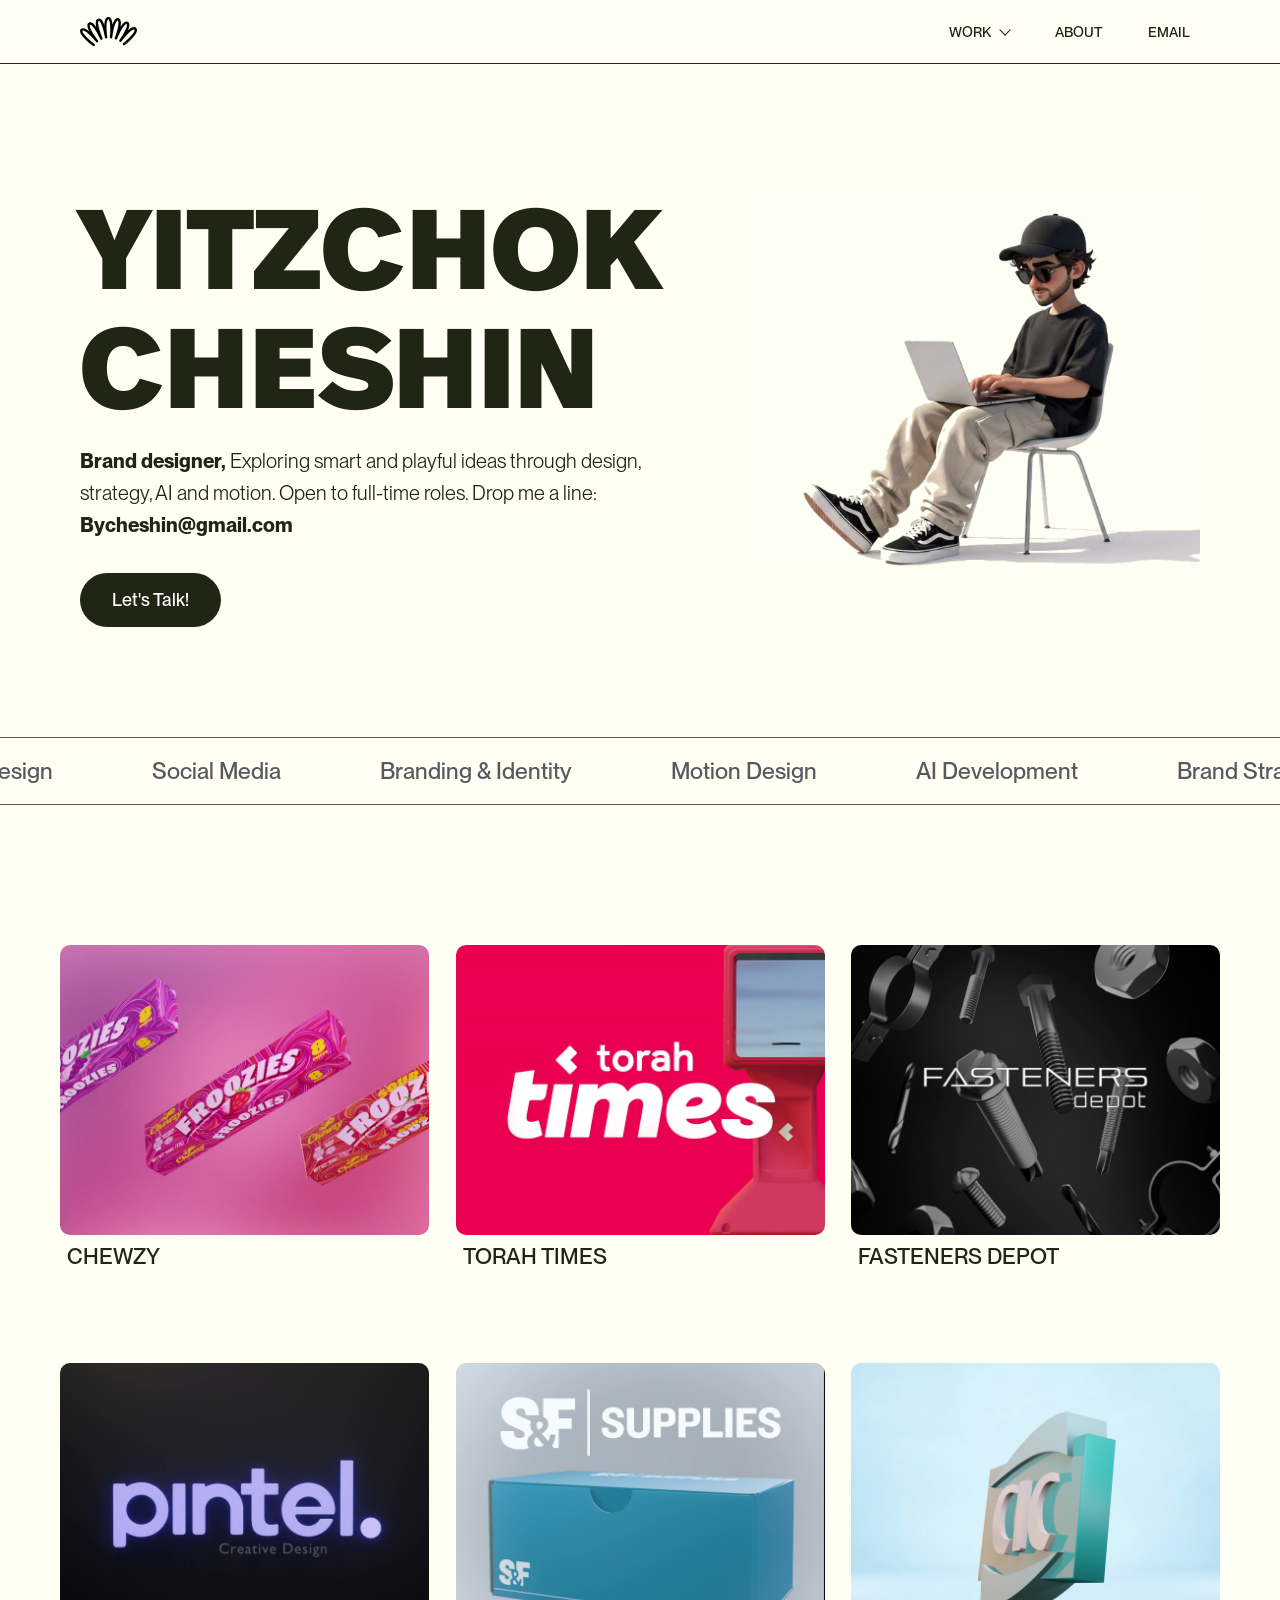
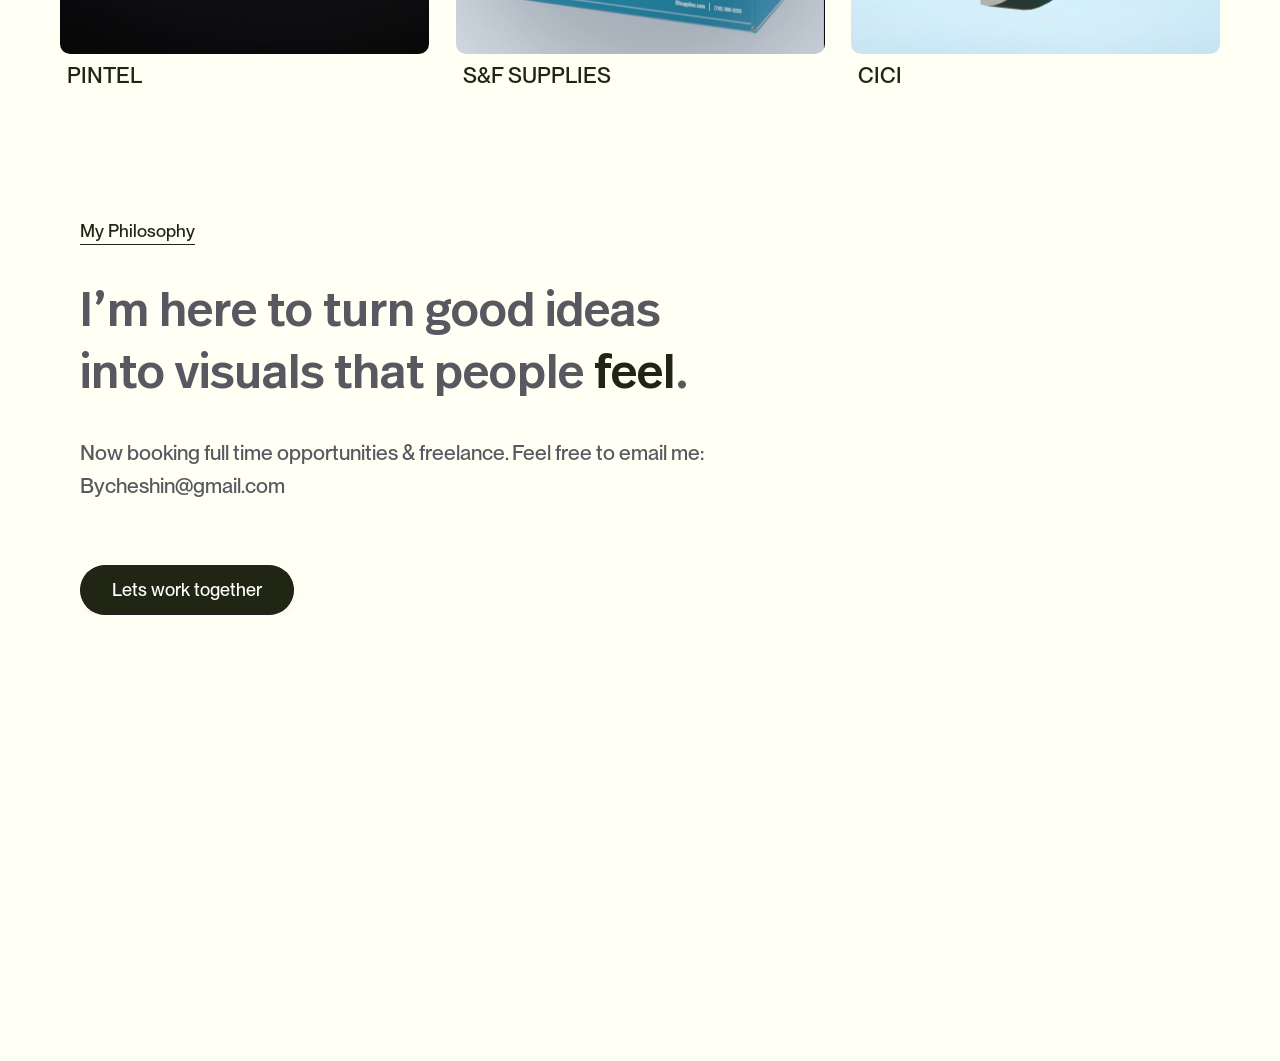
==== index.html @ 4a1be12c "Remove client logo strip and use grey contact button hover" ====
<!doctype html>
<html lang="en"><head>
<meta charset="utf-8"><meta name="viewport" content="width=device-width, initial-scale=1">
<title>Yitzchok Cheshin</title><meta name="description" content="Yitzchok Cheshin — Brand designer working across brand identity, motion, packaging, and 3D design.">
<link rel="stylesheet" href="reference.css"><link rel="stylesheet" href="styles.css?v=grey-buttons-1">
<script src="content.js?v=cici-thumbnail-1" defer></script><script src="app.js?v=cici-thumbnail-1" defer></script>
</head><body>
	
	
    
    
	
	<div id="main"><div data-framer-root="" class="framer-VYd9Q framer-IRBiH framer-slre0i" style="min-height:100vh;width:auto"><div class="framer-1tvqxqd-container"><div class="ssr-variant hidden-1y073fn hidden-hxkh8e hidden-6x8x3h"><div class="framer-73hPY framer-IRBiH framer-gdy6uj framer-v-gdy6uj" data-border="true" data-framer-name="Desktop" style="--border-bottom-width:1px;--border-color:rgb(34, 34, 34);--border-left-width:0px;--border-right-width:0px;--border-style:solid;--border-top-width:0px;backdrop-filter:blur(5px);background-color:rgba(255, 255, 245, 0.8);-webkit-backdrop-filter:blur(5px);width:100%"><div class="framer-mmli1m" data-framer-name="Inner Nav"><div class="framer-1b0vk8r" style="border-bottom-left-radius:154px;border-bottom-right-radius:154px;border-top-left-radius:154px;border-top-right-radius:154px"><div class="framer-1pjoihu-container"><a class="framer-6kCIe framer-i5wf1g framer-v-i5wf1g framer-wlova5" data-framer-name="Variant 1" href="#hero" data-framer-page-link-current="true" aria-label="Home"><div data-framer-name="path1 7" style="image-rendering:pixelated;flex-shrink:0;background-size:100% 100%;background-image:url(&#x27;data:image/svg+xml,&lt;svg xmlns=%22http://www.w3.org/2000/svg%22 xmlns:xlink=%22http://www.w3.org/1999/xlink%22 viewBox=%220 0 57 31%22&gt;&lt;g transform=%22translate(0 1.09)%22&gt;&lt;path d=%22M 0 28.983 L 0 0 L 57 0 L 57 28.983 Z%22 fill=%22transparent%22&gt;&lt;/path&gt;&lt;path d=%22M 28.326 0.001 C 26.79 0.027 25.54 1.251 25.102 2.664 C 24.523 4.314 24.382 6.072 24.261 7.804 C 23.496 5.803 22.685 3.669 21.028 2.227 C 20.001 1.307 18.345 1.073 17.226 1.966 C 15.889 2.907 15.753 4.719 15.785 6.216 C 15.828 7.507 16.027 8.789 16.299 10.05 C 14.981 8.264 13.562 6.361 11.478 5.433 C 10.11 4.789 8.297 5.369 7.684 6.784 C 6.887 8.688 7.657 10.776 8.4 12.565 C 8.679 13.184 8.971 13.796 9.291 14.395 C 7.933 13.404 6.752 12.089 5.099 11.584 C 3.717 11.103 1.943 10.858 0.758 11.914 C -0.368 13.04 -0.074 14.865 0.571 16.166 C 1.909 18.839 4.069 20.983 6.197 23.036 C 8.366 25.012 10.475 27.09 12.929 28.718 C 13.604 29.229 14.832 28.998 14.934 28.051 C 15.024 27.484 14.731 26.967 14.242 26.689 C 10.53 23.519 6.497 20.655 3.637 16.635 C 3.103 15.783 2.402 14.87 2.462 13.817 C 2.781 13.239 3.574 13.598 4.05 13.769 C 6.442 14.87 8.404 16.701 10.297 18.493 C 12.438 20.561 14.384 22.892 16.388 25.109 C 17.208 25.779 18.487 24.887 18.249 23.892 C 17.989 23.097 17.325 22.5 16.891 21.792 C 14.325 18.183 11.566 14.581 10.117 10.346 C 9.905 9.514 9.542 8.552 9.926 7.724 C 10.55 7.316 11.252 7.955 11.734 8.34 C 13.736 10.219 15.157 12.571 16.581 14.883 C 17.989 17.243 19.106 19.81 20.39 22.285 C 20.981 23.133 22.453 22.719 22.542 21.702 C 22.557 20.865 22.001 20.135 21.77 19.347 C 20.224 15.354 18.774 11.271 18.195 7.011 C 18.122 5.981 17.936 4.785 18.591 3.899 C 19.124 3.514 19.661 4.209 20 4.567 C 21.471 6.521 22.158 8.943 22.865 11.22 C 23.654 13.999 24.289 16.792 24.789 19.634 C 24.948 20.326 25.21 21.369 26.108 21.33 C 26.967 21.282 27.493 20.347 27.299 19.551 C 27.12 17.846 26.759 16.162 26.714 14.442 C 26.532 11.623 26.407 8.664 26.724 5.906 C 26.914 4.682 27.061 3.271 28.036 2.397 C 28.601 2.201 28.921 2.94 29.164 3.337 C 30.053 5.224 30.105 7.403 30.229 9.42 C 30.312 12.568 30.273 15.738 29.9 18.853 C 29.812 19.658 29.738 20.756 30.612 21.169 C 31.269 21.533 32.153 21.069 32.221 20.316 C 32.585 18.565 32.684 16.77 33.083 15.024 C 33.749 11.656 34.405 8.211 35.99 5.134 C 36.414 4.474 36.807 3.565 37.634 3.361 C 38.27 3.618 38.315 4.479 38.422 5.074 C 38.699 8.601 37.603 12.046 36.56 15.369 C 35.946 17.324 35.187 19.244 34.694 21.23 C 34.572 22.257 35.974 22.84 36.678 22.136 C 37.246 21.475 37.484 20.582 37.895 19.817 C 39.756 15.858 41.39 11.667 44.34 8.361 C 44.981 7.711 45.692 6.916 46.651 6.835 C 47.161 7.133 46.99 7.89 46.991 8.393 C 46.575 10.907 45.3 13.171 44.12 15.395 C 42.719 17.863 41.28 20.289 39.573 22.567 C 39.022 23.187 39.04 24.321 39.872 24.686 C 40.782 25.085 41.539 24.227 42.024 23.571 C 43.086 22.127 44.171 20.7 45.388 19.38 C 47.51 17.029 49.655 14.592 52.399 12.951 C 53.011 12.66 53.791 12.159 54.454 12.537 C 54.808 13.296 54.309 14.144 53.98 14.834 C 52.446 17.451 50.257 19.584 48.126 21.686 C 46.59 23.158 45.026 24.603 43.348 25.912 C 42.647 26.36 42.484 27.411 43.101 27.996 C 43.577 28.548 44.4 28.367 44.862 27.895 C 48.242 25.051 51.535 22.048 54.308 18.592 C 55.511 16.989 56.837 15.258 56.993 13.188 C 57.097 11.683 55.989 10.103 54.414 10.027 C 52.358 9.928 50.575 11.234 49.058 12.473 C 48.603 12.853 48.167 13.255 47.724 13.649 C 48.454 11.946 49.378 10.25 49.405 8.349 C 49.496 6.966 49.172 5.225 47.746 4.627 C 46.14 4 44.424 4.915 43.309 6.06 C 42.228 7.1 41.365 8.339 40.536 9.582 C 40.922 7.313 41.329 4.803 40.227 2.664 C 39.641 1.434 38.139 0.661 36.825 1.184 C 34.96 1.893 33.962 3.805 33.241 5.544 C 32.977 6.207 32.731 6.941 32.521 7.585 C 32.275 5.381 32.08 2.981 30.673 1.163 C 30.112 0.452 29.245 -0.029 28.326 0.001 Z%22 fill=%22rgb(0,0,0)%22&gt;&lt;/path&gt;&lt;/g&gt;&lt;/svg&gt;&#x27;)" class="framer-oj9zzu" aria-hidden="true"></div></a></div></div><div class="framer-tjss92"><div class="framer-rsd9we" style="border-bottom-left-radius:154px;border-bottom-right-radius:154px;border-top-left-radius:154px;border-top-right-radius:154px"><div class="framer-xvemqp-container" id="undefined-xvemqp"><div class="framer-EKxMS framer-1i02mnb framer-v-1i02mnb" data-framer-name="Variant 1" data-highlight="true"><div class="framer-64d6rv" style="transform:none"><p style="--font-selector:Q1VTVE9NVjI7UFAgTmV1ZSBNb250cmVhbCBNZWRpdW0=;--framer-font-family:&quot;PP Neue Montreal Medium&quot;, &quot;PP Neue Montreal Medium Placeholder&quot;, sans-serif;--framer-font-size:14px;--framer-font-weight:500;--framer-text-transform:uppercase" class="framer-text">Work</p></div><div class="framer-rpgoqs" style="transform:perspective(1200px) rotateX(180deg)"><div style="image-rendering:pixelated;flex-shrink:0;background-size:100% 100%;background-image:url(&#x27;data:image/svg+xml,&lt;svg xmlns=%22http://www.w3.org/2000/svg%22 xmlns:xlink=%22http://www.w3.org/1999/xlink%22 viewBox=%220 0 11.79 6.485%22 overflow=%22visible%22&gt;&lt;path d=%22M 11.617 6.312 C 11.507 6.423 11.357 6.485 11.2 6.485 C 11.044 6.485 10.894 6.423 10.783 6.312 L 5.895 1.423 L 1.007 6.312 C 0.777 6.543 0.403 6.543 0.173 6.312 C -0.058 6.082 -0.058 5.708 0.173 5.478 L 5.478 0.173 C 5.589 0.062 5.739 0 5.895 0 C 6.052 0 6.202 0.062 6.312 0.173 L 11.617 5.478 C 11.728 5.589 11.79 5.739 11.79 5.895 C 11.79 6.052 11.728 6.202 11.617 6.312 Z%22 fill=%22rgb(0,0,0)%22&gt;&lt;/path&gt;&lt;/svg&gt;&#x27;)" class="framer-zip3ka" aria-hidden="true"></div></div></div></div><div class="framer-7oph8r"><div class="framer-9qt3qe" style="transform:none"><p style="--font-selector:Q1VTVE9NVjI7UFAgTmV1ZSBNb250cmVhbCBNZWRpdW0=;--framer-font-family:&quot;PP Neue Montreal Medium&quot;, &quot;PP Neue Montreal Medium Placeholder&quot;, sans-serif;--framer-font-size:14px;--framer-font-weight:500;--framer-text-transform:uppercase" class="framer-text"><a class="framer-text framer-styles-preset-ktr6cj" data-styles-preset="QMEBODYKt" href="https://aimeejacobs.co.uk/about" data-project="about" target="_blank" rel="noopener">About</a></p></div></div><div class="framer-1wcrc4o"><div class="framer-1e2dl32" style="transform:none"><p style="--font-selector:Q1VTVE9NVjI7UFAgTmV1ZSBNb250cmVhbCBNZWRpdW0=;--framer-font-family:&quot;PP Neue Montreal Medium&quot;, &quot;PP Neue Montreal Medium Placeholder&quot;, sans-serif;--framer-font-size:14px;--framer-font-weight:500;--framer-text-transform:uppercase" class="framer-text"><a class="framer-text framer-styles-preset-ktr6cj" data-styles-preset="QMEBODYKt" href="https://uk.linkedin.com/in/aimeejacobs2022" target="_blank" rel="noopener">Linkedin</a></p></div></div><div class="framer-3xfjox"><div class="framer-n97t2p" style="transform:none"><p style="--font-selector:Q1VTVE9NVjI7UFAgTmV1ZSBNb250cmVhbCBNZWRpdW0=;--framer-font-family:&quot;PP Neue Montreal Medium&quot;, &quot;PP Neue Montreal Medium Placeholder&quot;, sans-serif;--framer-font-size:14px;--framer-font-weight:500;--framer-text-transform:uppercase" class="framer-text"><a class="framer-text framer-styles-preset-ktr6cj" data-styles-preset="QMEBODYKt" href="mailto:Bycheshin@gmail.com" target="_blank" rel="noopener">EMAIL</a></p></div></div></div></div></div></div></div><div class="ssr-variant hidden-slre0i hidden-hxkh8e hidden-6x8x3h"><div class="framer-73hPY framer-IRBiH framer-gdy6uj framer-v-1btf1o8" data-border="true" data-framer-name="Mobile Closed" style="--border-bottom-width:1px;--border-color:rgb(34, 34, 34);--border-left-width:0px;--border-right-width:0px;--border-style:solid;--border-top-width:0px;backdrop-filter:blur(5px);background-color:rgba(255, 255, 245, 0.8);-webkit-backdrop-filter:blur(5px);width:100%"><div class="framer-mmli1m" data-framer-name="Inner Nav"><div class="framer-1b0vk8r" style="border-bottom-left-radius:154px;border-bottom-right-radius:154px;border-top-left-radius:154px;border-top-right-radius:154px"><div class="framer-1bjy1wj" data-highlight="true" tabindex="0"><svg class="framer-iZmZi framer-vmayt1" role="presentation" style="--1m6trwb:0;--21h8s6:rgb(0, 0, 0);--pgex8v:1.5" viewbox="0 0 24 24"><use href="#3559153988"></use></svg></div><div class="framer-1pjoihu-container"><a class="framer-6kCIe framer-i5wf1g framer-v-i5wf1g framer-wlova5" data-framer-name="Variant 1" href="#hero" data-framer-page-link-current="true" aria-label="Home"><div data-framer-name="path1 7" style="image-rendering:pixelated;flex-shrink:0;background-size:100% 100%;background-image:url(&#x27;data:image/svg+xml,&lt;svg xmlns=%22http://www.w3.org/2000/svg%22 xmlns:xlink=%22http://www.w3.org/1999/xlink%22 viewBox=%220 0 57 31%22&gt;&lt;g transform=%22translate(0 1.09)%22&gt;&lt;path d=%22M 0 28.983 L 0 0 L 57 0 L 57 28.983 Z%22 fill=%22transparent%22&gt;&lt;/path&gt;&lt;path d=%22M 28.326 0.001 C 26.79 0.027 25.54 1.251 25.102 2.664 C 24.523 4.314 24.382 6.072 24.261 7.804 C 23.496 5.803 22.685 3.669 21.028 2.227 C 20.001 1.307 18.345 1.073 17.226 1.966 C 15.889 2.907 15.753 4.719 15.785 6.216 C 15.828 7.507 16.027 8.789 16.299 10.05 C 14.981 8.264 13.562 6.361 11.478 5.433 C 10.11 4.789 8.297 5.369 7.684 6.784 C 6.887 8.688 7.657 10.776 8.4 12.565 C 8.679 13.184 8.971 13.796 9.291 14.395 C 7.933 13.404 6.752 12.089 5.099 11.584 C 3.717 11.103 1.943 10.858 0.758 11.914 C -0.368 13.04 -0.074 14.865 0.571 16.166 C 1.909 18.839 4.069 20.983 6.197 23.036 C 8.366 25.012 10.475 27.09 12.929 28.718 C 13.604 29.229 14.832 28.998 14.934 28.051 C 15.024 27.484 14.731 26.967 14.242 26.689 C 10.53 23.519 6.497 20.655 3.637 16.635 C 3.103 15.783 2.402 14.87 2.462 13.817 C 2.781 13.239 3.574 13.598 4.05 13.769 C 6.442 14.87 8.404 16.701 10.297 18.493 C 12.438 20.561 14.384 22.892 16.388 25.109 C 17.208 25.779 18.487 24.887 18.249 23.892 C 17.989 23.097 17.325 22.5 16.891 21.792 C 14.325 18.183 11.566 14.581 10.117 10.346 C 9.905 9.514 9.542 8.552 9.926 7.724 C 10.55 7.316 11.252 7.955 11.734 8.34 C 13.736 10.219 15.157 12.571 16.581 14.883 C 17.989 17.243 19.106 19.81 20.39 22.285 C 20.981 23.133 22.453 22.719 22.542 21.702 C 22.557 20.865 22.001 20.135 21.77 19.347 C 20.224 15.354 18.774 11.271 18.195 7.011 C 18.122 5.981 17.936 4.785 18.591 3.899 C 19.124 3.514 19.661 4.209 20 4.567 C 21.471 6.521 22.158 8.943 22.865 11.22 C 23.654 13.999 24.289 16.792 24.789 19.634 C 24.948 20.326 25.21 21.369 26.108 21.33 C 26.967 21.282 27.493 20.347 27.299 19.551 C 27.12 17.846 26.759 16.162 26.714 14.442 C 26.532 11.623 26.407 8.664 26.724 5.906 C 26.914 4.682 27.061 3.271 28.036 2.397 C 28.601 2.201 28.921 2.94 29.164 3.337 C 30.053 5.224 30.105 7.403 30.229 9.42 C 30.312 12.568 30.273 15.738 29.9 18.853 C 29.812 19.658 29.738 20.756 30.612 21.169 C 31.269 21.533 32.153 21.069 32.221 20.316 C 32.585 18.565 32.684 16.77 33.083 15.024 C 33.749 11.656 34.405 8.211 35.99 5.134 C 36.414 4.474 36.807 3.565 37.634 3.361 C 38.27 3.618 38.315 4.479 38.422 5.074 C 38.699 8.601 37.603 12.046 36.56 15.369 C 35.946 17.324 35.187 19.244 34.694 21.23 C 34.572 22.257 35.974 22.84 36.678 22.136 C 37.246 21.475 37.484 20.582 37.895 19.817 C 39.756 15.858 41.39 11.667 44.34 8.361 C 44.981 7.711 45.692 6.916 46.651 6.835 C 47.161 7.133 46.99 7.89 46.991 8.393 C 46.575 10.907 45.3 13.171 44.12 15.395 C 42.719 17.863 41.28 20.289 39.573 22.567 C 39.022 23.187 39.04 24.321 39.872 24.686 C 40.782 25.085 41.539 24.227 42.024 23.571 C 43.086 22.127 44.171 20.7 45.388 19.38 C 47.51 17.029 49.655 14.592 52.399 12.951 C 53.011 12.66 53.791 12.159 54.454 12.537 C 54.808 13.296 54.309 14.144 53.98 14.834 C 52.446 17.451 50.257 19.584 48.126 21.686 C 46.59 23.158 45.026 24.603 43.348 25.912 C 42.647 26.36 42.484 27.411 43.101 27.996 C 43.577 28.548 44.4 28.367 44.862 27.895 C 48.242 25.051 51.535 22.048 54.308 18.592 C 55.511 16.989 56.837 15.258 56.993 13.188 C 57.097 11.683 55.989 10.103 54.414 10.027 C 52.358 9.928 50.575 11.234 49.058 12.473 C 48.603 12.853 48.167 13.255 47.724 13.649 C 48.454 11.946 49.378 10.25 49.405 8.349 C 49.496 6.966 49.172 5.225 47.746 4.627 C 46.14 4 44.424 4.915 43.309 6.06 C 42.228 7.1 41.365 8.339 40.536 9.582 C 40.922 7.313 41.329 4.803 40.227 2.664 C 39.641 1.434 38.139 0.661 36.825 1.184 C 34.96 1.893 33.962 3.805 33.241 5.544 C 32.977 6.207 32.731 6.941 32.521 7.585 C 32.275 5.381 32.08 2.981 30.673 1.163 C 30.112 0.452 29.245 -0.029 28.326 0.001 Z%22 fill=%22rgb(0,0,0)%22&gt;&lt;/path&gt;&lt;/g&gt;&lt;/svg&gt;&#x27;)" class="framer-oj9zzu" aria-hidden="true"></div></a></div></div><div class="framer-tjss92"><div class="framer-rsd9we" style="border-bottom-left-radius:0px;border-bottom-right-radius:0px;border-top-left-radius:0px;border-top-right-radius:0px"><div class="framer-ux5e6"><div class="framer-1a60f52" style="transform:none"><p style="--font-selector:Q1VTVE9NVjI7UFAgTmV1ZSBNb250cmVhbCBNZWRpdW0=;--framer-font-family:&quot;PP Neue Montreal Medium&quot;, &quot;PP Neue Montreal Medium Placeholder&quot;, sans-serif;--framer-font-size:14px;--framer-font-weight:500;--framer-text-transform:uppercase" class="framer-text"><a class="framer-text framer-styles-preset-ktr6cj" data-styles-preset="QMEBODYKt" href="#hero" aria-label="Home">Home</a></p></div></div><div class="framer-g1e63g" data-framer-name="Mobile Work Button"><div class="framer-kmv8qe" style="transform:none"><p style="--font-selector:Q1VTVE9NVjI7UFAgTmV1ZSBNb250cmVhbCBNZWRpdW0=;--framer-font-family:&quot;PP Neue Montreal Medium&quot;, &quot;PP Neue Montreal Medium Placeholder&quot;, sans-serif;--framer-font-size:14px;--framer-font-weight:500;--framer-text-transform:uppercase" class="framer-text">Work</p></div><div class="framer-f9n9wy" style="transform:perspective(1200px) rotateX(180deg)"><div style="image-rendering:pixelated;flex-shrink:0;background-size:100% 100%;background-image:url(&#x27;data:image/svg+xml,&lt;svg xmlns=%22http://www.w3.org/2000/svg%22 xmlns:xlink=%22http://www.w3.org/1999/xlink%22 viewBox=%220 0 11.79 6.485%22 overflow=%22visible%22&gt;&lt;path d=%22M 11.617 6.312 C 11.507 6.423 11.357 6.485 11.2 6.485 C 11.044 6.485 10.894 6.423 10.783 6.312 L 5.895 1.423 L 1.007 6.312 C 0.777 6.543 0.403 6.543 0.173 6.312 C -0.058 6.082 -0.058 5.708 0.173 5.478 L 5.478 0.173 C 5.589 0.062 5.739 0 5.895 0 C 6.052 0 6.202 0.062 6.312 0.173 L 11.617 5.478 C 11.728 5.589 11.79 5.739 11.79 5.895 C 11.79 6.052 11.728 6.202 11.617 6.312 Z%22 fill=%22rgb(0,0,0)%22&gt;&lt;/path&gt;&lt;/svg&gt;&#x27;)" class="framer-v3e82p" aria-hidden="true"></div></div></div><div class="framer-7oph8r"><div class="framer-9qt3qe" style="transform:none"><p style="--font-selector:Q1VTVE9NVjI7UFAgTmV1ZSBNb250cmVhbCBNZWRpdW0=;--framer-font-family:&quot;PP Neue Montreal Medium&quot;, &quot;PP Neue Montreal Medium Placeholder&quot;, sans-serif;--framer-font-size:14px;--framer-font-weight:500;--framer-text-transform:uppercase" class="framer-text"><a class="framer-text framer-styles-preset-ktr6cj" data-styles-preset="QMEBODYKt" href="https://aimeejacobs.co.uk/about" data-project="about" target="_blank" rel="noopener">About</a></p></div></div><div class="framer-1wcrc4o"><div class="framer-1e2dl32" style="transform:none"><p style="--font-selector:Q1VTVE9NVjI7UFAgTmV1ZSBNb250cmVhbCBNZWRpdW0=;--framer-font-family:&quot;PP Neue Montreal Medium&quot;, &quot;PP Neue Montreal Medium Placeholder&quot;, sans-serif;--framer-font-size:14px;--framer-font-weight:500;--framer-text-transform:uppercase" class="framer-text"><a class="framer-text framer-styles-preset-ktr6cj" data-styles-preset="QMEBODYKt" href="https://uk.linkedin.com/in/aimeejacobs2022" target="_blank" rel="noopener">Linkedin</a></p></div></div><div class="framer-3xfjox"><div class="framer-n97t2p" style="transform:none"><p style="--font-selector:Q1VTVE9NVjI7UFAgTmV1ZSBNb250cmVhbCBNZWRpdW0=;--framer-font-family:&quot;PP Neue Montreal Medium&quot;, &quot;PP Neue Montreal Medium Placeholder&quot;, sans-serif;--framer-font-size:14px;--framer-font-weight:500;--framer-text-transform:uppercase" class="framer-text"><a class="framer-text framer-styles-preset-ktr6cj" data-styles-preset="QMEBODYKt" href="mailto:Bycheshin@gmail.com" target="_blank" rel="noopener">EMAIL</a></p></div></div></div><div class="framer-clepzb"></div></div></div></div></div><div class="ssr-variant hidden-slre0i hidden-1y073fn hidden-6x8x3h"><div class="framer-73hPY framer-IRBiH framer-gdy6uj framer-v-mczslj" data-border="true" data-framer-name="Small Desktop" style="--border-bottom-width:1px;--border-color:rgb(34, 34, 34);--border-left-width:0px;--border-right-width:0px;--border-style:solid;--border-top-width:0px;backdrop-filter:blur(5px);background-color:rgba(255, 255, 245, 0.8);-webkit-backdrop-filter:blur(5px);width:100%"><div class="framer-mmli1m" data-framer-name="Inner Nav"><div class="framer-1b0vk8r" style="border-bottom-left-radius:154px;border-bottom-right-radius:154px;border-top-left-radius:154px;border-top-right-radius:154px"><div class="framer-1pjoihu-container"><a class="framer-6kCIe framer-i5wf1g framer-v-i5wf1g framer-wlova5" data-framer-name="Variant 1" href="#hero" data-framer-page-link-current="true" aria-label="Home"><div data-framer-name="path1 7" style="image-rendering:pixelated;flex-shrink:0;background-size:100% 100%;background-image:url(&#x27;data:image/svg+xml,&lt;svg xmlns=%22http://www.w3.org/2000/svg%22 xmlns:xlink=%22http://www.w3.org/1999/xlink%22 viewBox=%220 0 57 31%22&gt;&lt;g transform=%22translate(0 1.09)%22&gt;&lt;path d=%22M 0 28.983 L 0 0 L 57 0 L 57 28.983 Z%22 fill=%22transparent%22&gt;&lt;/path&gt;&lt;path d=%22M 28.326 0.001 C 26.79 0.027 25.54 1.251 25.102 2.664 C 24.523 4.314 24.382 6.072 24.261 7.804 C 23.496 5.803 22.685 3.669 21.028 2.227 C 20.001 1.307 18.345 1.073 17.226 1.966 C 15.889 2.907 15.753 4.719 15.785 6.216 C 15.828 7.507 16.027 8.789 16.299 10.05 C 14.981 8.264 13.562 6.361 11.478 5.433 C 10.11 4.789 8.297 5.369 7.684 6.784 C 6.887 8.688 7.657 10.776 8.4 12.565 C 8.679 13.184 8.971 13.796 9.291 14.395 C 7.933 13.404 6.752 12.089 5.099 11.584 C 3.717 11.103 1.943 10.858 0.758 11.914 C -0.368 13.04 -0.074 14.865 0.571 16.166 C 1.909 18.839 4.069 20.983 6.197 23.036 C 8.366 25.012 10.475 27.09 12.929 28.718 C 13.604 29.229 14.832 28.998 14.934 28.051 C 15.024 27.484 14.731 26.967 14.242 26.689 C 10.53 23.519 6.497 20.655 3.637 16.635 C 3.103 15.783 2.402 14.87 2.462 13.817 C 2.781 13.239 3.574 13.598 4.05 13.769 C 6.442 14.87 8.404 16.701 10.297 18.493 C 12.438 20.561 14.384 22.892 16.388 25.109 C 17.208 25.779 18.487 24.887 18.249 23.892 C 17.989 23.097 17.325 22.5 16.891 21.792 C 14.325 18.183 11.566 14.581 10.117 10.346 C 9.905 9.514 9.542 8.552 9.926 7.724 C 10.55 7.316 11.252 7.955 11.734 8.34 C 13.736 10.219 15.157 12.571 16.581 14.883 C 17.989 17.243 19.106 19.81 20.39 22.285 C 20.981 23.133 22.453 22.719 22.542 21.702 C 22.557 20.865 22.001 20.135 21.77 19.347 C 20.224 15.354 18.774 11.271 18.195 7.011 C 18.122 5.981 17.936 4.785 18.591 3.899 C 19.124 3.514 19.661 4.209 20 4.567 C 21.471 6.521 22.158 8.943 22.865 11.22 C 23.654 13.999 24.289 16.792 24.789 19.634 C 24.948 20.326 25.21 21.369 26.108 21.33 C 26.967 21.282 27.493 20.347 27.299 19.551 C 27.12 17.846 26.759 16.162 26.714 14.442 C 26.532 11.623 26.407 8.664 26.724 5.906 C 26.914 4.682 27.061 3.271 28.036 2.397 C 28.601 2.201 28.921 2.94 29.164 3.337 C 30.053 5.224 30.105 7.403 30.229 9.42 C 30.312 12.568 30.273 15.738 29.9 18.853 C 29.812 19.658 29.738 20.756 30.612 21.169 C 31.269 21.533 32.153 21.069 32.221 20.316 C 32.585 18.565 32.684 16.77 33.083 15.024 C 33.749 11.656 34.405 8.211 35.99 5.134 C 36.414 4.474 36.807 3.565 37.634 3.361 C 38.27 3.618 38.315 4.479 38.422 5.074 C 38.699 8.601 37.603 12.046 36.56 15.369 C 35.946 17.324 35.187 19.244 34.694 21.23 C 34.572 22.257 35.974 22.84 36.678 22.136 C 37.246 21.475 37.484 20.582 37.895 19.817 C 39.756 15.858 41.39 11.667 44.34 8.361 C 44.981 7.711 45.692 6.916 46.651 6.835 C 47.161 7.133 46.99 7.89 46.991 8.393 C 46.575 10.907 45.3 13.171 44.12 15.395 C 42.719 17.863 41.28 20.289 39.573 22.567 C 39.022 23.187 39.04 24.321 39.872 24.686 C 40.782 25.085 41.539 24.227 42.024 23.571 C 43.086 22.127 44.171 20.7 45.388 19.38 C 47.51 17.029 49.655 14.592 52.399 12.951 C 53.011 12.66 53.791 12.159 54.454 12.537 C 54.808 13.296 54.309 14.144 53.98 14.834 C 52.446 17.451 50.257 19.584 48.126 21.686 C 46.59 23.158 45.026 24.603 43.348 25.912 C 42.647 26.36 42.484 27.411 43.101 27.996 C 43.577 28.548 44.4 28.367 44.862 27.895 C 48.242 25.051 51.535 22.048 54.308 18.592 C 55.511 16.989 56.837 15.258 56.993 13.188 C 57.097 11.683 55.989 10.103 54.414 10.027 C 52.358 9.928 50.575 11.234 49.058 12.473 C 48.603 12.853 48.167 13.255 47.724 13.649 C 48.454 11.946 49.378 10.25 49.405 8.349 C 49.496 6.966 49.172 5.225 47.746 4.627 C 46.14 4 44.424 4.915 43.309 6.06 C 42.228 7.1 41.365 8.339 40.536 9.582 C 40.922 7.313 41.329 4.803 40.227 2.664 C 39.641 1.434 38.139 0.661 36.825 1.184 C 34.96 1.893 33.962 3.805 33.241 5.544 C 32.977 6.207 32.731 6.941 32.521 7.585 C 32.275 5.381 32.08 2.981 30.673 1.163 C 30.112 0.452 29.245 -0.029 28.326 0.001 Z%22 fill=%22rgb(0,0,0)%22&gt;&lt;/path&gt;&lt;/g&gt;&lt;/svg&gt;&#x27;)" class="framer-oj9zzu" aria-hidden="true"></div></a></div></div><div class="framer-tjss92"><div class="framer-rsd9we" style="border-bottom-left-radius:0px;border-bottom-right-radius:0px;border-top-left-radius:0px;border-top-right-radius:0px"><div class="framer-xvemqp-container" id="undefined-xvemqp"><div class="framer-EKxMS framer-1i02mnb framer-v-1i02mnb" data-framer-name="Variant 1" data-highlight="true"><div class="framer-64d6rv" style="transform:none"><p style="--font-selector:Q1VTVE9NVjI7UFAgTmV1ZSBNb250cmVhbCBNZWRpdW0=;--framer-font-family:&quot;PP Neue Montreal Medium&quot;, &quot;PP Neue Montreal Medium Placeholder&quot;, sans-serif;--framer-font-size:14px;--framer-font-weight:500;--framer-text-transform:uppercase" class="framer-text">Work</p></div><div class="framer-rpgoqs" style="transform:perspective(1200px) rotateX(180deg)"><div style="image-rendering:pixelated;flex-shrink:0;background-size:100% 100%;background-image:url(&#x27;data:image/svg+xml,&lt;svg xmlns=%22http://www.w3.org/2000/svg%22 xmlns:xlink=%22http://www.w3.org/1999/xlink%22 viewBox=%220 0 11.79 6.485%22 overflow=%22visible%22&gt;&lt;path d=%22M 11.617 6.312 C 11.507 6.423 11.357 6.485 11.2 6.485 C 11.044 6.485 10.894 6.423 10.783 6.312 L 5.895 1.423 L 1.007 6.312 C 0.777 6.543 0.403 6.543 0.173 6.312 C -0.058 6.082 -0.058 5.708 0.173 5.478 L 5.478 0.173 C 5.589 0.062 5.739 0 5.895 0 C 6.052 0 6.202 0.062 6.312 0.173 L 11.617 5.478 C 11.728 5.589 11.79 5.739 11.79 5.895 C 11.79 6.052 11.728 6.202 11.617 6.312 Z%22 fill=%22rgb(0,0,0)%22&gt;&lt;/path&gt;&lt;/svg&gt;&#x27;)" class="framer-zip3ka" aria-hidden="true"></div></div></div></div><div class="framer-7oph8r"><div class="framer-9qt3qe" style="transform:none"><p style="--font-selector:Q1VTVE9NVjI7UFAgTmV1ZSBNb250cmVhbCBNZWRpdW0=;--framer-font-family:&quot;PP Neue Montreal Medium&quot;, &quot;PP Neue Montreal Medium Placeholder&quot;, sans-serif;--framer-font-size:14px;--framer-font-weight:500;--framer-text-transform:uppercase" class="framer-text"><a class="framer-text framer-styles-preset-ktr6cj" data-styles-preset="QMEBODYKt" href="https://aimeejacobs.co.uk/about" data-project="about" target="_blank" rel="noopener">About</a></p></div></div><div class="framer-1wcrc4o"><div class="framer-1e2dl32" style="transform:none"><p style="--font-selector:Q1VTVE9NVjI7UFAgTmV1ZSBNb250cmVhbCBNZWRpdW0=;--framer-font-family:&quot;PP Neue Montreal Medium&quot;, &quot;PP Neue Montreal Medium Placeholder&quot;, sans-serif;--framer-font-size:14px;--framer-font-weight:500;--framer-text-transform:uppercase" class="framer-text"><a class="framer-text framer-styles-preset-ktr6cj" data-styles-preset="QMEBODYKt" href="https://uk.linkedin.com/in/aimeejacobs2022" target="_blank" rel="noopener">Linkedin</a></p></div></div><div class="framer-3xfjox"><div class="framer-n97t2p" style="transform:none"><p style="--font-selector:Q1VTVE9NVjI7UFAgTmV1ZSBNb250cmVhbCBNZWRpdW0=;--framer-font-family:&quot;PP Neue Montreal Medium&quot;, &quot;PP Neue Montreal Medium Placeholder&quot;, sans-serif;--framer-font-size:14px;--framer-font-weight:500;--framer-text-transform:uppercase" class="framer-text"><a class="framer-text framer-styles-preset-ktr6cj" data-styles-preset="QMEBODYKt" href="mailto:Bycheshin@gmail.com" target="_blank" rel="noopener">EMAIL</a></p></div></div></div></div></div></div></div><div class="ssr-variant hidden-slre0i hidden-1y073fn hidden-hxkh8e"><div class="framer-73hPY framer-IRBiH framer-gdy6uj framer-v-2ksosn" data-border="true" data-framer-name="Tablet Closed" style="--border-bottom-width:1px;--border-color:rgb(34, 34, 34);--border-left-width:0px;--border-right-width:0px;--border-style:solid;--border-top-width:0px;backdrop-filter:blur(5px);background-color:rgba(255, 255, 245, 0.8);-webkit-backdrop-filter:blur(5px);width:100%"><div class="framer-mmli1m" data-framer-name="Inner Nav"><div class="framer-1b0vk8r" style="border-bottom-left-radius:154px;border-bottom-right-radius:154px;border-top-left-radius:154px;border-top-right-radius:154px"><div class="framer-1bjy1wj" data-highlight="true" tabindex="0"><svg class="framer-iZmZi framer-vmayt1" role="presentation" style="--1m6trwb:0;--21h8s6:rgb(0, 0, 0);--pgex8v:1.5" viewbox="0 0 24 24"><use href="#3559153988"></use></svg></div><div class="framer-1pjoihu-container"><a class="framer-6kCIe framer-i5wf1g framer-v-i5wf1g framer-wlova5" data-framer-name="Variant 1" href="#hero" data-framer-page-link-current="true" aria-label="Home"><div data-framer-name="path1 7" style="image-rendering:pixelated;flex-shrink:0;background-size:100% 100%;background-image:url(&#x27;data:image/svg+xml,&lt;svg xmlns=%22http://www.w3.org/2000/svg%22 xmlns:xlink=%22http://www.w3.org/1999/xlink%22 viewBox=%220 0 57 31%22&gt;&lt;g transform=%22translate(0 1.09)%22&gt;&lt;path d=%22M 0 28.983 L 0 0 L 57 0 L 57 28.983 Z%22 fill=%22transparent%22&gt;&lt;/path&gt;&lt;path d=%22M 28.326 0.001 C 26.79 0.027 25.54 1.251 25.102 2.664 C 24.523 4.314 24.382 6.072 24.261 7.804 C 23.496 5.803 22.685 3.669 21.028 2.227 C 20.001 1.307 18.345 1.073 17.226 1.966 C 15.889 2.907 15.753 4.719 15.785 6.216 C 15.828 7.507 16.027 8.789 16.299 10.05 C 14.981 8.264 13.562 6.361 11.478 5.433 C 10.11 4.789 8.297 5.369 7.684 6.784 C 6.887 8.688 7.657 10.776 8.4 12.565 C 8.679 13.184 8.971 13.796 9.291 14.395 C 7.933 13.404 6.752 12.089 5.099 11.584 C 3.717 11.103 1.943 10.858 0.758 11.914 C -0.368 13.04 -0.074 14.865 0.571 16.166 C 1.909 18.839 4.069 20.983 6.197 23.036 C 8.366 25.012 10.475 27.09 12.929 28.718 C 13.604 29.229 14.832 28.998 14.934 28.051 C 15.024 27.484 14.731 26.967 14.242 26.689 C 10.53 23.519 6.497 20.655 3.637 16.635 C 3.103 15.783 2.402 14.87 2.462 13.817 C 2.781 13.239 3.574 13.598 4.05 13.769 C 6.442 14.87 8.404 16.701 10.297 18.493 C 12.438 20.561 14.384 22.892 16.388 25.109 C 17.208 25.779 18.487 24.887 18.249 23.892 C 17.989 23.097 17.325 22.5 16.891 21.792 C 14.325 18.183 11.566 14.581 10.117 10.346 C 9.905 9.514 9.542 8.552 9.926 7.724 C 10.55 7.316 11.252 7.955 11.734 8.34 C 13.736 10.219 15.157 12.571 16.581 14.883 C 17.989 17.243 19.106 19.81 20.39 22.285 C 20.981 23.133 22.453 22.719 22.542 21.702 C 22.557 20.865 22.001 20.135 21.77 19.347 C 20.224 15.354 18.774 11.271 18.195 7.011 C 18.122 5.981 17.936 4.785 18.591 3.899 C 19.124 3.514 19.661 4.209 20 4.567 C 21.471 6.521 22.158 8.943 22.865 11.22 C 23.654 13.999 24.289 16.792 24.789 19.634 C 24.948 20.326 25.21 21.369 26.108 21.33 C 26.967 21.282 27.493 20.347 27.299 19.551 C 27.12 17.846 26.759 16.162 26.714 14.442 C 26.532 11.623 26.407 8.664 26.724 5.906 C 26.914 4.682 27.061 3.271 28.036 2.397 C 28.601 2.201 28.921 2.94 29.164 3.337 C 30.053 5.224 30.105 7.403 30.229 9.42 C 30.312 12.568 30.273 15.738 29.9 18.853 C 29.812 19.658 29.738 20.756 30.612 21.169 C 31.269 21.533 32.153 21.069 32.221 20.316 C 32.585 18.565 32.684 16.77 33.083 15.024 C 33.749 11.656 34.405 8.211 35.99 5.134 C 36.414 4.474 36.807 3.565 37.634 3.361 C 38.27 3.618 38.315 4.479 38.422 5.074 C 38.699 8.601 37.603 12.046 36.56 15.369 C 35.946 17.324 35.187 19.244 34.694 21.23 C 34.572 22.257 35.974 22.84 36.678 22.136 C 37.246 21.475 37.484 20.582 37.895 19.817 C 39.756 15.858 41.39 11.667 44.34 8.361 C 44.981 7.711 45.692 6.916 46.651 6.835 C 47.161 7.133 46.99 7.89 46.991 8.393 C 46.575 10.907 45.3 13.171 44.12 15.395 C 42.719 17.863 41.28 20.289 39.573 22.567 C 39.022 23.187 39.04 24.321 39.872 24.686 C 40.782 25.085 41.539 24.227 42.024 23.571 C 43.086 22.127 44.171 20.7 45.388 19.38 C 47.51 17.029 49.655 14.592 52.399 12.951 C 53.011 12.66 53.791 12.159 54.454 12.537 C 54.808 13.296 54.309 14.144 53.98 14.834 C 52.446 17.451 50.257 19.584 48.126 21.686 C 46.59 23.158 45.026 24.603 43.348 25.912 C 42.647 26.36 42.484 27.411 43.101 27.996 C 43.577 28.548 44.4 28.367 44.862 27.895 C 48.242 25.051 51.535 22.048 54.308 18.592 C 55.511 16.989 56.837 15.258 56.993 13.188 C 57.097 11.683 55.989 10.103 54.414 10.027 C 52.358 9.928 50.575 11.234 49.058 12.473 C 48.603 12.853 48.167 13.255 47.724 13.649 C 48.454 11.946 49.378 10.25 49.405 8.349 C 49.496 6.966 49.172 5.225 47.746 4.627 C 46.14 4 44.424 4.915 43.309 6.06 C 42.228 7.1 41.365 8.339 40.536 9.582 C 40.922 7.313 41.329 4.803 40.227 2.664 C 39.641 1.434 38.139 0.661 36.825 1.184 C 34.96 1.893 33.962 3.805 33.241 5.544 C 32.977 6.207 32.731 6.941 32.521 7.585 C 32.275 5.381 32.08 2.981 30.673 1.163 C 30.112 0.452 29.245 -0.029 28.326 0.001 Z%22 fill=%22rgb(0,0,0)%22&gt;&lt;/path&gt;&lt;/g&gt;&lt;/svg&gt;&#x27;)" class="framer-oj9zzu" aria-hidden="true"></div></a></div></div><div class="framer-tjss92"><div class="framer-rsd9we" style="border-bottom-left-radius:0px;border-bottom-right-radius:0px;border-top-left-radius:0px;border-top-right-radius:0px"><div class="framer-ux5e6"><div class="framer-1a60f52" style="transform:none"><p style="--font-selector:Q1VTVE9NVjI7UFAgTmV1ZSBNb250cmVhbCBNZWRpdW0=;--framer-font-family:&quot;PP Neue Montreal Medium&quot;, &quot;PP Neue Montreal Medium Placeholder&quot;, sans-serif;--framer-font-size:14px;--framer-font-weight:500;--framer-text-transform:uppercase" class="framer-text"><a class="framer-text framer-styles-preset-ktr6cj" data-styles-preset="QMEBODYKt" href="#hero" aria-label="Home">Home</a></p></div></div><div class="framer-g1e63g" data-framer-name="Mobile Work Button"><div class="framer-kmv8qe" style="transform:none"><p style="--font-selector:Q1VTVE9NVjI7UFAgTmV1ZSBNb250cmVhbCBNZWRpdW0=;--framer-font-family:&quot;PP Neue Montreal Medium&quot;, &quot;PP Neue Montreal Medium Placeholder&quot;, sans-serif;--framer-font-size:14px;--framer-font-weight:500;--framer-text-transform:uppercase" class="framer-text">Work</p></div><div class="framer-f9n9wy" style="transform:perspective(1200px) rotateX(180deg)"><div style="image-rendering:pixelated;flex-shrink:0;background-size:100% 100%;background-image:url(&#x27;data:image/svg+xml,&lt;svg xmlns=%22http://www.w3.org/2000/svg%22 xmlns:xlink=%22http://www.w3.org/1999/xlink%22 viewBox=%220 0 11.79 6.485%22 overflow=%22visible%22&gt;&lt;path d=%22M 11.617 6.312 C 11.507 6.423 11.357 6.485 11.2 6.485 C 11.044 6.485 10.894 6.423 10.783 6.312 L 5.895 1.423 L 1.007 6.312 C 0.777 6.543 0.403 6.543 0.173 6.312 C -0.058 6.082 -0.058 5.708 0.173 5.478 L 5.478 0.173 C 5.589 0.062 5.739 0 5.895 0 C 6.052 0 6.202 0.062 6.312 0.173 L 11.617 5.478 C 11.728 5.589 11.79 5.739 11.79 5.895 C 11.79 6.052 11.728 6.202 11.617 6.312 Z%22 fill=%22rgb(0,0,0)%22&gt;&lt;/path&gt;&lt;/svg&gt;&#x27;)" class="framer-v3e82p" aria-hidden="true"></div></div></div><div class="framer-7oph8r"><div class="framer-9qt3qe" style="transform:none"><p style="--font-selector:Q1VTVE9NVjI7UFAgTmV1ZSBNb250cmVhbCBNZWRpdW0=;--framer-font-family:&quot;PP Neue Montreal Medium&quot;, &quot;PP Neue Montreal Medium Placeholder&quot;, sans-serif;--framer-font-size:14px;--framer-font-weight:500;--framer-text-transform:uppercase" class="framer-text"><a class="framer-text framer-styles-preset-ktr6cj" data-styles-preset="QMEBODYKt" href="https://aimeejacobs.co.uk/about" data-project="about" target="_blank" rel="noopener">About</a></p></div></div><div class="framer-1wcrc4o"><div class="framer-1e2dl32" style="transform:none"><p style="--font-selector:Q1VTVE9NVjI7UFAgTmV1ZSBNb250cmVhbCBNZWRpdW0=;--framer-font-family:&quot;PP Neue Montreal Medium&quot;, &quot;PP Neue Montreal Medium Placeholder&quot;, sans-serif;--framer-font-size:14px;--framer-font-weight:500;--framer-text-transform:uppercase" class="framer-text"><a class="framer-text framer-styles-preset-ktr6cj" data-styles-preset="QMEBODYKt" href="https://uk.linkedin.com/in/aimeejacobs2022" target="_blank" rel="noopener">Linkedin</a></p></div></div><div class="framer-3xfjox"><div class="framer-n97t2p" style="transform:none"><p style="--font-selector:Q1VTVE9NVjI7UFAgTmV1ZSBNb250cmVhbCBNZWRpdW0=;--framer-font-family:&quot;PP Neue Montreal Medium&quot;, &quot;PP Neue Montreal Medium Placeholder&quot;, sans-serif;--framer-font-size:14px;--framer-font-weight:500;--framer-text-transform:uppercase" class="framer-text"><a class="framer-text framer-styles-preset-ktr6cj" data-styles-preset="QMEBODYKt" href="mailto:Bycheshin@gmail.com" target="_blank" rel="noopener">EMAIL</a></p></div></div></div><div class="framer-clepzb"></div></div></div></div></div></div><div class="framer-17t6p1b" data-framer-name="Main"><div class="framer-1n83ac5" data-framer-name="Hero" id="hero"><div class="ssr-variant hidden-1y073fn"><div class="framer-105egnd" data-framer-name="Large Text (below)" style="" data-reveal="105egnd"><svg class="framer-3sjdfk" style="transform:none" viewbox="0 0 1680 235"><foreignobject width="100%" height="100%" class="framer-fit-text" transform="scale(1)" style="overflow:visible;transform-origin:center center"><p style="--font-selector:Q1VTVE9NVjI7UmVhbEhlYWRXZWJXMDQtQmxhY2sgUmVndWxhcg==;--framer-font-family:&quot;RealHeadWebW04-Black Regular&quot;, sans-serif;--framer-font-size:235.31520640313485px;--framer-font-weight:900;--framer-line-height:100%;--framer-text-color:rgb(33, 37, 20)" class="framer-text">YITZCHOK CHESHIN</p></foreignobject></svg><div class="framer-1ehpz4v-container hidden-1y073fn" style="transform:translate(-50%, -50%)"><div style="height:100%;width:100%;display:flex;align-items:center;justify-content:center;color:#666;font-size:14px;text-align:center;padding:20px"></div></div><div class="ssr-variant"></div></div></div><div class="ssr-variant hidden-slre0i hidden-hxkh8e hidden-6x8x3h"><div class="framer-105egnd" data-framer-name="Large Text (below)" style="" data-reveal="105egnd"><svg class="framer-3sjdfk" style="transform:none" viewbox="0 0 350 180"><foreignobject width="100%" height="100%" class="framer-fit-text" transform="scale(1)" style="overflow:visible;transform-origin:center center"><p style="--font-selector:Q1VTVE9NVjI7UmVhbEhlYWRXZWJXMDQtQmxhY2sgUmVndWxhcg==;--framer-font-family:&quot;RealHeadWebW04-Black Regular&quot;, sans-serif;--framer-font-size:49.00733217338323px;--framer-font-weight:900;--framer-line-height:100%;--framer-text-alignment:left;--framer-text-color:rgb(33, 37, 20)" class="framer-text"><span style="--framer-font-size:89.80401183604258px" class="framer-text">BARUCH </span><span style="--framer-font-size:89.80401183604258px" class="framer-text"><br class="framer-text"></span><span style="--framer-font-size:89.80401183604258px" class="framer-text">CHESHIN</span></p></foreignobject></svg><div class="framer-1ehpz4v-container hidden-1y073fn" style="transform:translate(-50%, -50%)"><div style="height:100%;width:100%;display:flex;align-items:center;justify-content:center;color:#666;font-size:14px;text-align:center;padding:20px"></div></div></div></div><div class="ssr-variant hidden-1y073fn"><div class="framer-l0lg16" data-framer-name="Hero Heading" style="transform:translateX(-50%)"><div class="ssr-variant hidden-6x8x3h"><svg class="framer-1jf2bnx" style="transform:none" viewbox="0 0 1680 235"><foreignobject width="100%" height="100%" class="framer-fit-text" transform="scale(1)" style="overflow:visible;transform-origin:center center"><p style="--font-selector:Q1VTVE9NVjI7UmVhbEhlYWRXZWJXMDQtQmxhY2sgUmVndWxhcg==;--framer-font-family:&quot;RealHeadWebW04-Black Regular&quot;, sans-serif;--framer-font-size:235.31520640313485px;--framer-font-weight:900;--framer-line-height:100%;--framer-text-color:rgb(33, 37, 20)" class="framer-text">YITZCHOK CHESHIN</p></foreignobject></svg></div><div class="ssr-variant hidden-slre0i hidden-hxkh8e"><svg class="framer-1jf2bnx" style="transform:none" viewbox="0 0 688 96"><foreignobject width="100%" height="100%" class="framer-fit-text" transform="scale(1)" style="overflow:visible;transform-origin:center center"><p style="--font-selector:Q1VTVE9NVjI7UmVhbEhlYWRXZWJXMDQtQmxhY2sgUmVndWxhcg==;--framer-font-family:&quot;RealHeadWebW04-Black Regular&quot;, sans-serif;--framer-font-size:96.36717976509331px;--framer-font-weight:900;--framer-line-height:100%;--framer-text-color:rgb(33, 37, 20)" class="framer-text">YITZCHOK CHESHIN</p></foreignobject></svg></div><div class="framer-1j8atpj"><div class="framer-s2l1vb" style="" data-reveal="s2l1vb"><div class="framer-118s05h" style="transform:none"><p style="--font-selector:Q1VTVE9NVjI7UFAgTmV1ZSBNb250cmVhbCBCb29r;--framer-font-family:&quot;PP Neue Montreal Book&quot;, &quot;PP Neue Montreal Book Placeholder&quot;, sans-serif;--framer-font-size:20px;--framer-line-height:160%;--framer-text-color:rgb(33, 37, 20)" class="framer-text"><span style="--font-selector:Q1VTVE9NVjI7UFAgTmV1ZSBNb250cmVhbCBCb2xk;--framer-font-family:&quot;PP Neue Montreal Bold&quot;, &quot;PP Neue Montreal Bold Placeholder&quot;, sans-serif;--framer-font-weight:700" class="framer-text"><strong class="framer-text">Brand designer, </strong></span><strong class="framer-text">Exploring smart and playful ideas through design, strategy, AI and motion. Open to full-time roles. Drop me a line: </strong><span style="--font-selector:Q1VTVE9NVjI7UFAgTmV1ZSBNb250cmVhbCBCb2xk;--framer-font-family:&quot;PP Neue Montreal Bold&quot;, &quot;PP Neue Montreal Bold Placeholder&quot;, sans-serif;--framer-font-weight:700" class="framer-text"><strong class="framer-text">Bycheshin@gmail.com</strong></span></p></div></div><div class="framer-15ftbch-container" style="" data-reveal="15ftbch"><a class="framer-1BOPF framer-spu9pk framer-v-spu9pk framer-12ct7az" data-framer-name="Variant 1" style="background-color:rgb(33, 37, 20);height:100%;border-bottom-left-radius:54.09px;border-bottom-right-radius:54.09px;border-top-left-radius:54.09px;border-top-right-radius:54.09px;box-shadow:0px 0.5419685715969536px 0.5419685715969536px -0.8333333333333333px rgba(92, 31, 122, 0.04), 0px 2.0596799729191115px 2.0596799729191115px -1.6666666666666665px rgba(92, 31, 122, 0.04), 0px 9px 9px -2.5px rgba(92, 31, 122, 0.04)" href="mailto:Bycheshin@gmail.com" rel="noopener"><div class="framer-15dlpq1" style="--extracted-r6o4lv:rgb(255, 255, 255);--variable-reference-X0Lvj05vj-SzKKwnluP:18;transform:none"><p style="--font-selector:Q1VTVE9NVjI7UFAgTmV1ZSBNb250cmVhbCBNZWRpdW0=;--framer-font-family:&quot;PP Neue Montreal Medium&quot;, &quot;PP Neue Montreal Medium Placeholder&quot;, sans-serif;--framer-font-size:calc(var(--variable-reference-X0Lvj05vj-SzKKwnluP) * 1px);--framer-font-weight:500;--framer-text-color:var(--extracted-r6o4lv, rgb(255, 255, 255))" class="framer-text">Let's Talk!</p></div><div class="framer-1xsaogo" data-framer-name="Hoover Color" style="background-color:rgb(236, 200, 255);border-bottom-left-radius:284.85px;border-bottom-right-radius:284.85px;border-top-left-radius:284.85px;border-top-right-radius:284.85px"></div><div class="framer-1d8fhru" data-border="true" data-framer-name="Border" style="--border-bottom-width:1.52px;--border-color:rgb(34, 34, 34);--border-left-width:1.52px;--border-right-width:1.52px;--border-style:solid;--border-top-width:1.52px;border-bottom-left-radius:54.09px;border-bottom-right-radius:54.09px;border-top-left-radius:54.09px;border-top-right-radius:54.09px"></div></a></div></div></div></div><div class="ssr-variant hidden-slre0i hidden-hxkh8e hidden-6x8x3h"><div class="framer-l0lg16" data-framer-name="Hero Heading"><svg class="framer-1jf2bnx" style="transform:none" viewbox="0 0 350 180"><foreignobject width="100%" height="100%" class="framer-fit-text" transform="scale(1)" style="overflow:visible;transform-origin:center center"><p style="--font-selector:Q1VTVE9NVjI7UmVhbEhlYWRXZWJXMDQtQmxhY2sgUmVndWxhcg==;--framer-font-family:&quot;RealHeadWebW04-Black Regular&quot;, sans-serif;--framer-font-size:49.00733217338323px;--framer-font-weight:900;--framer-line-height:100%;--framer-text-alignment:center" class="framer-text"><span style="--framer-font-size:89.80401183604258px" class="framer-text">BARUCH </span><span style="--framer-font-size:89.80401183604258px" class="framer-text"><br class="framer-text"></span><span style="--framer-font-size:89.80401183604258px" class="framer-text">CHESHIN</span></p></foreignobject></svg><div class="framer-1j8atpj"><div class="framer-s2l1vb" style="" data-reveal="s2l1vb"><div class="framer-118s05h" style="transform:none"><p style="--font-selector:Q1VTVE9NVjI7UFAgTmV1ZSBNb250cmVhbCBCb29r;--framer-font-family:&quot;PP Neue Montreal Book&quot;, &quot;PP Neue Montreal Book Placeholder&quot;, sans-serif;--framer-font-size:17px;--framer-line-height:140%;--framer-text-alignment:left;--framer-text-color:rgb(33, 37, 20)" class="framer-text"><span style="--font-selector:Q1VTVE9NVjI7UFAgTmV1ZSBNb250cmVhbCBCb2xk;--framer-font-family:&quot;PP Neue Montreal Bold&quot;, &quot;PP Neue Montreal Bold Placeholder&quot;, sans-serif;--framer-font-weight:700" class="framer-text"><strong class="framer-text">Brand designer, </strong></span><strong class="framer-text">Exploring smart and playful ideas through design, strategy, AI and motion. Open to full-time roles. Drop me a line: </strong><span style="--font-selector:Q1VTVE9NVjI7UFAgTmV1ZSBNb250cmVhbCBCb2xk;--framer-font-family:&quot;PP Neue Montreal Bold&quot;, &quot;PP Neue Montreal Bold Placeholder&quot;, sans-serif;--framer-font-weight:700" class="framer-text"><strong class="framer-text">Bycheshin@gmail.com</strong></span></p></div></div><div class="framer-15ftbch-container" style="" data-reveal="15ftbch"><a class="framer-1BOPF framer-spu9pk framer-v-spu9pk framer-12ct7az" data-framer-name="Variant 1" style="background-color:rgb(33, 37, 20);height:100%;width:100%;border-bottom-left-radius:54.09px;border-bottom-right-radius:54.09px;border-top-left-radius:54.09px;border-top-right-radius:54.09px;box-shadow:0px 0.5419685715969536px 0.5419685715969536px -0.8333333333333333px rgba(92, 31, 122, 0.04), 0px 2.0596799729191115px 2.0596799729191115px -1.6666666666666665px rgba(92, 31, 122, 0.04), 0px 9px 9px -2.5px rgba(92, 31, 122, 0.04)" href="mailto:Bycheshin@gmail.com" rel="noopener"><div class="framer-15dlpq1" style="--extracted-r6o4lv:rgb(255, 255, 255);--variable-reference-X0Lvj05vj-SzKKwnluP:18;transform:none"><p style="--font-selector:Q1VTVE9NVjI7UFAgTmV1ZSBNb250cmVhbCBNZWRpdW0=;--framer-font-family:&quot;PP Neue Montreal Medium&quot;, &quot;PP Neue Montreal Medium Placeholder&quot;, sans-serif;--framer-font-size:calc(var(--variable-reference-X0Lvj05vj-SzKKwnluP) * 1px);--framer-font-weight:500;--framer-text-color:var(--extracted-r6o4lv, rgb(255, 255, 255))" class="framer-text">Let's Talk!</p></div><div class="framer-1xsaogo" data-framer-name="Hoover Color" style="background-color:rgb(236, 200, 255);border-bottom-left-radius:284.85px;border-bottom-right-radius:284.85px;border-top-left-radius:284.85px;border-top-right-radius:284.85px"></div><div class="framer-1d8fhru" data-border="true" data-framer-name="Border" style="--border-bottom-width:1.52px;--border-color:rgb(34, 34, 34);--border-left-width:1.52px;--border-right-width:1.52px;--border-style:solid;--border-top-width:1.52px;border-bottom-left-radius:54.09px;border-bottom-right-radius:54.09px;border-top-left-radius:54.09px;border-top-right-radius:54.09px"></div></a></div></div></div></div><div class="ssr-variant hidden-1y073fn"></div><div class="ssr-variant hidden-slre0i hidden-hxkh8e hidden-6x8x3h"></div><div class="ssr-variant"></div></div><div class="framer-ykvlyp" data-framer-name="Projects"><div class="ssr-variant hidden-1y073fn hidden-6x8x3h"><div class="framer-1bkoyq9" data-border="true" data-framer-name="Frame 1" style="display:flex;position:relative;" data-reveal="1bkoyq9"><ul role="group" style="display:flex;position:relative;list-style-type:none;padding:0;margin:0;justify-content:flex-start;flex-direction:row;gap:99px;opacity:0;align-items:center;width:100%;height:100%;max-height:100%;max-width:100%;transform:translateX(-99px)"><li class="ticker-item" style="flex-grow:0;flex-shrink:0;position:relative;height:fit-content;width:fit-content;transform:none" aria-hidden="false" aria-posinset="1" aria-setsize="7"><div class="framer-cnc2il" data-framer-name="Adobe Creative Suite" style="transform:none"><p style="--font-selector:Q1VTVE9NVjI7UFAgTmV1ZSBNb250cmVhbCBNZWRpdW0=;--framer-font-family:&quot;PP Neue Montreal Medium&quot;, &quot;PP Neue Montreal Medium Placeholder&quot;, sans-serif;--framer-font-size:23px;--framer-font-weight:500;--framer-line-height:42.27208791208791px;--framer-text-color:rgb(89, 87, 96)" class="framer-text">Adobe Creative Suite</p></div></li><li class="ticker-item" style="flex-grow:0;flex-shrink:0;position:relative;height:fit-content;width:fit-content;transform:none" aria-hidden="false" aria-posinset="2" aria-setsize="7"><div class="framer-1covr68" data-framer-name="Ux &amp; UI Design" style="transform:none"><p style="--font-selector:Q1VTVE9NVjI7UFAgTmV1ZSBNb250cmVhbCBNZWRpdW0=;--framer-font-family:&quot;PP Neue Montreal Medium&quot;, &quot;PP Neue Montreal Medium Placeholder&quot;, sans-serif;--framer-font-size:23px;--framer-font-weight:500;--framer-line-height:42.27208791208791px;--framer-text-color:rgb(89, 87, 96)" class="framer-text">UX &amp; UI Design</p></div></li><li class="ticker-item" style="flex-grow:0;flex-shrink:0;position:relative;height:fit-content;width:fit-content;transform:none" aria-hidden="false" aria-posinset="3" aria-setsize="7"><div class="framer-ax716t" data-framer-name="Social Media" style="transform:none"><p style="--font-selector:Q1VTVE9NVjI7UFAgTmV1ZSBNb250cmVhbCBNZWRpdW0=;--framer-font-family:&quot;PP Neue Montreal Medium&quot;, &quot;PP Neue Montreal Medium Placeholder&quot;, sans-serif;--framer-font-size:23px;--framer-font-weight:500;--framer-line-height:42.27208791208791px;--framer-text-color:rgb(89, 87, 96)" class="framer-text">Social Media</p></div></li><li class="ticker-item" style="flex-grow:0;flex-shrink:0;position:relative;height:fit-content;width:fit-content;transform:none" aria-hidden="false" aria-posinset="4" aria-setsize="7"><div class="framer-1rrln3j" data-framer-name="Branding &amp; Packaging" style="transform:none"><p style="--font-selector:Q1VTVE9NVjI7UFAgTmV1ZSBNb250cmVhbCBNZWRpdW0=;--framer-font-family:&quot;PP Neue Montreal Medium&quot;, &quot;PP Neue Montreal Medium Placeholder&quot;, sans-serif;--framer-font-size:23px;--framer-font-weight:500;--framer-line-height:42.27208791208791px;--framer-text-color:rgb(89, 87, 96)" class="framer-text">Branding &amp; Identity</p></div></li><li class="ticker-item" style="flex-grow:0;flex-shrink:0;position:relative;height:fit-content;width:fit-content;transform:none" aria-hidden="false" aria-posinset="5" aria-setsize="7"><div class="framer-1rn1fbr" data-framer-name="Motion Design" style="transform:none"><p style="--font-selector:Q1VTVE9NVjI7UFAgTmV1ZSBNb250cmVhbCBNZWRpdW0=;--framer-font-family:&quot;PP Neue Montreal Medium&quot;, &quot;PP Neue Montreal Medium Placeholder&quot;, sans-serif;--framer-font-size:23px;--framer-font-weight:500;--framer-line-height:42.27208791208791px;--framer-text-color:rgb(89, 87, 96)" class="framer-text">Motion Design</p></div></li><li class="ticker-item" style="flex-grow:0;flex-shrink:0;position:relative;height:fit-content;width:fit-content;transform:none" aria-hidden="false" aria-posinset="6" aria-setsize="7"><div class="framer-1i8ukrm" data-framer-name="AI development" style="transform:none"><p style="--font-selector:Q1VTVE9NVjI7UFAgTmV1ZSBNb250cmVhbCBNZWRpdW0=;--framer-font-family:&quot;PP Neue Montreal Medium&quot;, &quot;PP Neue Montreal Medium Placeholder&quot;, sans-serif;--framer-font-size:23px;--framer-font-weight:500;--framer-line-height:42.27208791208791px;--framer-text-color:rgb(89, 87, 96)" class="framer-text">AI Development</p></div></li><li class="ticker-item" style="flex-grow:0;flex-shrink:0;position:relative;height:fit-content;width:fit-content;transform:none" aria-hidden="false" aria-posinset="7" aria-setsize="7"><div class="framer-i9iuum" data-framer-name="Brand Strategy" style="transform:none"><p style="--font-selector:Q1VTVE9NVjI7UFAgTmV1ZSBNb250cmVhbCBNZWRpdW0=;--framer-font-family:&quot;PP Neue Montreal Medium&quot;, &quot;PP Neue Montreal Medium Placeholder&quot;, sans-serif;--framer-font-size:23px;--framer-font-weight:500;--framer-line-height:42.27208791208791px;--framer-text-color:rgb(89, 87, 96)" class="framer-text">Brand Strategy</p></div></li></ul></div> </div><div class="ssr-variant hidden-slre0i hidden-hxkh8e hidden-6x8x3h"><div class="framer-1bkoyq9" data-border="true" data-framer-name="Frame 1" style="display:flex;position:relative;" data-reveal="1bkoyq9"><ul role="group" style="display:flex;position:relative;list-style-type:none;padding:0;margin:0;justify-content:flex-start;flex-direction:row;gap:44.28px;opacity:0;align-items:center;width:100%;height:100%;max-height:100%;max-width:100%;transform:translateX(-44.28px)"><li class="ticker-item" style="flex-grow:0;flex-shrink:0;position:relative;height:fit-content;width:fit-content;transform:none" aria-hidden="false" aria-posinset="1" aria-setsize="7"><div class="framer-cnc2il" data-framer-name="Adobe Creative Suite" style="transform:none"><p style="--font-selector:Q1VTVE9NVjI7UFAgTmV1ZSBNb250cmVhbCBNZWRpdW0=;--framer-font-family:&quot;PP Neue Montreal Medium&quot;, &quot;PP Neue Montreal Medium Placeholder&quot;, sans-serif;--framer-font-size:14px;--framer-font-weight:500;--framer-line-height:26.10923076923077px;--framer-text-color:rgb(89, 87, 96)" class="framer-text">Adobe Creative Suite</p></div></li><li class="ticker-item" style="flex-grow:0;flex-shrink:0;position:relative;height:fit-content;width:fit-content;transform:none" aria-hidden="false" aria-posinset="2" aria-setsize="7"><div class="framer-1covr68" data-framer-name="Ux &amp; UI Design" style="transform:none"><p style="--font-selector:Q1VTVE9NVjI7UFAgTmV1ZSBNb250cmVhbCBNZWRpdW0=;--framer-font-family:&quot;PP Neue Montreal Medium&quot;, &quot;PP Neue Montreal Medium Placeholder&quot;, sans-serif;--framer-font-size:14px;--framer-font-weight:500;--framer-line-height:26.10923076923077px;--framer-text-color:rgb(89, 87, 96)" class="framer-text">UX &amp; UI Design</p></div></li><li class="ticker-item" style="flex-grow:0;flex-shrink:0;position:relative;height:fit-content;width:fit-content;transform:none" aria-hidden="false" aria-posinset="3" aria-setsize="7"><div class="framer-ax716t" data-framer-name="Social Media" style="transform:none"><p style="--font-selector:Q1VTVE9NVjI7UFAgTmV1ZSBNb250cmVhbCBNZWRpdW0=;--framer-font-family:&quot;PP Neue Montreal Medium&quot;, &quot;PP Neue Montreal Medium Placeholder&quot;, sans-serif;--framer-font-size:14px;--framer-font-weight:500;--framer-line-height:26.10923076923077px;--framer-text-color:rgb(89, 87, 96)" class="framer-text">Social Media</p></div></li><li class="ticker-item" style="flex-grow:0;flex-shrink:0;position:relative;height:fit-content;width:fit-content;transform:none" aria-hidden="false" aria-posinset="4" aria-setsize="7"><div class="framer-1rrln3j" data-framer-name="Branding &amp; Packaging" style="transform:none"><p style="--font-selector:Q1VTVE9NVjI7UFAgTmV1ZSBNb250cmVhbCBNZWRpdW0=;--framer-font-family:&quot;PP Neue Montreal Medium&quot;, &quot;PP Neue Montreal Medium Placeholder&quot;, sans-serif;--framer-font-size:14px;--framer-font-weight:500;--framer-line-height:26.10923076923077px;--framer-text-color:rgb(89, 87, 96)" class="framer-text">Branding &amp; Identity</p></div></li><li class="ticker-item" style="flex-grow:0;flex-shrink:0;position:relative;height:fit-content;width:fit-content;transform:none" aria-hidden="false" aria-posinset="5" aria-setsize="7"><div class="framer-1rn1fbr" data-framer-name="Motion Design" style="transform:none"><p style="--font-selector:Q1VTVE9NVjI7UFAgTmV1ZSBNb250cmVhbCBNZWRpdW0=;--framer-font-family:&quot;PP Neue Montreal Medium&quot;, &quot;PP Neue Montreal Medium Placeholder&quot;, sans-serif;--framer-font-size:14px;--framer-font-weight:500;--framer-line-height:26.10923076923077px;--framer-text-color:rgb(89, 87, 96)" class="framer-text">Motion Design</p></div></li><li class="ticker-item" style="flex-grow:0;flex-shrink:0;position:relative;height:fit-content;width:fit-content;transform:none" aria-hidden="false" aria-posinset="6" aria-setsize="7"><div class="framer-1i8ukrm" data-framer-name="AI development" style="transform:none"><p style="--font-selector:Q1VTVE9NVjI7UFAgTmV1ZSBNb250cmVhbCBNZWRpdW0=;--framer-font-family:&quot;PP Neue Montreal Medium&quot;, &quot;PP Neue Montreal Medium Placeholder&quot;, sans-serif;--framer-font-size:14px;--framer-font-weight:500;--framer-line-height:26.10923076923077px;--framer-text-color:rgb(89, 87, 96)" class="framer-text">AI Development</p></div></li><li class="ticker-item" style="flex-grow:0;flex-shrink:0;position:relative;height:fit-content;width:fit-content;transform:none" aria-hidden="false" aria-posinset="7" aria-setsize="7"><div class="framer-i9iuum" data-framer-name="Brand Strategy" style="transform:none"><p style="--font-selector:Q1VTVE9NVjI7UFAgTmV1ZSBNb250cmVhbCBNZWRpdW0=;--framer-font-family:&quot;PP Neue Montreal Medium&quot;, &quot;PP Neue Montreal Medium Placeholder&quot;, sans-serif;--framer-font-size:14px;--framer-font-weight:500;--framer-line-height:26.10923076923077px;--framer-text-color:rgb(89, 87, 96)" class="framer-text">Brand Strategy</p></div></li></ul></div> </div><div class="ssr-variant hidden-slre0i hidden-1y073fn hidden-hxkh8e"><div class="framer-1bkoyq9" data-border="true" data-framer-name="Frame 1" style="display:flex;position:relative;" data-reveal="1bkoyq9"><ul role="group" style="display:flex;position:relative;list-style-type:none;padding:0;margin:0;justify-content:flex-start;flex-direction:row;gap:57.34px;opacity:0;align-items:center;width:100%;height:100%;max-height:100%;max-width:100%;transform:translateX(-57.34px)"><li class="ticker-item" style="flex-grow:0;flex-shrink:0;position:relative;height:fit-content;width:fit-content;transform:none" aria-hidden="false" aria-posinset="1" aria-setsize="7"><div class="framer-cnc2il" data-framer-name="Adobe Creative Suite" style="transform:none"><p style="--font-selector:Q1VTVE9NVjI7UFAgTmV1ZSBNb250cmVhbCBNZWRpdW0=;--framer-font-family:&quot;PP Neue Montreal Medium&quot;, &quot;PP Neue Montreal Medium Placeholder&quot;, sans-serif;--framer-font-size:18px;--framer-font-weight:500;--framer-line-height:33.81767032967033px;--framer-text-color:rgb(89, 87, 96)" class="framer-text">Adobe Creative Suite</p></div></li><li class="ticker-item" style="flex-grow:0;flex-shrink:0;position:relative;height:fit-content;width:fit-content;transform:none" aria-hidden="false" aria-posinset="2" aria-setsize="7"><div class="framer-1covr68" data-framer-name="Ux &amp; UI Design" style="transform:none"><p style="--font-selector:Q1VTVE9NVjI7UFAgTmV1ZSBNb250cmVhbCBNZWRpdW0=;--framer-font-family:&quot;PP Neue Montreal Medium&quot;, &quot;PP Neue Montreal Medium Placeholder&quot;, sans-serif;--framer-font-size:18px;--framer-font-weight:500;--framer-line-height:33.81767032967033px;--framer-text-color:rgb(89, 87, 96)" class="framer-text">UX &amp; UI Design</p></div></li><li class="ticker-item" style="flex-grow:0;flex-shrink:0;position:relative;height:fit-content;width:fit-content;transform:none" aria-hidden="false" aria-posinset="3" aria-setsize="7"><div class="framer-ax716t" data-framer-name="Social Media" style="transform:none"><p style="--font-selector:Q1VTVE9NVjI7UFAgTmV1ZSBNb250cmVhbCBNZWRpdW0=;--framer-font-family:&quot;PP Neue Montreal Medium&quot;, &quot;PP Neue Montreal Medium Placeholder&quot;, sans-serif;--framer-font-size:18px;--framer-font-weight:500;--framer-line-height:33.81767032967033px;--framer-text-color:rgb(89, 87, 96)" class="framer-text">Social Media</p></div></li><li class="ticker-item" style="flex-grow:0;flex-shrink:0;position:relative;height:fit-content;width:fit-content;transform:none" aria-hidden="false" aria-posinset="4" aria-setsize="7"><div class="framer-1rrln3j" data-framer-name="Branding &amp; Packaging" style="transform:none"><p style="--font-selector:Q1VTVE9NVjI7UFAgTmV1ZSBNb250cmVhbCBNZWRpdW0=;--framer-font-family:&quot;PP Neue Montreal Medium&quot;, &quot;PP Neue Montreal Medium Placeholder&quot;, sans-serif;--framer-font-size:18px;--framer-font-weight:500;--framer-line-height:33.81767032967033px;--framer-text-color:rgb(89, 87, 96)" class="framer-text">Branding &amp; Identity</p></div></li><li class="ticker-item" style="flex-grow:0;flex-shrink:0;position:relative;height:fit-content;width:fit-content;transform:none" aria-hidden="false" aria-posinset="5" aria-setsize="7"><div class="framer-1rn1fbr" data-framer-name="Motion Design" style="transform:none"><p style="--font-selector:Q1VTVE9NVjI7UFAgTmV1ZSBNb250cmVhbCBNZWRpdW0=;--framer-font-family:&quot;PP Neue Montreal Medium&quot;, &quot;PP Neue Montreal Medium Placeholder&quot;, sans-serif;--framer-font-size:18px;--framer-font-weight:500;--framer-line-height:33.81767032967033px;--framer-text-color:rgb(89, 87, 96)" class="framer-text">Motion Design</p></div></li><li class="ticker-item" style="flex-grow:0;flex-shrink:0;position:relative;height:fit-content;width:fit-content;transform:none" aria-hidden="false" aria-posinset="6" aria-setsize="7"><div class="framer-1i8ukrm" data-framer-name="AI development" style="transform:none"><p style="--font-selector:Q1VTVE9NVjI7UFAgTmV1ZSBNb250cmVhbCBNZWRpdW0=;--framer-font-family:&quot;PP Neue Montreal Medium&quot;, &quot;PP Neue Montreal Medium Placeholder&quot;, sans-serif;--framer-font-size:18px;--framer-font-weight:500;--framer-line-height:33.81767032967033px;--framer-text-color:rgb(89, 87, 96)" class="framer-text">AI Development</p></div></li><li class="ticker-item" style="flex-grow:0;flex-shrink:0;position:relative;height:fit-content;width:fit-content;transform:none" aria-hidden="false" aria-posinset="7" aria-setsize="7"><div class="framer-i9iuum" data-framer-name="Brand Strategy" style="transform:none"><p style="--font-selector:Q1VTVE9NVjI7UFAgTmV1ZSBNb250cmVhbCBNZWRpdW0=;--framer-font-family:&quot;PP Neue Montreal Medium&quot;, &quot;PP Neue Montreal Medium Placeholder&quot;, sans-serif;--framer-font-size:18px;--framer-font-weight:500;--framer-line-height:33.81767032967033px;--framer-text-color:rgb(89, 87, 96)" class="framer-text">Brand Strategy</p></div></li></ul></div> </div><div class="framer-1py1op2"><div class="framer-1pzsw9v"><a class="framer-17h7qid framer-bec2q0" data-framer-name="Frame 19" href="https://aimeejacobs.co.uk/starbucks" style="will-change:transform;opacity:0.5;transform:translateY(40px)" data-project="starbucks" target="_blank" rel="noopener"><div class="framer-8grwea" data-framer-name="Frame 11"><div class="ssr-variant"><div class="framer-1vyti05" data-framer-name="image 3"><div style="position:absolute;border-radius:inherit;corner-shape:inherit;top:0;right:0;bottom:0;left:0" data-framer-background-image-wrapper="true"><img decoding="async" width="1624" height="1278" src="assets/project-01-v2-poster.jpg" alt="" style="display:block;width:100%;height:100%;border-radius:inherit;corner-shape:inherit;object-position:center;object-fit:cover" loading="lazy"></div><div class="framer-rxtu4q-container"><div class="framer-N5zll framer-1wif4c5 framer-v-1wif4c5" data-framer-name="Variant 1" style="height:100%;width:100%;border-bottom-left-radius:8px;border-bottom-right-radius:8px;border-top-left-radius:8px;border-top-right-radius:8px"><div class="framer-1c12rox-container"><video src="assets/project-01-v2.mp4" loop="" preload="metadata" muted playsinline style="cursor:auto;width:100%;height:100%;border-radius:0px;display:block;object-fit:cover;background-color:rgba(0, 0, 0, 0);object-position:50% 50%"></video></div><div class="framer-3tmsok" style="background-color:rgba(255, 255, 255, 0)"></div></div></div></div></div></div><div class="framer-ygeoa9" data-framer-name="Frame 18"><div class="framer-1f8er99" data-framer-name="Frame 5"><div class="framer-lbguu8" data-framer-name="Frame 2"><div class="ssr-variant hidden-1y073fn hidden-6x8x3h"><div class="framer-36e8xa" data-framer-name="360 Campaign" style="transform:none"><p style="--font-selector:Q1VTVE9NVjI7UFAgTmV1ZSBNb250cmVhbCBNZWRpdW0=;--framer-font-family:&quot;PP Neue Montreal Medium&quot;, &quot;PP Neue Montreal Medium Placeholder&quot;, sans-serif;--framer-font-size:13px;--framer-font-weight:500;--framer-line-height:19.44428536987987px;--framer-text-color:rgb(33, 37, 20);--framer-text-decoration-offset:6px;--framer-text-decoration:underline" class="framer-text">Advertising</p></div></div><div class="ssr-variant hidden-slre0i hidden-hxkh8e hidden-6x8x3h"><div class="framer-36e8xa" data-framer-name="360 Campaign" style="transform:none"><p style="--font-selector:Q1VTVE9NVjI7UFAgTmV1ZSBNb250cmVhbCBNZWRpdW0=;--framer-font-family:&quot;PP Neue Montreal Medium&quot;, &quot;PP Neue Montreal Medium Placeholder&quot;, sans-serif;--framer-font-size:10px;--framer-font-weight:500;--framer-line-height:16.99720446163331px;--framer-text-color:rgb(33, 37, 20);--framer-text-decoration-offset:6px;--framer-text-decoration:underline" class="framer-text">Advertising</p></div></div><div class="ssr-variant hidden-slre0i hidden-1y073fn hidden-hxkh8e"><div class="framer-36e8xa" data-framer-name="360 Campaign" style="transform:none"><p style="--font-selector:Q1VTVE9NVjI7UFAgTmV1ZSBNb250cmVhbCBNZWRpdW0=;--framer-font-family:&quot;PP Neue Montreal Medium&quot;, &quot;PP Neue Montreal Medium Placeholder&quot;, sans-serif;--framer-font-size:10px;--framer-font-weight:500;--framer-line-height:15.566961230239881px;--framer-text-color:rgb(33, 37, 20);--framer-text-decoration-offset:6px;--framer-text-decoration:underline" class="framer-text">Advertising</p></div></div></div><div class="framer-1cin44v" data-framer-name="Frame 3"><div class="ssr-variant hidden-1y073fn hidden-6x8x3h"><div class="framer-dr90sf" data-framer-name="Brand Innovation" style="transform:none"><p style="--font-selector:Q1VTVE9NVjI7UFAgTmV1ZSBNb250cmVhbCBNZWRpdW0=;--framer-font-family:&quot;PP Neue Montreal Medium&quot;, &quot;PP Neue Montreal Medium Placeholder&quot;, sans-serif;--framer-font-size:13px;--framer-font-weight:500;--framer-line-height:19.44428536987987px;--framer-text-color:rgb(33, 37, 20);--framer-text-decoration-offset:6px;--framer-text-decoration:underline" class="framer-text">360 Campaign</p></div></div><div class="ssr-variant hidden-slre0i hidden-hxkh8e hidden-6x8x3h"><div class="framer-dr90sf" data-framer-name="Brand Innovation" style="transform:none"><p style="--font-selector:Q1VTVE9NVjI7UFAgTmV1ZSBNb250cmVhbCBNZWRpdW0=;--framer-font-family:&quot;PP Neue Montreal Medium&quot;, &quot;PP Neue Montreal Medium Placeholder&quot;, sans-serif;--framer-font-size:10px;--framer-font-weight:500;--framer-line-height:16.99720446163331px;--framer-text-color:rgb(33, 37, 20);--framer-text-decoration-offset:6px;--framer-text-decoration:underline" class="framer-text">360 Campaign</p></div></div><div class="ssr-variant hidden-slre0i hidden-1y073fn hidden-hxkh8e"><div class="framer-dr90sf" data-framer-name="Brand Innovation" style="transform:none"><p style="--font-selector:Q1VTVE9NVjI7UFAgTmV1ZSBNb250cmVhbCBNZWRpdW0=;--framer-font-family:&quot;PP Neue Montreal Medium&quot;, &quot;PP Neue Montreal Medium Placeholder&quot;, sans-serif;--framer-font-size:10px;--framer-font-weight:500;--framer-line-height:15.566961230239881px;--framer-text-color:rgb(33, 37, 20);--framer-text-decoration-offset:6px;--framer-text-decoration:underline" class="framer-text">360 Campaign</p></div></div></div><div class="framer-p8nvty" data-framer-name="Frame 4"><div class="ssr-variant hidden-1y073fn hidden-6x8x3h"><div class="framer-12tzxet" data-framer-name="Packaging &amp; Identity" style="transform:none"><p style="--font-selector:Q1VTVE9NVjI7UFAgTmV1ZSBNb250cmVhbCBNZWRpdW0=;--framer-font-family:&quot;PP Neue Montreal Medium&quot;, &quot;PP Neue Montreal Medium Placeholder&quot;, sans-serif;--framer-font-size:13px;--framer-font-weight:500;--framer-line-height:19.44428536987987px;--framer-text-color:rgb(33, 37, 20);--framer-text-decoration-offset:6px;--framer-text-decoration:underline" class="framer-text">Brand Redefining</p></div></div><div class="ssr-variant hidden-slre0i hidden-hxkh8e hidden-6x8x3h"><div class="framer-12tzxet" data-framer-name="Packaging &amp; Identity" style="transform:none"><p style="--font-selector:Q1VTVE9NVjI7UFAgTmV1ZSBNb250cmVhbCBNZWRpdW0=;--framer-font-family:&quot;PP Neue Montreal Medium&quot;, &quot;PP Neue Montreal Medium Placeholder&quot;, sans-serif;--framer-font-size:10px;--framer-font-weight:500;--framer-line-height:16.99720446163331px;--framer-text-color:rgb(33, 37, 20);--framer-text-decoration-offset:6px;--framer-text-decoration:underline" class="framer-text">Brand Redefining</p></div></div><div class="ssr-variant hidden-slre0i hidden-1y073fn hidden-hxkh8e"><div class="framer-12tzxet" data-framer-name="Packaging &amp; Identity" style="transform:none"><p style="--font-selector:Q1VTVE9NVjI7UFAgTmV1ZSBNb250cmVhbCBNZWRpdW0=;--framer-font-family:&quot;PP Neue Montreal Medium&quot;, &quot;PP Neue Montreal Medium Placeholder&quot;, sans-serif;--framer-font-size:10px;--framer-font-weight:500;--framer-line-height:15.566961230239881px;--framer-text-color:rgb(33, 37, 20);--framer-text-decoration-offset:6px;--framer-text-decoration:underline" class="framer-text">Brand Redefining</p></div></div></div></div><div class="framer-18krcok" data-framer-name="Frame 17"><div class="ssr-variant hidden-1y073fn hidden-hxkh8e hidden-6x8x3h"><div class="framer-1u1pmrd" data-framer-name="CLYK" style="transform:none"><p style="--font-selector:Q1VTVE9NVjI7UFAgTmV1ZSBNb250cmVhbCBNZWRpdW0=;--framer-font-family:&quot;PP Neue Montreal Medium&quot;, &quot;PP Neue Montreal Medium Placeholder&quot;, sans-serif;--framer-font-size:32px;--framer-font-weight:500;--framer-line-height:100%;--framer-text-color:rgb(33, 37, 20)" class="framer-text">STARBUCKS: AI MOOD</p></div></div><div class="ssr-variant hidden-slre0i hidden-hxkh8e hidden-6x8x3h"><div class="framer-1u1pmrd" data-framer-name="CLYK" style="transform:none"><p style="--font-selector:Q1VTVE9NVjI7UFAgTmV1ZSBNb250cmVhbCBNZWRpdW0=;--framer-font-family:&quot;PP Neue Montreal Medium&quot;, &quot;PP Neue Montreal Medium Placeholder&quot;, sans-serif;--framer-font-size:24px;--framer-font-weight:500;--framer-line-height:100%;--framer-text-color:rgb(33, 37, 20)" class="framer-text">STARBUCKS: AI MOOD</p></div></div><div class="ssr-variant hidden-slre0i hidden-1y073fn hidden-6x8x3h"><div class="framer-1u1pmrd" data-framer-name="CLYK" style="transform:none"><p style="--font-selector:Q1VTVE9NVjI7UFAgTmV1ZSBNb250cmVhbCBNZWRpdW0=;--framer-font-family:&quot;PP Neue Montreal Medium&quot;, &quot;PP Neue Montreal Medium Placeholder&quot;, sans-serif;--framer-font-size:22px;--framer-font-weight:500;--framer-line-height:100%;--framer-text-color:rgb(33, 37, 20)" class="framer-text">STARBUCKS: AI MOOD</p></div></div><div class="ssr-variant hidden-slre0i hidden-1y073fn hidden-hxkh8e"><div class="framer-1u1pmrd" data-framer-name="CLYK" style="transform:none"><p style="--font-selector:Q1VTVE9NVjI7UFAgTmV1ZSBNb250cmVhbCBNZWRpdW0=;--framer-font-family:&quot;PP Neue Montreal Medium&quot;, &quot;PP Neue Montreal Medium Placeholder&quot;, sans-serif;--framer-font-size:23px;--framer-font-weight:500;--framer-line-height:100%;--framer-text-color:rgb(33, 37, 20)" class="framer-text">STARBUCKS: AI MOOD</p></div></div><div class="ssr-variant hidden-1y073fn hidden-hxkh8e hidden-6x8x3h"><div class="framer-1t5w591" data-framer-name="Lorem ipsum dolor amet consectetur. Dignissim quis" style="transform:none"><p style="--font-selector:Q1VTVE9NVjI7UFAgTmV1ZSBNb250cmVhbCBNZWRpdW0=;--framer-font-family:&quot;PP Neue Montreal Medium&quot;, &quot;PP Neue Montreal Medium Placeholder&quot;, sans-serif;--framer-font-size:15px;--framer-font-weight:500;--framer-line-height:140%;--framer-text-color:rgb(89, 87, 96)" class="framer-text">Using AI to match Starbucks drinks to how people feel.</p></div></div><div class="ssr-variant hidden-slre0i hidden-6x8x3h"><div class="framer-1t5w591" data-framer-name="Lorem ipsum dolor amet consectetur. Dignissim quis" style="transform:none"><p style="--font-selector:Q1VTVE9NVjI7UFAgTmV1ZSBNb250cmVhbCBNZWRpdW0=;--framer-font-family:&quot;PP Neue Montreal Medium&quot;, &quot;PP Neue Montreal Medium Placeholder&quot;, sans-serif;--framer-font-size:12px;--framer-font-weight:500;--framer-line-height:140%;--framer-text-color:rgb(89, 87, 96)" class="framer-text">Using AI to match Starbucks drinks to how people feel.</p></div></div><div class="ssr-variant hidden-slre0i hidden-1y073fn hidden-hxkh8e"><div class="framer-1t5w591" data-framer-name="Lorem ipsum dolor amet consectetur. Dignissim quis" style="transform:none"><p style="--font-selector:Q1VTVE9NVjI7UFAgTmV1ZSBNb250cmVhbCBNZWRpdW0=;--framer-font-family:&quot;PP Neue Montreal Medium&quot;, &quot;PP Neue Montreal Medium Placeholder&quot;, sans-serif;--framer-font-size:11px;--framer-font-weight:500;--framer-line-height:140%;--framer-text-color:rgb(89, 87, 96)" class="framer-text">Using AI to match Starbucks drinks to how people feel.</p></div></div></div></div></a><div class="ssr-variant hidden-6x8x3h"><a class="framer-18bk2b3 framer-bec2q0" data-framer-name="Frame 19" href="https://aimeejacobs.co.uk/oooomami" style="will-change:transform;opacity:0.5;transform:translateY(40px)" data-project="oooomami" target="_blank" rel="noopener"><div class="framer-4j04wt" data-framer-name="Frame 11"><div class="ssr-variant hidden-1y073fn hidden-hxkh8e"><div class="framer-1rp5mj8" data-framer-name="image 4"><div style="position:absolute;border-radius:inherit;corner-shape:inherit;top:0;right:0;bottom:0;left:0" data-framer-background-image-wrapper="true"><img decoding="async" width="2752" height="1536" src="assets/CuVZiU4AzRWchrA7HubbpEJfarE.png" alt="" style="display:block;width:100%;height:100%;border-radius:inherit;corner-shape:inherit;object-position:center;object-fit:cover" loading="lazy"></div><div class="framer-j8zwnu-container"><div class="framer-N5zll framer-1wif4c5 framer-v-1wif4c5" data-framer-name="Variant 1" style="height:100%;width:100%;border-bottom-left-radius:8px;border-bottom-right-radius:8px;border-top-left-radius:8px;border-top-right-radius:8px"><div class="framer-1c12rox-container"><video src="assets/Druye0mdMNYfG73xPfADCk9yE.mp4" loop="" preload="metadata" muted playsinline style="cursor:auto;width:100%;height:100%;border-radius:0px;display:block;object-fit:cover;background-color:rgba(0, 0, 0, 0);object-position:50% 50%"></video></div><div class="framer-3tmsok" style="background-color:rgba(255, 255, 255, 0)"></div></div></div></div></div><div class="ssr-variant hidden-slre0i"><div class="framer-1rp5mj8" data-framer-name="image 4"><div style="position:absolute;border-radius:inherit;corner-shape:inherit;top:0;right:0;bottom:0;left:0" data-framer-background-image-wrapper="true"><img decoding="async" width="2752" height="1536" src="assets/CuVZiU4AzRWchrA7HubbpEJfarE.png" alt="" style="display:block;width:100%;height:100%;border-radius:inherit;corner-shape:inherit;object-position:center;object-fit:cover" loading="lazy"></div><div class="framer-j8zwnu-container"><div class="framer-N5zll framer-1wif4c5 framer-v-1wif4c5" data-framer-name="Variant 1" style="height:100%;width:100%;border-bottom-left-radius:8px;border-bottom-right-radius:8px;border-top-left-radius:8px;border-top-right-radius:8px"><div class="framer-1c12rox-container"><video src="assets/cbtroU1oZlZyn7MCaZzU5maVXQ.mp4" loop="" preload="metadata" muted playsinline style="cursor:auto;width:100%;height:100%;border-radius:0px;display:block;object-fit:cover;background-color:rgba(0, 0, 0, 0);object-position:50% 50%"></video></div><div class="framer-3tmsok" style="background-color:rgba(255, 255, 255, 0)"></div></div></div></div></div></div><div class="framer-15lr7k0" data-framer-name="Frame 18"><div class="framer-45vmwb" data-framer-name="Frame 5"><div class="framer-xfsn7f" data-framer-name="Frame 2"><div class="ssr-variant hidden-1y073fn"><div class="framer-1h7124t" data-framer-name="360 Campaign" style="transform:none"><p style="--font-selector:Q1VTVE9NVjI7UFAgTmV1ZSBNb250cmVhbCBNZWRpdW0=;--framer-font-family:&quot;PP Neue Montreal Medium&quot;, &quot;PP Neue Montreal Medium Placeholder&quot;, sans-serif;--framer-font-size:13px;--framer-font-weight:500;--framer-line-height:19.44428536987987px;--framer-text-color:rgb(33, 37, 20);--framer-text-decoration-offset:6px;--framer-text-decoration:underline" class="framer-text">Packaging &amp; Branding</p></div></div><div class="ssr-variant hidden-slre0i hidden-hxkh8e"><div class="framer-1h7124t" data-framer-name="360 Campaign" style="transform:none"><p style="--font-selector:Q1VTVE9NVjI7UFAgTmV1ZSBNb250cmVhbCBNZWRpdW0=;--framer-font-family:&quot;PP Neue Montreal Medium&quot;, &quot;PP Neue Montreal Medium Placeholder&quot;, sans-serif;--framer-font-size:10px;--framer-font-weight:500;--framer-line-height:16.99720446163331px;--framer-text-color:rgb(33, 37, 20);--framer-text-decoration-offset:6px;--framer-text-decoration:underline" class="framer-text">Packaging &amp; Branding</p></div></div></div><div class="framer-1gvjaki" data-framer-name="Frame 3"><div class="ssr-variant hidden-1y073fn"><div class="framer-tqyqae" data-framer-name="Brand Innovation" style="transform:none"><p style="--font-selector:Q1VTVE9NVjI7UFAgTmV1ZSBNb250cmVhbCBNZWRpdW0=;--framer-font-family:&quot;PP Neue Montreal Medium&quot;, &quot;PP Neue Montreal Medium Placeholder&quot;, sans-serif;--framer-font-size:13px;--framer-font-weight:500;--framer-line-height:19.44428536987987px;--framer-text-color:rgb(33, 37, 20);--framer-text-decoration-offset:6px;--framer-text-decoration:underline" class="framer-text">Brand Innovation</p></div></div><div class="ssr-variant hidden-slre0i hidden-hxkh8e"><div class="framer-tqyqae" data-framer-name="Brand Innovation" style="transform:none"><p style="--font-selector:Q1VTVE9NVjI7UFAgTmV1ZSBNb250cmVhbCBNZWRpdW0=;--framer-font-family:&quot;PP Neue Montreal Medium&quot;, &quot;PP Neue Montreal Medium Placeholder&quot;, sans-serif;--framer-font-size:10px;--framer-font-weight:500;--framer-line-height:16.99720446163331px;--framer-text-color:rgb(33, 37, 20);--framer-text-decoration-offset:6px;--framer-text-decoration:underline" class="framer-text">Brand Innovation</p></div></div></div><div class="framer-hkzuf9" data-framer-name="Frame 4"><div class="ssr-variant hidden-1y073fn"><div class="framer-gvsnq" data-framer-name="Packaging &amp; Identity" style="transform:none"><p style="--font-selector:Q1VTVE9NVjI7UFAgTmV1ZSBNb250cmVhbCBNZWRpdW0=;--framer-font-family:&quot;PP Neue Montreal Medium&quot;, &quot;PP Neue Montreal Medium Placeholder&quot;, sans-serif;--framer-font-size:13px;--framer-font-weight:500;--framer-line-height:19.44428536987987px;--framer-text-color:rgb(33, 37, 20);--framer-text-decoration-offset:6px;--framer-text-decoration:underline" class="framer-text">Advertising</p></div></div><div class="ssr-variant hidden-slre0i hidden-hxkh8e"><div class="framer-gvsnq" data-framer-name="Packaging &amp; Identity" style="transform:none"><p style="--font-selector:Q1VTVE9NVjI7UFAgTmV1ZSBNb250cmVhbCBNZWRpdW0=;--framer-font-family:&quot;PP Neue Montreal Medium&quot;, &quot;PP Neue Montreal Medium Placeholder&quot;, sans-serif;--framer-font-size:10px;--framer-font-weight:500;--framer-line-height:16.99720446163331px;--framer-text-color:rgb(33, 37, 20);--framer-text-decoration-offset:6px;--framer-text-decoration:underline" class="framer-text">Advertising</p></div></div></div></div><div class="framer-1xeucd7" data-framer-name="Frame 17"><div class="ssr-variant hidden-1y073fn hidden-hxkh8e"><div class="framer-16xtaev" data-framer-name="CLYK" style="transform:none"><p style="--font-selector:Q1VTVE9NVjI7UFAgTmV1ZSBNb250cmVhbCBNZWRpdW0=;--framer-font-family:&quot;PP Neue Montreal Medium&quot;, &quot;PP Neue Montreal Medium Placeholder&quot;, sans-serif;--framer-font-size:32px;--framer-font-weight:500;--framer-line-height:100%;--framer-text-color:rgb(33, 37, 20)" class="framer-text">OOOOMAAMI: FLIGHT DRINK</p></div></div><div class="ssr-variant hidden-slre0i hidden-hxkh8e"><div class="framer-16xtaev" data-framer-name="CLYK" style="transform:none"><p style="--font-selector:Q1VTVE9NVjI7UFAgTmV1ZSBNb250cmVhbCBNZWRpdW0=;--framer-font-family:&quot;PP Neue Montreal Medium&quot;, &quot;PP Neue Montreal Medium Placeholder&quot;, sans-serif;--framer-font-size:24px;--framer-font-weight:500;--framer-line-height:100%;--framer-text-color:rgb(33, 37, 20)" class="framer-text">OOOOMAAMI: FLIGHT DRINK</p></div></div><div class="ssr-variant hidden-slre0i hidden-1y073fn"><div class="framer-16xtaev" data-framer-name="CLYK" style="transform:none"><p style="--font-selector:Q1VTVE9NVjI7UFAgTmV1ZSBNb250cmVhbCBNZWRpdW0=;--framer-font-family:&quot;PP Neue Montreal Medium&quot;, &quot;PP Neue Montreal Medium Placeholder&quot;, sans-serif;--framer-font-size:22px;--framer-font-weight:500;--framer-line-height:100%;--framer-text-color:rgb(33, 37, 20)" class="framer-text">OOOOMAAMI: FLIGHT DRINK</p></div></div><div class="ssr-variant hidden-1y073fn hidden-hxkh8e"><div class="framer-1b4zltz" data-framer-name="Lorem ipsum dolor amet consectetur. Dignissim quis" style="transform:none"><p style="--font-selector:Q1VTVE9NVjI7UFAgTmV1ZSBNb250cmVhbCBNZWRpdW0=;--framer-font-family:&quot;PP Neue Montreal Medium&quot;, &quot;PP Neue Montreal Medium Placeholder&quot;, sans-serif;--framer-font-size:15px;--framer-font-weight:500;--framer-line-height:140%;--framer-text-color:rgb(89, 87, 96)" class="framer-text">Fixing bland airline drinks with umami, designed to taste great</p></div></div><div class="ssr-variant hidden-slre0i"><div class="framer-1b4zltz" data-framer-name="Lorem ipsum dolor amet consectetur. Dignissim quis" style="transform:none"><p style="--font-selector:Q1VTVE9NVjI7UFAgTmV1ZSBNb250cmVhbCBNZWRpdW0=;--framer-font-family:&quot;PP Neue Montreal Medium&quot;, &quot;PP Neue Montreal Medium Placeholder&quot;, sans-serif;--framer-font-size:12px;--framer-font-weight:500;--framer-line-height:140%;--framer-text-color:rgb(89, 87, 96)" class="framer-text">Fixing bland airline drinks with umami, designed to taste great</p></div></div></div></div></a></div><div class="ssr-variant hidden-slre0i hidden-1y073fn hidden-hxkh8e"><a class="framer-18bk2b3 framer-bec2q0" data-framer-name="Frame 19" href="https://aimeejacobs.co.uk/oooomami" style="will-change:transform;opacity:0.5;transform:translateY(40px)" data-project="oooomami" target="_blank" rel="noopener"><div class="framer-4j04wt" data-framer-name="Frame 11"><div class="framer-1rp5mj8" data-framer-name="image 4"><div style="position:absolute;border-radius:inherit;corner-shape:inherit;top:0;right:0;bottom:0;left:0" data-framer-background-image-wrapper="true"><img decoding="async" width="2752" height="1536" src="assets/CuVZiU4AzRWchrA7HubbpEJfarE.png" alt="" style="display:block;width:100%;height:100%;border-radius:inherit;corner-shape:inherit;object-position:center;object-fit:cover" loading="lazy"></div><div class="framer-j8zwnu-container"><div class="framer-N5zll framer-1wif4c5 framer-v-1wif4c5" data-framer-name="Variant 1" style="height:100%;width:100%;border-bottom-left-radius:8px;border-bottom-right-radius:8px;border-top-left-radius:8px;border-top-right-radius:8px"><div class="framer-1c12rox-container"><video src="assets/Druye0mdMNYfG73xPfADCk9yE.mp4" loop="" preload="metadata" muted playsinline style="cursor:auto;width:100%;height:100%;border-radius:0px;display:block;object-fit:cover;background-color:rgba(0, 0, 0, 0);object-position:50% 50%"></video></div><div class="framer-3tmsok" style="background-color:rgba(255, 255, 255, 0)"></div></div></div></div></div><div class="framer-15lr7k0" data-framer-name="Frame 18"><div class="framer-45vmwb" data-framer-name="Frame 5"><div class="framer-xfsn7f" data-framer-name="Frame 2"><div class="framer-1h7124t" data-framer-name="360 Campaign" style="transform:none"><p style="--font-selector:Q1VTVE9NVjI7UFAgTmV1ZSBNb250cmVhbCBNZWRpdW0=;--framer-font-family:&quot;PP Neue Montreal Medium&quot;, &quot;PP Neue Montreal Medium Placeholder&quot;, sans-serif;--framer-font-size:10px;--framer-font-weight:500;--framer-line-height:15.566961230239881px;--framer-text-color:rgb(33, 37, 20);--framer-text-decoration-offset:6px;--framer-text-decoration:underline" class="framer-text">Packaging &amp; Branding</p></div></div><div class="framer-1gvjaki" data-framer-name="Frame 3"><div class="framer-tqyqae" data-framer-name="Brand Innovation" style="transform:none"><p style="--font-selector:Q1VTVE9NVjI7UFAgTmV1ZSBNb250cmVhbCBNZWRpdW0=;--framer-font-family:&quot;PP Neue Montreal Medium&quot;, &quot;PP Neue Montreal Medium Placeholder&quot;, sans-serif;--framer-font-size:10px;--framer-font-weight:500;--framer-line-height:15.566961230239881px;--framer-text-color:rgb(33, 37, 20);--framer-text-decoration-offset:6px;--framer-text-decoration:underline" class="framer-text">Brand Innovation</p></div></div><div class="framer-hkzuf9" data-framer-name="Frame 4"><div class="framer-gvsnq" data-framer-name="Packaging &amp; Identity" style="transform:none"><p style="--font-selector:Q1VTVE9NVjI7UFAgTmV1ZSBNb250cmVhbCBNZWRpdW0=;--framer-font-family:&quot;PP Neue Montreal Medium&quot;, &quot;PP Neue Montreal Medium Placeholder&quot;, sans-serif;--framer-font-size:10px;--framer-font-weight:500;--framer-line-height:15.566961230239881px;--framer-text-color:rgb(33, 37, 20);--framer-text-decoration-offset:6px;--framer-text-decoration:underline" class="framer-text">Advertising</p></div></div></div><div class="framer-1xeucd7" data-framer-name="Frame 17"><div class="framer-16xtaev" data-framer-name="CLYK" style="transform:none"><p style="--font-selector:Q1VTVE9NVjI7UFAgTmV1ZSBNb250cmVhbCBNZWRpdW0=;--framer-font-family:&quot;PP Neue Montreal Medium&quot;, &quot;PP Neue Montreal Medium Placeholder&quot;, sans-serif;--framer-font-size:23px;--framer-font-weight:500;--framer-line-height:100%;--framer-text-color:rgb(33, 37, 20)" class="framer-text">OOOOMAAMI: FLIGHT DRINK</p></div><div class="framer-1b4zltz" data-framer-name="Lorem ipsum dolor amet consectetur. Dignissim quis" style="transform:none"><p style="--font-selector:Q1VTVE9NVjI7UFAgTmV1ZSBNb250cmVhbCBNZWRpdW0=;--framer-font-family:&quot;PP Neue Montreal Medium&quot;, &quot;PP Neue Montreal Medium Placeholder&quot;, sans-serif;--framer-font-size:11px;--framer-font-weight:500;--framer-line-height:140%;--framer-text-color:rgb(89, 87, 96)" class="framer-text">Fixing bland airline drinks with umami, designed to taste great</p></div></div></div></a></div><a class="framer-1hwu4r framer-bec2q0" data-framer-name="Frame 19" href="https://aimeejacobs.co.uk/clyk" style="will-change:transform;opacity:0.5;transform:translateY(40px)" data-project="clyk" target="_blank" rel="noopener"><div class="framer-ttk93d" data-framer-name="Frame 11"><div class="ssr-variant hidden-1y073fn hidden-hxkh8e"><div class="framer-1ycd8uf" data-framer-name="image 1"><div style="position:absolute;border-radius:inherit;corner-shape:inherit;top:0;right:0;bottom:0;left:0" data-framer-background-image-wrapper="true"><img decoding="async" width="2752" height="1536" src="assets/tjaQ4gF9yFD8C0oyy5o3kUHL1g.png" alt="" style="display:block;width:100%;height:100%;border-radius:inherit;corner-shape:inherit;object-position:center;object-fit:cover" loading="lazy"></div><div class="framer-1lqbnhz-container"><div class="framer-N5zll framer-1wif4c5 framer-v-1wif4c5" data-framer-name="Variant 1" style="height:100%;width:100%;border-bottom-left-radius:8px;border-bottom-right-radius:8px;border-top-left-radius:8px;border-top-right-radius:8px"><div class="framer-1c12rox-container"><video src="assets/PHEMYHPHji0ZzGYPoJAZrNr2jg.mp4" loop="" preload="metadata" muted playsinline style="cursor:auto;width:100%;height:100%;border-radius:0px;display:block;object-fit:cover;background-color:rgba(0, 0, 0, 0);object-position:50% 50%"></video></div><div class="framer-3tmsok" style="background-color:rgba(255, 255, 255, 0)"></div></div></div></div></div><div class="ssr-variant hidden-slre0i hidden-6x8x3h"><div class="framer-1ycd8uf" data-framer-name="image 1"><div style="position:absolute;border-radius:inherit;corner-shape:inherit;top:0;right:0;bottom:0;left:0" data-framer-background-image-wrapper="true"><img decoding="async" width="2752" height="1536" src="assets/tjaQ4gF9yFD8C0oyy5o3kUHL1g.png" alt="" style="display:block;width:100%;height:100%;border-radius:inherit;corner-shape:inherit;object-position:center;object-fit:cover" loading="lazy"></div><div class="framer-1lqbnhz-container"><div class="framer-N5zll framer-1wif4c5 framer-v-1wif4c5" data-framer-name="Variant 1" style="height:100%;width:100%;border-bottom-left-radius:8px;border-bottom-right-radius:8px;border-top-left-radius:8px;border-top-right-radius:8px"><div class="framer-1c12rox-container"><video src="assets/Bq7IKttLvDbjn0RLAv7GJTmn8M.mp4" loop="" preload="metadata" muted playsinline style="cursor:auto;width:100%;height:100%;border-radius:0px;display:block;object-fit:cover;background-color:rgba(0, 0, 0, 0);object-position:50% 50%"></video></div><div class="framer-3tmsok" style="background-color:rgba(255, 255, 255, 0)"></div></div></div></div></div></div><div class="framer-1vr7qzq" data-framer-name="Frame 18"><div class="framer-d2kupb" data-framer-name="Frame 5"><div class="framer-dzxbo2" data-framer-name="Frame 2"><div class="ssr-variant hidden-1y073fn hidden-6x8x3h"><div class="framer-1t4e5ia" data-framer-name="360 Campaign" style="transform:none"><p style="--font-selector:Q1VTVE9NVjI7UFAgTmV1ZSBNb250cmVhbCBNZWRpdW0=;--framer-font-family:&quot;PP Neue Montreal Medium&quot;, &quot;PP Neue Montreal Medium Placeholder&quot;, sans-serif;--framer-font-size:13px;--framer-font-weight:500;--framer-line-height:19.44428536987987px;--framer-text-color:rgb(33, 37, 20);--framer-text-decoration-offset:6px;--framer-text-decoration:underline" class="framer-text">360 Campaign</p></div></div><div class="ssr-variant hidden-slre0i hidden-hxkh8e hidden-6x8x3h"><div class="framer-1t4e5ia" data-framer-name="360 Campaign" style="transform:none"><p style="--font-selector:Q1VTVE9NVjI7UFAgTmV1ZSBNb250cmVhbCBNZWRpdW0=;--framer-font-family:&quot;PP Neue Montreal Medium&quot;, &quot;PP Neue Montreal Medium Placeholder&quot;, sans-serif;--framer-font-size:10px;--framer-font-weight:500;--framer-line-height:16.99720446163331px;--framer-text-color:rgb(33, 37, 20);--framer-text-decoration-offset:6px;--framer-text-decoration:underline" class="framer-text">360 Campaign</p></div></div><div class="ssr-variant hidden-slre0i hidden-1y073fn hidden-hxkh8e"><div class="framer-1t4e5ia" data-framer-name="360 Campaign" style="transform:none"><p style="--font-selector:Q1VTVE9NVjI7UFAgTmV1ZSBNb250cmVhbCBNZWRpdW0=;--framer-font-family:&quot;PP Neue Montreal Medium&quot;, &quot;PP Neue Montreal Medium Placeholder&quot;, sans-serif;--framer-font-size:10px;--framer-font-weight:500;--framer-line-height:15.566961230239881px;--framer-text-color:rgb(33, 37, 20);--framer-text-decoration-offset:6px;--framer-text-decoration:underline" class="framer-text">360 Campaign</p></div></div></div><div class="framer-1ak6dqi" data-framer-name="Frame 3"><div class="ssr-variant hidden-1y073fn hidden-6x8x3h"><div class="framer-1fh731c" data-framer-name="Brand Innovation" style="transform:none"><p style="--font-selector:Q1VTVE9NVjI7UFAgTmV1ZSBNb250cmVhbCBNZWRpdW0=;--framer-font-family:&quot;PP Neue Montreal Medium&quot;, &quot;PP Neue Montreal Medium Placeholder&quot;, sans-serif;--framer-font-size:13px;--framer-font-weight:500;--framer-line-height:19.44428536987987px;--framer-text-color:rgb(33, 37, 20);--framer-text-decoration-offset:6px;--framer-text-decoration:underline" class="framer-text">Brand Innovation</p></div></div><div class="ssr-variant hidden-slre0i hidden-hxkh8e hidden-6x8x3h"><div class="framer-1fh731c" data-framer-name="Brand Innovation" style="transform:none"><p style="--font-selector:Q1VTVE9NVjI7UFAgTmV1ZSBNb250cmVhbCBNZWRpdW0=;--framer-font-family:&quot;PP Neue Montreal Medium&quot;, &quot;PP Neue Montreal Medium Placeholder&quot;, sans-serif;--framer-font-size:10px;--framer-font-weight:500;--framer-line-height:16.99720446163331px;--framer-text-color:rgb(33, 37, 20);--framer-text-decoration-offset:6px;--framer-text-decoration:underline" class="framer-text">Brand Innovation</p></div></div><div class="ssr-variant hidden-slre0i hidden-1y073fn hidden-hxkh8e"><div class="framer-1fh731c" data-framer-name="Brand Innovation" style="transform:none"><p style="--font-selector:Q1VTVE9NVjI7UFAgTmV1ZSBNb250cmVhbCBNZWRpdW0=;--framer-font-family:&quot;PP Neue Montreal Medium&quot;, &quot;PP Neue Montreal Medium Placeholder&quot;, sans-serif;--framer-font-size:10px;--framer-font-weight:500;--framer-line-height:15.566961230239881px;--framer-text-color:rgb(33, 37, 20);--framer-text-decoration-offset:6px;--framer-text-decoration:underline" class="framer-text">Brand Innovation</p></div></div></div><div class="framer-1jggl3v" data-framer-name="Frame 4"><div class="ssr-variant hidden-1y073fn hidden-6x8x3h"><div class="framer-15m402l" data-framer-name="Packaging &amp; Identity" style="transform:none"><p style="--font-selector:Q1VTVE9NVjI7UFAgTmV1ZSBNb250cmVhbCBNZWRpdW0=;--framer-font-family:&quot;PP Neue Montreal Medium&quot;, &quot;PP Neue Montreal Medium Placeholder&quot;, sans-serif;--framer-font-size:13px;--framer-font-weight:500;--framer-line-height:19.44428536987987px;--framer-text-color:rgb(33, 37, 20);--framer-text-decoration-offset:6px;--framer-text-decoration:underline" class="framer-text">Packaging &amp; Identity</p></div></div><div class="ssr-variant hidden-slre0i hidden-hxkh8e hidden-6x8x3h"><div class="framer-15m402l" data-framer-name="Packaging &amp; Identity" style="transform:none"><p style="--font-selector:Q1VTVE9NVjI7UFAgTmV1ZSBNb250cmVhbCBNZWRpdW0=;--framer-font-family:&quot;PP Neue Montreal Medium&quot;, &quot;PP Neue Montreal Medium Placeholder&quot;, sans-serif;--framer-font-size:10px;--framer-font-weight:500;--framer-line-height:16.99720446163331px;--framer-text-color:rgb(33, 37, 20);--framer-text-decoration-offset:6px;--framer-text-decoration:underline" class="framer-text">Packaging &amp; Identity</p></div></div><div class="ssr-variant hidden-slre0i hidden-1y073fn hidden-hxkh8e"><div class="framer-15m402l" data-framer-name="Packaging &amp; Identity" style="transform:none"><p style="--font-selector:Q1VTVE9NVjI7UFAgTmV1ZSBNb250cmVhbCBNZWRpdW0=;--framer-font-family:&quot;PP Neue Montreal Medium&quot;, &quot;PP Neue Montreal Medium Placeholder&quot;, sans-serif;--framer-font-size:10px;--framer-font-weight:500;--framer-line-height:15.566961230239881px;--framer-text-color:rgb(33, 37, 20);--framer-text-decoration-offset:6px;--framer-text-decoration:underline" class="framer-text">Packaging &amp; Identity</p></div></div></div></div><div class="framer-8ixsxw" data-framer-name="Frame 17"><div class="ssr-variant hidden-1y073fn hidden-hxkh8e hidden-6x8x3h"><div class="framer-ysascz" data-framer-name="CLYK" style="transform:none"><p style="--font-selector:Q1VTVE9NVjI7UFAgTmV1ZSBNb250cmVhbCBNZWRpdW0=;--framer-font-family:&quot;PP Neue Montreal Medium&quot;, &quot;PP Neue Montreal Medium Placeholder&quot;, sans-serif;--framer-font-size:32px;--framer-font-weight:500;--framer-line-height:100%;--framer-text-color:rgb(33, 37, 20)" class="framer-text">CLYK: MAKEUP PEN</p></div></div><div class="ssr-variant hidden-slre0i hidden-hxkh8e hidden-6x8x3h"><div class="framer-ysascz" data-framer-name="CLYK" style="transform:none"><p style="--font-selector:Q1VTVE9NVjI7UFAgTmV1ZSBNb250cmVhbCBNZWRpdW0=;--framer-font-family:&quot;PP Neue Montreal Medium&quot;, &quot;PP Neue Montreal Medium Placeholder&quot;, sans-serif;--framer-font-size:24px;--framer-font-weight:500;--framer-line-height:100%;--framer-text-color:rgb(33, 37, 20)" class="framer-text">CLYK: MAKEUP PEN</p></div></div><div class="ssr-variant hidden-slre0i hidden-1y073fn hidden-6x8x3h"><div class="framer-ysascz" data-framer-name="CLYK" style="transform:none"><p style="--font-selector:Q1VTVE9NVjI7UFAgTmV1ZSBNb250cmVhbCBNZWRpdW0=;--framer-font-family:&quot;PP Neue Montreal Medium&quot;, &quot;PP Neue Montreal Medium Placeholder&quot;, sans-serif;--framer-font-size:22px;--framer-font-weight:500;--framer-line-height:100%;--framer-text-color:rgb(33, 37, 20)" class="framer-text">CLYK: MAKEUP PEN</p></div></div><div class="ssr-variant hidden-slre0i hidden-1y073fn hidden-hxkh8e"><div class="framer-ysascz" data-framer-name="CLYK" style="transform:none"><p style="--font-selector:Q1VTVE9NVjI7UFAgTmV1ZSBNb250cmVhbCBNZWRpdW0=;--framer-font-family:&quot;PP Neue Montreal Medium&quot;, &quot;PP Neue Montreal Medium Placeholder&quot;, sans-serif;--framer-font-size:23px;--framer-font-weight:500;--framer-line-height:100%;--framer-text-color:rgb(33, 37, 20)" class="framer-text">CLYK: MAKEUP PEN</p></div></div><div class="ssr-variant hidden-1y073fn hidden-hxkh8e hidden-6x8x3h"><div class="framer-hxtrij" data-framer-name="Lorem ipsum dolor amet consectetur. Dignissim quis" style="transform:none"><p style="--font-selector:Q1VTVE9NVjI7UFAgTmV1ZSBNb250cmVhbCBNZWRpdW0=;--framer-font-family:&quot;PP Neue Montreal Medium&quot;, &quot;PP Neue Montreal Medium Placeholder&quot;, sans-serif;--framer-font-size:15px;--framer-font-weight:500;--framer-line-height:140%;--framer-text-color:rgb(89, 87, 96)" class="framer-text">A 4 in 1 make-up tool designed to simplify routines and cut clutter</p></div></div><div class="ssr-variant hidden-slre0i hidden-6x8x3h"><div class="framer-hxtrij" data-framer-name="Lorem ipsum dolor amet consectetur. Dignissim quis" style="transform:none"><p style="--font-selector:Q1VTVE9NVjI7UFAgTmV1ZSBNb250cmVhbCBNZWRpdW0=;--framer-font-family:&quot;PP Neue Montreal Medium&quot;, &quot;PP Neue Montreal Medium Placeholder&quot;, sans-serif;--framer-font-size:12px;--framer-font-weight:500;--framer-line-height:140%;--framer-text-color:rgb(89, 87, 96)" class="framer-text">A 4 in 1 make-up tool designed to simplify routines and cut clutter</p></div></div><div class="ssr-variant hidden-slre0i hidden-1y073fn hidden-hxkh8e"><div class="framer-hxtrij" data-framer-name="Lorem ipsum dolor amet consectetur. Dignissim quis" style="transform:none"><p style="--font-selector:Q1VTVE9NVjI7UFAgTmV1ZSBNb250cmVhbCBNZWRpdW0=;--framer-font-family:&quot;PP Neue Montreal Medium&quot;, &quot;PP Neue Montreal Medium Placeholder&quot;, sans-serif;--framer-font-size:11px;--framer-font-weight:500;--framer-line-height:140%;--framer-text-color:rgb(89, 87, 96)" class="framer-text">A 4 in 1 make-up tool designed to simplify routines and cut clutter</p></div></div></div></div></a><div class="ssr-variant hidden-1y073fn hidden-6x8x3h"><a class="framer-15jzb8w framer-bec2q0" data-framer-name="Frame 19" href="https://aimeejacobs.co.uk/skin-and-me" style="will-change:transform;opacity:0.5;transform:translateY(40px)" data-project="skin-and-me" target="_blank" rel="noopener"><div class="framer-350zxw" data-framer-name="Frame 11"><div class="ssr-variant"><div class="framer-vk83nf" data-framer-name="image 5"><div style="position:absolute;border-radius:inherit;corner-shape:inherit;top:0;right:0;bottom:0;left:0" data-framer-background-image-wrapper="true"><img decoding="async" width="1616" height="1236" src="assets/JLEOVf8fHSAoZvyYyCGd7Y24bg.png" alt="" style="display:block;width:100%;height:100%;border-radius:inherit;corner-shape:inherit;object-position:center;object-fit:cover" loading="lazy"></div><div class="framer-hytihd-container"><div class="framer-N5zll framer-1wif4c5 framer-v-1wif4c5" data-framer-name="Variant 1" style="height:100%;width:100%;border-bottom-left-radius:8px;border-bottom-right-radius:8px;border-top-left-radius:8px;border-top-right-radius:8px"><div class="framer-1c12rox-container"><video src="assets/hRmt9O3zcBiEkQgFMFSCKxK9M0.mp4" loop="" preload="metadata" muted playsinline style="cursor:auto;width:100%;height:100%;border-radius:0px;display:block;object-fit:cover;background-color:rgba(0, 0, 0, 0);object-position:50% 50%"></video></div><div class="framer-3tmsok" style="background-color:rgba(255, 255, 255, 0)"></div></div></div></div></div></div><div class="framer-pl6ohm" data-framer-name="Frame 18"><div class="framer-ow50y7" data-framer-name="Frame 5"><div class="framer-1cdic9z" data-framer-name="Frame 2"><div class="framer-wnchu9" data-framer-name="360 Campaign" style="transform:none"><p dir="auto" style="--font-selector:Q1VTVE9NVjI7UFAgTmV1ZSBNb250cmVhbCBNZWRpdW0=;--framer-font-family:&quot;PP Neue Montreal Medium&quot;, &quot;PP Neue Montreal Medium Placeholder&quot;, sans-serif;--framer-font-size:13px;--framer-font-weight:500;--framer-line-height:19.44428536987987px;--framer-text-color:rgb(33, 37, 20);--framer-text-decoration-offset:6px;--framer-text-decoration:underline" class="framer-text">Meta Ads</p></div></div><div class="framer-14ib9to" data-framer-name="Frame 3"><div class="framer-u1z4oy" data-framer-name="Brand Innovation" style="transform:none"><p dir="auto" style="--font-selector:Q1VTVE9NVjI7UFAgTmV1ZSBNb250cmVhbCBNZWRpdW0=;--framer-font-family:&quot;PP Neue Montreal Medium&quot;, &quot;PP Neue Montreal Medium Placeholder&quot;, sans-serif;--framer-font-size:13px;--framer-font-weight:500;--framer-line-height:19.44428536987987px;--framer-text-color:rgb(33, 37, 20);--framer-text-decoration-offset:6px;--framer-text-decoration:underline" class="framer-text">Social Media</p></div></div><div class="framer-ly2w1s" data-framer-name="Frame 4"><div class="framer-16ocnvx" data-framer-name="Packaging &amp; Identity" style="transform:none"><p dir="auto" style="--font-selector:Q1VTVE9NVjI7UFAgTmV1ZSBNb250cmVhbCBNZWRpdW0=;--framer-font-family:&quot;PP Neue Montreal Medium&quot;, &quot;PP Neue Montreal Medium Placeholder&quot;, sans-serif;--framer-font-size:13px;--framer-font-weight:500;--framer-line-height:19.44428536987987px;--framer-text-color:rgb(33, 37, 20);--framer-text-decoration-offset:6px;--framer-text-decoration:underline" class="framer-text">Art Direction</p></div></div></div><div class="framer-fa451f" data-framer-name="Frame 17"><div class="ssr-variant hidden-hxkh8e"><div class="framer-1mrbflt" data-framer-name="CLYK" style="transform:none"><p dir="auto" style="--font-selector:Q1VTVE9NVjI7UFAgTmV1ZSBNb250cmVhbCBNZWRpdW0=;--framer-font-family:&quot;PP Neue Montreal Medium&quot;, &quot;PP Neue Montreal Medium Placeholder&quot;, sans-serif;--framer-font-size:32px;--framer-font-weight:500;--framer-line-height:100%;--framer-text-color:rgb(33, 37, 20)" class="framer-text">Skin+Me</p></div></div><div class="ssr-variant hidden-slre0i"><div class="framer-1mrbflt" data-framer-name="CLYK" style="transform:none"><p dir="auto" style="--font-selector:Q1VTVE9NVjI7UFAgTmV1ZSBNb250cmVhbCBNZWRpdW0=;--framer-font-family:&quot;PP Neue Montreal Medium&quot;, &quot;PP Neue Montreal Medium Placeholder&quot;, sans-serif;--framer-font-size:22px;--framer-font-weight:500;--framer-line-height:100%;--framer-text-color:rgb(33, 37, 20)" class="framer-text">Skin+Me</p></div></div><div class="ssr-variant hidden-hxkh8e"><div class="framer-65vtzf" data-framer-name="Lorem ipsum dolor amet consectetur. Dignissim quis" style="transform:none"><p dir="auto" style="--font-selector:Q1VTVE9NVjI7UFAgTmV1ZSBNb250cmVhbCBNZWRpdW0=;--framer-font-family:&quot;PP Neue Montreal Medium&quot;, &quot;PP Neue Montreal Medium Placeholder&quot;, sans-serif;--framer-font-size:15px;--framer-font-weight:500;--framer-line-height:140%;--framer-text-color:rgb(89, 87, 96)" class="framer-text">Positioning Vitamin C as a daily ritual.</p></div></div><div class="ssr-variant hidden-slre0i"><div class="framer-65vtzf" data-framer-name="Lorem ipsum dolor amet consectetur. Dignissim quis" style="transform:none"><p dir="auto" style="--font-selector:Q1VTVE9NVjI7UFAgTmV1ZSBNb250cmVhbCBNZWRpdW0=;--framer-font-family:&quot;PP Neue Montreal Medium&quot;, &quot;PP Neue Montreal Medium Placeholder&quot;, sans-serif;--framer-font-size:12px;--framer-font-weight:500;--framer-line-height:140%;--framer-text-color:rgb(89, 87, 96)" class="framer-text">Positioning Vitamin C as a daily ritual.</p></div></div></div></div></a></div><div class="ssr-variant hidden-slre0i hidden-hxkh8e hidden-6x8x3h"><a class="framer-15jzb8w framer-bec2q0" data-framer-name="Frame 19" href="https://aimeejacobs.co.uk/skin-and-me" style="will-change:transform;opacity:0.5;transform:translateY(40px)" data-project="skin-and-me" target="_blank" rel="noopener"><div class="framer-350zxw" data-framer-name="Frame 11"><div class="framer-vk83nf" data-framer-name="image 5"><div style="position:absolute;border-radius:inherit;corner-shape:inherit;top:0;right:0;bottom:0;left:0" data-framer-background-image-wrapper="true"><img decoding="async" width="1616" height="1236" src="assets/JLEOVf8fHSAoZvyYyCGd7Y24bg.png" alt="" style="display:block;width:100%;height:100%;border-radius:inherit;corner-shape:inherit;object-position:center;object-fit:cover" loading="lazy"></div><div class="framer-hytihd-container"><div class="framer-N5zll framer-1wif4c5 framer-v-1wif4c5" data-framer-name="Variant 1" style="height:100%;width:100%;border-bottom-left-radius:8px;border-bottom-right-radius:8px;border-top-left-radius:8px;border-top-right-radius:8px"><div class="framer-1c12rox-container"><video src="assets/hRmt9O3zcBiEkQgFMFSCKxK9M0.mp4" loop="" preload="metadata" muted playsinline style="cursor:auto;width:100%;height:100%;border-radius:0px;display:block;object-fit:cover;background-color:rgba(0, 0, 0, 0);object-position:50% 50%"></video></div><div class="framer-3tmsok" style="background-color:rgba(255, 255, 255, 0)"></div></div></div></div></div><div class="framer-pl6ohm" data-framer-name="Frame 18"><div class="framer-ow50y7" data-framer-name="Frame 5"><div class="framer-1cdic9z" data-framer-name="Frame 2"><div class="framer-wnchu9" data-framer-name="360 Campaign" style="transform:none"><p dir="auto" style="--font-selector:Q1VTVE9NVjI7UFAgTmV1ZSBNb250cmVhbCBNZWRpdW0=;--framer-font-family:&quot;PP Neue Montreal Medium&quot;, &quot;PP Neue Montreal Medium Placeholder&quot;, sans-serif;--framer-font-size:10px;--framer-font-weight:500;--framer-line-height:16.99720446163331px;--framer-text-color:rgb(33, 37, 20);--framer-text-decoration-offset:6px;--framer-text-decoration:underline" class="framer-text">Meta Ads</p></div></div><div class="framer-14ib9to" data-framer-name="Frame 3"><div class="framer-u1z4oy" data-framer-name="Brand Innovation" style="transform:none"><p style="--font-selector:Q1VTVE9NVjI7UFAgTmV1ZSBNb250cmVhbCBNZWRpdW0=;--framer-font-family:&quot;PP Neue Montreal Medium&quot;, &quot;PP Neue Montreal Medium Placeholder&quot;, sans-serif;--framer-font-size:10px;--framer-font-weight:500;--framer-line-height:16.99720446163331px;--framer-text-color:rgb(33, 37, 20);--framer-text-decoration-offset:6px;--framer-text-decoration:underline" class="framer-text">Social Media</p></div></div><div class="framer-ly2w1s" data-framer-name="Frame 4"><div class="framer-16ocnvx" data-framer-name="Packaging &amp; Identity" style="transform:none"><p dir="auto" style="--font-selector:Q1VTVE9NVjI7UFAgTmV1ZSBNb250cmVhbCBNZWRpdW0=;--framer-font-family:&quot;PP Neue Montreal Medium&quot;, &quot;PP Neue Montreal Medium Placeholder&quot;, sans-serif;--framer-font-size:10px;--framer-font-weight:500;--framer-line-height:16.99720446163331px;--framer-text-color:rgb(33, 37, 20);--framer-text-decoration-offset:6px;--framer-text-decoration:underline" class="framer-text">Art Direction</p></div></div></div><div class="framer-fa451f" data-framer-name="Frame 17"><div class="framer-1mrbflt" data-framer-name="CLYK" style="transform:none"><p dir="auto" style="--font-selector:Q1VTVE9NVjI7UFAgTmV1ZSBNb250cmVhbCBNZWRpdW0=;--framer-font-family:&quot;PP Neue Montreal Medium&quot;, &quot;PP Neue Montreal Medium Placeholder&quot;, sans-serif;--framer-font-size:24px;--framer-font-weight:500;--framer-line-height:100%;--framer-text-color:rgb(33, 37, 20)" class="framer-text">Skin+Me</p></div><div class="framer-65vtzf" data-framer-name="Lorem ipsum dolor amet consectetur. Dignissim quis" style="transform:none"><p dir="auto" style="--font-selector:Q1VTVE9NVjI7UFAgTmV1ZSBNb250cmVhbCBNZWRpdW0=;--framer-font-family:&quot;PP Neue Montreal Medium&quot;, &quot;PP Neue Montreal Medium Placeholder&quot;, sans-serif;--framer-font-size:12px;--framer-font-weight:500;--framer-line-height:140%;--framer-text-color:rgb(89, 87, 96)" class="framer-text">Positioning Vitamin C as a daily ritual.</p></div></div></div></a></div><div class="ssr-variant hidden-slre0i hidden-1y073fn hidden-hxkh8e"><a class="framer-15jzb8w framer-bec2q0" data-framer-name="Frame 19" href="https://aimeejacobs.co.uk/skin-and-me" style="will-change:transform;opacity:0.5;transform:translateY(40px)" data-project="skin-and-me" target="_blank" rel="noopener"><div class="framer-350zxw" data-framer-name="Frame 11"><div class="framer-vk83nf" data-framer-name="image 5"><div style="position:absolute;border-radius:inherit;corner-shape:inherit;top:0;right:0;bottom:0;left:0" data-framer-background-image-wrapper="true"><img decoding="async" width="1616" height="1236" src="assets/JLEOVf8fHSAoZvyYyCGd7Y24bg.png" alt="" style="display:block;width:100%;height:100%;border-radius:inherit;corner-shape:inherit;object-position:center;object-fit:cover" loading="lazy"></div><div class="framer-hytihd-container"><div class="framer-N5zll framer-1wif4c5 framer-v-1wif4c5" data-framer-name="Variant 1" style="height:100%;width:100%;border-bottom-left-radius:8px;border-bottom-right-radius:8px;border-top-left-radius:8px;border-top-right-radius:8px"><div class="framer-1c12rox-container"><video src="assets/hRmt9O3zcBiEkQgFMFSCKxK9M0.mp4" loop="" preload="metadata" muted playsinline style="cursor:auto;width:100%;height:100%;border-radius:0px;display:block;object-fit:cover;background-color:rgba(0, 0, 0, 0);object-position:50% 50%"></video></div><div class="framer-3tmsok" style="background-color:rgba(255, 255, 255, 0)"></div></div></div></div></div><div class="framer-pl6ohm" data-framer-name="Frame 18"><div class="framer-ow50y7" data-framer-name="Frame 5"><div class="framer-1cdic9z" data-framer-name="Frame 2"><div class="framer-wnchu9" data-framer-name="360 Campaign" style="transform:none"><p dir="auto" style="--font-selector:Q1VTVE9NVjI7UFAgTmV1ZSBNb250cmVhbCBNZWRpdW0=;--framer-font-family:&quot;PP Neue Montreal Medium&quot;, &quot;PP Neue Montreal Medium Placeholder&quot;, sans-serif;--framer-font-size:10px;--framer-font-weight:500;--framer-line-height:15.566961230239881px;--framer-text-color:rgb(33, 37, 20);--framer-text-decoration-offset:6px;--framer-text-decoration:underline" class="framer-text">Meta Ads</p></div></div><div class="framer-14ib9to" data-framer-name="Frame 3"><div class="framer-u1z4oy" data-framer-name="Brand Innovation" style="transform:none"><p style="--font-selector:Q1VTVE9NVjI7UFAgTmV1ZSBNb250cmVhbCBNZWRpdW0=;--framer-font-family:&quot;PP Neue Montreal Medium&quot;, &quot;PP Neue Montreal Medium Placeholder&quot;, sans-serif;--framer-font-size:10px;--framer-font-weight:500;--framer-line-height:15.566961230239881px;--framer-text-color:rgb(33, 37, 20);--framer-text-decoration-offset:6px;--framer-text-decoration:underline" class="framer-text">Social Media</p></div></div><div class="framer-ly2w1s" data-framer-name="Frame 4"><div class="framer-16ocnvx" data-framer-name="Packaging &amp; Identity" style="transform:none"><p dir="auto" style="--font-selector:Q1VTVE9NVjI7UFAgTmV1ZSBNb250cmVhbCBNZWRpdW0=;--framer-font-family:&quot;PP Neue Montreal Medium&quot;, &quot;PP Neue Montreal Medium Placeholder&quot;, sans-serif;--framer-font-size:10px;--framer-font-weight:500;--framer-line-height:15.566961230239881px;--framer-text-color:rgb(33, 37, 20);--framer-text-decoration-offset:6px;--framer-text-decoration:underline" class="framer-text">Art Direction</p></div></div></div><div class="framer-fa451f" data-framer-name="Frame 17"><div class="framer-1mrbflt" data-framer-name="CLYK" style="transform:none"><p dir="auto" style="--font-selector:Q1VTVE9NVjI7UFAgTmV1ZSBNb250cmVhbCBNZWRpdW0=;--framer-font-family:&quot;PP Neue Montreal Medium&quot;, &quot;PP Neue Montreal Medium Placeholder&quot;, sans-serif;--framer-font-size:23px;--framer-font-weight:500;--framer-line-height:100%;--framer-text-color:rgb(33, 37, 20)" class="framer-text">Skin+Me</p></div><div class="framer-65vtzf" data-framer-name="Lorem ipsum dolor amet consectetur. Dignissim quis" style="transform:none"><p dir="auto" style="--font-selector:Q1VTVE9NVjI7UFAgTmV1ZSBNb250cmVhbCBNZWRpdW0=;--framer-font-family:&quot;PP Neue Montreal Medium&quot;, &quot;PP Neue Montreal Medium Placeholder&quot;, sans-serif;--framer-font-size:11px;--framer-font-weight:500;--framer-line-height:140%;--framer-text-color:rgb(89, 87, 96)" class="framer-text">Positioning Vitamin C as a daily ritual.</p></div></div></div></a></div><div class="ssr-variant hidden-1y073fn hidden-6x8x3h"><a class="framer-187d8qh framer-bec2q0" data-framer-name="Frame 19" href="https://aimeejacobs.co.uk/was-games" style="will-change:transform;opacity:0.5;transform:translateY(40px)" data-project="was-games" target="_blank" rel="noopener"><div class="framer-1vow2o4" data-framer-name="Frame 11"><div class="ssr-variant"><div class="framer-s8u2j5" data-framer-name="image 5"><div style="position:absolute;border-radius:inherit;corner-shape:inherit;top:0;right:0;bottom:0;left:0" data-framer-background-image-wrapper="true"><img decoding="async" width="1616" height="1236" src="assets/JLEOVf8fHSAoZvyYyCGd7Y24bg.png" alt="" style="display:block;width:100%;height:100%;border-radius:inherit;corner-shape:inherit;object-position:center;object-fit:cover" loading="lazy"></div><div class="framer-1iyworz-container"><div class="framer-N5zll framer-1wif4c5 framer-v-1wif4c5" data-framer-name="Variant 1" style="height:100%;width:100%;border-bottom-left-radius:8px;border-bottom-right-radius:8px;border-top-left-radius:8px;border-top-right-radius:8px"><div class="framer-1c12rox-container"><video src="assets/ZP00nEg3xJHnafxfq3FpswR8k.mp4" loop="" preload="metadata" muted playsinline style="cursor:auto;width:100%;height:100%;border-radius:0px;display:block;object-fit:cover;background-color:rgba(0, 0, 0, 0);object-position:50% 50%"></video></div><div class="framer-3tmsok" style="background-color:rgba(255, 255, 255, 0)"></div></div></div></div></div></div><div class="framer-zs193s" data-framer-name="Frame 18"><div class="framer-k11y17" data-framer-name="Frame 5"><div class="framer-7ewm78" data-framer-name="Frame 2"><div class="framer-pydjvh" data-framer-name="360 Campaign" style="transform:none"><p style="--font-selector:Q1VTVE9NVjI7UFAgTmV1ZSBNb250cmVhbCBNZWRpdW0=;--framer-font-family:&quot;PP Neue Montreal Medium&quot;, &quot;PP Neue Montreal Medium Placeholder&quot;, sans-serif;--framer-font-size:13px;--framer-font-weight:500;--framer-line-height:19.44428536987987px;--framer-text-color:rgb(33, 37, 20);--framer-text-decoration-offset:6px;--framer-text-decoration:underline" class="framer-text">Illustration</p></div></div><div class="framer-17i227s" data-framer-name="Frame 3"><div class="framer-1j9fxub" data-framer-name="Brand Innovation" style="transform:none"><p style="--font-selector:Q1VTVE9NVjI7UFAgTmV1ZSBNb250cmVhbCBNZWRpdW0=;--framer-font-family:&quot;PP Neue Montreal Medium&quot;, &quot;PP Neue Montreal Medium Placeholder&quot;, sans-serif;--framer-font-size:13px;--framer-font-weight:500;--framer-line-height:19.44428536987987px;--framer-text-color:rgb(33, 37, 20);--framer-text-decoration-offset:6px;--framer-text-decoration:underline" class="framer-text">Social Media</p></div></div><div class="framer-k1orud" data-framer-name="Frame 4"><div class="framer-q8unmf" data-framer-name="Packaging &amp; Identity" style="transform:none"><p style="--font-selector:Q1VTVE9NVjI7UFAgTmV1ZSBNb250cmVhbCBNZWRpdW0=;--framer-font-family:&quot;PP Neue Montreal Medium&quot;, &quot;PP Neue Montreal Medium Placeholder&quot;, sans-serif;--framer-font-size:13px;--framer-font-weight:500;--framer-line-height:19.44428536987987px;--framer-text-color:rgb(33, 37, 20);--framer-text-decoration-offset:6px;--framer-text-decoration:underline" class="framer-text">Brand &amp; Identity</p></div></div></div><div class="framer-1aw0td8" data-framer-name="Frame 17"><div class="ssr-variant hidden-hxkh8e"><div class="framer-f2q8p7" data-framer-name="CLYK" style="transform:none"><p style="--font-selector:Q1VTVE9NVjI7UFAgTmV1ZSBNb250cmVhbCBNZWRpdW0=;--framer-font-family:&quot;PP Neue Montreal Medium&quot;, &quot;PP Neue Montreal Medium Placeholder&quot;, sans-serif;--framer-font-size:32px;--framer-font-weight:500;--framer-line-height:100%;--framer-text-color:rgb(33, 37, 20)" class="framer-text">WAS GAMES</p></div></div><div class="ssr-variant hidden-slre0i"><div class="framer-f2q8p7" data-framer-name="CLYK" style="transform:none"><p style="--font-selector:Q1VTVE9NVjI7UFAgTmV1ZSBNb250cmVhbCBNZWRpdW0=;--framer-font-family:&quot;PP Neue Montreal Medium&quot;, &quot;PP Neue Montreal Medium Placeholder&quot;, sans-serif;--framer-font-size:22px;--framer-font-weight:500;--framer-line-height:100%;--framer-text-color:rgb(33, 37, 20)" class="framer-text">WAS GAMES</p></div></div><div class="ssr-variant hidden-hxkh8e"><div class="framer-1eug3gt" data-framer-name="Lorem ipsum dolor amet consectetur. Dignissim quis" style="transform:none"><p style="--font-selector:Q1VTVE9NVjI7UFAgTmV1ZSBNb250cmVhbCBNZWRpdW0=;--framer-font-family:&quot;PP Neue Montreal Medium&quot;, &quot;PP Neue Montreal Medium Placeholder&quot;, sans-serif;--framer-font-size:15px;--framer-font-weight:500;--framer-line-height:140%;--framer-text-color:rgb(89, 87, 96)" class="framer-text">Turning a summer event into a branded moment of community </p></div></div><div class="ssr-variant hidden-slre0i"><div class="framer-1eug3gt" data-framer-name="Lorem ipsum dolor amet consectetur. Dignissim quis" style="transform:none"><p style="--font-selector:Q1VTVE9NVjI7UFAgTmV1ZSBNb250cmVhbCBNZWRpdW0=;--framer-font-family:&quot;PP Neue Montreal Medium&quot;, &quot;PP Neue Montreal Medium Placeholder&quot;, sans-serif;--framer-font-size:12px;--framer-font-weight:500;--framer-line-height:140%;--framer-text-color:rgb(89, 87, 96)" class="framer-text">Turning a summer event into a branded moment of community </p></div></div></div></div></a></div><div class="ssr-variant hidden-slre0i hidden-hxkh8e hidden-6x8x3h"><a class="framer-187d8qh framer-bec2q0" data-framer-name="Frame 19" href="https://aimeejacobs.co.uk/was-games" style="will-change:transform;opacity:0.5;transform:translateY(40px)" data-project="was-games" target="_blank" rel="noopener"><div class="framer-1vow2o4" data-framer-name="Frame 11"><div class="framer-s8u2j5" data-framer-name="image 5"><div style="position:absolute;border-radius:inherit;corner-shape:inherit;top:0;right:0;bottom:0;left:0" data-framer-background-image-wrapper="true"><img decoding="async" width="1616" height="1236" src="assets/JLEOVf8fHSAoZvyYyCGd7Y24bg.png" alt="" style="display:block;width:100%;height:100%;border-radius:inherit;corner-shape:inherit;object-position:center;object-fit:cover" loading="lazy"></div><div class="framer-1iyworz-container"><div class="framer-N5zll framer-1wif4c5 framer-v-1wif4c5" data-framer-name="Variant 1" style="height:100%;width:100%;border-bottom-left-radius:8px;border-bottom-right-radius:8px;border-top-left-radius:8px;border-top-right-radius:8px"><div class="framer-1c12rox-container"><video src="assets/ZP00nEg3xJHnafxfq3FpswR8k.mp4" loop="" preload="metadata" muted playsinline style="cursor:auto;width:100%;height:100%;border-radius:0px;display:block;object-fit:cover;background-color:rgba(0, 0, 0, 0);object-position:50% 50%"></video></div><div class="framer-3tmsok" style="background-color:rgba(255, 255, 255, 0)"></div></div></div></div></div><div class="framer-zs193s" data-framer-name="Frame 18"><div class="framer-k11y17" data-framer-name="Frame 5"><div class="framer-7ewm78" data-framer-name="Frame 2"><div class="framer-pydjvh" data-framer-name="360 Campaign" style="transform:none"><p style="--font-selector:Q1VTVE9NVjI7UFAgTmV1ZSBNb250cmVhbCBNZWRpdW0=;--framer-font-family:&quot;PP Neue Montreal Medium&quot;, &quot;PP Neue Montreal Medium Placeholder&quot;, sans-serif;--framer-font-size:10px;--framer-font-weight:500;--framer-line-height:16.99720446163331px;--framer-text-color:rgb(33, 37, 20);--framer-text-decoration-offset:6px;--framer-text-decoration:underline" class="framer-text">Illustration</p></div></div><div class="framer-17i227s" data-framer-name="Frame 3"><div class="framer-1j9fxub" data-framer-name="Brand Innovation" style="transform:none"><p style="--font-selector:Q1VTVE9NVjI7UFAgTmV1ZSBNb250cmVhbCBNZWRpdW0=;--framer-font-family:&quot;PP Neue Montreal Medium&quot;, &quot;PP Neue Montreal Medium Placeholder&quot;, sans-serif;--framer-font-size:10px;--framer-font-weight:500;--framer-line-height:16.99720446163331px;--framer-text-color:rgb(33, 37, 20);--framer-text-decoration-offset:6px;--framer-text-decoration:underline" class="framer-text">Social Media</p></div></div><div class="framer-k1orud" data-framer-name="Frame 4"><div class="framer-q8unmf" data-framer-name="Packaging &amp; Identity" style="transform:none"><p style="--font-selector:Q1VTVE9NVjI7UFAgTmV1ZSBNb250cmVhbCBNZWRpdW0=;--framer-font-family:&quot;PP Neue Montreal Medium&quot;, &quot;PP Neue Montreal Medium Placeholder&quot;, sans-serif;--framer-font-size:10px;--framer-font-weight:500;--framer-line-height:16.99720446163331px;--framer-text-color:rgb(33, 37, 20);--framer-text-decoration-offset:6px;--framer-text-decoration:underline" class="framer-text">Brand &amp; Identity</p></div></div></div><div class="framer-1aw0td8" data-framer-name="Frame 17"><div class="framer-f2q8p7" data-framer-name="CLYK" style="transform:none"><p style="--font-selector:Q1VTVE9NVjI7UFAgTmV1ZSBNb250cmVhbCBNZWRpdW0=;--framer-font-family:&quot;PP Neue Montreal Medium&quot;, &quot;PP Neue Montreal Medium Placeholder&quot;, sans-serif;--framer-font-size:24px;--framer-font-weight:500;--framer-line-height:100%;--framer-text-color:rgb(33, 37, 20)" class="framer-text">WAS GAMES</p></div><div class="framer-1eug3gt" data-framer-name="Lorem ipsum dolor amet consectetur. Dignissim quis" style="transform:none"><p style="--font-selector:Q1VTVE9NVjI7UFAgTmV1ZSBNb250cmVhbCBNZWRpdW0=;--framer-font-family:&quot;PP Neue Montreal Medium&quot;, &quot;PP Neue Montreal Medium Placeholder&quot;, sans-serif;--framer-font-size:12px;--framer-font-weight:500;--framer-line-height:140%;--framer-text-color:rgb(89, 87, 96)" class="framer-text">Turning a summer event into a branded moment of community </p></div></div></div></a></div><div class="ssr-variant hidden-slre0i hidden-1y073fn hidden-hxkh8e"><a class="framer-187d8qh framer-bec2q0" data-framer-name="Frame 19" href="https://aimeejacobs.co.uk/was-games" style="will-change:transform;opacity:0.5;transform:translateY(40px)" data-project="was-games" target="_blank" rel="noopener"><div class="framer-1vow2o4" data-framer-name="Frame 11"><div class="framer-s8u2j5" data-framer-name="image 5"><div style="position:absolute;border-radius:inherit;corner-shape:inherit;top:0;right:0;bottom:0;left:0" data-framer-background-image-wrapper="true"><img decoding="async" width="1616" height="1236" src="assets/JLEOVf8fHSAoZvyYyCGd7Y24bg.png" alt="" style="display:block;width:100%;height:100%;border-radius:inherit;corner-shape:inherit;object-position:center;object-fit:cover" loading="lazy"></div><div class="framer-1iyworz-container"><div class="framer-N5zll framer-1wif4c5 framer-v-1wif4c5" data-framer-name="Variant 1" style="height:100%;width:100%;border-bottom-left-radius:8px;border-bottom-right-radius:8px;border-top-left-radius:8px;border-top-right-radius:8px"><div class="framer-1c12rox-container"><video src="assets/ZP00nEg3xJHnafxfq3FpswR8k.mp4" loop="" preload="metadata" muted playsinline style="cursor:auto;width:100%;height:100%;border-radius:0px;display:block;object-fit:cover;background-color:rgba(0, 0, 0, 0);object-position:50% 50%"></video></div><div class="framer-3tmsok" style="background-color:rgba(255, 255, 255, 0)"></div></div></div></div></div><div class="framer-zs193s" data-framer-name="Frame 18"><div class="framer-k11y17" data-framer-name="Frame 5"><div class="framer-7ewm78" data-framer-name="Frame 2"><div class="framer-pydjvh" data-framer-name="360 Campaign" style="transform:none"><p style="--font-selector:Q1VTVE9NVjI7UFAgTmV1ZSBNb250cmVhbCBNZWRpdW0=;--framer-font-family:&quot;PP Neue Montreal Medium&quot;, &quot;PP Neue Montreal Medium Placeholder&quot;, sans-serif;--framer-font-size:10px;--framer-font-weight:500;--framer-line-height:15.566961230239881px;--framer-text-color:rgb(33, 37, 20);--framer-text-decoration-offset:6px;--framer-text-decoration:underline" class="framer-text">Illustration</p></div></div><div class="framer-17i227s" data-framer-name="Frame 3"><div class="framer-1j9fxub" data-framer-name="Brand Innovation" style="transform:none"><p style="--font-selector:Q1VTVE9NVjI7UFAgTmV1ZSBNb250cmVhbCBNZWRpdW0=;--framer-font-family:&quot;PP Neue Montreal Medium&quot;, &quot;PP Neue Montreal Medium Placeholder&quot;, sans-serif;--framer-font-size:10px;--framer-font-weight:500;--framer-line-height:15.566961230239881px;--framer-text-color:rgb(33, 37, 20);--framer-text-decoration-offset:6px;--framer-text-decoration:underline" class="framer-text">Social Media</p></div></div><div class="framer-k1orud" data-framer-name="Frame 4"><div class="framer-q8unmf" data-framer-name="Packaging &amp; Identity" style="transform:none"><p style="--font-selector:Q1VTVE9NVjI7UFAgTmV1ZSBNb250cmVhbCBNZWRpdW0=;--framer-font-family:&quot;PP Neue Montreal Medium&quot;, &quot;PP Neue Montreal Medium Placeholder&quot;, sans-serif;--framer-font-size:10px;--framer-font-weight:500;--framer-line-height:15.566961230239881px;--framer-text-color:rgb(33, 37, 20);--framer-text-decoration-offset:6px;--framer-text-decoration:underline" class="framer-text">Brand &amp; Identity</p></div></div></div><div class="framer-1aw0td8" data-framer-name="Frame 17"><div class="framer-f2q8p7" data-framer-name="CLYK" style="transform:none"><p style="--font-selector:Q1VTVE9NVjI7UFAgTmV1ZSBNb250cmVhbCBNZWRpdW0=;--framer-font-family:&quot;PP Neue Montreal Medium&quot;, &quot;PP Neue Montreal Medium Placeholder&quot;, sans-serif;--framer-font-size:23px;--framer-font-weight:500;--framer-line-height:100%;--framer-text-color:rgb(33, 37, 20)" class="framer-text">WAS GAMES</p></div><div class="framer-1eug3gt" data-framer-name="Lorem ipsum dolor amet consectetur. Dignissim quis" style="transform:none"><p style="--font-selector:Q1VTVE9NVjI7UFAgTmV1ZSBNb250cmVhbCBNZWRpdW0=;--framer-font-family:&quot;PP Neue Montreal Medium&quot;, &quot;PP Neue Montreal Medium Placeholder&quot;, sans-serif;--framer-font-size:11px;--framer-font-weight:500;--framer-line-height:140%;--framer-text-color:rgb(89, 87, 96)" class="framer-text">Turning a summer event into a branded moment of community </p></div></div></div></a></div><div class="ssr-variant hidden-6x8x3h"><div class="framer-8bwrpg" data-framer-name="Frame 19" style="will-change:transform;opacity:0.5;transform:translateY(40px)"><div class="framer-1cclj9h" data-framer-name="Frame 11"><div class="ssr-variant hidden-1y073fn"><div class="framer-paow2q" data-framer-name="image 2"><div style="position:absolute;border-radius:inherit;corner-shape:inherit;top:0;right:0;bottom:0;left:0" data-framer-background-image-wrapper="true"><img decoding="async" width="1024" height="1024" src="assets/gopmUpfio8ylckITcDS1ixBLI8.png" alt="" style="display:block;width:100%;height:100%;border-radius:inherit;corner-shape:inherit;object-position:center;object-fit:cover" loading="lazy"></div><div class="framer-vdxvl5-container"><div class="framer-fDg33 framer-1rf9hdk framer-v-1drt7m8" data-framer-name="No Video" style="height:100%;width:100%;border-bottom-left-radius:8px;border-bottom-right-radius:8px;border-top-left-radius:8px;border-top-right-radius:8px"><div class="framer-lwmzn6" style="background-color:rgba(255, 255, 255, 0)"></div></div></div></div></div><div class="ssr-variant hidden-slre0i hidden-hxkh8e"><div class="framer-paow2q" data-framer-name="image 2"><div style="position:absolute;border-radius:inherit;corner-shape:inherit;top:0;right:0;bottom:0;left:0" data-framer-background-image-wrapper="true"><img decoding="async" width="1024" height="1024" src="assets/gopmUpfio8ylckITcDS1ixBLI8.png" alt="" style="display:block;width:100%;height:100%;border-radius:inherit;corner-shape:inherit;object-position:center;object-fit:cover" loading="lazy"></div><div class="framer-vdxvl5-container"><div class="framer-fDg33 framer-1rf9hdk framer-v-150q9yl" data-framer-name="Variant 3" style="height:100%;width:100%;border-bottom-left-radius:8px;border-bottom-right-radius:8px;border-top-left-radius:8px;border-top-right-radius:8px"><div class="framer-lwmzn6" style="background-color:rgba(0, 0, 0, 0.8)"><div class="framer-1xula12" style="--extracted-r6o4lv:rgb(255, 255, 255);transform:translate(-50%, -50%)"><p style="--font-selector:Q1VTVE9NVjI7UFAgTmV1ZSBNb250cmVhbCBNZWRpdW0=;--framer-font-family:&quot;PP Neue Montreal Medium&quot;, &quot;PP Neue Montreal Medium Placeholder&quot;, sans-serif;--framer-font-size:18px;--framer-font-weight:500;--framer-line-height:1.4em;--framer-text-alignment:center;--framer-text-color:var(--extracted-r6o4lv, rgb(255, 255, 255));--framer-text-transform:uppercase" class="framer-text"><span style="--framer-font-size:24px" class="framer-text">Full case study </span><span style="--framer-font-size:24px" class="framer-text"><br class="framer-text"></span><span style="--framer-font-size:24px" class="framer-text">available <br class="framer-text">on request</span></p></div></div></div></div></div></div></div><div class="framer-1liga28" data-framer-name="Frame 18"><div class="framer-1sin36v" data-framer-name="Frame 5"><div class="framer-ktykds" data-framer-name="Frame 2"><div class="framer-1exnlc2" data-framer-name="360 Campaign" style="transform:none"><p style="--font-selector:Q1VTVE9NVjI7UFAgTmV1ZSBNb250cmVhbCBNZWRpdW0=;--framer-font-family:&quot;PP Neue Montreal Medium&quot;, &quot;PP Neue Montreal Medium Placeholder&quot;, sans-serif;--framer-font-size:13px;--framer-font-weight:500;--framer-line-height:16.456439999999997px;--framer-text-color:rgb(33, 37, 20);--framer-text-decoration-offset:6px;--framer-text-decoration:underline" class="framer-text">360 Campaign</p></div></div><div class="framer-dh9bc" data-framer-name="Frame 3"><div class="framer-1vsj0hs" data-framer-name="Brand Innovation" style="transform:none"><p style="--font-selector:Q1VTVE9NVjI7UFAgTmV1ZSBNb250cmVhbCBNZWRpdW0=;--framer-font-family:&quot;PP Neue Montreal Medium&quot;, &quot;PP Neue Montreal Medium Placeholder&quot;, sans-serif;--framer-font-size:13px;--framer-font-weight:500;--framer-line-height:16.456439999999997px;--framer-text-color:rgb(33, 37, 20);--framer-text-decoration-offset:6px;--framer-text-decoration:underline" class="framer-text">Social Media</p></div></div><div class="framer-ysgrt0" data-framer-name="Frame 4"><div class="framer-w2oyqj" data-framer-name="Packaging &amp; Identity" style="transform:none"><p style="--font-selector:Q1VTVE9NVjI7UFAgTmV1ZSBNb250cmVhbCBNZWRpdW0=;--framer-font-family:&quot;PP Neue Montreal Medium&quot;, &quot;PP Neue Montreal Medium Placeholder&quot;, sans-serif;--framer-font-size:13px;--framer-font-weight:500;--framer-line-height:16.456439999999997px;--framer-text-color:rgb(33, 37, 20);--framer-text-decoration-offset:6px;--framer-text-decoration:underline" class="framer-text">UX &amp; UI</p></div></div></div><div class="framer-1crkwgs" data-framer-name="Frame 17"><div class="ssr-variant hidden-1y073fn hidden-hxkh8e"><div class="framer-lv75vo" data-framer-name="CLYK" style="transform:none"><p style="--font-selector:Q1VTVE9NVjI7UFAgTmV1ZSBNb250cmVhbCBNZWRpdW0=;--framer-font-family:&quot;PP Neue Montreal Medium&quot;, &quot;PP Neue Montreal Medium Placeholder&quot;, sans-serif;--framer-font-size:32px;--framer-font-weight:500;--framer-line-height:100%;--framer-text-color:rgb(33, 37, 20)" class="framer-text">SHELL (COMING SOON)</p></div></div><div class="ssr-variant hidden-slre0i hidden-hxkh8e"><div class="framer-lv75vo" data-framer-name="CLYK" style="transform:none"><p style="--font-selector:Q1VTVE9NVjI7UFAgTmV1ZSBNb250cmVhbCBNZWRpdW0=;--framer-font-family:&quot;PP Neue Montreal Medium&quot;, &quot;PP Neue Montreal Medium Placeholder&quot;, sans-serif;--framer-font-size:24px;--framer-font-weight:500;--framer-line-height:100%;--framer-text-color:rgb(33, 37, 20)" class="framer-text">SHELL (COMING SOON)</p></div></div><div class="ssr-variant hidden-slre0i hidden-1y073fn"><div class="framer-lv75vo" data-framer-name="CLYK" style="transform:none"><p style="--font-selector:Q1VTVE9NVjI7UFAgTmV1ZSBNb250cmVhbCBNZWRpdW0=;--framer-font-family:&quot;PP Neue Montreal Medium&quot;, &quot;PP Neue Montreal Medium Placeholder&quot;, sans-serif;--framer-font-size:22px;--framer-font-weight:500;--framer-line-height:100%;--framer-text-color:rgb(33, 37, 20)" class="framer-text">SHELL (COMING SOON)</p></div></div><div class="ssr-variant hidden-1y073fn hidden-hxkh8e"><div class="framer-1aanatc" data-framer-name="Lorem ipsum dolor amet consectetur. Dignissim quis" style="transform:none"><p style="--font-selector:Q1VTVE9NVjI7UFAgTmV1ZSBNb250cmVhbCBNZWRpdW0=;--framer-font-family:&quot;PP Neue Montreal Medium&quot;, &quot;PP Neue Montreal Medium Placeholder&quot;, sans-serif;--framer-font-size:15px;--framer-font-weight:500;--framer-line-height:140%;--framer-text-color:rgb(89, 87, 96)" class="framer-text">Rebranding Shell Energy to feel smarter, warmer, and more human</p></div></div><div class="ssr-variant hidden-slre0i hidden-hxkh8e"><div class="framer-1aanatc" data-framer-name="Lorem ipsum dolor amet consectetur. Dignissim quis" style="transform:none"><p style="--font-selector:Q1VTVE9NVjI7UFAgTmV1ZSBNb250cmVhbCBNZWRpdW0=;--framer-font-family:&quot;PP Neue Montreal Medium&quot;, &quot;PP Neue Montreal Medium Placeholder&quot;, sans-serif;--framer-font-size:11px;--framer-font-weight:500;--framer-line-height:140%;--framer-text-color:rgb(89, 87, 96)" class="framer-text">Rebranding Shell Energy to feel smarter, warmer, and more human</p></div></div><div class="ssr-variant hidden-slre0i hidden-1y073fn"><div class="framer-1aanatc" data-framer-name="Lorem ipsum dolor amet consectetur. Dignissim quis" style="transform:none"><p style="--font-selector:Q1VTVE9NVjI7UFAgTmV1ZSBNb250cmVhbCBNZWRpdW0=;--framer-font-family:&quot;PP Neue Montreal Medium&quot;, &quot;PP Neue Montreal Medium Placeholder&quot;, sans-serif;--framer-font-size:12px;--framer-font-weight:500;--framer-line-height:140%;--framer-text-color:rgb(89, 87, 96)" class="framer-text">Rebranding Shell Energy to feel smarter, warmer, and more human</p></div></div></div></div></div></div><div class="ssr-variant hidden-slre0i hidden-1y073fn hidden-hxkh8e"><div class="framer-8bwrpg" data-framer-name="Frame 19" style="will-change:transform;opacity:0.5;transform:translateY(40px)"><div class="framer-1cclj9h" data-framer-name="Frame 11"><div class="framer-paow2q" data-framer-name="image 2"><div style="position:absolute;border-radius:inherit;corner-shape:inherit;top:0;right:0;bottom:0;left:0" data-framer-background-image-wrapper="true"><img decoding="async" width="1024" height="1024" src="assets/gopmUpfio8ylckITcDS1ixBLI8.png" alt="" style="display:block;width:100%;height:100%;border-radius:inherit;corner-shape:inherit;object-position:center;object-fit:cover" loading="lazy"></div><div class="framer-vdxvl5-container"><div class="framer-fDg33 framer-1rf9hdk framer-v-1drt7m8" data-framer-name="No Video" style="height:100%;width:100%;border-bottom-left-radius:8px;border-bottom-right-radius:8px;border-top-left-radius:8px;border-top-right-radius:8px"><div class="framer-lwmzn6" style="background-color:rgba(255, 255, 255, 0)"></div></div></div></div></div><div class="framer-1liga28" data-framer-name="Frame 18"><div class="framer-1sin36v" data-framer-name="Frame 5"><div class="framer-ktykds" data-framer-name="Frame 2"><div class="framer-1exnlc2" data-framer-name="360 Campaign" style="transform:none"><p style="--font-selector:Q1VTVE9NVjI7UFAgTmV1ZSBNb250cmVhbCBNZWRpdW0=;--framer-font-family:&quot;PP Neue Montreal Medium&quot;, &quot;PP Neue Montreal Medium Placeholder&quot;, sans-serif;--framer-font-size:13px;--framer-font-weight:500;--framer-line-height:16.456439999999997px;--framer-text-color:rgb(33, 37, 20);--framer-text-decoration-offset:6px;--framer-text-decoration:underline" class="framer-text">360 Campaign</p></div></div><div class="framer-dh9bc" data-framer-name="Frame 3"><div class="framer-1vsj0hs" data-framer-name="Brand Innovation" style="transform:none"><p style="--font-selector:Q1VTVE9NVjI7UFAgTmV1ZSBNb250cmVhbCBNZWRpdW0=;--framer-font-family:&quot;PP Neue Montreal Medium&quot;, &quot;PP Neue Montreal Medium Placeholder&quot;, sans-serif;--framer-font-size:13px;--framer-font-weight:500;--framer-line-height:16.456439999999997px;--framer-text-color:rgb(33, 37, 20);--framer-text-decoration-offset:6px;--framer-text-decoration:underline" class="framer-text">Social Media</p></div></div><div class="framer-ysgrt0" data-framer-name="Frame 4"><div class="framer-w2oyqj" data-framer-name="Packaging &amp; Identity" style="transform:none"><p style="--font-selector:Q1VTVE9NVjI7UFAgTmV1ZSBNb250cmVhbCBNZWRpdW0=;--framer-font-family:&quot;PP Neue Montreal Medium&quot;, &quot;PP Neue Montreal Medium Placeholder&quot;, sans-serif;--framer-font-size:13px;--framer-font-weight:500;--framer-line-height:16.456439999999997px;--framer-text-color:rgb(33, 37, 20);--framer-text-decoration-offset:6px;--framer-text-decoration:underline" class="framer-text">UX &amp; UI</p></div></div></div><div class="framer-1crkwgs" data-framer-name="Frame 17"><div class="framer-lv75vo" data-framer-name="CLYK" style="transform:none"><p style="--font-selector:Q1VTVE9NVjI7UFAgTmV1ZSBNb250cmVhbCBNZWRpdW0=;--framer-font-family:&quot;PP Neue Montreal Medium&quot;, &quot;PP Neue Montreal Medium Placeholder&quot;, sans-serif;--framer-font-size:32px;--framer-font-weight:500;--framer-line-height:100%;--framer-text-color:rgb(33, 37, 20)" class="framer-text">SHELL (COMING SOON)</p></div><div class="framer-1aanatc" data-framer-name="Lorem ipsum dolor amet consectetur. Dignissim quis" style="transform:none"><p style="--font-selector:Q1VTVE9NVjI7UFAgTmV1ZSBNb250cmVhbCBNZWRpdW0=;--framer-font-family:&quot;PP Neue Montreal Medium&quot;, &quot;PP Neue Montreal Medium Placeholder&quot;, sans-serif;--framer-font-size:11px;--framer-font-weight:500;--framer-line-height:140%;--framer-text-color:rgb(89, 87, 96)" class="framer-text">Rebranding Shell Energy to feel smarter, warmer, and more human</p></div></div></div></div></div></div></div></div><div class="framer-klrzue" data-framer-name="Footer" id="footer"><div class="ssr-variant hidden-1y073fn"><div class="framer-qv3dqf" data-framer-name="Frame 27" style="will-change:transform;opacity:0.5;transform:translateY(40px)"><div class="framer-1q31t77"><div class="framer-15yyido" data-framer-name="Frame 2"><div class="framer-1vsfeja" data-framer-name="My Philosophy" style="transform:none"><p style="--font-selector:Q1VTVE9NVjI7UFAgTmV1ZSBNb250cmVhbCBNZWRpdW0=;--framer-font-family:&quot;PP Neue Montreal Medium&quot;, &quot;PP Neue Montreal Medium Placeholder&quot;, sans-serif;--framer-font-size:17.79px;--framer-font-weight:500;--framer-line-height:29.23px;--framer-text-color:rgb(33, 37, 20);--framer-text-decoration-offset:7px;--framer-text-decoration:underline" class="framer-text">My Philosophy</p></div></div><div class="ssr-variant hidden-6x8x3h"><div class="framer-19um4ar" data-framer-name="I’m here to turn good ideas  into visuals that people feel." style="transform:none"><p style="--font-selector:Q1VTVE9NVjI7UmVhbCBIZWFkIFBybyBNZWRpdW0=;--framer-font-family:&quot;Real Head Pro Medium&quot;, &quot;Real Head Pro Medium Placeholder&quot;, sans-serif;--framer-font-size:48px;--framer-font-weight:500;--framer-line-height:130%;--framer-text-color:rgb(89, 87, 96)" class="framer-text">I’m here to turn good ideas <br class="framer-text">into visuals that people <span style="--framer-text-color:rgb(33, 37, 20)" class="framer-text">feel</span>.</p></div></div><div class="ssr-variant hidden-slre0i hidden-hxkh8e"><div class="framer-19um4ar" data-framer-name="I’m here to turn good ideas  into visuals that people feel." style="transform:none"><p style="--font-selector:Q1VTVE9NVjI7UmVhbCBIZWFkIFBybyBNZWRpdW0=;--framer-font-family:&quot;Real Head Pro Medium&quot;, &quot;Real Head Pro Medium Placeholder&quot;, sans-serif;--framer-font-size:40px;--framer-font-weight:500;--framer-line-height:130%;--framer-text-color:rgb(89, 87, 96)" class="framer-text"><span style="--framer-font-size:48px" class="framer-text">I’m here to turn good ideas </span><br class="framer-text"><span style="--framer-font-size:48px" class="framer-text">into visuals that people </span><span style="--framer-font-size:48px;--framer-text-color:rgb(33, 37, 20)" class="framer-text">feel</span><span style="--framer-font-size:48px" class="framer-text">.</span></p></div></div></div><div class="framer-1oelxa6"><div class="framer-nfeni0" data-framer-name="Now booking full time opportunities &amp; freelance. Feel free to email me: aimeejacobs@gmail.com or drop a message: Yitzchok Cheshin on Linkedin" style="transform:none"><p style="--font-selector:Q1VTVE9NVjI7UFAgTmV1ZSBNb250cmVhbCBNZWRpdW0=;--framer-font-family:&quot;PP Neue Montreal Medium&quot;, &quot;PP Neue Montreal Medium Placeholder&quot;, sans-serif;--framer-font-size:21px;--framer-font-weight:500;--framer-line-height:160%;--framer-text-color:rgb(89, 87, 96)" class="framer-text">Now booking full time opportunities &amp; freelance. Feel free to email me: <a class="framer-text framer-styles-preset-ktr6cj" data-styles-preset="QMEBODYKt" href="mailto:Bycheshin@gmail.com" target="_blank" rel="noopener"><span style="--framer-text-color:rgb(33, 37, 20)" class="framer-text">aimeejacobs@gmail.com</span></a> or drop a message:  <a class="framer-text framer-styles-preset-ktr6cj" data-styles-preset="QMEBODYKt" href="https://uk.linkedin.com/in/aimeejacobs2022" target="_blank" rel="noopener"><span style="--framer-text-color:rgb(33, 37, 20)" class="framer-text">Yitzchok Cheshin</span></a> on Linkedin</p></div><div class="ssr-variant"><div class="framer-9p9dh2-container" style="" data-reveal="9p9dh2"><a class="framer-1BOPF framer-spu9pk framer-v-spu9pk framer-12ct7az" data-framer-name="Variant 1" style="background-color:rgb(33, 37, 20);height:100%;border-bottom-left-radius:54.09px;border-bottom-right-radius:54.09px;border-top-left-radius:54.09px;border-top-right-radius:54.09px;box-shadow:0px 0.5419685715969536px 0.5419685715969536px -0.8333333333333333px rgba(92, 31, 122, 0.04), 0px 2.0596799729191115px 2.0596799729191115px -1.6666666666666665px rgba(92, 31, 122, 0.04), 0px 9px 9px -2.5px rgba(92, 31, 122, 0.04)" href="mailto:Bycheshin@gmail.com" rel="noopener"><div class="framer-15dlpq1" style="--extracted-r6o4lv:rgb(255, 255, 255);--variable-reference-X0Lvj05vj-SzKKwnluP:18;transform:none"><p style="--font-selector:Q1VTVE9NVjI7UFAgTmV1ZSBNb250cmVhbCBNZWRpdW0=;--framer-font-family:&quot;PP Neue Montreal Medium&quot;, &quot;PP Neue Montreal Medium Placeholder&quot;, sans-serif;--framer-font-size:calc(var(--variable-reference-X0Lvj05vj-SzKKwnluP) * 1px);--framer-font-weight:500;--framer-text-color:var(--extracted-r6o4lv, rgb(255, 255, 255))" class="framer-text">Lets work together</p></div><div class="framer-1xsaogo" data-framer-name="Hoover Color" style="background-color:rgb(236, 200, 255);border-bottom-left-radius:284.85px;border-bottom-right-radius:284.85px;border-top-left-radius:284.85px;border-top-right-radius:284.85px"></div><div class="framer-1d8fhru" data-border="true" data-framer-name="Border" style="--border-bottom-width:1.52px;--border-color:rgb(34, 34, 34);--border-left-width:1.52px;--border-right-width:1.52px;--border-style:solid;--border-top-width:1.52px;border-bottom-left-radius:54.09px;border-bottom-right-radius:54.09px;border-top-left-radius:54.09px;border-top-right-radius:54.09px"></div></a></div></div></div></div></div><div class="ssr-variant hidden-slre0i hidden-hxkh8e hidden-6x8x3h"><div class="framer-qv3dqf" data-framer-name="Frame 27" style="will-change:transform;opacity:0.5;transform:translateY(40px)"><div class="framer-1q31t77"><div class="framer-15yyido" data-framer-name="Frame 2"><div class="framer-1vsfeja" data-framer-name="My Philosophy" style="transform:none"><p style="--font-selector:Q1VTVE9NVjI7UFAgTmV1ZSBNb250cmVhbCBNZWRpdW0=;--framer-font-family:&quot;PP Neue Montreal Medium&quot;, &quot;PP Neue Montreal Medium Placeholder&quot;, sans-serif;--framer-font-size:12px;--framer-font-weight:500;--framer-line-height:20.117117647058823px;--framer-text-color:rgb(33, 37, 20);--framer-text-decoration-offset:7px;--framer-text-decoration:underline" class="framer-text">My Philosophy</p></div></div><div class="framer-19um4ar" data-framer-name="I’m here to turn good ideas  into visuals that people feel." style="transform:none"><p style="--font-selector:Q1VTVE9NVjI7UmVhbCBIZWFkIFBybyBNZWRpdW0=;--framer-font-family:&quot;Real Head Pro Medium&quot;, &quot;Real Head Pro Medium Placeholder&quot;, sans-serif;--framer-font-size:26px;--framer-font-weight:500;--framer-line-height:130%;--framer-text-color:rgb(100, 107, 126)" class="framer-text">I’m here to turn good ideas into visuals that people <span style="--framer-text-color:rgb(33, 37, 20)" class="framer-text">feel</span>.</p></div></div><div class="framer-1oelxa6"><div class="framer-nfeni0" data-framer-name="Now booking full time opportunities &amp; freelance. Feel free to email me: aimeejacobs@gmail.com or drop a message: Yitzchok Cheshin on Linkedin" style="transform:none"><p style="--font-selector:Q1VTVE9NVjI7UFAgTmV1ZSBNb250cmVhbCBNZWRpdW0=;--framer-font-family:&quot;PP Neue Montreal Medium&quot;, &quot;PP Neue Montreal Medium Placeholder&quot;, sans-serif;--framer-font-weight:500;--framer-line-height:160%;--framer-text-color:rgb(89, 87, 96)" class="framer-text">Now booking full time opportunities &amp; freelance. Feel free to email me: <a class="framer-text framer-styles-preset-ktr6cj" data-styles-preset="QMEBODYKt" href="mailto:Bycheshin@gmail.com" target="_blank" rel="noopener"><span style="--framer-text-color:rgb(33, 37, 20)" class="framer-text">aimeejacobs@gmail.com</span></a> or drop a message:  <a class="framer-text framer-styles-preset-ktr6cj" data-styles-preset="QMEBODYKt" href="https://uk.linkedin.com/in/aimeejacobs2022" target="_blank" rel="noopener"><span style="--framer-text-color:rgb(33, 37, 20)" class="framer-text">Yitzchok Cheshin</span></a> on Linkedin</p></div><div class="framer-9p9dh2-container" style="" data-reveal="9p9dh2"><a class="framer-1BOPF framer-spu9pk framer-v-spu9pk framer-12ct7az" data-framer-name="Variant 1" style="background-color:rgb(33, 37, 20);height:100%;width:100%;border-bottom-left-radius:54.09px;border-bottom-right-radius:54.09px;border-top-left-radius:54.09px;border-top-right-radius:54.09px;box-shadow:0px 0.5419685715969536px 0.5419685715969536px -0.8333333333333333px rgba(92, 31, 122, 0.04), 0px 2.0596799729191115px 2.0596799729191115px -1.6666666666666665px rgba(92, 31, 122, 0.04), 0px 9px 9px -2.5px rgba(92, 31, 122, 0.04)" href="mailto:Bycheshin@gmail.com" rel="noopener"><div class="framer-15dlpq1" style="--extracted-r6o4lv:rgb(255, 255, 255);--variable-reference-X0Lvj05vj-SzKKwnluP:14;transform:none"><p style="--font-selector:Q1VTVE9NVjI7UFAgTmV1ZSBNb250cmVhbCBNZWRpdW0=;--framer-font-family:&quot;PP Neue Montreal Medium&quot;, &quot;PP Neue Montreal Medium Placeholder&quot;, sans-serif;--framer-font-size:calc(var(--variable-reference-X0Lvj05vj-SzKKwnluP) * 1px);--framer-font-weight:500;--framer-text-color:var(--extracted-r6o4lv, rgb(255, 255, 255))" class="framer-text">Lets work together</p></div><div class="framer-1xsaogo" data-framer-name="Hoover Color" style="background-color:rgb(236, 200, 255);border-bottom-left-radius:284.85px;border-bottom-right-radius:284.85px;border-top-left-radius:284.85px;border-top-right-radius:284.85px"></div><div class="framer-1d8fhru" data-border="true" data-framer-name="Border" style="--border-bottom-width:1.52px;--border-color:rgb(34, 34, 34);--border-left-width:1.52px;--border-right-width:1.52px;--border-style:solid;--border-top-width:1.52px;border-bottom-left-radius:54.09px;border-bottom-right-radius:54.09px;border-top-left-radius:54.09px;border-top-right-radius:54.09px"></div></a></div></div></div></div><div class="ssr-variant"></div><div class="framer-1r5mmvv hidden-1y073fn"><div class="ssr-variant"></div><div class="ssr-variant"></div></div></div></div></div><div id="overlay"></div></div>
	
	
	
	
                
                
	
	<div id="svg-templates" style="position: absolute; overflow: hidden; bottom: 0; left: 0; width: 0; height: 0; z-index: 0; contain: strict" aria-hidden="true">
<svg width="130" height="30" viewbox="0 0 130 30" fill="none" id="svg-941247661_4666">
<path d="M26.9906 28.6631L31.3994 27.534C31.5384 27.4996 31.6358 27.3749 31.6344 27.2317L31.6272 0.56943C31.6258 0.363102 31.4281 0.215519 31.2303 0.272833L26.8287 1.54806C26.6968 1.58674 26.6051 1.7071 26.6051 1.84465V28.3607C26.6037 28.5628 26.7928 28.7118 26.9906 28.6631Z" fill="#646B7E"></path>
<path d="M129.234 16.0841L125.273 17.7204C125.136 17.7777 125.06 17.9253 125.094 18.07C125.374 19.265 126.412 24.3573 123.866 24.7571C120.98 25.2098 120.383 16.8134 120.207 15.7474C120.205 15.7402 120.204 15.7345 120.202 15.7273C122.101 14.5768 123.84 12.4905 123.84 8.71502C123.84 1.74284 119.351 0.285645 114.696 0.285645H113.083H107.763C107.595 0.285645 107.459 0.421764 107.459 0.589406V17.1473V28.3048C107.459 28.4724 107.595 28.6085 107.763 28.6085H112.141C112.309 28.6085 112.445 28.4724 112.445 28.3048V17.451C112.445 17.2834 112.581 17.1473 112.749 17.1473H115.033C115.18 17.1473 115.306 17.2533 115.332 17.3994C115.527 18.5443 115.794 19.9671 116.019 21.0503C116.521 23.4718 117.176 30.7521 124.651 29.5786C131.354 28.5254 130.002 18.3967 129.651 16.3162C129.616 16.1214 129.414 16.0096 129.234 16.0841ZM114.987 12.161H112.747C112.58 12.161 112.444 12.0249 112.444 11.8572V5.55419C112.444 5.38654 112.58 5.25042 112.747 5.25042H114.987C114.987 5.25042 118.827 5.25042 118.827 8.70499C118.827 12.1596 114.987 12.161 114.987 12.161Z" fill="#646B7E"></path>
<path d="M51.1425 0.232544C49.3314 0.232544 47.6764 0.883052 46.4055 1.95768C45.136 0.883052 43.4797 0.232544 41.6686 0.232544C37.6666 0.232544 34.4227 3.40771 34.4227 7.32365V27.7917C34.4227 27.9608 34.5603 28.0984 34.7293 28.0984H39.1339C39.3029 28.0984 39.4405 27.9608 39.4405 27.7917V7.32365C39.4405 6.12007 40.4377 5.14431 41.6686 5.14431C42.8994 5.14431 43.8966 6.12007 43.8966 7.32365L43.8637 27.9809C43.8637 28.18 44.0514 28.3276 44.2448 28.2789L48.6837 27.1684C48.8198 27.1341 48.9158 27.0123 48.9158 26.8704V7.32365C48.9158 6.12007 49.9131 5.14431 51.1439 5.14431C52.3747 5.14431 53.372 6.12007 53.372 7.32365V27.7917C53.372 27.9608 53.5095 28.0984 53.6786 28.0984H58.0831C58.2522 28.0984 58.3898 27.9608 58.3898 27.7917V7.32365C58.3883 3.40771 55.1444 0.232544 51.1425 0.232544Z" fill="#646B7E"></path>
<path d="M77.8434 0.241211C76.0323 0.241211 74.3774 0.891719 73.1064 1.96635C71.8369 0.891719 70.1806 0.241211 68.3695 0.241211C64.3676 0.241211 61.1236 3.41638 61.1236 7.33232V27.339C61.1236 27.5081 61.2612 27.6456 61.4303 27.6456H65.8348C66.0039 27.6456 66.1414 27.5081 66.1414 27.339V7.33232C66.1414 6.12874 67.1387 5.15298 68.3695 5.15298C69.6003 5.15298 70.5975 6.12874 70.5975 7.33232L70.5646 27.9895C70.5646 28.1887 70.7523 28.3363 70.9457 28.2876L75.3846 27.1771C75.5208 27.1427 75.6168 27.0209 75.6168 26.8791V7.33232C75.6168 6.12874 76.614 5.15298 77.8448 5.15298C79.0756 5.15298 80.0729 6.12874 80.0729 7.33232V28.183C80.0729 28.352 80.2104 28.4896 80.3795 28.4896L84.7841 28.567C84.9531 28.567 85.0907 28.3535 85.0907 28.183V7.33232C85.0893 3.41638 81.8453 0.241211 77.8434 0.241211Z" fill="#646B7E"></path>
<path d="M104.418 5.78768C104.586 5.78768 104.722 5.65156 104.722 5.48392V1.23699C104.722 1.06935 104.586 0.933228 104.418 0.933228H92.55H88.1269C87.9592 0.933228 87.8231 1.06935 87.8231 1.23699V5.48535V11.6122V15.4737C87.8231 15.4737 87.8231 15.4737 87.8231 15.4751V23.8729V28.1213C87.8231 28.2889 87.9592 28.4251 88.1269 28.4251H92.55H103.73C103.881 28.4251 104.008 28.3147 104.03 28.1672L104.669 23.9188C104.696 23.7354 104.554 23.5706 104.369 23.5706H93.1575C92.9899 23.5706 92.8538 23.4345 92.8538 23.2669V16.0826C92.8538 15.915 92.9899 15.7788 93.1575 15.7788L100.992 15.7817C101.16 15.7817 101.296 15.6456 101.296 15.478V11.6107C101.296 11.4431 101.16 11.307 100.992 11.307H93.1575C92.9899 11.307 92.8538 11.1708 92.8538 11.0032V6.09144C92.8538 5.9238 92.9899 5.78768 93.1575 5.78768H104.418Z" fill="#646B7E"></path>
<path d="M19.7361 14.6957L23.8111 13.3058C23.9472 13.2628 24.0389 13.1367 24.0346 12.9949C24.0232 12.6496 24.5591 -0.284647 16.3059 0.00478562C8.31642 0.282756 9.32657 9.44288 9.56872 14.1383C9.69911 16.6787 10.5975 24.6367 7.53982 24.7427C4.79451 24.8387 4.79021 17.494 4.76012 15.7789C4.75726 15.5726 4.56096 15.425 4.36036 15.478L0.236655 16.6701C0.0933712 16.7088 -0.00549456 16.8392 0.000236787 16.9882C0.0102666 17.2748 0.0303264 17.7548 0.0604159 18.166C0.246685 20.6677 0.455879 23.201 1.47033 25.5293C2.59797 28.1199 5.03952 30.0241 7.73039 29.9296C13.6122 29.7247 14.3085 24.3888 14.4576 23.585C15.6167 17.3263 12.2395 5.15154 16.4893 5.00252C19.4223 4.90079 19.2819 13.1898 19.3235 14.4048C19.3306 14.6126 19.5355 14.7587 19.7361 14.6957Z" fill="#646B7E"></path>
</svg>
<svg display="block" role="presentation" viewbox="0 0 24 24" xmlns="http://www.w3.org/2000/svg"><path d="M 0 12 L 0 0 L 16.5 0 L 16.5 12 Z" fill-opacity="var(--1m6trwb, 0)" fill="var(--21h8s6, rgb(0, 0, 0))" height="12px" id="gwB_ZdJt6" transform="translate(3.75 6)" width="16.5px"></path><path d="M 0 0 L 16.5 0" fill="transparent" height="1px" id="xGkn4qbwc" stroke-dasharray="" stroke-linecap="round" stroke-linejoin="round" stroke-width="var(--pgex8v, 1.5)" stroke="var(--21h8s6, rgb(0, 0, 0))" transform="translate(3.75 12)" width="16.5px"></path><path d="M 0 0 L 16.5 0" fill="transparent" height="1px" id="uQ9bOFKFt" stroke-dasharray="" stroke-linecap="round" stroke-linejoin="round" stroke-width="var(--pgex8v, 1.5)" stroke="var(--21h8s6, rgb(0, 0, 0))" transform="translate(3.75 6)" width="16.5px"></path><path d="M 0 0 L 16.5 0" fill="transparent" height="1px" id="hrURkUe9P" stroke-dasharray="" stroke-linecap="round" stroke-linejoin="round" stroke-width="var(--pgex8v, 1.5)" stroke="var(--21h8s6, rgb(0, 0, 0))" transform="translate(3.75 18)" width="16.5px"></path></svg>
</div>
	
    
    



</body></html>
---- reference.css ----
/* vietnamese */
@font-face {
  font-family: 'Rowdies';
  font-style: normal;
  font-weight: 400;
  src: url(assets/ptRJTieMYPNBAK21_r9DwdbZ.woff2) format('woff2');
  unicode-range: U+0102-0103, U+0110-0111, U+0128-0129, U+0168-0169, U+01A0-01A1, U+01AF-01B0, U+0300-0301, U+0303-0304, U+0308-0309, U+0323, U+0329, U+1EA0-1EF9, U+20AB;
}

/* latin-ext */
@font-face {
  font-family: 'Rowdies';
  font-style: normal;
  font-weight: 400;
  src: url(assets/ptRJTieMYPNBAK21_r5DwdbZ.woff2) format('woff2');
  unicode-range: U+0100-02BA, U+02BD-02C5, U+02C7-02CC, U+02CE-02D7, U+02DD-02FF, U+0304, U+0308, U+0329, U+1D00-1DBF, U+1E00-1E9F, U+1EF2-1EFF, U+2020, U+20A0-20AB, U+20AD-20C0, U+2113, U+2C60-2C7F, U+A720-A7FF;
}

/* latin */
@font-face {
  font-family: 'Rowdies';
  font-style: normal;
  font-weight: 400;
  src: url(assets/ptRJTieMYPNBAK21_rBDwQ.woff2) format('woff2');
  unicode-range: U+0000-00FF, U+0131, U+0152-0153, U+02BB-02BC, U+02C6, U+02DA, U+02DC, U+0304, U+0308, U+0329, U+2000-206F, U+20AC, U+2122, U+2191, U+2193, U+2212, U+2215, U+FEFF, U+FFFD;
}


@font-face { font-family: "RealHeadWebW04-Black Regular"; src: url("assets/FWYAqt6XdK2z7mXeMRfItUBLUec.woff2"); font-style: normal; font-weight: 900 }

@font-face { font-family: "PP Neue Montreal Book"; src: url("assets/yUScEiZtXZCqdRimefTfBx1Q4.woff2"); font-display: swap; font-style: normal; font-weight: 400 }

@font-face { font-family: "PP Neue Montreal Bold"; src: url("assets/wa1QQCb6cXOn2xBXS059rEsCfsc.woff2"); font-display: swap; font-style: normal; font-weight: 700 }

@font-face { font-family: "PP Neue Montreal Medium"; src: url("assets/6uIfYl8bnz9kOy3KOuV7PxhFPhA.woff2"); font-display: swap; font-style: normal; font-weight: 500 }

@font-face { font-family: "Real Head Pro Medium"; src: url("assets/5Hn2Oz8PL7fLG8s7FSgpkRJTI.woff2"); font-display: swap; font-style: normal; font-weight: 500 }

@font-face { font-family: "Inter"; src: url("assets/5vvr9Vy74if2I6bQbJvbw7SY1pQ.woff2"); font-display: swap; font-style: normal; font-weight: 400; unicode-range: U+0460-052F, U+1C80-1C88, U+20B4, U+2DE0-2DFF, U+A640-A69F, U+FE2E-FE2F }

@font-face { font-family: "Inter"; src: url("assets/EOr0mi4hNtlgWNn9if640EZzXCo.woff2"); font-display: swap; font-style: normal; font-weight: 400; unicode-range: U+0301, U+0400-045F, U+0490-0491, U+04B0-04B1, U+2116 }

@font-face { font-family: "Inter"; src: url("assets/Y9k9QrlZAqio88Klkmbd8VoMQc.woff2"); font-display: swap; font-style: normal; font-weight: 400; unicode-range: U+1F00-1FFF }

@font-face { font-family: "Inter"; src: url("assets/OYrD2tBIBPvoJXiIHnLoOXnY9M.woff2"); font-display: swap; font-style: normal; font-weight: 400; unicode-range: U+0370-03FF }

@font-face { font-family: "Inter"; src: url("assets/JeYwfuaPfZHQhEG8U5gtPDZ7WQ.woff2"); font-display: swap; font-style: normal; font-weight: 400; unicode-range: U+0100-024F, U+0259, U+1E00-1EFF, U+2020, U+20A0-20AB, U+20AD-20CF, U+2113, U+2C60-2C7F, U+A720-A7FF }

@font-face { font-family: "Inter"; src: url("assets/GrgcKwrN6d3Uz8EwcLHZxwEfC4.woff2"); font-display: swap; font-style: normal; font-weight: 400; unicode-range: U+0000-00FF, U+0131, U+0152-0153, U+02BB-02BC, U+02C6, U+02DA, U+02DC, U+2000-206F, U+2070, U+2074-207E, U+2080-208E, U+20AC, U+2122, U+2191, U+2193, U+2212, U+2215, U+FEFF, U+FFFD }

@font-face { font-family: "Inter"; src: url("assets/b6Y37FthZeALduNqHicBT6FutY.woff2"); font-display: swap; font-style: normal; font-weight: 400; unicode-range: U+0102-0103, U+0110-0111, U+0128-0129, U+0168-0169, U+01A0-01A1, U+01AF-01B0, U+1EA0-1EF9, U+20AB }

@font-face { font-family: "Inter"; src: url("assets/DpPBYI0sL4fYLgAkX8KXOPVt7c.woff2"); font-display: swap; font-style: normal; font-weight: 700; unicode-range: U+0460-052F, U+1C80-1C88, U+20B4, U+2DE0-2DFF, U+A640-A69F, U+FE2E-FE2F }

@font-face { font-family: "Inter"; src: url("assets/4RAEQdEOrcnDkhHiiCbJOw92Lk.woff2"); font-display: swap; font-style: normal; font-weight: 700; unicode-range: U+0301, U+0400-045F, U+0490-0491, U+04B0-04B1, U+2116 }

@font-face { font-family: "Inter"; src: url("assets/1K3W8DizY3v4emK8Mb08YHxTbs.woff2"); font-display: swap; font-style: normal; font-weight: 700; unicode-range: U+1F00-1FFF }

@font-face { font-family: "Inter"; src: url("assets/tUSCtfYVM1I1IchuyCwz9gDdQ.woff2"); font-display: swap; font-style: normal; font-weight: 700; unicode-range: U+0370-03FF }

@font-face { font-family: "Inter"; src: url("assets/VgYFWiwsAC5OYxAycRXXvhze58.woff2"); font-display: swap; font-style: normal; font-weight: 700; unicode-range: U+0100-024F, U+0259, U+1E00-1EFF, U+2020, U+20A0-20AB, U+20AD-20CF, U+2113, U+2C60-2C7F, U+A720-A7FF }

@font-face { font-family: "Inter"; src: url("assets/syRNPWzAMIrcJ3wIlPIP43KjQs.woff2"); font-display: swap; font-style: normal; font-weight: 700; unicode-range: U+0000-00FF, U+0131, U+0152-0153, U+02BB-02BC, U+02C6, U+02DA, U+02DC, U+2000-206F, U+2070, U+2074-207E, U+2080-208E, U+20AC, U+2122, U+2191, U+2193, U+2212, U+2215, U+FEFF, U+FFFD }

@font-face { font-family: "Inter"; src: url("assets/GIryZETIX4IFypco5pYZONKhJIo.woff2"); font-display: swap; font-style: normal; font-weight: 700; unicode-range: U+0102-0103, U+0110-0111, U+0128-0129, U+0168-0169, U+01A0-01A1, U+01AF-01B0, U+1EA0-1EF9, U+20AB }

@font-face { font-family: "Inter"; src: url("assets/mkY5Sgyq51ik0AMrSBwhm9DJg.woff2"); font-style: normal; font-weight: 900; unicode-range: U+0460-052F, U+1C80-1C88, U+20B4, U+2DE0-2DFF, U+A640-A69F, U+FE2E-FE2F }

@font-face { font-family: "Inter"; src: url("assets/X5hj6qzcHUYv7h1390c8Rhm6550.woff2"); font-style: normal; font-weight: 900; unicode-range: U+0301, U+0400-045F, U+0490-0491, U+04B0-04B1, U+2116 }

@font-face { font-family: "Inter"; src: url("assets/gQhNpS3tN86g8RcVKYUUaKt2oMQ.woff2"); font-style: normal; font-weight: 900; unicode-range: U+1F00-1FFF }

@font-face { font-family: "Inter"; src: url("assets/cugnVhSraaRyANCaUtI5FV17wk.woff2"); font-style: normal; font-weight: 900; unicode-range: U+0370-03FF }

@font-face { font-family: "Inter"; src: url("assets/5HcVoGak8k5agFJSaKa4floXVu0.woff2"); font-style: normal; font-weight: 900; unicode-range: U+0100-024F, U+0259, U+1E00-1EFF, U+2020, U+20A0-20AB, U+20AD-20CF, U+2113, U+2C60-2C7F, U+A720-A7FF }

@font-face { font-family: "Inter"; src: url("assets/rZ5DdENNqIdFTIyQQiP5isO7M.woff2"); font-style: normal; font-weight: 900; unicode-range: U+0000-00FF, U+0131, U+0152-0153, U+02BB-02BC, U+02C6, U+02DA, U+02DC, U+2000-206F, U+2070, U+2074-207E, U+2080-208E, U+20AC, U+2122, U+2191, U+2193, U+2212, U+2215, U+FEFF, U+FFFD }

@font-face { font-family: "Inter"; src: url("assets/P2Bw01CtL0b9wqygO0sSVogWbo.woff2"); font-style: normal; font-weight: 900; unicode-range: U+0102-0103, U+0110-0111, U+0128-0129, U+0168-0169, U+01A0-01A1, U+01AF-01B0, U+1EA0-1EF9, U+20AB }

@font-face { font-family: "Inter"; src: url("assets/05KsVHGDmqXSBXM4yRZ65P8i0s.woff2"); font-style: italic; font-weight: 900; unicode-range: U+0460-052F, U+1C80-1C88, U+20B4, U+2DE0-2DFF, U+A640-A69F, U+FE2E-FE2F }

@font-face { font-family: "Inter"; src: url("assets/ky8ovPukK4dJ1Pxq74qGhOqCYI.woff2"); font-style: italic; font-weight: 900; unicode-range: U+0301, U+0400-045F, U+0490-0491, U+04B0-04B1, U+2116 }

@font-face { font-family: "Inter"; src: url("assets/vvNSqIj42qeQ2bvCRBIWKHscrc.woff2"); font-style: italic; font-weight: 900; unicode-range: U+1F00-1FFF }

@font-face { font-family: "Inter"; src: url("assets/3ZmXbBKToJifDV9gwcifVd1tEY.woff2"); font-style: italic; font-weight: 900; unicode-range: U+0370-03FF }

@font-face { font-family: "Inter"; src: url("assets/FNfhX3dt4ChuLJq2PwdlxHO7PU.woff2"); font-style: italic; font-weight: 900; unicode-range: U+0100-024F, U+0259, U+1E00-1EFF, U+2020, U+20A0-20AB, U+20AD-20CF, U+2113, U+2C60-2C7F, U+A720-A7FF }

@font-face { font-family: "Inter"; src: url("assets/gcnfba68tfm7qAyrWRCf9r34jg.woff2"); font-style: italic; font-weight: 900; unicode-range: U+0000-00FF, U+0131, U+0152-0153, U+02BB-02BC, U+02C6, U+02DA, U+02DC, U+2000-206F, U+2070, U+2074-207E, U+2080-208E, U+20AC, U+2122, U+2191, U+2193, U+2212, U+2215, U+FEFF, U+FFFD }

@font-face { font-family: "Inter"; src: url("assets/efTfQcBJ53kM2pB1hezSZ3RDUFs.woff2"); font-style: italic; font-weight: 900; unicode-range: U+0102-0103, U+0110-0111, U+0128-0129, U+0168-0169, U+01A0-01A1, U+01AF-01B0, U+1EA0-1EF9, U+20AB }

@font-face { font-family: "Inter"; src: url("assets/H89BbHkbHDzlxZzxi8uPzTsp90.woff2"); font-display: swap; font-style: italic; font-weight: 700; unicode-range: U+0460-052F, U+1C80-1C88, U+20B4, U+2DE0-2DFF, U+A640-A69F, U+FE2E-FE2F }

@font-face { font-family: "Inter"; src: url("assets/u6gJwDuwB143kpNK1T1MDKDWkMc.woff2"); font-display: swap; font-style: italic; font-weight: 700; unicode-range: U+0301, U+0400-045F, U+0490-0491, U+04B0-04B1, U+2116 }

@font-face { font-family: "Inter"; src: url("assets/43sJ6MfOPh1LCJt46OvyDuSbA6o.woff2"); font-display: swap; font-style: italic; font-weight: 700; unicode-range: U+1F00-1FFF }

@font-face { font-family: "Inter"; src: url("assets/wccHG0r4gBDAIRhfHiOlq6oEkqw.woff2"); font-display: swap; font-style: italic; font-weight: 700; unicode-range: U+0370-03FF }

@font-face { font-family: "Inter"; src: url("assets/WZ367JPwf9bRW6LdTHN8rXgSjw.woff2"); font-display: swap; font-style: italic; font-weight: 700; unicode-range: U+0100-024F, U+0259, U+1E00-1EFF, U+2020, U+20A0-20AB, U+20AD-20CF, U+2113, U+2C60-2C7F, U+A720-A7FF }

@font-face { font-family: "Inter"; src: url("assets/ia3uin3hQWqDrVloC1zEtYHWw.woff2"); font-display: swap; font-style: italic; font-weight: 700; unicode-range: U+0000-00FF, U+0131, U+0152-0153, U+02BB-02BC, U+02C6, U+02DA, U+02DC, U+2000-206F, U+2070, U+2074-207E, U+2080-208E, U+20AC, U+2122, U+2191, U+2193, U+2212, U+2215, U+FEFF, U+FFFD }

@font-face { font-family: "Inter"; src: url("assets/2A4Xx7CngadFGlVV4xrO06OBHY.woff2"); font-display: swap; font-style: italic; font-weight: 700; unicode-range: U+0102-0103, U+0110-0111, U+0128-0129, U+0168-0169, U+01A0-01A1, U+01AF-01B0, U+1EA0-1EF9, U+20AB }

@font-face { font-family: "Inter"; src: url("assets/vxBnBhH8768IFAXAb4Qf6wQHKs.woff2"); font-display: swap; font-style: italic; font-weight: 600; unicode-range: U+0460-052F, U+1C80-1C88, U+20B4, U+2DE0-2DFF, U+A640-A69F, U+FE2E-FE2F }

@font-face { font-family: "Inter"; src: url("assets/zSsEuoJdh8mcFVk976C05ZfQr8.woff2"); font-display: swap; font-style: italic; font-weight: 600; unicode-range: U+0301, U+0400-045F, U+0490-0491, U+04B0-04B1, U+2116 }

@font-face { font-family: "Inter"; src: url("assets/b8ezwLrN7h2AUoPEENcsTMVJ0.woff2"); font-display: swap; font-style: italic; font-weight: 600; unicode-range: U+1F00-1FFF }

@font-face { font-family: "Inter"; src: url("assets/mvNEIBLyHbscgHtwfsByjXUz3XY.woff2"); font-display: swap; font-style: italic; font-weight: 600; unicode-range: U+0370-03FF }

@font-face { font-family: "Inter"; src: url("assets/6FI2EneKzM3qBy5foOZXey7coCA.woff2"); font-display: swap; font-style: italic; font-weight: 600; unicode-range: U+0100-024F, U+0259, U+1E00-1EFF, U+2020, U+20A0-20AB, U+20AD-20CF, U+2113, U+2C60-2C7F, U+A720-A7FF }

@font-face { font-family: "Inter"; src: url("assets/fuyXZpVvOjq8NesCOfgirHCWyg.woff2"); font-display: swap; font-style: italic; font-weight: 600; unicode-range: U+0000-00FF, U+0131, U+0152-0153, U+02BB-02BC, U+02C6, U+02DA, U+02DC, U+2000-206F, U+2070, U+2074-207E, U+2080-208E, U+20AC, U+2122, U+2191, U+2193, U+2212, U+2215, U+FEFF, U+FFFD }

@font-face { font-family: "Inter"; src: url("assets/NHHeAKJVP0ZWHk5YZnQQChIsBM.woff2"); font-display: swap; font-style: italic; font-weight: 600; unicode-range: U+0102-0103, U+0110-0111, U+0128-0129, U+0168-0169, U+01A0-01A1, U+01AF-01B0, U+1EA0-1EF9, U+20AB }

@font-face { font-family: "Inter"; src: url("assets/CfMzU8w2e7tHgF4T4rATMPuWosA.woff2"); font-display: swap; font-style: italic; font-weight: 400; unicode-range: U+0460-052F, U+1C80-1C88, U+20B4, U+2DE0-2DFF, U+A640-A69F, U+FE2E-FE2F }

@font-face { font-family: "Inter"; src: url("assets/867QObYax8ANsfX4TGEVU9YiCM.woff2"); font-display: swap; font-style: italic; font-weight: 400; unicode-range: U+0301, U+0400-045F, U+0490-0491, U+04B0-04B1, U+2116 }

@font-face { font-family: "Inter"; src: url("assets/Oyn2ZbENFdnW7mt2Lzjk1h9Zb9k.woff2"); font-display: swap; font-style: italic; font-weight: 400; unicode-range: U+1F00-1FFF }

@font-face { font-family: "Inter"; src: url("assets/cdAe8hgZ1cMyLu9g005pAW3xMo.woff2"); font-display: swap; font-style: italic; font-weight: 400; unicode-range: U+0370-03FF }

@font-face { font-family: "Inter"; src: url("assets/DOfvtmE1UplCq161m6Hj8CSQYg.woff2"); font-display: swap; font-style: italic; font-weight: 400; unicode-range: U+0100-024F, U+0259, U+1E00-1EFF, U+2020, U+20A0-20AB, U+20AD-20CF, U+2113, U+2C60-2C7F, U+A720-A7FF }

@font-face { font-family: "Inter"; src: url("assets/pKRFNWFoZl77qYCAIp84lN1h944.woff2"); font-display: swap; font-style: italic; font-weight: 400; unicode-range: U+0000-00FF, U+0131, U+0152-0153, U+02BB-02BC, U+02C6, U+02DA, U+02DC, U+2000-206F, U+2070, U+2074-207E, U+2080-208E, U+20AC, U+2122, U+2191, U+2193, U+2212, U+2215, U+FEFF, U+FFFD }

@font-face { font-family: "Inter"; src: url("assets/tKtBcDnBMevsEEJKdNGhhkLzYo.woff2"); font-display: swap; font-style: italic; font-weight: 400; unicode-range: U+0102-0103, U+0110-0111, U+0128-0129, U+0168-0169, U+01A0-01A1, U+01AF-01B0, U+1EA0-1EF9, U+20AB }

@font-face { font-family: "Space Grotesk"; src: url("assets/V2SN6OQGC3Z2CCFHLOEJRJKQXUTOKEBX.woff2"); font-display: swap; font-style: normal; font-weight: 500 }

@font-face { font-family: "PP Neue Montreal Book Placeholder"; src: local("Arial"); ascent-override: 101.42%; descent-override: 25.62%; line-gap-override: 0.00%; size-adjust: 94.46% }

@font-face { font-family: "PP Neue Montreal Bold Placeholder"; src: local("Arial"); ascent-override: 92.31%; descent-override: 23.32%; line-gap-override: 0.00%; size-adjust: 103.78% }

@font-face { font-family: "PP Neue Montreal Medium Placeholder"; src: local("Arial"); ascent-override: 98.07%; descent-override: 24.77%; line-gap-override: 0.00%; size-adjust: 97.68% }

@font-face { font-family: "Real Head Pro Medium Placeholder"; src: local("Arial"); ascent-override: 101.40%; descent-override: 34.55%; line-gap-override: 0.00%; size-adjust: 102.17% }

@font-face { font-family: "Inter Placeholder"; src: local("Arial"); ascent-override: 89.79%; descent-override: 22.36%; line-gap-override: 0.00%; size-adjust: 107.89% }

@font-face { font-family: "Space Grotesk Placeholder"; src: local("Arial"); ascent-override: 88.74%; descent-override: 26.33%; line-gap-override: 0.00%; size-adjust: 110.88% }

@media(min-width: 1800px){.hidden-slre0i{display:none!important}
}
@media(min-width: 1200px) and (max-width: 1799.98px){.hidden-hxkh8e{display:none!important}
}
@media(min-width: 768px) and (max-width: 1199.98px){.hidden-6x8x3h{display:none!important}
}
@media(max-width: 767.98px){.hidden-1y073fn{display:none!important}
}

html,body,#main{box-sizing:border-box;margin:0;padding:0}
:root{-webkit-font-smoothing:antialiased;-moz-osx-font-smoothing:grayscale}
*{box-sizing:border-box;-webkit-font-smoothing:inherit}
h1,h2,h3,h4,h5,h6,p,figure{margin:0}
body,input,textarea,select,button{font-family:sans-serif;font-size:12px}
body{--token-7075d6a4-2386-4f90-8252-d7677d907e2f:#ffebf5;--token-5dd40c7e-394c-4913-9cc7-b1c40cb26764:#6f6f6f;--token-0d77f7e2-7010-4b2e-8d4c-1b252f1aacc0:#cbcbcb;--token-e535dea1-2790-410a-8f88-ab5ae5e09a23:#4d4d4d;--token-40e39383-0793-497b-abc0-8851533af7f7:#ecc8ff;--token-ca5bb004-3778-4f94-9ec6-d9253899ac81:#c592e0;--token-2754a11e-a8ce-4a28-9374-5f90ea85fb20:#fe69b3}
@supports (z-index:calc(infinity)){#__framer-badge-container{--infinity:infinity}
}
#__framer-badge-container{pointer-events:none;width:100%;z-index:calc(var(--infinity,2147480000));justify-content:flex-end;padding:20px;display:flex;position:fixed;bottom:0}
@supports (background:-webkit-named-image(i)) and (not (grid-template-rows:subgrid)){body{--framer-will-change-override:transform}
}
@supports (background:-webkit-named-image(i)) and (not (position-area:top right)){body{--framer-will-change-filter-override:filter}
}
[data-framer-component-type=Text] div div span,[data-framer-component-type=Text] a div span,[data-framer-component-type=Text] span span span,[data-framer-component-type=Text] p span span,[data-framer-component-type=Text] h1 span span,[data-framer-component-type=Text] h2 span span,[data-framer-component-type=Text] h3 span span,[data-framer-component-type=Text] h4 span span,[data-framer-component-type=Text] h5 span span,[data-framer-component-type=Text] h6 span span,[data-framer-component-type=Text] a{font-family:var(--font-family);font-style:var(--font-style);font-weight:min(calc(var(--framer-font-weight-increase,0) + var(--font-weight,400)),900);color:var(--text-color);letter-spacing:var(--letter-spacing);font-size:var(--font-size);text-transform:var(--text-transform);--text-decoration:var(--framer-text-decoration-style,solid)var(--framer-text-decoration,none)var(--framer-text-decoration-color,currentcolor)var(--framer-text-decoration-thickness,auto);--text-decoration-skip-ink:var(--framer-text-decoration-skip-ink);--text-underline-offset:var(--framer-text-decoration-offset);line-height:var(--line-height);--font-family:var(--framer-font-family);--font-style:var(--framer-font-style);--font-weight:var(--framer-font-weight);--text-color:var(--framer-text-color);--letter-spacing:var(--framer-letter-spacing);--font-size:var(--framer-font-size);--text-transform:var(--framer-text-transform);--line-height:var(--framer-line-height)}
@supports not (color:color(display-p3 1 1 1)){p.framer-text,div.framer-text,h1.framer-text,h2.framer-text,h3.framer-text,h4.framer-text,h5.framer-text,h6.framer-text,li.framer-text,ol.framer-text,ul.framer-text,span.framer-text:not([data-text-fill]){color:var(--framer-blockquote-text-color-rgb,var(--framer-blockquote-text-color,var(--framer-text-color-rgb,var(--framer-text-color,#000))));-webkit-text-stroke-color:var(--framer-text-stroke-color-rgb,var(--framer-text-stroke-color,initial))}
mark.framer-text{background-color:var(--framer-blockquote-text-background-color-rgb,var(--framer-blockquote-text-background-color,var(--framer-text-background-color-rgb,var(--framer-text-background-color,initial))))}
}
@supports not (color:color(display-p3 1 1 1)){code.framer-text,code.framer-text span.framer-text:not([data-text-fill]){color:var(--framer-blockquote-text-color-rgb,var(--framer-blockquote-text-color,var(--framer-code-text-color-rgb,var(--framer-code-text-color,var(--framer-text-color-rgb,var(--framer-text-color,#000))))))}
}
@supports not (color:color(display-p3 1 1 1)){a.framer-text,span.framer-text[data-nested-link]{color:var(--framer-blockquote-text-color-rgb,var(--framer-blockquote-text-color,var(--framer-link-text-color-rgb,var(--framer-link-text-color,var(--framer-text-color-rgb,var(--framer-text-color,#000))))));background-color:var(--framer-link-text-background-color-rgb,var(--framer-link-text-background-color,initial));-webkit-text-decoration-color:var(--framer-link-text-decoration-color-rgb,var(--framer-link-text-decoration-color,var(--framer-text-decoration-color-rgb,var(--framer-text-decoration-color,currentcolor))));text-decoration-color:var(--framer-link-text-decoration-color-rgb,var(--framer-link-text-decoration-color,var(--framer-text-decoration-color-rgb,var(--framer-text-decoration-color,currentcolor))))}
}
@supports not (color:color(display-p3 1 1 1)){code.framer-text a.framer-text,code.framer-text a.framer-text span.framer-text:not([data-text-fill]),code.framer-text span.framer-text[data-nested-link],code.framer-text span.framer-text[data-nested-link] span.framer-text:not([data-text-fill]){color:var(--framer-blockquote-text-color-rgb,var(--framer-blockquote-text-color,var(--framer-link-text-color-rgb,var(--framer-link-text-color,var(--framer-code-text-color-rgb,var(--framer-code-text-color,var(--framer-text-color-rgb,var(--framer-text-color,#000))))))))}
}
@supports not (color:color(display-p3 1 1 1)){a.framer-text:hover,span.framer-text[data-nested-link]:hover{color:var(--framer-link-hover-text-color-rgb,var(--framer-link-hover-text-color,var(--framer-blockquote-text-color-rgb,var(--framer-blockquote-text-color,var(--framer-link-text-color-rgb,var(--framer-link-text-color,var(--framer-text-color-rgb,var(--framer-text-color,#000))))))));background-color:var(--framer-link-hover-text-background-color-rgb,var(--framer-link-hover-text-background-color,var(--framer-link-text-background-color-rgb,var(--framer-link-text-background-color,var(--framer-text-background-color-rgb,var(--framer-text-background-color,initial))))));-webkit-text-decoration-color:var(--framer-link-hover-text-decoration-color-rgb,var(--framer-link-hover-text-decoration-color,var(--framer-link-text-decoration-color-rgb,var(--framer-link-text-decoration-color,var(--framer-text-decoration-color-rgb,var(--framer-text-decoration-color,currentcolor))))));text-decoration-color:var(--framer-link-hover-text-decoration-color-rgb,var(--framer-link-hover-text-decoration-color,var(--framer-link-text-decoration-color-rgb,var(--framer-link-text-decoration-color,var(--framer-text-decoration-color-rgb,var(--framer-text-decoration-color,currentcolor))))))}
}
@supports not (color:color(display-p3 1 1 1)){code.framer-text a.framer-text:hover,code.framer-text span.framer-text[data-nested-link]:hover{color:var(--framer-link-hover-text-color-rgb,var(--framer-link-hover-text-color,var(--framer-blockquote-text-color-rgb,var(--framer-blockquote-text-color,var(--framer-link-text-color-rgb,var(--framer-link-text-color,var(--framer-code-text-color-rgb,var(--framer-code-text-color,var(--framer-text-color-rgb,var(--framer-text-color,#000))))))))))}
}
@supports not (color:color(display-p3 1 1 1)){a.framer-text[data-framer-page-link-current],span.framer-text[data-framer-page-link-current]{color:var(--framer-link-current-text-color-rgb,var(--framer-link-current-text-color,var(--framer-link-text-color-rgb,var(--framer-link-text-color,var(--framer-text-color-rgb,var(--framer-text-color,#000))))));background-color:var(--framer-link-current-text-background-color-rgb,var(--framer-link-current-text-background-color,var(--framer-link-text-background-color-rgb,var(--framer-link-text-background-color,var(--framer-text-background-color-rgb,var(--framer-text-background-color,initial))))));-webkit-text-decoration-color:var(--framer-link-current-text-decoration-color-rgb,var(--framer-link-current-text-decoration-color,var(--framer-link-text-decoration-color-rgb,var(--framer-link-text-decoration-color,var(--framer-text-decoration-color-rgb,var(--framer-text-decoration-color,currentcolor))))));text-decoration-color:var(--framer-link-current-text-decoration-color-rgb,var(--framer-link-current-text-decoration-color,var(--framer-link-text-decoration-color-rgb,var(--framer-link-text-decoration-color,var(--framer-text-decoration-color-rgb,var(--framer-text-decoration-color,currentcolor))))))}
}
@supports not (color:color(display-p3 1 1 1)){code.framer-text a.framer-text[data-framer-page-link-current],code.framer-text a.framer-text[data-framer-page-link-current] span.framer-text:not([data-text-fill]),code.framer-text span.framer-text[data-framer-page-link-current],code.framer-text span.framer-text[data-framer-page-link-current] span.framer-text:not([data-text-fill]){color:var(--framer-link-current-text-color-rgb,var(--framer-link-current-text-color,var(--framer-link-text-color-rgb,var(--framer-link-text-color,var(--framer-code-text-color-rgb,var(--framer-code-text-color,var(--framer-text-color-rgb,var(--framer-text-color,#000))))))));background-color:var(--framer-link-current-text-background-color-rgb,var(--framer-link-current-text-background-color,var(--framer-link-text-background-color-rgb,var(--framer-link-text-background-color,var(--framer-text-background-color-rgb,var(--framer-text-background-color,initial))))))}
}
@supports not (color:color(display-p3 1 1 1)){a.framer-text[data-framer-page-link-current]:hover,span.framer-text[data-framer-page-link-current]:hover{color:var(--framer-link-hover-text-color-rgb,var(--framer-link-hover-text-color,var(--framer-link-current-text-color-rgb,var(--framer-link-current-text-color,var(--framer-link-text-color-rgb,var(--framer-link-text-color,var(--framer-code-text-color-rgb,var(--framer-code-text-color,var(--framer-text-color-rgb,var(--framer-text-color,#000))))))))));background-color:var(--framer-link-hover-text-background-color-rgb,var(--framer-link-hover-text-background-color,var(--framer-link-current-text-background-color-rgb,var(--framer-link-current-text-background-color,var(--framer-link-text-background-color-rgb,var(--framer-link-text-background-color,initial))))));-webkit-text-decoration-color:var(--framer-link-hover-text-decoration-color-rgb,var(--framer-link-hover-text-decoration-color,var(--framer-link-current-text-decoration-color-rgb,var(--framer-link-current-text-decoration-color,var(--framer-link-text-decoration-color-rgb,var(--framer-link-text-decoration-color,var(--framer-text-decoration-color-rgb,var(--framer-text-decoration-color,currentcolor))))))));text-decoration-color:var(--framer-link-hover-text-decoration-color-rgb,var(--framer-link-hover-text-decoration-color,var(--framer-link-current-text-decoration-color-rgb,var(--framer-link-current-text-decoration-color,var(--framer-link-text-decoration-color-rgb,var(--framer-link-text-decoration-color,var(--framer-text-decoration-color-rgb,var(--framer-text-decoration-color,currentcolor))))))))}
}
@supports not (color:color(display-p3 1 1 1)){code.framer-text a.framer-text[data-framer-page-link-current]:hover,code.framer-text a.framer-text[data-framer-page-link-current]:hover span.framer-text:not([data-text-fill]),code.framer-text span.framer-text[data-framer-page-link-current]:hover,code.framer-text span.framer-text[data-framer-page-link-current]:hover span.framer-text:not([data-text-fill]){color:var(--framer-link-hover-text-color-rgb,var(--framer-link-hover-text-color,var(--framer-link-current-text-color-rgb,var(--framer-link-current-text-color,var(--framer-link-text-color-rgb,var(--framer-link-text-color,var(--framer-code-text-color-rgb,var(--framer-code-text-color,var(--framer-text-color-rgb,var(--framer-text-color,#000))))))))));background-color:var(--framer-link-hover-text-background-color-rgb,var(--framer-link-hover-text-background-color,var(--framer-link-current-text-background-color-rgb,var(--framer-link-current-text-background-color,var(--framer-link-text-background-color-rgb,var(--framer-link-text-background-color,initial))))))}
}
@supports not (aspect-ratio:1){.framer-text-module:not([data-width=fit])[style*=aspect-ratio]{position:relative!important}
.framer-text-module:not([data-width=fit])[style*=aspect-ratio]:before{content:"";padding-bottom:calc(100%/calc(var(--aspect-ratio)));display:block}
.framer-text-module[data-width=fill]>:first-child,.framer-text-module[data-width=fill]>.ssr-variant>:first-child,.framer-text-module:not([data-width=fit])[style*=aspect-ratio]>:first-child,.framer-text-module:not([data-width=fit])[style*=aspect-ratio]>.ssr-variant>:first-child{position:absolute;top:0;left:0;height:100%!important}
}
@supports not (overflow:clip){:root{--overflow-clip-fallback:hidden}
}
@supports (background:-webkit-named-image(i)) and (not (contain-intrinsic-size:inherit)){div.framer-text,p.framer-text,h1.framer-text,h2.framer-text,h3.framer-text,h4.framer-text,h5.framer-text,h6.framer-text,ol.framer-text,ul.framer-text,li.framer-text,blockquote.framer-text,.framer-text.framer-image{display:var(--text-truncation-display-inline-for-safari-16,revert)}
div.framer-text:after,p.framer-text:after,h1.framer-text:after,h2.framer-text:after,h3.framer-text:after,h4.framer-text:after,h5.framer-text:after,h6.framer-text:after,ol.framer-text:after,ul.framer-text:after,li.framer-text:after,blockquote.framer-text:after,.framer-text.framer-image:after{content:var(--text-truncation-line-break-for-safari-16);white-space:pre}
.framer-text.framer-text-module,.framer-text.framer-table-wrapper{display:var(--text-truncation-display-none-for-safari-16,revert)}
p.framer-text[data-text-fill]{display:var(--text-truncation-display-inline-for-safari-16,inline-block)}
}
@supports (corner-shape:superellipse(2)){:root{--one-if-corner-shape-supported:1}
}
.framer-cursor-none,.framer-cursor-none *{cursor:none!important}
.framer-pointer-events-none,.framer-pointer-events-none *{pointer-events:none!important}
@supports (aspect-ratio:1){body{--framer-aspect-ratio-supported:auto}
}
.framer-VYd9Q.framer-bec2q0,.framer-VYd9Q .framer-bec2q0{display:block}
.framer-VYd9Q.framer-slre0i{height:min-content;overflow:var(--overflow-clip-fallback,clip);background-color:#fffff4;flex-flow:column;place-content:center flex-start;align-items:center;gap:0;width:1800px;padding:0;display:flex;position:relative}
.framer-VYd9Q .framer-1tvqxqd-container{z-index:9;flex:none;height:auto;position:fixed;top:0;left:0;right:0}
.framer-VYd9Q .framer-17t6p1b{flex-flow:column;flex:none;place-content:center;align-items:center;gap:10px;width:100%;height:min-content;padding:0;display:flex;position:relative;overflow:visible}
.framer-VYd9Q .framer-1n83ac5{flex-flow:row;flex:none;place-content:flex-start center;align-items:flex-start;gap:10px;width:100%;height:769px;padding:160px 80px 60px;display:flex;position:relative;overflow:visible}
.framer-VYd9Q .framer-105egnd{will-change:var(--framer-will-change-effect-override,transform);z-index:1;flex-flow:column;flex:none;place-content:flex-start center;align-items:flex-start;gap:80px;width:100%;max-width:1600px;height:min-content;padding:0 80px;display:flex;position:absolute;top:180px;left:50%;overflow:visible;transform:translate(-50%)}
.framer-VYd9Q .framer-3sjdfk{--framer-link-text-color:#09f;--framer-link-text-decoration:underline;white-space:pre;flex:none;width:100%;max-width:100%;height:auto;position:relative;overflow:visible}
.framer-VYd9Q .framer-1ehpz4v-container{aspect-ratio:1.19281;height:var(--framer-aspect-ratio-supported,283px);z-index:2;flex:none;width:21%;position:absolute;top:140%;left:50%;transform:translate(-50%,-50%)}
.framer-VYd9Q .framer-h77qiv{aspect-ratio:1;height:var(--framer-aspect-ratio-supported,133px);z-index:1;flex:none;width:133px;position:absolute;top:-4px;right:15px;overflow:visible}
.framer-VYd9Q .framer-l0lg16{pointer-events:none;z-index:3;flex-flow:column;flex:none;place-content:flex-start center;align-items:flex-start;gap:69px;width:100%;max-width:1600px;height:min-content;padding:0 80px;display:flex;position:absolute;top:180px;left:50%;overflow:visible;transform:translate(-50%)}
.framer-VYd9Q .framer-1jf2bnx{--framer-link-text-color:#09f;--framer-link-text-decoration:underline;opacity:0;white-space:pre;flex:none;width:100%;max-width:100%;height:auto;position:relative}
.framer-VYd9Q .framer-1j8atpj{flex-flow:column;flex:none;place-content:flex-start center;align-items:flex-start;gap:40px;width:100%;height:min-content;padding:0;display:flex;position:relative;overflow:visible}
.framer-VYd9Q .framer-s2l1vb{max-width:514px;height:min-content;overflow:var(--overflow-clip-fallback,clip);will-change:var(--framer-will-change-effect-override,transform);flex-flow:column;flex:none;place-content:center flex-start;align-items:center;gap:10px;width:100%;padding:0;display:flex;position:relative}
.framer-VYd9Q .framer-118s05h{--framer-link-text-color:#09f;--framer-link-text-decoration:underline;--framer-text-wrap:balance;white-space:pre-wrap;word-break:break-word;word-wrap:break-word;flex:none;width:100%;height:auto;position:relative}
.framer-VYd9Q .framer-15ftbch-container,.framer-VYd9Q .framer-9p9dh2-container{pointer-events:auto;will-change:var(--framer-will-change-effect-override,transform);z-index:1;flex:none;width:auto;height:50px;position:relative}
.framer-VYd9Q .framer-1wufwy4{aspect-ratio:1;height:var(--framer-aspect-ratio-supported,949px);will-change:var(--framer-will-change-effect-override,transform);z-index:1;flex-flow:row;flex:none;place-content:center;align-items:center;gap:10px;width:53%;max-width:949px;padding:0;display:flex;position:absolute;bottom:-307px;left:110%;transform:translate(-50%)}
.framer-VYd9Q .framer-9s5tsi{aspect-ratio:1.85695;height:var(--framer-aspect-ratio-supported,582px);will-change:var(--framer-will-change-effect-override,transform);z-index:1;flex-flow:row;flex:none;place-content:center;align-items:center;gap:10px;width:60%;min-width:510px;max-width:1800px;padding:0;display:flex;position:absolute;top:-166px;left:-3%;transform:translate(-50%)}
.framer-VYd9Q .framer-ykvlyp{z-index:1;flex-flow:column;flex:none;place-content:center flex-start;align-items:center;gap:140px;width:100%;height:min-content;padding:0 0 100px;display:flex;position:relative;overflow:visible}
.framer-VYd9Q .framer-1bkoyq9{--border-bottom-width:.81px;--border-color:#595760;--border-left-width:0px;--border-right-width:0px;--border-style:solid;--border-top-width:.81px;-webkit-backdrop-filter:blur(3px);backdrop-filter:blur(3px);will-change:var(--framer-will-change-effect-override,transform);background-color:#fffff470;flex-flow:row;flex:none;place-content:center flex-start;align-items:center;gap:99px;width:100%;height:68px;padding:0;display:flex;position:relative;overflow:visible}
.framer-VYd9Q .framer-cnc2il,.framer-VYd9Q .framer-1covr68,.framer-VYd9Q .framer-ax716t,.framer-VYd9Q .framer-1rrln3j,.framer-VYd9Q .framer-1rn1fbr,.framer-VYd9Q .framer-1i8ukrm,.framer-VYd9Q .framer-i9iuum,.framer-VYd9Q .framer-36e8xa,.framer-VYd9Q .framer-dr90sf,.framer-VYd9Q .framer-12tzxet,.framer-VYd9Q .framer-1h7124t,.framer-VYd9Q .framer-tqyqae,.framer-VYd9Q .framer-gvsnq,.framer-VYd9Q .framer-1t4e5ia,.framer-VYd9Q .framer-1fh731c,.framer-VYd9Q .framer-15m402l,.framer-VYd9Q .framer-wnchu9,.framer-VYd9Q .framer-u1z4oy,.framer-VYd9Q .framer-16ocnvx,.framer-VYd9Q .framer-pydjvh,.framer-VYd9Q .framer-1j9fxub,.framer-VYd9Q .framer-q8unmf,.framer-VYd9Q .framer-1exnlc2,.framer-VYd9Q .framer-1vsj0hs,.framer-VYd9Q .framer-w2oyqj,.framer-VYd9Q .framer-1vsfeja{--framer-paragraph-spacing:0px;white-space:pre;flex:none;width:auto;height:auto;position:relative}
.framer-VYd9Q .framer-1py1op2{flex-flow:row;flex:none;place-content:center;align-items:center;gap:10px;width:100%;max-width:1600px;height:min-content;padding:0;display:flex;position:relative;overflow:visible}
.framer-VYd9Q .framer-1pzsw9v{flex:1 0 0;grid-template-rows:repeat(2,minmax(0,1fr));grid-template-columns:repeat(3,minmax(50px,1fr));grid-auto-rows:minmax(0,1fr);justify-content:center;gap:80px 46px;width:1px;height:min-content;padding:0 80px;display:grid;position:relative;overflow:visible}
.framer-VYd9Q .framer-17h7qid,.framer-VYd9Q .framer-1hwu4r,.framer-VYd9Q .framer-187d8qh{flex-flow:column;flex:none;place-content:flex-start;place-self:start;align-items:flex-start;gap:10px;width:100%;height:min-content;padding:0;text-decoration:none;display:flex;position:relative;overflow:visible}
.framer-VYd9Q .framer-8grwea,.framer-VYd9Q .framer-4j04wt,.framer-VYd9Q .framer-ttk93d{aspect-ratio:1.27068;height:var(--framer-aspect-ratio-supported,354px);overflow:var(--overflow-clip-fallback,clip);will-change:var(--framer-will-change-override,transform);border-radius:8px;flex:none;gap:0;width:100%;position:relative}
.framer-VYd9Q .framer-1vyti05,.framer-VYd9Q .framer-rxtu4q-container,.framer-VYd9Q .framer-1rp5mj8,.framer-VYd9Q .framer-j8zwnu-container,.framer-VYd9Q .framer-1ycd8uf,.framer-VYd9Q .framer-1lqbnhz-container,.framer-VYd9Q .framer-vk83nf,.framer-VYd9Q .framer-s8u2j5,.framer-VYd9Q .framer-1iyworz-container,.framer-VYd9Q .framer-paow2q,.framer-VYd9Q .framer-vdxvl5-container{flex:none;position:absolute;inset:0}
.framer-VYd9Q .framer-ygeoa9,.framer-VYd9Q .framer-15lr7k0,.framer-VYd9Q .framer-1vr7qzq,.framer-VYd9Q .framer-pl6ohm,.framer-VYd9Q .framer-zs193s,.framer-VYd9Q .framer-1liga28{flex-flow:column;flex:none;place-content:flex-start;align-items:flex-start;gap:16px;width:100%;height:min-content;padding:0;display:flex;position:relative;overflow:visible}
.framer-VYd9Q .framer-1f8er99,.framer-VYd9Q .framer-45vmwb,.framer-VYd9Q .framer-d2kupb,.framer-VYd9Q .framer-ow50y7,.framer-VYd9Q .framer-k11y17,.framer-VYd9Q .framer-1sin36v{flex-flow:row;flex:none;place-content:center flex-start;align-items:center;gap:22px 0;width:100%;height:min-content;padding:0;display:flex;position:relative;overflow:visible}
.framer-VYd9Q .framer-lbguu8,.framer-VYd9Q .framer-1cin44v,.framer-VYd9Q .framer-p8nvty,.framer-VYd9Q .framer-xfsn7f,.framer-VYd9Q .framer-1gvjaki,.framer-VYd9Q .framer-hkzuf9,.framer-VYd9Q .framer-dzxbo2,.framer-VYd9Q .framer-1ak6dqi,.framer-VYd9Q .framer-1jggl3v,.framer-VYd9Q .framer-1cdic9z,.framer-VYd9Q .framer-14ib9to,.framer-VYd9Q .framer-ly2w1s,.framer-VYd9Q .framer-7ewm78,.framer-VYd9Q .framer-17i227s,.framer-VYd9Q .framer-k1orud{background-color:#fffff5;border-radius:21px;flex-flow:row;flex:none;place-content:center;align-items:center;gap:4.23px;width:min-content;height:27px;padding:4.23px 10px;display:flex;position:relative;overflow:visible}
.framer-VYd9Q .framer-18krcok,.framer-VYd9Q .framer-1xeucd7,.framer-VYd9Q .framer-8ixsxw,.framer-VYd9Q .framer-fa451f,.framer-VYd9Q .framer-1aw0td8,.framer-VYd9Q .framer-1crkwgs{flex-flow:column;flex:none;place-content:flex-start;align-items:flex-start;gap:15px;width:100%;height:min-content;padding:0 0 0 7px;display:flex;position:relative;overflow:visible}
.framer-VYd9Q .framer-1u1pmrd,.framer-VYd9Q .framer-1t5w591,.framer-VYd9Q .framer-16xtaev,.framer-VYd9Q .framer-1b4zltz,.framer-VYd9Q .framer-ysascz,.framer-VYd9Q .framer-hxtrij,.framer-VYd9Q .framer-1mrbflt,.framer-VYd9Q .framer-65vtzf,.framer-VYd9Q .framer-f2q8p7,.framer-VYd9Q .framer-1eug3gt,.framer-VYd9Q .framer-lv75vo,.framer-VYd9Q .framer-1aanatc,.framer-VYd9Q .framer-19um4ar{--framer-paragraph-spacing:0px;white-space:pre-wrap;word-break:break-word;word-wrap:break-word;flex:none;width:100%;height:auto;position:relative}
.framer-VYd9Q .framer-18bk2b3,.framer-VYd9Q .framer-15jzb8w{flex-flow:column;flex:none;place-content:flex-start;place-self:start;align-items:flex-start;gap:10px;width:100%;height:100%;padding:0;text-decoration:none;display:flex;position:relative;overflow:visible}
.framer-VYd9Q .framer-350zxw,.framer-VYd9Q .framer-1vow2o4,.framer-VYd9Q .framer-1cclj9h{aspect-ratio:1.26817;height:var(--framer-aspect-ratio-supported,354px);overflow:var(--overflow-clip-fallback,clip);will-change:var(--framer-will-change-override,transform);border-radius:8px;flex:none;gap:0;width:100%;position:relative}
.framer-VYd9Q .framer-hytihd-container{flex:none;position:absolute;inset:-13px -17px -13px -16px}
.framer-VYd9Q .framer-8bwrpg{flex-flow:column;flex:none;place-content:flex-start;place-self:start;align-items:flex-start;gap:10px;width:100%;height:100%;padding:0;display:flex;position:relative;overflow:visible}
.framer-VYd9Q .framer-ktykds,.framer-VYd9Q .framer-dh9bc,.framer-VYd9Q .framer-ysgrt0{background-color:#fffff5;border-radius:18px;flex-flow:row;flex:none;place-content:center;align-items:center;gap:3.58px;width:min-content;height:23px;padding:3.58px 10px;display:flex;position:relative;overflow:visible}
.framer-VYd9Q .framer-klrzue{flex-flow:column;flex:none;place-content:center flex-start;align-items:center;gap:140px;width:100%;height:860px;padding:0;display:flex;position:relative;overflow:visible}
.framer-VYd9Q .framer-wezipw{height:min-content;overflow:var(--overflow-clip-fallback,clip);flex-flow:row;flex:none;place-content:center;align-items:center;gap:10px;width:100%;padding:0;display:flex;position:relative}
.framer-VYd9Q .framer-1eojwnw{--border-bottom-width:.75px;--border-color:#595760;--border-left-width:0px;--border-right-width:0px;--border-style:solid;--border-top-width:.75px;flex-flow:row;flex:1 0 0;place-content:center flex-start;align-items:center;gap:108px;width:1px;height:68px;padding:0;display:flex;position:relative}
.framer-VYd9Q .framer-13rd4lc{flex:none;width:109px;height:27px;position:relative}
.framer-VYd9Q .framer-9wxm17{flex:none;width:64px;height:43px;position:relative}
.framer-VYd9Q .framer-3f8fnm{flex:none;width:130px;height:30px;position:relative}
.framer-VYd9Q .framer-1s8vczq{flex:none;width:62px;height:52px;position:relative}
.framer-VYd9Q .framer-ob1dny{flex:none;width:129px;height:13px;position:relative}
.framer-VYd9Q .framer-1mxnee2{flex:none;width:96px;height:31px;position:relative}
.framer-VYd9Q .framer-1k0nbd1{flex:none;width:97px;height:22px;position:relative}
.framer-VYd9Q .framer-1sexzc4{flex:none;width:144px;height:19px;position:relative}
.framer-VYd9Q .framer-rhh5m{flex:none;width:94px;height:75px;position:relative}
.framer-VYd9Q .framer-qv3dqf{z-index:2;flex-flow:column;flex:none;place-content:flex-start center;align-items:flex-start;gap:34px;width:100%;max-width:1600px;height:min-content;padding:0 80px;display:flex;position:relative;overflow:visible}
.framer-VYd9Q .framer-1q31t77{height:min-content;overflow:var(--overflow-clip-fallback,clip);flex-flow:column;flex:none;place-content:flex-start center;align-items:flex-start;gap:30px;width:100%;padding:0;display:flex;position:relative}
.framer-VYd9Q .framer-15yyido{background-color:#fffff5;border-radius:32px;flex-flow:row;flex:none;place-content:center;align-items:center;gap:6.35514px;width:min-content;height:40px;padding:0;display:flex;position:relative;overflow:visible}
.framer-VYd9Q .framer-1oelxa6{height:min-content;overflow:var(--overflow-clip-fallback,clip);flex-flow:column;flex:none;place-content:flex-start center;align-items:flex-start;gap:62px;width:100%;padding:0;display:flex;position:relative}
.framer-VYd9Q .framer-nfeni0{--framer-paragraph-spacing:0px;white-space:pre-wrap;word-break:break-word;word-wrap:break-word;flex:none;width:100%;max-width:777px;height:auto;position:relative}
.framer-VYd9Q .framer-1mgx8t5{aspect-ratio:2.77681;height:var(--framer-aspect-ratio-supported,923px);opacity:0;flex:none;position:absolute;bottom:-381px;left:-381px;right:-382px}
.framer-VYd9Q .framer-1r5mmvv{height:1595px;overflow:var(--overflow-clip-fallback,clip);z-index:1;flex:none;width:1204px;position:absolute;bottom:-858px;left:calc(75.2778% - 602px)}
.framer-VYd9Q .framer-wv763m{aspect-ratio:1;height:var(--framer-aspect-ratio-supported,498px);overflow:var(--overflow-clip-fallback,clip);will-change:var(--framer-will-change-filter-override,filter);flex:none;width:498px;position:absolute;top:0;left:51%;transform:translate(-50%)}
.framer-VYd9Q .framer-11iw8kb{aspect-ratio:1.75;height:var(--framer-aspect-ratio-supported,760px);z-index:1;flex:none;position:absolute;top:52%;left:-63px;right:-63px;transform:translateY(-50%)}
.framer-VYd9Q[data-border=true]:after,.framer-VYd9Q [data-border=true]:after{content:"";border-width:var(--border-top-width,0)var(--border-right-width,0)var(--border-bottom-width,0)var(--border-left-width,0);border-color:var(--border-color,none);border-style:var(--border-style,none);box-sizing:border-box;border-radius:inherit;corner-shape:inherit;pointer-events:none;width:100%;height:100%;position:absolute;top:0;left:0}
@media (max-width:767.98px){.framer-VYd9Q.framer-slre0i{width:390px}
.framer-VYd9Q .framer-1n83ac5{order:0;height:min-content;padding:160px 20px 20px}
.framer-VYd9Q .framer-105egnd{max-width:423px;padding:20px 24px;top:115px}
.framer-VYd9Q .framer-3sjdfk{order:0;max-width:98%}
.framer-VYd9Q .framer-h77qiv{height:var(--framer-aspect-ratio-supported,75px);order:3;width:75px;top:32px;right:24px}
.framer-VYd9Q .framer-l0lg16{left:unset;max-width:423px;top:unset;transform:unset;align-content:center;align-items:center;gap:0;width:111%;padding:20px 24px;position:relative}
.framer-VYd9Q .framer-1jf2bnx{order:0;max-width:83%}
.framer-VYd9Q .framer-1j8atpj{order:1;gap:44px;padding:17px 0}
.framer-VYd9Q .framer-s2l1vb{order:0}
.framer-VYd9Q .framer-15ftbch-container{order:1;width:100%}
.framer-VYd9Q .framer-1wufwy4{height:var(--framer-aspect-ratio-supported,257px);max-width:334px;transform:unset;z-index:0;width:66%;bottom:-169px;left:-193px}
.framer-VYd9Q .framer-9s5tsi{height:var(--framer-aspect-ratio-supported,234px);width:112%;min-width:315px;max-width:512px;top:-42px;left:6%}
.framer-VYd9Q .framer-ykvlyp{order:1;gap:80px;padding:0 0 40px}
.framer-VYd9Q .framer-1bkoyq9{--border-bottom-width:.5px;--border-left-width:.5px;--border-right-width:.5px;--border-top-width:.5px;-webkit-backdrop-filter:blur(2px);backdrop-filter:blur(2px);gap:44.28px;height:42px}
.framer-VYd9Q .framer-1pzsw9v{grid-template-columns:repeat(1,minmax(50px,1fr));gap:50px 46px;max-width:423px;padding:0 24px}
.framer-VYd9Q .framer-8grwea,.framer-VYd9Q .framer-4j04wt,.framer-VYd9Q .framer-ttk93d{height:var(--framer-aspect-ratio-supported,269px)}
.framer-VYd9Q .framer-rxtu4q-container,.framer-VYd9Q .framer-j8zwnu-container,.framer-VYd9Q .framer-1iyworz-container{bottom:-3px;right:-4px}
.framer-VYd9Q .framer-lbguu8,.framer-VYd9Q .framer-1cin44v,.framer-VYd9Q .framer-p8nvty,.framer-VYd9Q .framer-xfsn7f,.framer-VYd9Q .framer-1gvjaki,.framer-VYd9Q .framer-hkzuf9,.framer-VYd9Q .framer-dzxbo2,.framer-VYd9Q .framer-1ak6dqi,.framer-VYd9Q .framer-1jggl3v,.framer-VYd9Q .framer-1cdic9z,.framer-VYd9Q .framer-14ib9to,.framer-VYd9Q .framer-ly2w1s,.framer-VYd9Q .framer-7ewm78,.framer-VYd9Q .framer-17i227s,.framer-VYd9Q .framer-k1orud{border-radius:18px;gap:3.7px;height:23px;padding:9px}
.framer-VYd9Q .framer-18krcok,.framer-VYd9Q .framer-1xeucd7,.framer-VYd9Q .framer-8ixsxw,.framer-VYd9Q .framer-fa451f,.framer-VYd9Q .framer-1aw0td8,.framer-VYd9Q .framer-1crkwgs{gap:10px}
.framer-VYd9Q .framer-1t5w591,.framer-VYd9Q .framer-1b4zltz,.framer-VYd9Q .framer-hxtrij,.framer-VYd9Q .framer-65vtzf,.framer-VYd9Q .framer-1eug3gt{width:361px}
.framer-VYd9Q .framer-1lqbnhz-container{bottom:-4px;right:-4px}
.framer-VYd9Q .framer-350zxw,.framer-VYd9Q .framer-1vow2o4,.framer-VYd9Q .framer-1cclj9h{height:var(--framer-aspect-ratio-supported,270px)}
.framer-VYd9Q .framer-ktykds,.framer-VYd9Q .framer-dh9bc,.framer-VYd9Q .framer-ysgrt0{padding:9px}
.framer-VYd9Q .framer-klrzue{order:2;gap:44px;height:453px}
.framer-VYd9Q .framer-wezipw{order:0;justify-content:flex-start;gap:12.91px}
.framer-VYd9Q .framer-1eojwnw{--border-bottom-width:.46px;--border-top-width:.46px;gap:24px;height:43px}
.framer-VYd9Q .framer-13rd4lc{width:67px;height:17px}
.framer-VYd9Q .framer-9wxm17{width:33px;height:22px}
.framer-VYd9Q .framer-3f8fnm{width:67px;height:15px}
.framer-VYd9Q .framer-1s8vczq{width:32px;height:26px}
.framer-VYd9Q .framer-ob1dny{width:66px;height:7px}
.framer-VYd9Q .framer-1mxnee2{width:49px;height:16px}
.framer-VYd9Q .framer-1k0nbd1{width:50px;height:11px}
.framer-VYd9Q .framer-1sexzc4{width:74px;height:10px}
.framer-VYd9Q .framer-rhh5m{width:48px;height:38px}
.framer-VYd9Q .framer-qv3dqf{order:1;gap:24px;max-width:423px;padding:0 24px}
.framer-VYd9Q .framer-15yyido{border-radius:22px;gap:4.37px;height:28px}
.framer-VYd9Q .framer-1oelxa6{gap:28px}
.framer-VYd9Q .framer-9p9dh2-container{width:100%;height:44px}
.framer-VYd9Q .framer-1mgx8t5{height:var(--framer-aspect-ratio-supported,286px);order:2;bottom:-24px;left:-201px;right:-202px}
}
@media (min-width:768px) and (max-width:1199.98px){.framer-VYd9Q.framer-slre0i{width:768px}
.framer-VYd9Q .framer-1n83ac5{height:688px}
.framer-VYd9Q .framer-105egnd,.framer-VYd9Q .framer-l0lg16{padding:0 40px}
.framer-VYd9Q .framer-1ehpz4v-container{height:var(--framer-aspect-ratio-supported,138px)}
.framer-VYd9Q .framer-h77qiv{height:var(--framer-aspect-ratio-supported,74px);width:74px;top:-15px;right:5px}
.framer-VYd9Q .framer-1wufwy4{height:var(--framer-aspect-ratio-supported,405px)}
.framer-VYd9Q .framer-9s5tsi{height:var(--framer-aspect-ratio-supported,275px);width:66%;top:-58px;left:1%}
.framer-VYd9Q .framer-ykvlyp{gap:110px}
.framer-VYd9Q .framer-1bkoyq9{--border-bottom-width:.65px;--border-left-width:.65px;--border-right-width:.65px;--border-top-width:.65px;-webkit-backdrop-filter:blur(2px);backdrop-filter:blur(2px);gap:57.34px;height:54px}
.framer-VYd9Q .framer-1pzsw9v{grid-template-columns:repeat(2,minmax(50px,1fr));gap:80px 40px;padding:0 40px}
.framer-VYd9Q .framer-8grwea,.framer-VYd9Q .framer-4j04wt,.framer-VYd9Q .framer-ttk93d,.framer-VYd9Q .framer-350zxw,.framer-VYd9Q .framer-1vow2o4,.framer-VYd9Q .framer-1cclj9h{height:var(--framer-aspect-ratio-supported,255px)}
.framer-VYd9Q .framer-lbguu8,.framer-VYd9Q .framer-1cin44v,.framer-VYd9Q .framer-p8nvty,.framer-VYd9Q .framer-xfsn7f,.framer-VYd9Q .framer-1gvjaki,.framer-VYd9Q .framer-hkzuf9,.framer-VYd9Q .framer-dzxbo2,.framer-VYd9Q .framer-1ak6dqi,.framer-VYd9Q .framer-1jggl3v,.framer-VYd9Q .framer-1cdic9z,.framer-VYd9Q .framer-14ib9to,.framer-VYd9Q .framer-ly2w1s,.framer-VYd9Q .framer-7ewm78,.framer-VYd9Q .framer-17i227s,.framer-VYd9Q .framer-k1orud{border-radius:17px;gap:3.39px;height:21px;padding:9px}
.framer-VYd9Q .framer-18krcok,.framer-VYd9Q .framer-1xeucd7,.framer-VYd9Q .framer-8ixsxw,.framer-VYd9Q .framer-fa451f,.framer-VYd9Q .framer-1aw0td8{gap:12px}
.framer-VYd9Q .framer-ktykds,.framer-VYd9Q .framer-dh9bc,.framer-VYd9Q .framer-ysgrt0{padding:9px}
.framer-VYd9Q .framer-klrzue{gap:80px;height:min-content}
.framer-VYd9Q .framer-wezipw{gap:8px}
.framer-VYd9Q .framer-1eojwnw{--border-bottom-width:.6px;--border-top-width:.6px;gap:86.4px;height:54px}
.framer-VYd9Q .framer-13rd4lc{width:87px;height:22px}
.framer-VYd9Q .framer-9wxm17{width:51px;height:35px}
.framer-VYd9Q .framer-3f8fnm{width:104px;height:24px}
.framer-VYd9Q .framer-1s8vczq{width:50px;height:41px}
.framer-VYd9Q .framer-ob1dny{width:103px;height:11px}
.framer-VYd9Q .framer-1mxnee2{width:77px;height:25px}
.framer-VYd9Q .framer-1k0nbd1{width:78px;height:17px}
.framer-VYd9Q .framer-1sexzc4{width:115px;height:16px}
.framer-VYd9Q .framer-rhh5m{width:75px;height:60px}
.framer-VYd9Q .framer-qv3dqf{justify-content:flex-start;height:722px;padding:0 40px}
.framer-VYd9Q .framer-1mgx8t5{height:var(--framer-aspect-ratio-supported,551px);bottom:-168px;left:-381px;right:-382px}
.framer-VYd9Q .framer-1r5mmvv{width:927px;height:1227px;bottom:-768px;left:calc(67.8386% - 463.267px)}
.framer-VYd9Q .framer-wv763m{height:var(--framer-aspect-ratio-supported,383px);width:383px;top:0}
.framer-VYd9Q .framer-11iw8kb{height:var(--framer-aspect-ratio-supported,585px);left:-48px;right:-48px}
}
@media (min-width:1200px) and (max-width:1799.98px){.framer-VYd9Q.framer-slre0i{width:1200px}
.framer-VYd9Q .framer-1ehpz4v-container{height:var(--framer-aspect-ratio-supported,213px)}
.framer-VYd9Q .framer-h77qiv{height:var(--framer-aspect-ratio-supported,103px);width:103px;top:-10px;right:28px}
.framer-VYd9Q .framer-1wufwy4{height:var(--framer-aspect-ratio-supported,633px)}
.framer-VYd9Q .framer-9s5tsi{height:var(--framer-aspect-ratio-supported,388px);top:-77px;left:-5%}
.framer-VYd9Q .framer-1pzsw9v{gap:80px 27px;padding:0 60px}
.framer-VYd9Q .framer-8grwea,.framer-VYd9Q .framer-4j04wt,.framer-VYd9Q .framer-ttk93d{height:var(--framer-aspect-ratio-supported,269px)}
.framer-VYd9Q .framer-rxtu4q-container{bottom:-2px;right:-3px}
.framer-VYd9Q .framer-j8zwnu-container{bottom:-1px;right:0}
.framer-VYd9Q .framer-1lqbnhz-container{bottom:-10px;right:-12px}
.framer-VYd9Q .framer-350zxw,.framer-VYd9Q .framer-1vow2o4,.framer-VYd9Q .framer-1cclj9h{height:var(--framer-aspect-ratio-supported,270px)}
.framer-VYd9Q .framer-klrzue{height:850px}
.framer-VYd9Q .framer-qv3dqf{gap:30px}
.framer-VYd9Q .framer-1q31t77{order:0}
.framer-VYd9Q .framer-1oelxa6{order:1}
.framer-VYd9Q .framer-1mgx8t5{height:var(--framer-aspect-ratio-supported,707px);bottom:-233px}
}
.ssr-variant{display:contents}
@supports (aspect-ratio:1){body{--framer-aspect-ratio-supported:auto}
}
.framer-73hPY.framer-1dg7bdp,.framer-73hPY .framer-1dg7bdp{display:block}
.framer-73hPY.framer-gdy6uj{height:min-content;overflow:var(--overflow-clip-fallback,clip);flex-flow:row;place-content:center;align-items:center;gap:10px;width:1800px;padding:0;display:flex;position:relative}
.framer-73hPY .framer-mmli1m{max-width:1600px;height:64px;overflow:var(--overflow-clip-fallback,clip);flex-flow:row;flex:none;place-content:center space-between;align-items:center;width:100%;padding:0 80px;display:flex;position:relative}
.framer-73hPY .framer-1b0vk8r{z-index:1;flex-flow:row;flex:none;place-content:center;align-items:center;gap:20px;width:min-content;height:min-content;padding:0;display:flex;position:relative;overflow:visible}
.framer-73hPY .framer-1bjy1wj{flex-flow:row;flex:none;place-content:center;align-items:center;gap:10px;width:32px;height:24px;padding:0;display:flex;position:relative;overflow:visible}
.framer-73hPY .framer-vmayt1{height:var(--framer-aspect-ratio-supported,24px);flex:none;width:32px;position:relative}
.framer-73hPY .framer-1pjoihu-container,.framer-73hPY .framer-xvemqp-container{flex:none;width:auto;height:auto;position:relative}
.framer-73hPY .framer-tjss92{flex-flow:column;flex:none;place-content:center;align-items:center;gap:10px;width:min-content;height:min-content;padding:0;display:flex;position:relative;overflow:visible}
.framer-73hPY .framer-rsd9we{height:min-content;overflow:var(--overflow-clip-fallback,clip);will-change:var(--framer-will-change-override,transform);z-index:1;flex-flow:row;flex:none;place-content:center;align-items:center;gap:26px;width:min-content;padding:0;display:flex;position:relative}
.framer-73hPY .framer-ux5e6,.framer-73hPY .framer-g1e63g,.framer-73hPY .framer-3xfjox{flex-flow:row;flex:none;place-content:center;align-items:center;gap:10px;width:min-content;height:min-content;padding:10px;display:flex;position:relative;overflow:visible}
.framer-73hPY .framer-1a60f52,.framer-73hPY .framer-kmv8qe,.framer-73hPY .framer-9qt3qe,.framer-73hPY .framer-1e2dl32,.framer-73hPY .framer-n97t2p{white-space:pre;flex:none;width:auto;height:auto;position:relative}
.framer-73hPY .framer-1tg1rin{height:min-content;overflow:var(--overflow-clip-fallback,clip);will-change:var(--framer-will-change-override,transform);flex-flow:column;place-content:center;align-items:center;gap:0;width:244px;padding:10px;display:flex;position:relative}
.framer-73hPY .framer-ln0p3b,.framer-73hPY .framer-fuct88,.framer-73hPY .framer-1hwru2a,.framer-73hPY .framer-14ez0k8,.framer-73hPY .framer-s7xwpx,.framer-73hPY .framer-g1l9zr{flex-flow:column;flex:none;place-content:flex-start center;align-items:flex-start;gap:4px;width:100%;height:min-content;padding:0;display:flex;position:relative}
.framer-73hPY .framer-1kjyisy-container,.framer-73hPY .framer-16trp74-container,.framer-73hPY .framer-164l8z2-container,.framer-73hPY .framer-1xv6e42-container,.framer-73hPY .framer-1kbhe0l-container,.framer-73hPY .framer-1r0bjcs-container{flex:none;width:100%;height:auto;position:relative}
.framer-73hPY .framer-f9n9wy{flex-flow:row;flex:none;place-content:center;align-items:center;gap:10px;width:13px;height:7px;padding:0;display:flex;position:relative;overflow:visible}
.framer-73hPY .framer-v3e82p{width:12px;height:7px;position:relative}
.framer-73hPY .framer-7oph8r,.framer-73hPY .framer-1wcrc4o{flex-flow:column;flex:none;place-content:center;align-items:center;gap:10px;width:min-content;height:min-content;padding:10px;display:flex;position:relative;overflow:visible}
.framer-73hPY .framer-clepzb{flex-flow:column;flex:none;place-content:flex-start center;align-self:stretch;align-items:flex-start;gap:5px;width:auto;height:min-content;min-height:296px;padding:0;display:flex;position:relative;overflow:visible}
.framer-73hPY .framer-1sd44qr{flex:none;grid-template-rows:repeat(2,min-content);grid-template-columns:repeat(1,minmax(50px,1fr));grid-auto-rows:min-content;justify-content:center;gap:10px;width:100%;height:296px;padding:0;display:grid;position:relative;overflow:visible}
.framer-73hPY .framer-gytrc0,.framer-73hPY .framer-svu80z,.framer-73hPY .framer-mumhy9{height:60px;overflow:var(--overflow-clip-fallback,clip);will-change:var(--framer-will-change-override,transform);flex-flow:row;flex:none;place-content:center flex-start;place-self:start;align-items:center;gap:10px;width:100%;padding:0;display:flex;position:relative}
.framer-73hPY .framer-19sowgj,.framer-73hPY .framer-1wd48gt,.framer-73hPY .framer-z2995p,.framer-73hPY .framer-2ktwfv{flex-flow:column;flex:none;place-content:flex-start center;align-items:flex-start;gap:4px;width:100px;height:100%;padding:0;display:flex;position:relative}
.framer-73hPY .framer-14pux3o-container,.framer-73hPY .framer-1kboq9-container,.framer-73hPY .framer-1hoh0e0-container,.framer-73hPY .framer-1r4pv62-container,.framer-73hPY .framer-3pus46-container,.framer-73hPY .framer-2yzvjd-container{flex:1 0 0;width:100%;height:1px;position:relative}
.framer-73hPY .framer-1t2cs54,.framer-73hPY .framer-xlesos,.framer-73hPY .framer-qhr0j7{height:56px;overflow:var(--overflow-clip-fallback,clip);will-change:var(--framer-will-change-override,transform);flex-flow:row;flex:none;place-content:center flex-start;place-self:start;align-items:center;gap:10px;width:100%;padding:0;display:flex;position:relative}
.framer-73hPY .framer-hcrpj,.framer-73hPY .framer-1vbmnyr{flex-flow:column;flex:1 0 0;place-content:flex-start center;align-items:flex-start;gap:4px;width:1px;height:100%;padding:0;display:flex;position:relative}
.framer-73hPY.framer-v-mczslj.framer-gdy6uj{width:1129px}
.framer-73hPY.framer-v-mczslj .framer-rsd9we{will-change:unset}
.framer-73hPY.framer-v-1btf1o8.framer-gdy6uj,.framer-73hPY.framer-v-1nptzs3.framer-gdy6uj,.framer-73hPY.framer-v-17u5btb.framer-gdy6uj,.framer-73hPY.framer-v-2ksosn.framer-gdy6uj,.framer-73hPY.framer-v-1xm773j.framer-gdy6uj,.framer-73hPY.framer-v-g83d7e.framer-gdy6uj{align-content:flex-start;align-items:flex-start;width:390px;overflow:visible}
.framer-73hPY.framer-v-1btf1o8 .framer-mmli1m,.framer-73hPY.framer-v-2ksosn .framer-mmli1m{flex-direction:column;justify-content:flex-start;gap:28px;height:48px;padding:0 24px}
.framer-73hPY.framer-v-1btf1o8 .framer-1b0vk8r,.framer-73hPY.framer-v-1nptzs3 .framer-1b0vk8r,.framer-73hPY.framer-v-17u5btb .framer-1b0vk8r,.framer-73hPY.framer-v-2ksosn .framer-1b0vk8r,.framer-73hPY.framer-v-1xm773j .framer-1b0vk8r,.framer-73hPY.framer-v-g83d7e .framer-1b0vk8r{gap:unset;justify-content:space-between;width:100%;height:48px}
.framer-73hPY.framer-v-1btf1o8 .framer-1bjy1wj,.framer-73hPY.framer-v-2ksosn .framer-1bjy1wj{aspect-ratio:1;cursor:pointer;height:var(--framer-aspect-ratio-supported,32px);order:1}
.framer-73hPY.framer-v-1btf1o8 .framer-vmayt1,.framer-73hPY.framer-v-2ksosn .framer-vmayt1{aspect-ratio:1;height:var(--framer-aspect-ratio-supported,32px)}
.framer-73hPY.framer-v-1btf1o8 .framer-1pjoihu-container,.framer-73hPY.framer-v-1btf1o8 .framer-ux5e6,.framer-73hPY.framer-v-1nptzs3 .framer-1pjoihu-container,.framer-73hPY.framer-v-1nptzs3 .framer-ux5e6,.framer-73hPY.framer-v-17u5btb .framer-1pjoihu-container,.framer-73hPY.framer-v-17u5btb .framer-ux5e6,.framer-73hPY.framer-v-17u5btb .framer-xlesos,.framer-73hPY.framer-v-2ksosn .framer-1pjoihu-container,.framer-73hPY.framer-v-2ksosn .framer-ux5e6,.framer-73hPY.framer-v-1xm773j .framer-1pjoihu-container,.framer-73hPY.framer-v-1xm773j .framer-ux5e6,.framer-73hPY.framer-v-g83d7e .framer-1pjoihu-container,.framer-73hPY.framer-v-g83d7e .framer-ux5e6,.framer-73hPY.framer-v-g83d7e .framer-xlesos,.framer-73hPY.framer-v-g83d7e .framer-1r4pv62-container{order:0}
.framer-73hPY.framer-v-1btf1o8 .framer-tjss92,.framer-73hPY.framer-v-1nptzs3 .framer-tjss92,.framer-73hPY.framer-v-17u5btb .framer-tjss92,.framer-73hPY.framer-v-2ksosn .framer-tjss92,.framer-73hPY.framer-v-1xm773j .framer-tjss92,.framer-73hPY.framer-v-g83d7e .framer-tjss92{flex-direction:row;align-content:flex-start;align-items:flex-start;width:100%}
.framer-73hPY.framer-v-1btf1o8 .framer-rsd9we,.framer-73hPY.framer-v-1nptzs3 .framer-rsd9we,.framer-73hPY.framer-v-17u5btb .framer-rsd9we,.framer-73hPY.framer-v-2ksosn .framer-rsd9we,.framer-73hPY.framer-v-1xm773j .framer-rsd9we,.framer-73hPY.framer-v-g83d7e .framer-rsd9we{will-change:unset;flex-direction:column;flex:1 0 0;order:0;align-content:flex-start;align-items:flex-start;gap:28px;width:1px}
.framer-73hPY.framer-v-1btf1o8 .framer-g1e63g,.framer-73hPY.framer-v-17u5btb .framer-qhr0j7,.framer-73hPY.framer-v-2ksosn .framer-g1e63g,.framer-73hPY.framer-v-g83d7e .framer-qhr0j7{order:2}
.framer-73hPY.framer-v-1btf1o8 .framer-7oph8r,.framer-73hPY.framer-v-1nptzs3 .framer-7oph8r,.framer-73hPY.framer-v-17u5btb .framer-7oph8r,.framer-73hPY.framer-v-17u5btb .framer-gytrc0,.framer-73hPY.framer-v-2ksosn .framer-7oph8r,.framer-73hPY.framer-v-1xm773j .framer-7oph8r,.framer-73hPY.framer-v-g83d7e .framer-7oph8r,.framer-73hPY.framer-v-g83d7e .framer-mumhy9{order:3}
.framer-73hPY.framer-v-1btf1o8 .framer-1wcrc4o,.framer-73hPY.framer-v-1nptzs3 .framer-1wcrc4o,.framer-73hPY.framer-v-17u5btb .framer-1wcrc4o,.framer-73hPY.framer-v-17u5btb .framer-mumhy9,.framer-73hPY.framer-v-2ksosn .framer-1wcrc4o,.framer-73hPY.framer-v-1xm773j .framer-1wcrc4o,.framer-73hPY.framer-v-g83d7e .framer-1wcrc4o,.framer-73hPY.framer-v-g83d7e .framer-svu80z{order:5}
.framer-73hPY.framer-v-1btf1o8 .framer-3xfjox,.framer-73hPY.framer-v-1nptzs3 .framer-3xfjox,.framer-73hPY.framer-v-17u5btb .framer-3xfjox,.framer-73hPY.framer-v-2ksosn .framer-3xfjox,.framer-73hPY.framer-v-1xm773j .framer-3xfjox,.framer-73hPY.framer-v-g83d7e .framer-3xfjox{order:6}
.framer-73hPY.framer-v-1btf1o8 .framer-clepzb,.framer-73hPY.framer-v-1nptzs3 .framer-clepzb,.framer-73hPY.framer-v-2ksosn .framer-clepzb,.framer-73hPY.framer-v-1xm773j .framer-clepzb{align-self:unset;flex:1.4 0 0;order:1;width:1px}
.framer-73hPY.framer-v-1nptzs3 .framer-mmli1m,.framer-73hPY.framer-v-17u5btb .framer-mmli1m,.framer-73hPY.framer-v-1xm773j .framer-mmli1m,.framer-73hPY.framer-v-g83d7e .framer-mmli1m{height:62px;min-height:calc(var(--framer-viewport-height,100vh)*1);flex-direction:column;justify-content:flex-start;gap:28px;padding:0 24px;overflow:visible}
.framer-73hPY.framer-v-1nptzs3 .framer-1bjy1wj,.framer-73hPY.framer-v-17u5btb .framer-1bjy1wj,.framer-73hPY.framer-v-1xm773j .framer-1bjy1wj,.framer-73hPY.framer-v-g83d7e .framer-1bjy1wj{cursor:pointer;order:1;height:32px}
.framer-73hPY.framer-v-1nptzs3 .framer-vmayt1,.framer-73hPY.framer-v-17u5btb .framer-vmayt1,.framer-73hPY.framer-v-1xm773j .framer-vmayt1,.framer-73hPY.framer-v-g83d7e .framer-vmayt1{height:var(--framer-aspect-ratio-supported,32px)}
.framer-73hPY.framer-v-1nptzs3 .framer-g1e63g,.framer-73hPY.framer-v-17u5btb .framer-g1e63g,.framer-73hPY.framer-v-1xm773j .framer-g1e63g,.framer-73hPY.framer-v-g83d7e .framer-g1e63g{cursor:pointer;order:2}
.framer-73hPY.framer-v-17u5btb .framer-clepzb,.framer-73hPY.framer-v-g83d7e .framer-clepzb{align-self:unset;min-height:unset;flex:1.4 0 0;order:1;width:1px}
.framer-73hPY.framer-v-17u5btb .framer-1sd44qr,.framer-73hPY.framer-v-g83d7e .framer-1sd44qr{order:1;height:332px}
.framer-73hPY.framer-v-17u5btb .framer-19sowgj,.framer-73hPY.framer-v-17u5btb .framer-1wd48gt,.framer-73hPY.framer-v-17u5btb .framer-z2995p,.framer-73hPY.framer-v-17u5btb .framer-2ktwfv,.framer-73hPY.framer-v-g83d7e .framer-19sowgj,.framer-73hPY.framer-v-g83d7e .framer-1wd48gt,.framer-73hPY.framer-v-g83d7e .framer-z2995p{flex:1 0 0;width:1px}
.framer-73hPY.framer-v-17u5btb .framer-1t2cs54,.framer-73hPY.framer-v-g83d7e .framer-1t2cs54{order:1}
.framer-73hPY.framer-v-17u5btb .framer-svu80z,.framer-73hPY.framer-v-g83d7e .framer-gytrc0{order:4}
.framer-73hPY.framer-v-g83d7e .framer-2ktwfv{flex:1 0 0;order:0;width:1px}
.framer-IRBiH .framer-styles-preset-ktr6cj:not(.rich-text-wrapper),.framer-IRBiH .framer-styles-preset-ktr6cj.rich-text-wrapper a{--framer-link-hover-text-color:#c592e0;--framer-link-text-color:#000}
.framer-73hPY[data-border=true]:after,.framer-73hPY [data-border=true]:after{content:"";border-width:var(--border-top-width,0)var(--border-right-width,0)var(--border-bottom-width,0)var(--border-left-width,0);border-color:var(--border-color,none);border-style:var(--border-style,none);box-sizing:border-box;border-radius:inherit;corner-shape:inherit;pointer-events:none;width:100%;height:100%;position:absolute;top:0;left:0}
@supports (aspect-ratio:1){body{--framer-aspect-ratio-supported:auto}
}
.framer-6kCIe.framer-wlova5,.framer-6kCIe .framer-wlova5{display:block}
.framer-6kCIe.framer-i5wf1g{cursor:pointer;height:min-content;overflow:var(--overflow-clip-fallback,clip);flex-flow:row;place-content:center;align-items:center;gap:10px;width:min-content;padding:0;text-decoration:none;display:flex;position:relative}
.framer-6kCIe .framer-oj9zzu{flex:none;width:57px;height:31px;position:relative}
body{--framer-will-change-override:none}
@supports (background:-webkit-named-image(i)) and (not (grid-template-rows:subgrid)){body{--framer-will-change-override:transform}
}
body{--framer-will-change-filter-override:none}
@supports (background:-webkit-named-image(i)) and (not (position-area:top right)){body{--framer-will-change-filter-override:filter}
}
[data-framer-component-type]{position:absolute}
[data-framer-component-type=Text]{cursor:inherit}
[data-framer-component-text-autosized] *{white-space:pre}
[data-framer-component-type=Text]>*{text-align:var(--framer-text-alignment,start)}
[data-framer-component-type=Text] span span,[data-framer-component-type=Text] p span,[data-framer-component-type=Text] h1 span,[data-framer-component-type=Text] h2 span,[data-framer-component-type=Text] h3 span,[data-framer-component-type=Text] h4 span,[data-framer-component-type=Text] h5 span,[data-framer-component-type=Text] h6 span{display:block}
[data-framer-component-type=Text] span span span,[data-framer-component-type=Text] p span span,[data-framer-component-type=Text] h1 span span,[data-framer-component-type=Text] h2 span span,[data-framer-component-type=Text] h3 span span,[data-framer-component-type=Text] h4 span span,[data-framer-component-type=Text] h5 span span,[data-framer-component-type=Text] h6 span span{display:unset}
[data-framer-component-type=Text] div div span,[data-framer-component-type=Text] a div span,[data-framer-component-type=Text] span span span,[data-framer-component-type=Text] p span span,[data-framer-component-type=Text] h1 span span,[data-framer-component-type=Text] h2 span span,[data-framer-component-type=Text] h3 span span,[data-framer-component-type=Text] h4 span span,[data-framer-component-type=Text] h5 span span,[data-framer-component-type=Text] h6 span span,[data-framer-component-type=Text] a{font-family:var(--font-family);font-style:var(--font-style);font-weight:min(calc(var(--framer-font-weight-increase,0) + var(--font-weight,400)),900);color:var(--text-color);letter-spacing:var(--letter-spacing);font-size:var(--font-size);text-transform:var(--text-transform);--text-decoration:var(--framer-text-decoration-style,solid)var(--framer-text-decoration,none)var(--framer-text-decoration-color,currentcolor)var(--framer-text-decoration-thickness,auto);--text-decoration-skip-ink:var(--framer-text-decoration-skip-ink);--text-underline-offset:var(--framer-text-decoration-offset);line-height:var(--line-height);--font-family:var(--framer-font-family);--font-style:var(--framer-font-style);--font-weight:var(--framer-font-weight);--text-color:var(--framer-text-color);--letter-spacing:var(--framer-letter-spacing);--font-size:var(--framer-font-size);--text-transform:var(--framer-text-transform);--line-height:var(--framer-line-height)}
[data-framer-component-type=Text] a,[data-framer-component-type=Text] a div span,[data-framer-component-type=Text] a span span span,[data-framer-component-type=Text] a p span span,[data-framer-component-type=Text] a h1 span span,[data-framer-component-type=Text] a h2 span span,[data-framer-component-type=Text] a h3 span span,[data-framer-component-type=Text] a h4 span span,[data-framer-component-type=Text] a h5 span span,[data-framer-component-type=Text] a h6 span span{--font-family:var(--framer-link-font-family,var(--framer-font-family));--font-style:var(--framer-link-font-style,var(--framer-font-style));--font-weight:var(--framer-link-font-weight,var(--framer-font-weight));--text-color:var(--framer-link-text-color,var(--framer-text-color));--font-size:var(--framer-link-font-size,var(--framer-font-size));--text-transform:var(--framer-link-text-transform,var(--framer-text-transform));--text-decoration:var(--framer-link-text-decoration-style,var(--framer-text-decoration-style,solid))var(--framer-link-text-decoration,var(--framer-text-decoration,none))var(--framer-link-text-decoration-color,var(--framer-text-decoration-color,currentcolor))var(--framer-link-text-decoration-thickness,var(--framer-text-decoration-thickness,auto));--text-decoration-skip-ink:var(--framer-link-text-decoration-skip-ink,var(--framer-text-decoration-skip-ink));--text-underline-offset:var(--framer-link-text-decoration-offset,var(--framer-text-decoration-offset))}
[data-framer-component-type=Text] a:hover,[data-framer-component-type=Text] a div span:hover,[data-framer-component-type=Text] a span span span:hover,[data-framer-component-type=Text] a p span span:hover,[data-framer-component-type=Text] a h1 span span:hover,[data-framer-component-type=Text] a h2 span span:hover,[data-framer-component-type=Text] a h3 span span:hover,[data-framer-component-type=Text] a h4 span span:hover,[data-framer-component-type=Text] a h5 span span:hover,[data-framer-component-type=Text] a h6 span span:hover{--font-family:var(--framer-link-hover-font-family,var(--framer-link-font-family,var(--framer-font-family)));--font-style:var(--framer-link-hover-font-style,var(--framer-link-font-style,var(--framer-font-style)));--font-weight:var(--framer-link-hover-font-weight,var(--framer-link-font-weight,var(--framer-font-weight)));--text-color:var(--framer-link-hover-text-color,var(--framer-link-text-color,var(--framer-text-color)));--font-size:var(--framer-link-hover-font-size,var(--framer-link-font-size,var(--framer-font-size)));--text-transform:var(--framer-link-hover-text-transform,var(--framer-link-text-transform,var(--framer-text-transform)));--text-decoration:var(--framer-link-hover-text-decoration-style,var(--framer-link-text-decoration-style,var(--framer-text-decoration-style,solid)))var(--framer-link-hover-text-decoration,var(--framer-link-text-decoration,var(--framer-text-decoration,none)))var(--framer-link-hover-text-decoration-color,var(--framer-link-text-decoration-color,var(--framer-text-decoration-color,currentcolor)))var(--framer-link-hover-text-decoration-thickness,var(--framer-link-text-decoration-thickness,var(--framer-text-decoration-thickness,auto)));--text-decoration-skip-ink:var(--framer-link-hover-text-decoration-skip-ink,var(--framer-link-text-decoration-skip-ink,var(--framer-text-decoration-skip-ink)));--text-underline-offset:var(--framer-link-hover-text-decoration-offset,var(--framer-link-text-decoration-offset,var(--framer-text-decoration-offset)))}
[data-framer-component-type=Text].isCurrent a,[data-framer-component-type=Text].isCurrent a div span,[data-framer-component-type=Text].isCurrent a span span span,[data-framer-component-type=Text].isCurrent a p span span,[data-framer-component-type=Text].isCurrent a h1 span span,[data-framer-component-type=Text].isCurrent a h2 span span,[data-framer-component-type=Text].isCurrent a h3 span span,[data-framer-component-type=Text].isCurrent a h4 span span,[data-framer-component-type=Text].isCurrent a h5 span span,[data-framer-component-type=Text].isCurrent a h6 span span{--font-family:var(--framer-link-current-font-family,var(--framer-link-font-family,var(--framer-font-family)));--font-style:var(--framer-link-current-font-style,var(--framer-link-font-style,var(--framer-font-style)));--font-weight:var(--framer-link-current-font-weight,var(--framer-link-font-weight,var(--framer-font-weight)));--text-color:var(--framer-link-current-text-color,var(--framer-link-text-color,var(--framer-text-color)));--font-size:var(--framer-link-current-font-size,var(--framer-link-font-size,var(--framer-font-size)));--text-transform:var(--framer-link-current-text-transform,var(--framer-link-text-transform,var(--framer-text-transform)));--text-decoration:var(--framer-link-current-text-decoration-style,var(--framer-link-text-decoration-style,var(--framer-text-decoration-style,solid)))var(--framer-link-current-text-decoration,var(--framer-link-text-decoration,var(--framer-text-decoration,none)))var(--framer-link-current-text-decoration-color,var(--framer-link-text-decoration-color,var(--framer-text-decoration-color,currentcolor)))var(--framer-link-current-text-decoration-thickness,var(--framer-link-text-decoration-thickness,var(--framer-text-decoration-thickness,auto)));--text-decoration-skip-ink:var(--framer-link-current-text-decoration-skip-ink,var(--framer-link-text-decoration-skip-ink,var(--framer-text-decoration-skip-ink)));--text-underline-offset:var(--framer-link-current-text-decoration-offset,var(--framer-link-text-decoration-offset,var(--framer-text-decoration-offset)))}
[data-framer-component-type=RichTextContainer]{outline:none;flex-direction:column;flex-shrink:0;justify-content:flex-start;display:flex}
p.framer-text,div.framer-text,figure.framer-text,h1.framer-text,h2.framer-text,h3.framer-text,h4.framer-text,h5.framer-text,h6.framer-text,ol.framer-text,ul.framer-text{margin:0;padding:0}
p.framer-text,div.framer-text,h1.framer-text,h2.framer-text,h3.framer-text,h4.framer-text,h5.framer-text,h6.framer-text,li.framer-text,ol.framer-text,ul.framer-text,mark.framer-text,span.framer-text:not([data-text-fill]){font-family:var(--framer-font-family-preview,var(--framer-blockquote-font-family,var(--framer-font-family,Inter,Inter Placeholder,sans-serif)));font-style:var(--framer-font-style-preview,var(--framer-blockquote-font-style,var(--framer-font-style,normal)));font-weight:var(--framer-font-weight-preview,var(--framer-blockquote-font-weight,var(--framer-font-weight,400)));color:var(--framer-blockquote-text-color,var(--framer-text-color,#000));font-size:calc(var(--framer-blockquote-font-size,var(--framer-font-size,16px))*var(--framer-font-size-scale,1));letter-spacing:var(--framer-blockquote-letter-spacing,var(--framer-letter-spacing,0));text-transform:var(--framer-blockquote-text-transform,var(--framer-text-transform,none));-webkit-text-decoration-line:var(--framer-blockquote-text-decoration,var(--framer-text-decoration,initial));text-decoration-line:var(--framer-blockquote-text-decoration,var(--framer-text-decoration,initial));-webkit-text-decoration-style:var(--framer-blockquote-text-decoration-style,var(--framer-text-decoration-style,initial));text-decoration-style:var(--framer-blockquote-text-decoration-style,var(--framer-text-decoration-style,initial));-webkit-text-decoration-color:var(--framer-blockquote-text-decoration-color,var(--framer-text-decoration-color,initial));text-decoration-color:var(--framer-blockquote-text-decoration-color,var(--framer-text-decoration-color,initial));text-decoration-thickness:var(--framer-blockquote-text-decoration-thickness,var(--framer-text-decoration-thickness,initial));text-decoration-skip-ink:var(--framer-blockquote-text-decoration-skip-ink,var(--framer-text-decoration-skip-ink,initial));text-underline-offset:var(--framer-blockquote-text-decoration-offset,var(--framer-text-decoration-offset,initial));line-height:var(--framer-blockquote-line-height,var(--framer-line-height,1.2em));text-align:var(--framer-blockquote-text-alignment,var(--framer-text-alignment,start));-webkit-text-stroke-width:var(--framer-text-stroke-width,initial);-webkit-text-stroke-color:var(--framer-text-stroke-color,initial);-moz-font-feature-settings:var(--framer-font-open-type-features,initial);-webkit-font-feature-settings:var(--framer-font-open-type-features,initial);font-feature-settings:var(--framer-font-open-type-features,initial);font-variation-settings:var(--framer-font-variation-axes-preview,var(--framer-font-variation-axes,normal));text-wrap:var(--framer-text-wrap-override,var(--framer-text-wrap))}
mark.framer-text,p.framer-text,div.framer-text,h1.framer-text,h2.framer-text,h3.framer-text,h4.framer-text,h5.framer-text,h6.framer-text,li.framer-text,ol.framer-text,ul.framer-text{background-color:var(--framer-blockquote-text-background-color,var(--framer-text-background-color,initial));border-radius:var(--framer-blockquote-text-background-radius,var(--framer-text-background-radius,initial));corner-shape:var(--framer-blockquote-text-background-corner-shape,var(--framer-text-background-corner-shape,initial));padding:var(--framer-blockquote-text-background-padding,var(--framer-text-background-padding,initial))}
@supports not (color:color(display-p3 1 1 1)){p.framer-text,div.framer-text,h1.framer-text,h2.framer-text,h3.framer-text,h4.framer-text,h5.framer-text,h6.framer-text,li.framer-text,ol.framer-text,ul.framer-text,span.framer-text:not([data-text-fill]){color:var(--framer-blockquote-text-color-rgb,var(--framer-blockquote-text-color,var(--framer-text-color-rgb,var(--framer-text-color,#000))));-webkit-text-stroke-color:var(--framer-text-stroke-color-rgb,var(--framer-text-stroke-color,initial))}
mark.framer-text{background-color:var(--framer-blockquote-text-background-color-rgb,var(--framer-blockquote-text-background-color,var(--framer-text-background-color-rgb,var(--framer-text-background-color,initial))))}
}
.framer-fit-text .framer-text{white-space:nowrap;white-space-collapse:preserve}
strong.framer-text{font-family:var(--framer-blockquote-font-family-bold,var(--framer-font-family-bold));font-style:var(--framer-blockquote-font-style-bold,var(--framer-font-style-bold));font-weight:var(--framer-blockquote-font-weight-bold,var(--framer-font-weight-bold,bolder));font-variation-settings:var(--framer-blockquote-font-variation-axes-bold,var(--framer-font-variation-axes-bold))}
em.framer-text{font-family:var(--framer-blockquote-font-family-italic,var(--framer-font-family-italic));font-style:var(--framer-blockquote-font-style-italic,var(--framer-font-style-italic,italic));font-weight:var(--framer-blockquote-font-weight-italic,var(--framer-font-weight-italic));font-variation-settings:var(--framer-blockquote-font-variation-axes-italic,var(--framer-font-variation-axes-italic))}
em.framer-text>strong.framer-text{font-family:var(--framer-blockquote-font-family-bold-italic,var(--framer-font-family-bold-italic));font-style:var(--framer-blockquote-font-style-bold-italic,var(--framer-font-style-bold-italic,italic));font-weight:var(--framer-blockquote-font-weight-bold-italic,var(--framer-font-weight-bold-italic,bolder));font-variation-settings:var(--framer-blockquote-font-variation-axes-bold-italic,var(--framer-font-variation-axes-bold-italic))}
p.framer-text:not(:first-child),div.framer-text:not(:first-child),h1.framer-text:not(:first-child),h2.framer-text:not(:first-child),h3.framer-text:not(:first-child),h4.framer-text:not(:first-child),h5.framer-text:not(:first-child),h6.framer-text:not(:first-child),ol.framer-text:not(:first-child),ul.framer-text:not(:first-child),blockquote.framer-text:not(:first-child),table.framer-text:not(:first-child),figure.framer-text:not(:first-child),.framer-image.framer-text:not(:first-child){margin-top:var(--framer-blockquote-paragraph-spacing,var(--framer-paragraph-spacing,0))}
li.framer-text>ul.framer-text:nth-child(2),li.framer-text>ol.framer-text:nth-child(2){margin-top:0}
.framer-text[data-text-fill]{-webkit-text-fill-color:transparent;padding:max(0em,calc(calc(1.3em - var(--framer-blockquote-line-height,var(--framer-line-height,1.3em)))/2));margin:min(0em,calc(calc(1.3em - var(--framer-blockquote-line-height,var(--framer-line-height,1.3em)))/-2));-webkit-background-clip:text;background-clip:text;display:inline-block}
code.framer-text,code.framer-text span.framer-text:not([data-text-fill]){font-family:var(--framer-code-font-family,var(--framer-font-family,Inter,Inter Placeholder,sans-serif));font-style:var(--framer-blockquote-font-style,var(--framer-code-font-style,var(--framer-font-style,normal)));font-weight:var(--framer-blockquote-font-weight,var(--framer-code-font-weight,var(--framer-font-weight,400)));color:var(--framer-blockquote-text-color,var(--framer-code-text-color,var(--framer-text-color,#000)));font-size:calc(var(--framer-blockquote-font-size,var(--framer-font-size,16px))*var(--framer-font-size-scale,1));letter-spacing:var(--framer-blockquote-letter-spacing,var(--framer-letter-spacing,0));line-height:var(--framer-blockquote-line-height,var(--framer-line-height,1.2em))}
@supports not (color:color(display-p3 1 1 1)){code.framer-text,code.framer-text span.framer-text:not([data-text-fill]){color:var(--framer-blockquote-text-color-rgb,var(--framer-blockquote-text-color,var(--framer-code-text-color-rgb,var(--framer-code-text-color,var(--framer-text-color-rgb,var(--framer-text-color,#000))))))}
}
blockquote.framer-text{unicode-bidi:initial;margin-block-start:initial;margin-block-end:initial;margin-inline-start:initial;margin-inline-end:initial}
a.framer-text,a.framer-text span.framer-text:not([data-text-fill]),span.framer-text[data-nested-link],span.framer-text[data-nested-link] span.framer-text:not([data-text-fill]){color:inherit;font-family:var(--framer-font-family-preview,var(--framer-blockquote-font-family,var(--framer-link-font-family,var(--framer-font-family,Inter,Inter Placeholder,sans-serif))));font-style:var(--framer-font-style-preview,var(--framer-blockquote-font-style,var(--framer-link-font-style,var(--framer-font-style,normal))));font-weight:var(--framer-font-weight-preview,var(--framer-blockquote-font-weight,var(--framer-link-font-weight,var(--framer-font-weight,400))));font-size:calc(var(--framer-blockquote-font-size,var(--framer-font-size,16px))*var(--framer-font-size-scale,1));text-transform:var(--framer-blockquote-text-transform,var(--framer-link-text-transform,var(--framer-text-transform,none)));cursor:var(--framer-custom-cursors,pointer);background-color:initial;border-radius:var(--framer-link-text-background-radius,initial);corner-shape:var(--framer-link-text-background-corner-shape,initial);padding:var(--framer-link-text-background-padding,initial)}
a.framer-text,span.framer-text[data-nested-link]{color:var(--framer-blockquote-text-color,var(--framer-link-text-color,var(--framer-text-color,#000)));-webkit-text-decoration-line:var(--framer-blockquote-text-decoration,var(--framer-link-text-decoration,var(--framer-text-decoration,initial)));text-decoration-line:var(--framer-blockquote-text-decoration,var(--framer-link-text-decoration,var(--framer-text-decoration,initial)));-webkit-text-decoration-style:var(--framer-blockquote-text-decoration-style,var(--framer-link-text-decoration-style,var(--framer-text-decoration-style,initial)));text-decoration-style:var(--framer-blockquote-text-decoration-style,var(--framer-link-text-decoration-style,var(--framer-text-decoration-style,initial)));-webkit-text-decoration-color:var(--framer-blockquote-text-decoration-color,var(--framer-link-text-decoration-color,var(--framer-text-decoration-color,initial)));text-decoration-color:var(--framer-blockquote-text-decoration-color,var(--framer-link-text-decoration-color,var(--framer-text-decoration-color,initial)));text-decoration-thickness:var(--framer-blockquote-text-decoration-thickness,var(--framer-link-text-decoration-thickness,var(--framer-text-decoration-thickness,initial)));text-decoration-skip-ink:var(--framer-blockquote-text-decoration-skip-ink,var(--framer-link-text-decoration-skip-ink,var(--framer-text-decoration-skip-ink,initial)));text-underline-offset:var(--framer-blockquote-text-decoration-offset,var(--framer-link-text-decoration-offset,var(--framer-text-decoration-offset,initial)));background-color:var(--framer-link-text-background-color,initial)}
@supports not (color:color(display-p3 1 1 1)){a.framer-text,span.framer-text[data-nested-link]{color:var(--framer-blockquote-text-color-rgb,var(--framer-blockquote-text-color,var(--framer-link-text-color-rgb,var(--framer-link-text-color,var(--framer-text-color-rgb,var(--framer-text-color,#000))))));background-color:var(--framer-link-text-background-color-rgb,var(--framer-link-text-background-color,initial));-webkit-text-decoration-color:var(--framer-link-text-decoration-color-rgb,var(--framer-link-text-decoration-color,var(--framer-text-decoration-color-rgb,var(--framer-text-decoration-color,currentcolor))));text-decoration-color:var(--framer-link-text-decoration-color-rgb,var(--framer-link-text-decoration-color,var(--framer-text-decoration-color-rgb,var(--framer-text-decoration-color,currentcolor))))}
}
code.framer-text a.framer-text,code.framer-text a.framer-text span.framer-text:not([data-text-fill]),code.framer-text span.framer-text[data-nested-link],code.framer-text span.framer-text[data-nested-link] span.framer-text:not([data-text-fill]){font-family:var(--framer-code-font-family,var(--framer-font-family,Inter,Inter Placeholder,sans-serif));font-style:var(--framer-blockquote-font-style,var(--framer-code-font-style,var(--framer-font-style,normal)));font-weight:var(--framer-blockquote-font-weight,var(--framer-code-font-weight,var(--framer-font-weight,400)));color:inherit;font-size:calc(var(--framer-blockquote-font-size,var(--framer-font-size,16px))*var(--framer-font-size-scale,1))}
code.framer-text a.framer-text,code.framer-text span.framer-text[data-nested-link]{color:var(--framer-blockquote-text-color,var(--framer-link-text-color,var(--framer-code-text-color,var(--framer-text-color,#000))))}
@supports not (color:color(display-p3 1 1 1)){code.framer-text a.framer-text,code.framer-text a.framer-text span.framer-text:not([data-text-fill]),code.framer-text span.framer-text[data-nested-link],code.framer-text span.framer-text[data-nested-link] span.framer-text:not([data-text-fill]){color:var(--framer-blockquote-text-color-rgb,var(--framer-blockquote-text-color,var(--framer-link-text-color-rgb,var(--framer-link-text-color,var(--framer-code-text-color-rgb,var(--framer-code-text-color,var(--framer-text-color-rgb,var(--framer-text-color,#000))))))))}
}
a.framer-text:hover,a.framer-text:hover span.framer-text:not([data-text-fill]),span.framer-text[data-nested-link]:hover,span.framer-text[data-nested-link]:hover span.framer-text:not([data-text-fill]){font-family:var(--framer-font-family-preview,var(--framer-link-hover-font-family,var(--framer-blockquote-font-family,var(--framer-link-font-family,var(--framer-font-family,Inter,Inter Placeholder,sans-serif)))));font-style:var(--framer-font-style-preview,var(--framer-link-hover-font-style,var(--framer-blockquote-font-style,var(--framer-link-font-style,var(--framer-font-style,normal)))));font-weight:var(--framer-font-weight-preview,var(--framer-link-hover-font-weight,var(--framer-blockquote-font-weight,var(--framer-link-font-weight,var(--framer-font-weight,400)))));font-size:calc(var(--framer-link-hover-font-size,var(--framer-blockquote-font-size,var(--framer-font-size,16px)))*var(--framer-font-size-scale,1));text-transform:var(--framer-link-hover-text-transform,var(--framer-blockquote-text-transform,var(--framer-link-text-transform,var(--framer-text-transform,none))));border-radius:var(--framer-link-hover-text-background-radius,var(--framer-link-text-background-radius,var(--framer-text-background-radius,initial)));corner-shape:var(--framer-link-hover-text-background-corner-shape,var(--framer-link-text-background-corner-shape,var(--framer-text-background-corner-shape,initial)));padding:var(--framer-link-hover-text-background-padding,var(--framer-link-text-background-padding,var(--framer-text-background-padding,initial)))}
a.framer-text:hover,span.framer-text[data-nested-link]:hover{color:var(--framer-link-hover-text-color,var(--framer-blockquote-text-color,var(--framer-link-text-color,var(--framer-text-color,#000))));-webkit-text-decoration-line:var(--framer-link-hover-text-decoration,var(--framer-blockquote-text-decoration,var(--framer-link-text-decoration,var(--framer-text-decoration,initial))));text-decoration-line:var(--framer-link-hover-text-decoration,var(--framer-blockquote-text-decoration,var(--framer-link-text-decoration,var(--framer-text-decoration,initial))));-webkit-text-decoration-style:var(--framer-link-hover-text-decoration-style,var(--framer-blockquote-text-decoration-style,var(--framer-link-text-decoration-style,var(--framer-text-decoration-style,initial))));text-decoration-style:var(--framer-link-hover-text-decoration-style,var(--framer-blockquote-text-decoration-style,var(--framer-link-text-decoration-style,var(--framer-text-decoration-style,initial))));-webkit-text-decoration-color:var(--framer-link-hover-text-decoration-color,var(--framer-blockquote-text-decoration-color,var(--framer-link-text-decoration-color,var(--framer-text-decoration-color,initial))));text-decoration-color:var(--framer-link-hover-text-decoration-color,var(--framer-blockquote-text-decoration-color,var(--framer-link-text-decoration-color,var(--framer-text-decoration-color,initial))));text-decoration-thickness:var(--framer-link-hover-text-decoration-thickness,var(--framer-blockquote-text-decoration-thickness,var(--framer-link-text-decoration-thickness,var(--framer-text-decoration-thickness,initial))));text-decoration-skip-ink:var(--framer-link-hover-text-decoration-skip-ink,var(--framer-blockquote-text-decoration-skip-ink,var(--framer-link-text-decoration-skip-ink,var(--framer-text-decoration-skip-ink,initial))));text-underline-offset:var(--framer-link-hover-text-decoration-offset,var(--framer-blockquote-text-decoration-offset,var(--framer-link-text-decoration-offset,var(--framer-text-decoration-offset,initial))));background-color:var(--framer-link-hover-text-background-color,var(--framer-link-text-background-color,var(--framer-text-background-color,initial)))}
@supports not (color:color(display-p3 1 1 1)){a.framer-text:hover,span.framer-text[data-nested-link]:hover{color:var(--framer-link-hover-text-color-rgb,var(--framer-link-hover-text-color,var(--framer-blockquote-text-color-rgb,var(--framer-blockquote-text-color,var(--framer-link-text-color-rgb,var(--framer-link-text-color,var(--framer-text-color-rgb,var(--framer-text-color,#000))))))));background-color:var(--framer-link-hover-text-background-color-rgb,var(--framer-link-hover-text-background-color,var(--framer-link-text-background-color-rgb,var(--framer-link-text-background-color,var(--framer-text-background-color-rgb,var(--framer-text-background-color,initial))))));-webkit-text-decoration-color:var(--framer-link-hover-text-decoration-color-rgb,var(--framer-link-hover-text-decoration-color,var(--framer-link-text-decoration-color-rgb,var(--framer-link-text-decoration-color,var(--framer-text-decoration-color-rgb,var(--framer-text-decoration-color,currentcolor))))));text-decoration-color:var(--framer-link-hover-text-decoration-color-rgb,var(--framer-link-hover-text-decoration-color,var(--framer-link-text-decoration-color-rgb,var(--framer-link-text-decoration-color,var(--framer-text-decoration-color-rgb,var(--framer-text-decoration-color,currentcolor))))))}
}
code.framer-text a.framer-text:hover,code.framer-text span.framer-text[data-nested-link]:hover{color:var(--framer-link-hover-text-color,var(--framer-blockquote-text-color,var(--framer-link-text-color,var(--framer-code-text-color,var(--framer-text-color,#000)))))}
@supports not (color:color(display-p3 1 1 1)){code.framer-text a.framer-text:hover,code.framer-text span.framer-text[data-nested-link]:hover{color:var(--framer-link-hover-text-color-rgb,var(--framer-link-hover-text-color,var(--framer-blockquote-text-color-rgb,var(--framer-blockquote-text-color,var(--framer-link-text-color-rgb,var(--framer-link-text-color,var(--framer-code-text-color-rgb,var(--framer-code-text-color,var(--framer-text-color-rgb,var(--framer-text-color,#000))))))))))}
}
a.framer-text[data-framer-page-link-current],a.framer-text[data-framer-page-link-current] span.framer-text:not([data-text-fill]),span.framer-text[data-framer-page-link-current],span.framer-text[data-framer-page-link-current] span.framer-text:not([data-text-fill]){font-family:var(--framer-font-family-preview,var(--framer-link-current-font-family,var(--framer-link-font-family,var(--framer-font-family,Inter,Inter Placeholder,sans-serif))));font-style:var(--framer-font-style-preview,var(--framer-link-current-font-style,var(--framer-link-font-style,var(--framer-font-style,normal))));font-weight:var(--framer-font-weight-preview,var(--framer-link-current-font-weight,var(--framer-link-font-weight,var(--framer-font-weight,400))));font-size:calc(var(--framer-link-current-font-size,var(--framer-link-font-size,var(--framer-font-size,16px)))*var(--framer-font-size-scale,1));text-transform:var(--framer-link-current-text-transform,var(--framer-link-text-transform,var(--framer-text-transform,none)));border-radius:var(--framer-link-current-text-background-radius,var(--framer-link-text-background-radius,initial));corner-shape:var(--framer-link-current-text-background-corner-shape,var(--framer-link-text-background-corner-shape,initial));padding:var(--framer-link-current-text-background-padding,var(--framer-link-text-background-padding,initial))}
a.framer-text[data-framer-page-link-current],span.framer-text[data-framer-page-link-current]{color:var(--framer-link-current-text-color,var(--framer-link-text-color,var(--framer-text-color,#000)));-webkit-text-decoration-line:var(--framer-link-current-text-decoration,var(--framer-link-text-decoration,var(--framer-text-decoration,initial)));text-decoration-line:var(--framer-link-current-text-decoration,var(--framer-link-text-decoration,var(--framer-text-decoration,initial)));-webkit-text-decoration-style:var(--framer-link-current-text-decoration-style,var(--framer-link-text-decoration-style,var(--framer-text-decoration-style,initial)));text-decoration-style:var(--framer-link-current-text-decoration-style,var(--framer-link-text-decoration-style,var(--framer-text-decoration-style,initial)));-webkit-text-decoration-color:var(--framer-link-current-text-decoration-color,var(--framer-link-text-decoration-color,var(--framer-text-decoration-color,initial)));text-decoration-color:var(--framer-link-current-text-decoration-color,var(--framer-link-text-decoration-color,var(--framer-text-decoration-color,initial)));text-decoration-thickness:var(--framer-link-current-text-decoration-thickness,var(--framer-link-text-decoration-thickness,var(--framer-text-decoration-thickness,initial)));text-decoration-skip-ink:var(--framer-link-current-text-decoration-skip-ink,var(--framer-link-text-decoration-skip-ink,var(--framer-text-decoration-skip-ink,initial)));text-underline-offset:var(--framer-link-current-text-decoration-offset,var(--framer-link-text-decoration-offset,var(--framer-text-decoration-offset,initial)));background-color:var(--framer-link-current-text-background-color,var(--framer-link-text-background-color,var(--framer-text-background-color,initial)))}
@supports not (color:color(display-p3 1 1 1)){a.framer-text[data-framer-page-link-current],span.framer-text[data-framer-page-link-current]{color:var(--framer-link-current-text-color-rgb,var(--framer-link-current-text-color,var(--framer-link-text-color-rgb,var(--framer-link-text-color,var(--framer-text-color-rgb,var(--framer-text-color,#000))))));background-color:var(--framer-link-current-text-background-color-rgb,var(--framer-link-current-text-background-color,var(--framer-link-text-background-color-rgb,var(--framer-link-text-background-color,var(--framer-text-background-color-rgb,var(--framer-text-background-color,initial))))));-webkit-text-decoration-color:var(--framer-link-current-text-decoration-color-rgb,var(--framer-link-current-text-decoration-color,var(--framer-link-text-decoration-color-rgb,var(--framer-link-text-decoration-color,var(--framer-text-decoration-color-rgb,var(--framer-text-decoration-color,currentcolor))))));text-decoration-color:var(--framer-link-current-text-decoration-color-rgb,var(--framer-link-current-text-decoration-color,var(--framer-link-text-decoration-color-rgb,var(--framer-link-text-decoration-color,var(--framer-text-decoration-color-rgb,var(--framer-text-decoration-color,currentcolor))))))}
}
code.framer-text a.framer-text[data-framer-page-link-current],code.framer-text a.framer-text[data-framer-page-link-current] span.framer-text:not([data-text-fill]),code.framer-text span.framer-text[data-framer-page-link-current],code.framer-text span.framer-text[data-framer-page-link-current] span.framer-text:not([data-text-fill]){font-family:var(--framer-code-font-family,var(--framer-font-family,Inter,Inter Placeholder,sans-serif));font-style:var(--framer-code-font-style,var(--framer-font-style,normal));font-weight:var(--framer-code-font-weight,var(--framer-font-weight,400));color:inherit;font-size:calc(var(--framer-link-current-font-size,var(--framer-link-font-size,var(--framer-font-size,16px)))*var(--framer-font-size-scale,1))}
code.framer-text a.framer-text[data-framer-page-link-current],code.framer-text span.framer-text[data-framer-page-link-current]{color:var(--framer-link-current-text-color,var(--framer-link-text-color,var(--framer-code-text-color,var(--framer-text-color,#000))))}
@supports not (color:color(display-p3 1 1 1)){code.framer-text a.framer-text[data-framer-page-link-current],code.framer-text a.framer-text[data-framer-page-link-current] span.framer-text:not([data-text-fill]),code.framer-text span.framer-text[data-framer-page-link-current],code.framer-text span.framer-text[data-framer-page-link-current] span.framer-text:not([data-text-fill]){color:var(--framer-link-current-text-color-rgb,var(--framer-link-current-text-color,var(--framer-link-text-color-rgb,var(--framer-link-text-color,var(--framer-code-text-color-rgb,var(--framer-code-text-color,var(--framer-text-color-rgb,var(--framer-text-color,#000))))))));background-color:var(--framer-link-current-text-background-color-rgb,var(--framer-link-current-text-background-color,var(--framer-link-text-background-color-rgb,var(--framer-link-text-background-color,var(--framer-text-background-color-rgb,var(--framer-text-background-color,initial))))))}
}
a.framer-text[data-framer-page-link-current]:hover,a.framer-text[data-framer-page-link-current]:hover span.framer-text:not([data-text-fill]),span.framer-text[data-framer-page-link-current]:hover,span.framer-text[data-framer-page-link-current]:hover span.framer-text:not([data-text-fill]){color:inherit;font-family:var(--framer-font-family-preview,var(--framer-link-hover-font-family,var(--framer-link-current-font-family,var(--framer-link-font-family,var(--framer-font-family,Inter,Inter Placeholder,sans-serif)))));font-style:var(--framer-font-style-preview,var(--framer-link-hover-font-style,var(--framer-link-current-font-style,var(--framer-link-font-style,var(--framer-font-style,normal)))));font-weight:var(--framer-font-weight-preview,var(--framer-link-hover-font-weight,var(--framer-link-current-font-weight,var(--framer-link-font-weight,var(--framer-font-weight,400)))));font-size:calc(var(--framer-link-hover-font-size,var(--framer-link-current-font-size,var(--framer-link-font-size,var(--framer-font-size,16px))))*var(--framer-font-size-scale,1));text-transform:var(--framer-link-hover-text-transform,var(--framer-link-current-text-transform,var(--framer-link-text-transform,var(--framer-text-transform,none))));border-radius:var(--framer-link-hover-text-background-radius,var(--framer-link-current-text-background-radius,var(--framer-link-text-background-radius,initial)));corner-shape:var(--framer-link-hover-text-background-corner-shape,var(--framer-link-current-text-background-corner-shape,var(--framer-link-text-background-corner-shape,initial)));padding:var(--framer-link-hover-text-background-padding,var(--framer-link-current-text-background-padding,var(--framer-link-text-background-padding,initial)))}
a.framer-text[data-framer-page-link-current]:hover,span.framer-text[data-framer-page-link-current]:hover{color:var(--framer-link-hover-text-color,var(--framer-link-current-text-color,var(--framer-link-text-color,var(--framer-text-color,#000))));-webkit-text-decoration-line:var(--framer-link-hover-text-decoration,var(--framer-link-current-text-decoration,var(--framer-link-text-decoration,var(--framer-text-decoration,initial))));text-decoration-line:var(--framer-link-hover-text-decoration,var(--framer-link-current-text-decoration,var(--framer-link-text-decoration,var(--framer-text-decoration,initial))));-webkit-text-decoration-style:var(--framer-link-hover-text-decoration-style,var(--framer-link-current-text-decoration-style,var(--framer-link-text-decoration-style,var(--framer-text-decoration-style,initial))));text-decoration-style:var(--framer-link-hover-text-decoration-style,var(--framer-link-current-text-decoration-style,var(--framer-link-text-decoration-style,var(--framer-text-decoration-style,initial))));-webkit-text-decoration-color:var(--framer-link-hover-text-decoration-color,var(--framer-link-current-text-decoration-color,var(--framer-link-text-decoration-color,var(--framer-text-decoration-color,initial))));text-decoration-color:var(--framer-link-hover-text-decoration-color,var(--framer-link-current-text-decoration-color,var(--framer-link-text-decoration-color,var(--framer-text-decoration-color,initial))));text-decoration-thickness:var(--framer-link-hover-text-decoration-thickness,var(--framer-link-current-text-decoration-thickness,var(--framer-link-text-decoration-thickness,var(--framer-text-decoration-thickness,initial))));text-decoration-skip-ink:var(--framer-link-hover-text-decoration-skip-ink,var(--framer-link-current-text-decoration-skip-ink,var(--framer-link-text-decoration-skip-ink,var(--framer-text-decoration-skip-ink,initial))));text-underline-offset:var(--framer-link-hover-text-decoration-offset,var(--framer-link-current-text-decoration-offset,var(--framer-link-text-decoration-offset,var(--framer-text-decoration-offset,initial))));background-color:var(--framer-link-hover-text-background-color,var(--framer-link-current-text-background-color,var(--framer-link-text-background-color,initial)))}
@supports not (color:color(display-p3 1 1 1)){a.framer-text[data-framer-page-link-current]:hover,span.framer-text[data-framer-page-link-current]:hover{color:var(--framer-link-hover-text-color-rgb,var(--framer-link-hover-text-color,var(--framer-link-current-text-color-rgb,var(--framer-link-current-text-color,var(--framer-link-text-color-rgb,var(--framer-link-text-color,var(--framer-code-text-color-rgb,var(--framer-code-text-color,var(--framer-text-color-rgb,var(--framer-text-color,#000))))))))));background-color:var(--framer-link-hover-text-background-color-rgb,var(--framer-link-hover-text-background-color,var(--framer-link-current-text-background-color-rgb,var(--framer-link-current-text-background-color,var(--framer-link-text-background-color-rgb,var(--framer-link-text-background-color,initial))))));-webkit-text-decoration-color:var(--framer-link-hover-text-decoration-color-rgb,var(--framer-link-hover-text-decoration-color,var(--framer-link-current-text-decoration-color-rgb,var(--framer-link-current-text-decoration-color,var(--framer-link-text-decoration-color-rgb,var(--framer-link-text-decoration-color,var(--framer-text-decoration-color-rgb,var(--framer-text-decoration-color,currentcolor))))))));text-decoration-color:var(--framer-link-hover-text-decoration-color-rgb,var(--framer-link-hover-text-decoration-color,var(--framer-link-current-text-decoration-color-rgb,var(--framer-link-current-text-decoration-color,var(--framer-link-text-decoration-color-rgb,var(--framer-link-text-decoration-color,var(--framer-text-decoration-color-rgb,var(--framer-text-decoration-color,currentcolor))))))))}
}
code.framer-text a.framer-text[data-framer-page-link-current]:hover,code.framer-text span.framer-text[data-framer-page-link-current]:hover{color:var(--framer-link-hover-text-color,var(--framer-link-current-text-color,var(--framer-link-text-color,var(--framer-code-text-color,var(--framer-text-color,#000)))))}
@supports not (color:color(display-p3 1 1 1)){code.framer-text a.framer-text[data-framer-page-link-current]:hover,code.framer-text a.framer-text[data-framer-page-link-current]:hover span.framer-text:not([data-text-fill]),code.framer-text span.framer-text[data-framer-page-link-current]:hover,code.framer-text span.framer-text[data-framer-page-link-current]:hover span.framer-text:not([data-text-fill]){color:var(--framer-link-hover-text-color-rgb,var(--framer-link-hover-text-color,var(--framer-link-current-text-color-rgb,var(--framer-link-current-text-color,var(--framer-link-text-color-rgb,var(--framer-link-text-color,var(--framer-code-text-color-rgb,var(--framer-code-text-color,var(--framer-text-color-rgb,var(--framer-text-color,#000))))))))));background-color:var(--framer-link-hover-text-background-color-rgb,var(--framer-link-hover-text-background-color,var(--framer-link-current-text-background-color-rgb,var(--framer-link-current-text-background-color,var(--framer-link-text-background-color-rgb,var(--framer-link-text-background-color,initial))))))}
}
.framer-image.framer-text{max-width:100%;height:auto;display:block}
.text-styles-preset-reset.framer-text{--framer-font-family:Inter,Inter Placeholder,sans-serif;--framer-font-style:normal;--framer-font-weight:500;--framer-text-color:#000;--framer-font-size:16px;--framer-letter-spacing:0;--framer-text-transform:none;--framer-text-decoration:none;--framer-text-decoration-style:none;--framer-text-decoration-color:none;--framer-text-decoration-thickness:none;--framer-text-decoration-skip-ink:none;--framer-text-decoration-offset:none;--framer-line-height:1.2em;--framer-text-alignment:start;--framer-font-open-type-features:normal;--framer-text-background-color:initial;--framer-text-background-radius:initial;--framer-text-background-corner-shape:initial;--framer-text-background-padding:initial}
ol.framer-text{--list-style-type:decimal}
ul.framer-text,ol.framer-text{padding-inline-start:0;position:relative}
li.framer-text{counter-increment:list-item;padding-inline-start:2ch;list-style:none}
ol.framer-text>li.framer-text:before{content:counter(list-item,var(--list-style-type))".";font-variant-numeric:tabular-nums;position:absolute;inset-inline-start:0}
ol.framer-text>li.framer-text:nth-last-child(n+10),ol.framer-text>li.framer-text:nth-last-child(n+10)~li{padding-inline-start:3ch}
ol.framer-text>li.framer-text:nth-last-child(n+100),ol.framer-text>li.framer-text:nth-last-child(n+100)~li{padding-inline-start:4ch}
ol.framer-text>li.framer-text:nth-last-child(n+1000),ol.framer-text>li.framer-text:nth-last-child(n+1000)~li{padding-inline-start:5ch}
ol.framer-text>li.framer-text:nth-last-child(n+10000),ol.framer-text>li.framer-text:nth-last-child(n+10000)~li{padding-inline-start:6ch}
ol.framer-text>li.framer-text:nth-last-child(n+100000),ol.framer-text>li.framer-text:nth-last-child(n+100000)~li{padding-inline-start:7ch}
ol.framer-text>li.framer-text:nth-last-child(n+1000000),ol.framer-text>li.framer-text:nth-last-child(n+1000000)~li{padding-inline-start:8ch}
ul.framer-text>li.framer-text:before{content:"•";position:absolute;inset-inline-start:0}
.framer-table-wrapper{overflow-x:auto}
table.framer-text,.framer-table-wrapper table.framer-text{border-collapse:separate;border-spacing:0;table-layout:auto;word-break:normal;width:100%}
td.framer-text,th.framer-text{vertical-align:top;min-width:16ch}
.framer-text-module[data-width=fill]>:first-child,.framer-text-module[data-width=fill]>.ssr-variant>:first-child,.framer-text-module:not([data-width=fit])[style*=aspect-ratio]>:first-child,.framer-text-module:not([data-width=fit])[style*=aspect-ratio]>.ssr-variant>:first-child{width:100%!important}
@supports not (aspect-ratio:1){.framer-text-module:not([data-width=fit])[style*=aspect-ratio]{position:relative!important}
.framer-text-module:not([data-width=fit])[style*=aspect-ratio]:before{content:"";padding-bottom:calc(100%/calc(var(--aspect-ratio)));display:block}
.framer-text-module[data-width=fill]>:first-child,.framer-text-module[data-width=fill]>.ssr-variant>:first-child,.framer-text-module:not([data-width=fit])[style*=aspect-ratio]>:first-child,.framer-text-module:not([data-width=fit])[style*=aspect-ratio]>.ssr-variant>:first-child{position:absolute;top:0;left:0;height:100%!important}
}
[data-framer-component-type=DeprecatedRichText]{cursor:inherit}
[data-framer-component-type=DeprecatedRichText] .text-styles-preset-reset{--framer-font-family:Inter,Inter Placeholder,sans-serif;--framer-font-style:normal;--framer-font-weight:500;--framer-text-color:#000;--framer-font-size:16px;--framer-letter-spacing:0;--framer-text-transform:none;--framer-text-decoration:none;--framer-line-height:1.2em;--framer-text-alignment:start;--framer-font-open-type-features:normal;--font-variation-settings:normal}
[data-framer-component-type=DeprecatedRichText] p,[data-framer-component-type=DeprecatedRichText] div,[data-framer-component-type=DeprecatedRichText] h1,[data-framer-component-type=DeprecatedRichText] h2,[data-framer-component-type=DeprecatedRichText] h3,[data-framer-component-type=DeprecatedRichText] h4,[data-framer-component-type=DeprecatedRichText] h5,[data-framer-component-type=DeprecatedRichText] h6{margin:0;padding:0}
[data-framer-component-type=DeprecatedRichText] p,[data-framer-component-type=DeprecatedRichText] div,[data-framer-component-type=DeprecatedRichText] h1,[data-framer-component-type=DeprecatedRichText] h2,[data-framer-component-type=DeprecatedRichText] h3,[data-framer-component-type=DeprecatedRichText] h4,[data-framer-component-type=DeprecatedRichText] h5,[data-framer-component-type=DeprecatedRichText] h6,[data-framer-component-type=DeprecatedRichText] li,[data-framer-component-type=DeprecatedRichText] ol,[data-framer-component-type=DeprecatedRichText] ul,[data-framer-component-type=DeprecatedRichText] span:not([data-text-fill]){font-family:var(--framer-font-family,Inter,Inter Placeholder,sans-serif);font-style:var(--framer-font-style,normal);font-weight:var(--framer-font-weight,400);color:var(--framer-text-color,#000);font-size:var(--framer-font-size,16px);letter-spacing:var(--framer-letter-spacing,0);text-transform:var(--framer-text-transform,none);-webkit-text-decoration:var(--framer-text-decoration,none);text-decoration:var(--framer-text-decoration,none);line-height:var(--framer-line-height,1.2em);text-align:var(--framer-text-alignment,start)}
[data-framer-component-type=DeprecatedRichText] p:not(:first-child),[data-framer-component-type=DeprecatedRichText] div:not(:first-child),[data-framer-component-type=DeprecatedRichText] h1:not(:first-child),[data-framer-component-type=DeprecatedRichText] h2:not(:first-child),[data-framer-component-type=DeprecatedRichText] h3:not(:first-child),[data-framer-component-type=DeprecatedRichText] h4:not(:first-child),[data-framer-component-type=DeprecatedRichText] h5:not(:first-child),[data-framer-component-type=DeprecatedRichText] h6:not(:first-child),[data-framer-component-type=DeprecatedRichText] ol:not(:first-child),[data-framer-component-type=DeprecatedRichText] ul:not(:first-child),[data-framer-component-type=DeprecatedRichText] .framer-image:not(:first-child){margin-top:var(--framer-paragraph-spacing,0)}
[data-framer-component-type=DeprecatedRichText] span[data-text-fill]{-webkit-text-fill-color:transparent;-webkit-background-clip:text;background-clip:text;display:inline-block}
[data-framer-component-type=DeprecatedRichText] a,[data-framer-component-type=DeprecatedRichText] a span:not([data-text-fill]){font-family:var(--framer-link-font-family,var(--framer-font-family,Inter,Inter Placeholder,sans-serif));font-style:var(--framer-link-font-style,var(--framer-font-style,normal));font-weight:var(--framer-link-font-weight,var(--framer-font-weight,400));color:var(--framer-link-text-color,var(--framer-text-color,#000));font-size:var(--framer-link-font-size,var(--framer-font-size,16px));text-transform:var(--framer-link-text-transform,var(--framer-text-transform,none));-webkit-text-decoration:var(--framer-link-text-decoration,var(--framer-text-decoration,none));text-decoration:var(--framer-link-text-decoration,var(--framer-text-decoration,none))}
[data-framer-component-type=DeprecatedRichText] a:hover,[data-framer-component-type=DeprecatedRichText] a:hover span:not([data-text-fill]){font-family:var(--framer-link-hover-font-family,var(--framer-link-font-family,var(--framer-font-family,Inter,Inter Placeholder,sans-serif)));font-style:var(--framer-link-hover-font-style,var(--framer-link-font-style,var(--framer-font-style,normal)));font-weight:var(--framer-link-hover-font-weight,var(--framer-link-font-weight,var(--framer-font-weight,400)));color:var(--framer-link-hover-text-color,var(--framer-link-text-color,var(--framer-text-color,#000)));font-size:var(--framer-link-hover-font-size,var(--framer-link-font-size,var(--framer-font-size,16px)));text-transform:var(--framer-link-hover-text-transform,var(--framer-link-text-transform,var(--framer-text-transform,none)));-webkit-text-decoration:var(--framer-link-hover-text-decoration,var(--framer-link-text-decoration,var(--framer-text-decoration,none)));text-decoration:var(--framer-link-hover-text-decoration,var(--framer-link-text-decoration,var(--framer-text-decoration,none)))}
[data-framer-component-type=DeprecatedRichText] a[data-framer-page-link-current],[data-framer-component-type=DeprecatedRichText] a[data-framer-page-link-current] span:not([data-text-fill]):not([data-nested-link]){font-family:var(--framer-link-current-font-family,var(--framer-link-font-family,var(--framer-font-family,Inter,Inter Placeholder,sans-serif)));font-style:var(--framer-link-current-font-style,var(--framer-link-font-style,var(--framer-font-style,normal)));font-weight:var(--framer-link-current-font-weight,var(--framer-link-font-weight,var(--framer-font-weight,400)));color:var(--framer-link-current-text-color,var(--framer-link-text-color,var(--framer-text-color,#000)));font-size:var(--framer-link-current-font-size,var(--framer-link-font-size,var(--framer-font-size,16px)));text-transform:var(--framer-link-current-text-transform,var(--framer-link-text-transform,var(--framer-text-transform,none)));-webkit-text-decoration:var(--framer-link-current-text-decoration,var(--framer-link-text-decoration,var(--framer-text-decoration,none)));text-decoration:var(--framer-link-current-text-decoration,var(--framer-link-text-decoration,var(--framer-text-decoration,none)))}
[data-framer-component-type=DeprecatedRichText] a[data-framer-page-link-current]:hover,[data-framer-component-type=DeprecatedRichText] a[data-framer-page-link-current]:hover span:not([data-text-fill]):not([data-nested-link]){font-family:var(--framer-link-hover-font-family,var(--framer-link-current-font-family,var(--framer-link-font-family,var(--framer-font-family,Inter,Inter Placeholder,sans-serif))));font-style:var(--framer-link-hover-font-style,var(--framer-link-current-font-style,var(--framer-link-font-style,var(--framer-font-style,normal))));font-weight:var(--framer-link-hover-font-weight,var(--framer-link-current-font-weight,var(--framer-link-font-weight,var(--framer-font-weight,400))));color:var(--framer-link-hover-text-color,var(--framer-link-current-text-color,var(--framer-link-text-color,var(--framer-text-color,#000))));font-size:var(--framer-link-hover-font-size,var(--framer-link-current-font-size,var(--framer-link-font-size,var(--framer-font-size,16px))));text-transform:var(--framer-link-hover-text-transform,var(--framer-link-current-text-transform,var(--framer-link-text-transform,var(--framer-text-transform,none))));-webkit-text-decoration:var(--framer-link-hover-text-decoration,var(--framer-link-current-text-decoration,var(--framer-link-text-decoration,var(--framer-text-decoration,none))));text-decoration:var(--framer-link-hover-text-decoration,var(--framer-link-current-text-decoration,var(--framer-link-text-decoration,var(--framer-text-decoration,none))))}
[data-framer-component-type=DeprecatedRichText] strong{font-weight:bolder}
[data-framer-component-type=DeprecatedRichText] em{font-style:italic}
[data-framer-component-type=DeprecatedRichText] .framer-image{max-width:100%;height:auto;display:block}
[data-framer-component-type=DeprecatedRichText] ul,[data-framer-component-type=DeprecatedRichText] ol{width:100%;margin:0;padding-left:0;display:table}
[data-framer-component-type=DeprecatedRichText] li{counter-increment:list-item;list-style:none;display:table-row}
[data-framer-component-type=DeprecatedRichText] ol>li:before{box-sizing:border-box;content:counter(list-item)".";white-space:nowrap;width:2.25ch;padding-right:.75ch;display:table-cell}
[data-framer-component-type=DeprecatedRichText] ul>li:before{box-sizing:border-box;content:"•";width:2.25ch;padding-right:.75ch;display:table-cell}
:not([data-framer-generated])>[data-framer-stack-content-wrapper]>*,:not([data-framer-generated])>[data-framer-stack-content-wrapper]>[data-framer-component-type],:not([data-framer-generated])>[data-framer-stack-content-wrapper]>[data-framer-legacy-stack-gap-enabled]>*,:not([data-framer-generated])>[data-framer-stack-content-wrapper]>[data-framer-legacy-stack-gap-enabled]>[data-framer-component-type]{position:relative}
.flexbox-gap-not-supported [data-framer-legacy-stack-gap-enabled=true]>*,[data-framer-legacy-stack-gap-enabled=true][data-framer-stack-flexbox-gap=false]{margin-top:calc(var(--stack-gap-y)/2);margin-bottom:calc(var(--stack-gap-y)/2);margin-right:calc(var(--stack-gap-x)/2);margin-left:calc(var(--stack-gap-x)/2)}
[data-framer-stack-content-wrapper][data-framer-stack-gap-enabled=true]{row-gap:var(--stack-native-row-gap);column-gap:var(--stack-native-column-gap)}
.flexbox-gap-not-supported [data-framer-stack-content-wrapper][data-framer-stack-gap-enabled=true]{row-gap:unset;column-gap:unset}
.flexbox-gap-not-supported [data-framer-stack-direction-reverse=false] [data-framer-legacy-stack-gap-enabled=true]>:first-child,[data-framer-stack-direction-reverse=false] [data-framer-legacy-stack-gap-enabled=true][data-framer-stack-flexbox-gap=false]>:first-child,.flexbox-gap-not-supported [data-framer-stack-direction-reverse=true] [data-framer-legacy-stack-gap-enabled=true]>:last-child,[data-framer-stack-direction-reverse=true] [data-framer-legacy-stack-gap-enabled=true][data-framer-stack-flexbox-gap=false]>:last-child{margin-top:0;margin-left:0}
.flexbox-gap-not-supported [data-framer-stack-direction-reverse=false] [data-framer-legacy-stack-gap-enabled=true]>:last-child,[data-framer-stack-direction-reverse=false] [data-framer-legacy-stack-gap-enabled=true][data-framer-stack-flexbox-gap=false]>:last-child,.flexbox-gap-not-supported [data-framer-stack-direction-reverse=true] [data-framer-legacy-stack-gap-enabled=true]>:first-child,[data-framer-stack-direction-reverse=true] [data-framer-legacy-stack-gap-enabled=true][data-framer-stack-flexbox-gap=false]>:first-child{margin-bottom:0;margin-right:0}
NavigationContainer [data-framer-component-type=NavigationContainer]>*,[data-framer-component-type=NavigationContainer]>[data-framer-component-type]{position:relative}
[data-framer-component-type=Scroll]::-webkit-scrollbar{display:none}
[data-framer-component-type=ScrollContentWrapper]>*{position:relative}
[data-framer-component-type=NativeScroll]{-webkit-overflow-scrolling:touch}
[data-framer-component-type=NativeScroll]>*{position:relative}
[data-framer-component-type=NativeScroll].direction-both{overflow:auto}
[data-framer-component-type=NativeScroll].direction-vertical{overflow:hidden auto}
[data-framer-component-type=NativeScroll].direction-horizontal{overflow:auto hidden}
[data-framer-component-type=NativeScroll].direction-vertical>*{width:100%!important}
[data-framer-component-type=NativeScroll].direction-horizontal>*{height:100%!important}
[data-framer-component-type=NativeScroll].scrollbar-hidden::-webkit-scrollbar{display:none}
[data-framer-component-type=PageContentWrapper]>*,[data-framer-component-type=PageContentWrapper]>[data-framer-component-type]{position:relative}
[data-framer-component-type=DeviceComponent].no-device>*{width:100%!important;height:100%!important}
[data-is-present=false],[data-is-present=false] *{pointer-events:none!important}
[data-framer-cursor=pointer]{cursor:pointer}
[data-framer-cursor=grab]{cursor:grab}
[data-framer-cursor=grab]:active{cursor:grabbing}
[data-framer-component-type=Frame] *,[data-framer-component-type=Stack] *{pointer-events:auto}
[data-framer-generated] *{pointer-events:unset}
.svgContainer svg{display:block}
[data-reset=button]{background:0 0;border-width:0;padding:0}
[data-hide-scrollbars=true]::-webkit-scrollbar{width:0;height:0}
[data-hide-scrollbars=true]::-webkit-scrollbar-thumb{background:0 0}
[data-hide-scrollbars=true]{scrollbar-width:none}
@supports not (overflow:clip){:root{--overflow-clip-fallback:hidden}
}
.framer-lightbox-container{opacity:1!important;pointer-events:auto!important}
@supports (background:-webkit-named-image(i)) and (not (contain-intrinsic-size:inherit)){div.framer-text,p.framer-text,h1.framer-text,h2.framer-text,h3.framer-text,h4.framer-text,h5.framer-text,h6.framer-text,ol.framer-text,ul.framer-text,li.framer-text,blockquote.framer-text,.framer-text.framer-image{display:var(--text-truncation-display-inline-for-safari-16,revert)}
div.framer-text:after,p.framer-text:after,h1.framer-text:after,h2.framer-text:after,h3.framer-text:after,h4.framer-text:after,h5.framer-text:after,h6.framer-text:after,ol.framer-text:after,ul.framer-text:after,li.framer-text:after,blockquote.framer-text:after,.framer-text.framer-image:after{content:var(--text-truncation-line-break-for-safari-16);white-space:pre}
.framer-text.framer-text-module,.framer-text.framer-table-wrapper{display:var(--text-truncation-display-none-for-safari-16,revert)}
p.framer-text[data-text-fill]{display:var(--text-truncation-display-inline-for-safari-16,inline-block)}
}
@supports (corner-shape:superellipse(2)){:root{--one-if-corner-shape-supported:1}
}
@supports (aspect-ratio:1){body{--framer-aspect-ratio-supported:auto}
}
.framer-EKxMS.framer-bt3vi1,.framer-EKxMS .framer-bt3vi1{display:block}
.framer-EKxMS.framer-1i02mnb{flex-flow:row;place-content:center;align-items:center;gap:10px;width:min-content;height:min-content;padding:10px;display:flex;position:relative;overflow:visible}
.framer-EKxMS .framer-64d6rv{white-space:pre;flex:none;width:auto;height:auto;position:relative}
.framer-EKxMS .framer-rpgoqs{flex-flow:row;flex:none;place-content:center;align-items:center;gap:10px;width:13px;height:7px;padding:0;display:flex;position:relative;overflow:visible}
.framer-EKxMS .framer-zip3ka{width:12px;height:7px;position:relative}
.framer-EKxMS.framer-v-14gt0h5.framer-1i02mnb,.framer-EKxMS.framer-v-24c3xv.framer-1i02mnb{cursor:pointer}
.framer-iZmZi{-webkit-mask:var(--framer-icon-mask);aspect-ratio:1;-webkit-mask:var(--framer-icon-mask);mask:var(--framer-icon-mask);width:24px;display:block}
@supports (aspect-ratio:1){body{--framer-aspect-ratio-supported:auto}
}
.framer-1BOPF.framer-12ct7az,.framer-1BOPF .framer-12ct7az{display:block}
.framer-1BOPF.framer-spu9pk{cursor:pointer;height:46px;overflow:var(--overflow-clip-fallback,clip);will-change:var(--framer-will-change-override,transform);flex-flow:row;place-content:center;align-items:center;gap:5.64px;width:min-content;padding:0 32px;text-decoration:none;display:flex;position:relative}
.framer-1BOPF .framer-15dlpq1{-webkit-user-select:none;user-select:none;white-space:pre;z-index:2;flex:none;width:auto;height:auto;position:relative}
.framer-1BOPF .framer-1xsaogo{height:105px;overflow:var(--overflow-clip-fallback,clip);will-change:var(--framer-will-change-override,transform);z-index:1;flex:none;width:116px;position:absolute;bottom:-108px;left:calc(49.7836% - 58px)}
.framer-1BOPF .framer-1d8fhru{overflow:var(--overflow-clip-fallback,clip);will-change:var(--framer-will-change-override,transform);z-index:2;flex:none;position:absolute;inset:0}
.framer-1BOPF.framer-v-spu9pk.hover .framer-1xsaogo{width:124%;bottom:-37px;left:-12.3377%}
.framer-1BOPF[data-border=true]:after,.framer-1BOPF [data-border=true]:after{content:"";border-width:var(--border-top-width,0)var(--border-right-width,0)var(--border-bottom-width,0)var(--border-left-width,0);border-color:var(--border-color,none);border-style:var(--border-style,none);box-sizing:border-box;border-radius:inherit;corner-shape:inherit;pointer-events:none;width:100%;height:100%;position:absolute;top:0;left:0}
@supports (aspect-ratio:1){body{--framer-aspect-ratio-supported:auto}
}
.framer-N5zll.framer-wfstkz,.framer-N5zll .framer-wfstkz{display:block}
.framer-N5zll.framer-1wif4c5{cursor:pointer;height:354px;overflow:var(--overflow-clip-fallback,clip);will-change:var(--framer-will-change-override,transform);width:449px;position:relative}
.framer-N5zll .framer-1c12rox-container{flex:none;position:absolute;inset:0}
.framer-N5zll .framer-3tmsok{overflow:var(--overflow-clip-fallback,clip);z-index:1;flex:none;position:absolute;inset:0}
.framer-N5zll .framer-ltzn7j{z-index:2;flex:none;position:absolute;inset:0;overflow:visible}
.framer-N5zll.framer-v-tdbmo7.framer-1wif4c5{cursor:unset}
@supports (aspect-ratio:1){body{--framer-aspect-ratio-supported:auto}
}
.framer-fDg33.framer-9vzvka,.framer-fDg33 .framer-9vzvka{display:block}
.framer-fDg33.framer-1rf9hdk{cursor:pointer;height:354px;overflow:var(--overflow-clip-fallback,clip);will-change:var(--framer-will-change-override,transform);width:449px;position:relative}
.framer-fDg33 .framer-p4nn98-container{flex:none;position:absolute;inset:0}
.framer-fDg33 .framer-lwmzn6{overflow:var(--overflow-clip-fallback,clip);z-index:1;flex:none;position:absolute;inset:0}
.framer-fDg33 .framer-1xula12{white-space:pre;flex:none;width:auto;height:auto;position:absolute;top:50%;left:50%}
.framer-fDg33.framer-v-150q9yl.framer-1rf9hdk{cursor:unset}

html body { background: rgb(255, 255, 244); }
---- styles.css ----
/* The supplied visual design lives in reference.css; native interactions live here. */
:root { --ink: #212514; --paper: #fffff5; --lavender: #ecc8ff; --button-hover: #d4d4d4; --media-radius: 10px; }
html { scroll-behavior: smooth; scroll-padding-top: 80px; }
body { margin: 0; background: var(--paper); }
button, a { -webkit-tap-highlight-color: transparent; }
a:focus-visible, button:focus-visible, [tabindex]:focus-visible { outline: 2px solid #9a75cf; outline-offset: 5px; }
.sr-only { position: absolute; width: 1px; height: 1px; padding: 0; margin: -1px; clip-path: inset(50%); overflow: hidden; white-space: nowrap; }
.site-header { position: fixed; z-index: 100; inset: 0 0 auto; border-bottom: 1px solid #222; background: #fffff5cc; backdrop-filter: blur(5px); -webkit-backdrop-filter: blur(5px); color: var(--ink); font-family: 'PP Neue Montreal Medium', sans-serif; }
.nav-inner { max-width: 1600px; margin: auto; padding: 0 80px; height: 63px; display: flex; align-items: center; justify-content: space-between; }
.site-logo { display: block; width: 57px; height: 31px; }
.site-logo > div { width: 57px; height: 31px; transition: transform .3s ease; }
.site-logo:hover > div { transform: rotate(-8deg); }
.site-nav { display: flex; align-items: center; gap: 26px; }
.site-nav a, .work-toggle { color: inherit; font: inherit; text-decoration: none; font-size: 14px; }
.site-nav > a, .work-toggle { padding: 10px; }
.site-nav > a { transition: opacity .2s; }
.site-nav > a:hover { opacity: .55; }
.work-menu { position: relative; }
.work-toggle { display: flex; gap: 10px; align-items: center; border: 0; background: none; cursor: pointer; }
.chevron { width: 8px; height: 8px; border-right: 1px solid currentColor; border-bottom: 1px solid currentColor; transform: translateY(-2px) rotate(45deg); transition: transform .25s; }
.work-toggle[aria-expanded=true] .chevron { transform: translateY(2px) rotate(225deg); }
.work-list { position: absolute; left: -10px; top: calc(100% + 19px); width: 244px; padding: 20px; box-sizing: border-box; border-radius: 2px; background: #fffff5e6; box-shadow: 0 10px 30px #21251412; backdrop-filter: blur(8px); -webkit-backdrop-filter: blur(8px); display: grid; gap: 14px; opacity: 0; visibility: hidden; transform: translateY(-6px); transition: opacity .2s, transform .2s, visibility .2s; }
.work-list::before { content: ''; position: absolute; inset: -20px 0 auto; height: 22px; }
.work-menu.is-open .work-list { opacity: 1; visibility: visible; transform: none; }
.work-list a { position: relative; display: flex; align-items: center; gap: 10px; font: 400 16px/1.3 Arial, sans-serif; transition: opacity .2s; }
.work-list a:hover { opacity: .55; }
.work-list img { width: 30px; height: 30px; object-fit: cover; border-radius: 7px; }
.menu-toggle, .mobile-home { display: none; }
.about-emphasis { font-family: 'PP Neue Montreal Bold', sans-serif; font-weight: 700; color: var(--ink); }
.framer-4j2qw .framer-2gkq0x.about-character { aspect-ratio: 1; padding: 0; mix-blend-mode: multiply; }
.framer-4j2qw .framer-2gkq0x.about-standing { aspect-ratio: 3 / 4; }
.framer-1uo7mgz:has(.about-character) { mix-blend-mode: multiply; }
.about-character-video { display: block; width: 100%; height: 100%; object-fit: contain; }
.framer-VYd9Q #hero.home-hero { display: block; width: 100%; height: auto; padding: 180px 80px 100px; box-sizing: border-box; }
.home-hero-inner { display: grid; grid-template-columns: minmax(0,1.4fr) minmax(0,1fr); align-items: start; gap: 48px; max-width: 1440px; margin: 0 auto; }
.home-hero-copy { container-type: inline-size; display: flex; flex-direction: column; align-items: flex-start; min-width: 0; }
.home-hero-name { margin: 0; color: var(--ink); font-family: 'RealHeadWebW04-Black Regular',sans-serif; font-weight: 900; font-size: clamp(60px,18cqi,160px); font-kerning: normal; letter-spacing: .012em; line-height: 1.06; }
.home-hero-name span { display: block; }
.home-hero-intro { max-width: 580px; margin: 26px 0 0; font: 20px/1.6 'PP Neue Montreal Book',sans-serif; color: var(--ink); }
.home-hero-intro strong,.home-hero-intro a { font-family: 'PP Neue Montreal Bold',sans-serif; font-weight: 700; }
.home-hero-intro a { color: inherit; text-decoration: none; overflow-wrap: anywhere; }
.home-hero-intro a:hover { text-decoration: underline; }
.home-hero-contact { display: inline-flex; align-items: center; justify-content: center; margin-top: 32px; padding: 16px 32px; border-radius: 999px; background: var(--ink); color: white; text-decoration: none; font: 18px/1.25 'PP Neue Montreal Medium',sans-serif; transition: background-color .25s,color .25s; }
.home-hero-contact:is(:hover,:focus-visible) { background: var(--button-hover); color: var(--ink); }
.home-hero-media { width: 100%; aspect-ratio: 7/6; margin: 6px 0 0; overflow: hidden; border-radius: var(--media-radius); mix-blend-mode: darken; }
.home-hero-media video { display: block; width: 100%; height: 100%; object-fit: cover; object-position: center; border-radius: var(--media-radius); transform: scale(1.02); }
@media(max-width:1199.98px) {
 .framer-VYd9Q #hero.home-hero { padding: 150px 40px 80px; }
 .home-hero-inner { gap: 28px; }
 .home-hero-intro { font-size: 18px; }
}
@media(max-width:767.98px) {
 .framer-VYd9Q #hero.home-hero { padding: 110px 24px 60px; }
 .home-hero-inner { grid-template-columns: minmax(0,1fr); gap: 26px; container-type: inline-size; }
 .home-hero-copy { display: contents; }
 .home-hero-name { order: 1; font-size: 18cqi; }
 .home-hero-media { order: 2; width: min(100%,440px); aspect-ratio: 4/3; justify-self: center; margin: 0; }
 .home-hero-intro { order: 3; margin: 0; font-size: 17px; line-height: 1.5; }
 .home-hero-contact { order: 4; justify-self: start; margin: 0; }
}
.framer-1BOPF .framer-1xsaogo { background-color: var(--button-hover) !important; transition: bottom .4s cubic-bezier(.2,.7,.3,1), width .4s, left .4s; }
.framer-1BOPF .framer-15dlpq1 p { transition: color .25s; }
.framer-1BOPF:is(:hover,:focus-visible) .framer-1xsaogo { width: 124%; bottom: -37px; left: -12.3377%; }
.framer-1BOPF:is(:hover,:focus-visible) .framer-15dlpq1 p { color: var(--ink) !important; }
.framer-N5zll .framer-3tmsok { pointer-events: none; transition: background-color .25s; }
.framer-N5zll:is(:hover,:focus-within) .framer-3tmsok, .project-card:focus-visible .framer-3tmsok { background-color: rgba(255,255,255,.3) !important; }
.project-card { opacity: 1; transform: none; }
.project-card .project-media video { opacity: 0; transition: opacity .2s; }
.project-card .project-media video.is-ready { opacity: 1; }
.project-thumbnail-video { position: absolute; inset: 0; overflow: hidden; border-radius: var(--media-radius); }
.project-thumbnail-video video { display: block; width: 100%; height: 100%; object-fit: cover; border-radius: var(--media-radius); }
.project-card.has-vignette-glow > [data-framer-name="Frame 11"]::after {
 content: ''; position: absolute; inset: 0; z-index: 5; pointer-events: none;
 border-radius: var(--media-radius);
 background: radial-gradient(ellipse at center, transparent 32%, rgba(255,221,235,.08) 53%, rgba(255,225,239,.66) 100%);
 box-shadow: inset 0 0 36px rgba(255,226,240,.25);
 opacity: .12; animation: thumbnail-vignette-glow 5.2s ease-in-out infinite;
}
@keyframes thumbnail-vignette-glow {
 0%,100% { opacity: .12; }
 45%,55% { opacity: .85; }
}
.shell-overlay { position: absolute; inset: 0; z-index: 5; display: flex; align-items: center; justify-content: center; padding: 20px; border-radius: 8px; background: #000b; opacity: 0; transition: opacity .25s; font: 26px/1.4 'PP Neue Montreal Medium',sans-serif; text-align: center; color: #fff; white-space: pre-line; pointer-events: none; }
.shell-card:is(:hover,:focus-visible) .shell-overlay { opacity: 1; }
.ticker-track { opacity: 1 !important; width: max-content !important; max-width: none !important; animation: ticker var(--ticker-duration,45s) linear infinite; }
.ticker-window { overflow: hidden !important; }
@keyframes ticker { from { transform: translateX(0); } to { transform: translateX(calc(-1 * var(--ticker-distance))); } }
.reveal-pending { opacity: 0 !important; translate: 0 24px; }
.reveal { transition: opacity .8s cubic-bezier(.12,.23,.5,1), translate .8s cubic-bezier(.12,.23,.5,1); }
@media(min-width:768px) { .framer-VYd9Q .framer-l0lg16 .framer-1jf2bnx { opacity: 0; } }
@media(max-width:1199.98px) {
 .nav-inner { height: 47px; padding: 0 24px; }
 .menu-toggle { display: flex; position: relative; align-items: center; justify-content: center; width: 32px; height: 32px; padding: 0; background: none; border: 0; color: var(--ink); cursor: pointer; }
 .menu-toggle span, .menu-toggle::before, .menu-toggle::after { position: absolute; content: ''; width: 23px; height: 1.5px; background: currentColor; transition: transform .25s, opacity .25s; }
 .menu-toggle::before { transform: translateY(-8px); }
 .menu-toggle::after { transform: translateY(8px); }
 .menu-toggle[aria-expanded=true] span { opacity: 0; }
 .menu-toggle[aria-expanded=true]::before { transform: rotate(45deg); }
 .menu-toggle[aria-expanded=true]::after { transform: rotate(-45deg); }
 .site-nav { position: absolute; inset: 48px 0 auto; display: none; padding: 27px 24px 40px; align-items: flex-start; gap: 28px; flex-direction: column; max-height: calc(100dvh - 48px); overflow: auto; }
 .site-nav a, .work-toggle { font-size: 14px; }
 .site-header.mobile-open { height: 100dvh; backdrop-filter: blur(7px); -webkit-backdrop-filter: blur(7px); border: 0; }
 .site-header.mobile-open .site-nav { display: flex; }
 .mobile-home { display: block; }
 .work-list { position: static; padding: 0 10px 0 10px; width: auto; max-height: 0; overflow: hidden; box-shadow: none; background: none; backdrop-filter: none; -webkit-backdrop-filter: none; display: grid; gap: 16px; }
 .work-menu.is-open .work-list { padding-top: 18px; padding-bottom: 4px; max-height: 500px; }
 .work-list a { font-size: 16px; }
 .work-list::before { display: none; }
}
@media(max-width:767.98px) { .shell-overlay { opacity: 1; font-size: 26px; } }
@media(prefers-reduced-motion:reduce) {
 html { scroll-behavior: auto; }
 *,*::before,*::after { animation: none !important; transition: none !important; }
 .reveal-pending { opacity: 1 !important; translate: none; }
}

/* Warm orange glass artwork, preserving the original highlights and alpha. */
img[src*="0YMz9hhNEV6U47H4KrqnNtvodY"],
img[src*="15GnYizCwrc57FGafD6O7DCWz3I"],
img[src*="vppES42mBOif2VsMsqbGm77xdc"],
img[src*="v9FhgWAvYKkExrwGEPhgEypb7c"],
img[src*="Rt970OLhThwCdzGwCIOwMPfh8"],
img[src*="4wNOd3oCGBzNwPjFetQtj4G6RVo"] {
  filter: grayscale(1) sepia(1) saturate(2.8) hue-rotate(-35deg);
}

.project-card[data-project-id="oooomami"] img { object-fit: contain !important; background: #fff; }

/* Site-wide media treatment: keep rounded corners for new images and videos. */
img, video { border-radius: var(--media-radius); }
.framer-VYd9Q :is(.framer-8grwea,.framer-4j04wt,.framer-ttk93d,.framer-350zxw,.framer-1vow2o4,.framer-1cclj9h) { border-radius: var(--media-radius); }

.framer-4j2qw .framer-1vt5o8r { border-radius: var(--media-radius); }
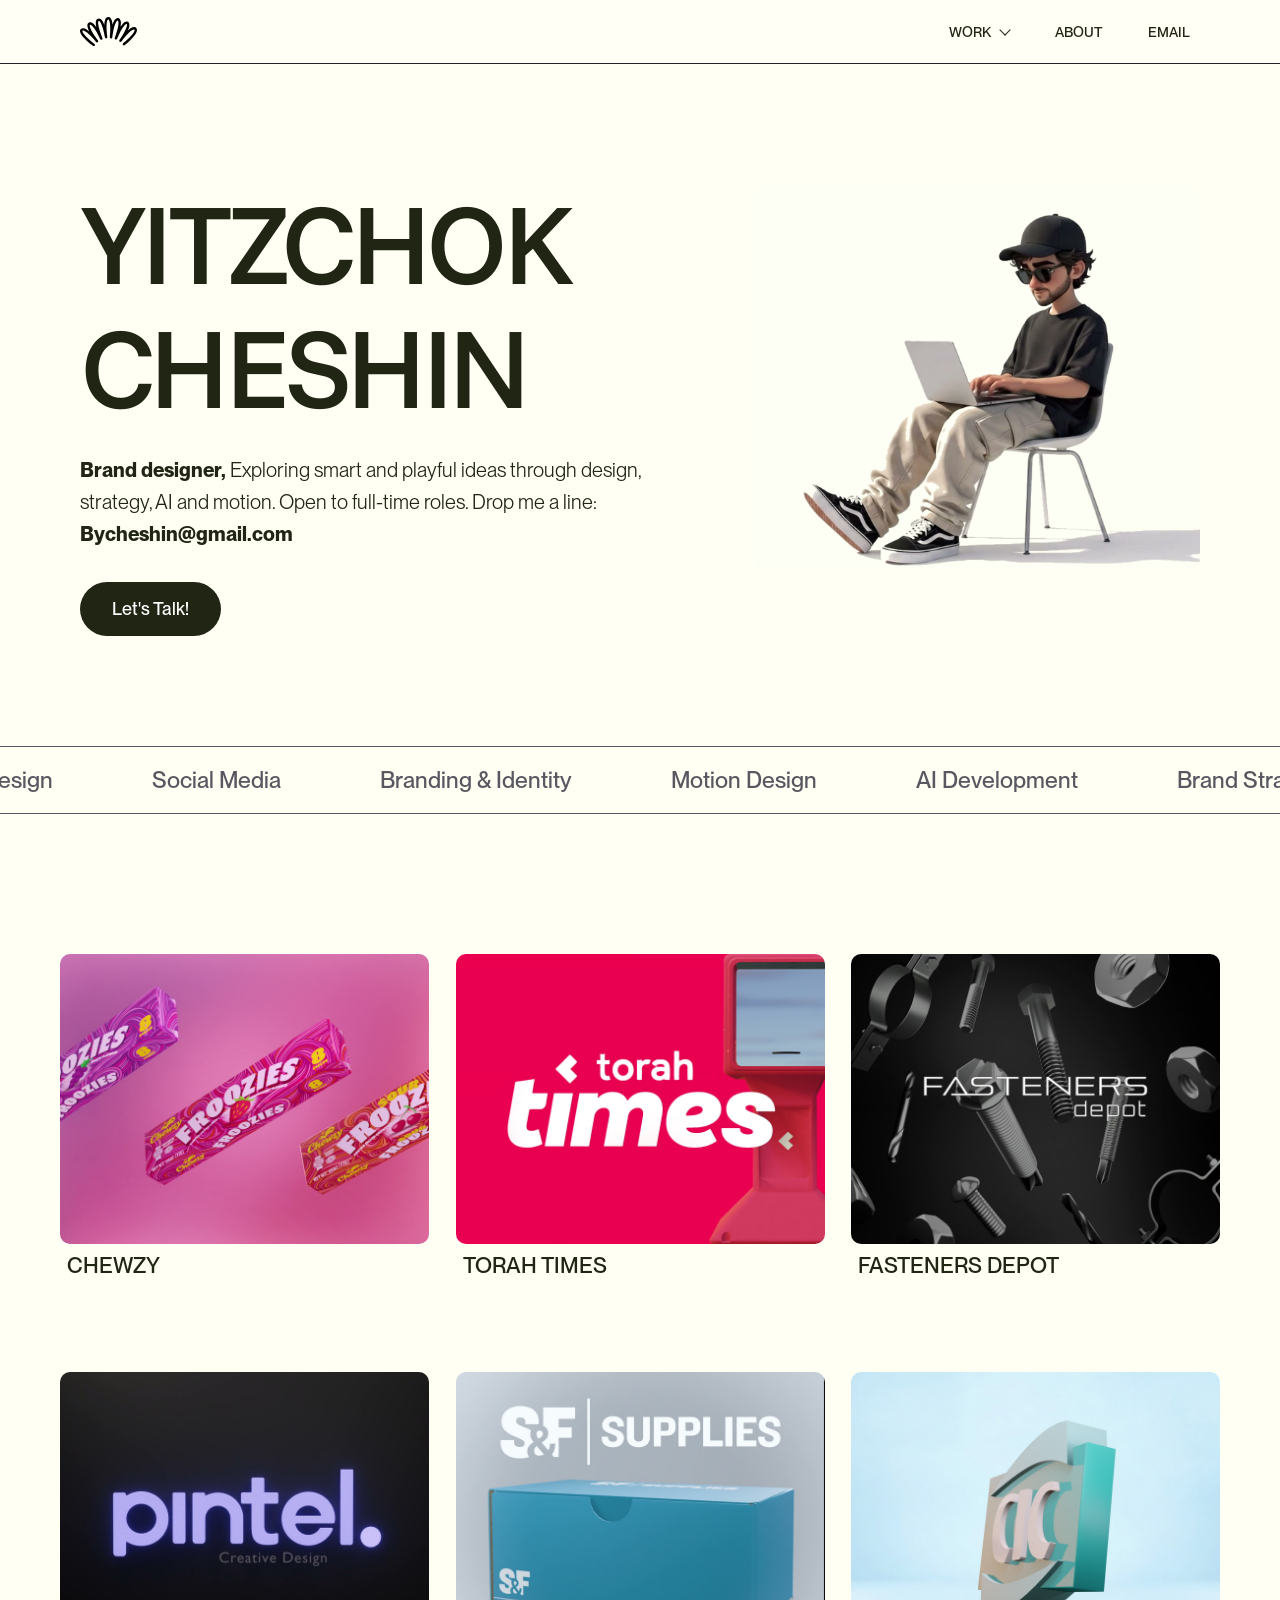
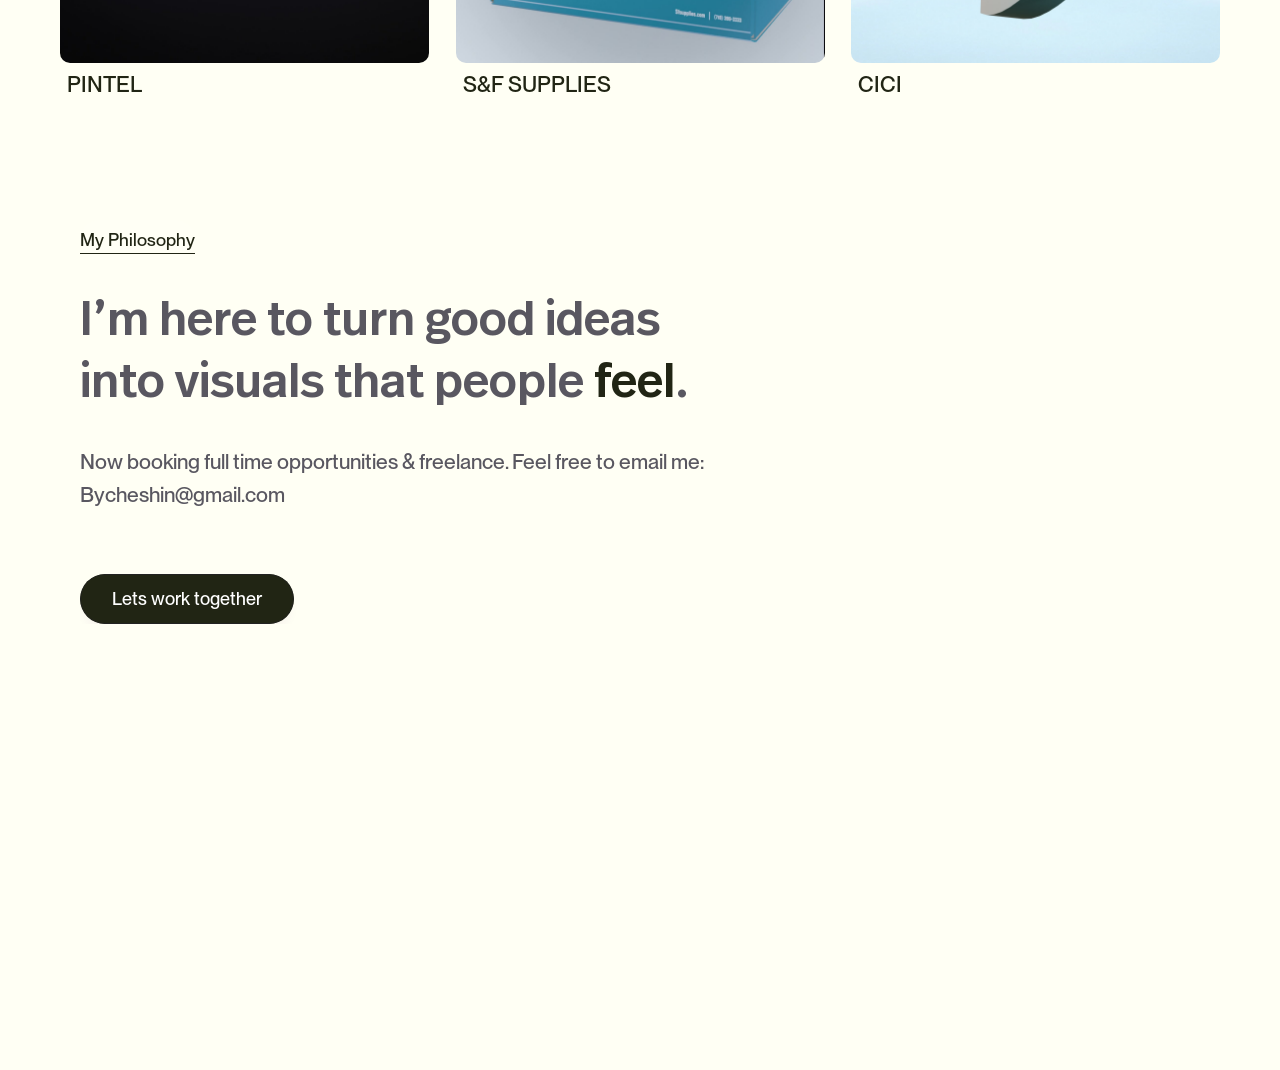
==== commit 06a216f5: "Use Funnel Sans Medium for the homepage name" ====
--- a/index.html
+++ b/index.html
@@ -2,8 +2,9 @@
 <html lang="en"><head>
 <meta charset="utf-8"><meta name="viewport" content="width=device-width, initial-scale=1">
 <title>Yitzchok Cheshin</title><meta name="description" content="Yitzchok Cheshin — Brand designer working across brand identity, motion, packaging, and 3D design.">
-<link rel="stylesheet" href="reference.css"><link rel="stylesheet" href="styles.css?v=grey-buttons-1">
+<link rel="stylesheet" href="reference.css"><link rel="stylesheet" href="styles.css?v=funnel-name-1">
 <script src="content.js?v=cici-thumbnail-1" defer></script><script src="app.js?v=cici-thumbnail-1" defer></script>
+<link rel="preload" href="assets/fonts/funnel-sans-variable.ttf" as="font" type="font/ttf" crossorigin>
 </head><body>
 	
 	
--- a/styles.css
+++ b/styles.css
@@ -1,4 +1,5 @@
 /* The supplied visual design lives in reference.css; native interactions live here. */
+@font-face { font-family: 'Funnel Sans'; src: url('assets/fonts/funnel-sans-variable.ttf') format('truetype'); font-weight: 300 800; font-style: normal; font-display: swap; }
 :root { --ink: #212514; --paper: #fffff5; --lavender: #ecc8ff; --button-hover: #d4d4d4; --media-radius: 10px; }
 html { scroll-behavior: smooth; scroll-padding-top: 80px; }
 body { margin: 0; background: var(--paper); }
@@ -34,7 +35,7 @@
 .framer-VYd9Q #hero.home-hero { display: block; width: 100%; height: auto; padding: 180px 80px 100px; box-sizing: border-box; }
 .home-hero-inner { display: grid; grid-template-columns: minmax(0,1.4fr) minmax(0,1fr); align-items: start; gap: 48px; max-width: 1440px; margin: 0 auto; }
 .home-hero-copy { container-type: inline-size; display: flex; flex-direction: column; align-items: flex-start; min-width: 0; }
-.home-hero-name { margin: 0; color: var(--ink); font-family: 'RealHeadWebW04-Black Regular',sans-serif; font-weight: 900; font-size: clamp(60px,18cqi,160px); font-kerning: normal; letter-spacing: .012em; line-height: 1.06; }
+.home-hero-name { margin: 0; color: var(--ink); font-family: 'Funnel Sans',sans-serif; font-weight: 500; font-style: normal; font-size: clamp(60px,18cqi,160px); font-kerning: normal; letter-spacing: -.05em; line-height: 1.1; }
 .home-hero-name span { display: block; }
 .home-hero-intro { max-width: 580px; margin: 26px 0 0; font: 20px/1.6 'PP Neue Montreal Book',sans-serif; color: var(--ink); }
 .home-hero-intro strong,.home-hero-intro a { font-family: 'PP Neue Montreal Bold',sans-serif; font-weight: 700; }
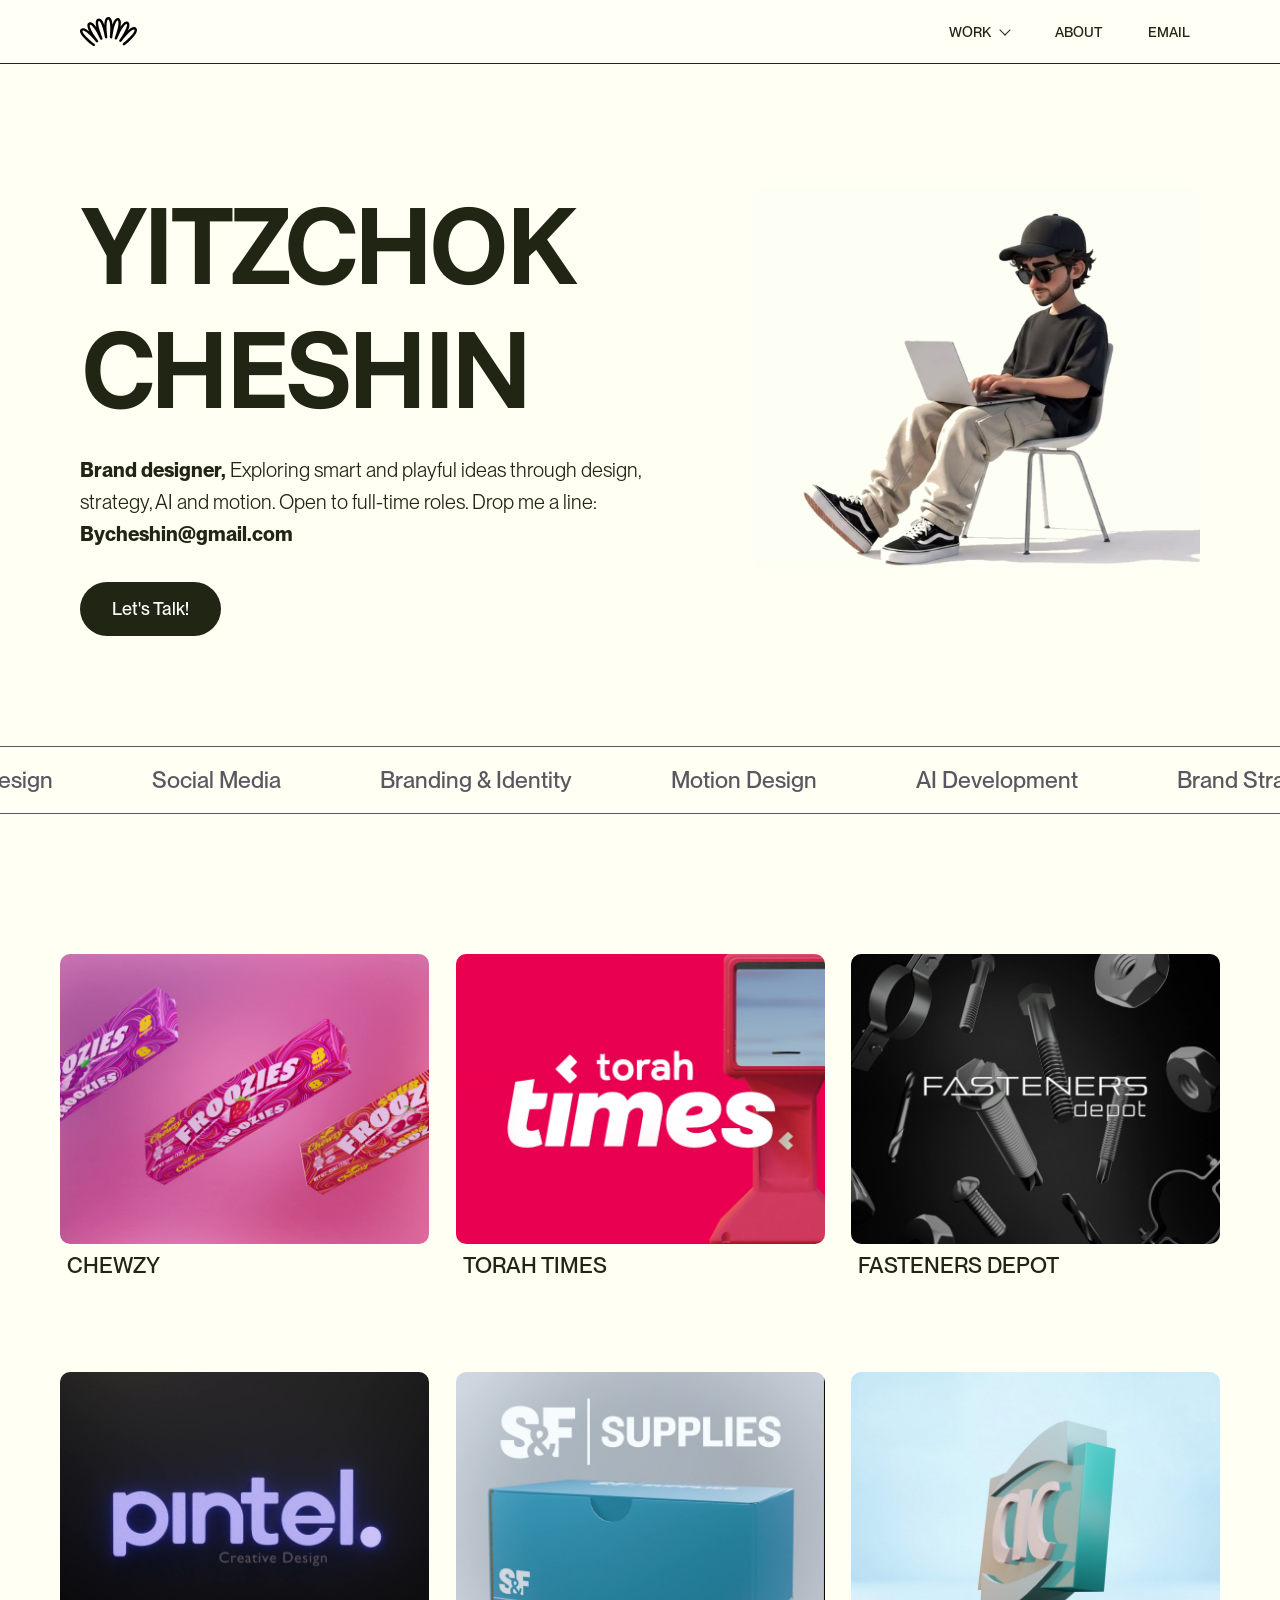
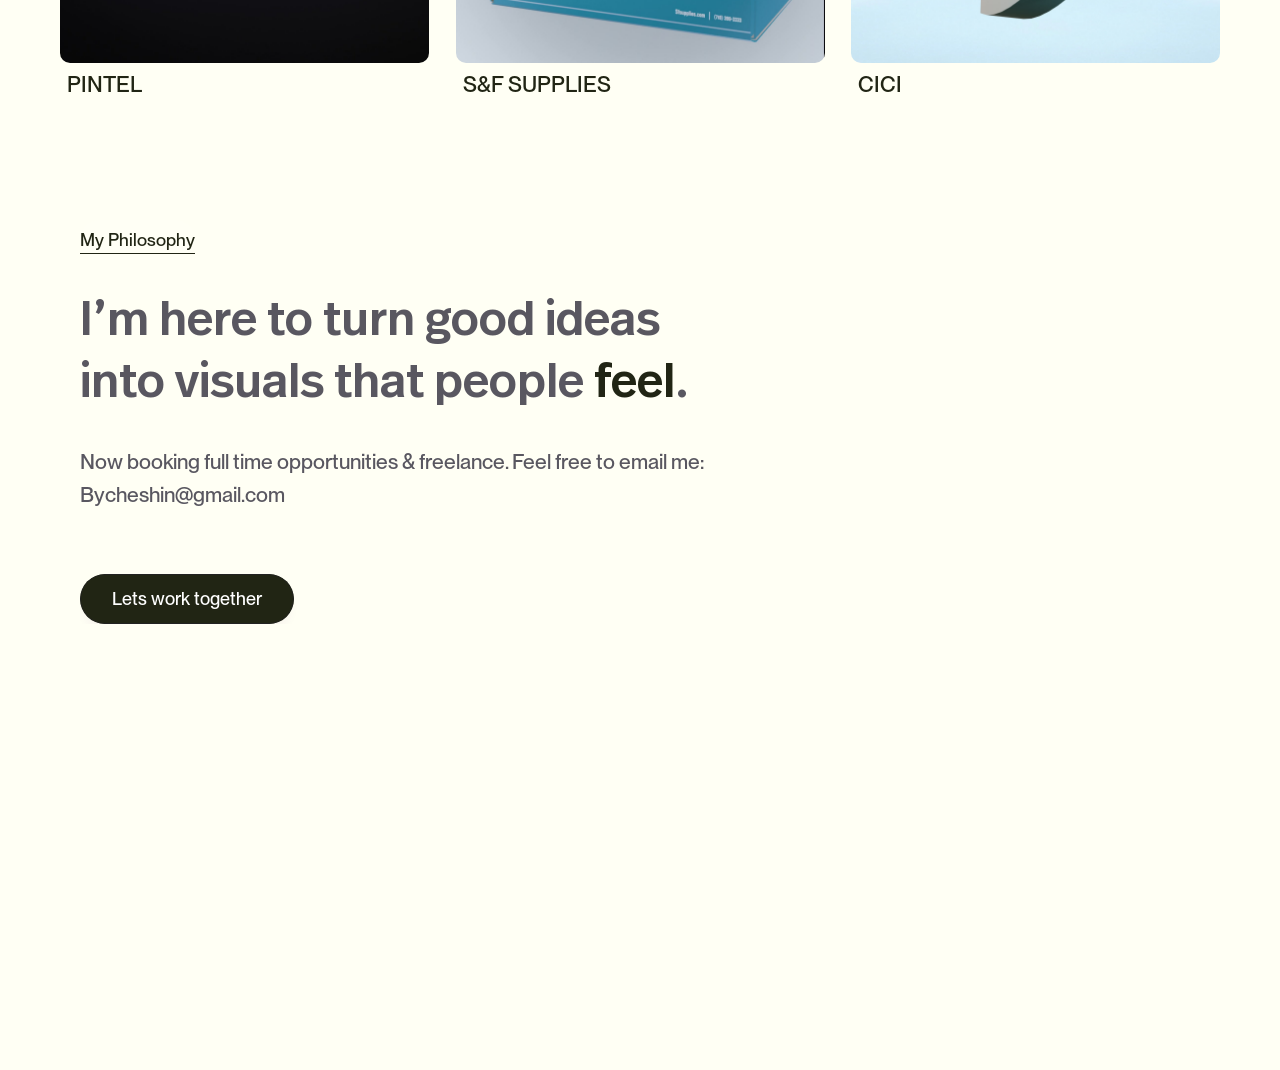
==== commit ea5ba620: "Increase homepage name weight and clean static contact links" ====
--- a/index.html
+++ b/index.html
@@ -2,7 +2,7 @@
 <html lang="en"><head>
 <meta charset="utf-8"><meta name="viewport" content="width=device-width, initial-scale=1">
 <title>Yitzchok Cheshin</title><meta name="description" content="Yitzchok Cheshin — Brand designer working across brand identity, motion, packaging, and 3D design.">
-<link rel="stylesheet" href="reference.css"><link rel="stylesheet" href="styles.css?v=funnel-name-1">
+<link rel="stylesheet" href="reference.css"><link rel="stylesheet" href="styles.css?v=funnel-name-2">
 <script src="content.js?v=cici-thumbnail-1" defer></script><script src="app.js?v=cici-thumbnail-1" defer></script>
 <link rel="preload" href="assets/fonts/funnel-sans-variable.ttf" as="font" type="font/ttf" crossorigin>
 </head><body>
@@ -11,10 +11,10 @@
     
     
 	
-	<div id="main"><div data-framer-root="" class="framer-VYd9Q framer-IRBiH framer-slre0i" style="min-height:100vh;width:auto"><div class="framer-1tvqxqd-container"><div class="ssr-variant hidden-1y073fn hidden-hxkh8e hidden-6x8x3h"><div class="framer-73hPY framer-IRBiH framer-gdy6uj framer-v-gdy6uj" data-border="true" data-framer-name="Desktop" style="--border-bottom-width:1px;--border-color:rgb(34, 34, 34);--border-left-width:0px;--border-right-width:0px;--border-style:solid;--border-top-width:0px;backdrop-filter:blur(5px);background-color:rgba(255, 255, 245, 0.8);-webkit-backdrop-filter:blur(5px);width:100%"><div class="framer-mmli1m" data-framer-name="Inner Nav"><div class="framer-1b0vk8r" style="border-bottom-left-radius:154px;border-bottom-right-radius:154px;border-top-left-radius:154px;border-top-right-radius:154px"><div class="framer-1pjoihu-container"><a class="framer-6kCIe framer-i5wf1g framer-v-i5wf1g framer-wlova5" data-framer-name="Variant 1" href="#hero" data-framer-page-link-current="true" aria-label="Home"><div data-framer-name="path1 7" style="image-rendering:pixelated;flex-shrink:0;background-size:100% 100%;background-image:url(&#x27;data:image/svg+xml,&lt;svg xmlns=%22http://www.w3.org/2000/svg%22 xmlns:xlink=%22http://www.w3.org/1999/xlink%22 viewBox=%220 0 57 31%22&gt;&lt;g transform=%22translate(0 1.09)%22&gt;&lt;path d=%22M 0 28.983 L 0 0 L 57 0 L 57 28.983 Z%22 fill=%22transparent%22&gt;&lt;/path&gt;&lt;path d=%22M 28.326 0.001 C 26.79 0.027 25.54 1.251 25.102 2.664 C 24.523 4.314 24.382 6.072 24.261 7.804 C 23.496 5.803 22.685 3.669 21.028 2.227 C 20.001 1.307 18.345 1.073 17.226 1.966 C 15.889 2.907 15.753 4.719 15.785 6.216 C 15.828 7.507 16.027 8.789 16.299 10.05 C 14.981 8.264 13.562 6.361 11.478 5.433 C 10.11 4.789 8.297 5.369 7.684 6.784 C 6.887 8.688 7.657 10.776 8.4 12.565 C 8.679 13.184 8.971 13.796 9.291 14.395 C 7.933 13.404 6.752 12.089 5.099 11.584 C 3.717 11.103 1.943 10.858 0.758 11.914 C -0.368 13.04 -0.074 14.865 0.571 16.166 C 1.909 18.839 4.069 20.983 6.197 23.036 C 8.366 25.012 10.475 27.09 12.929 28.718 C 13.604 29.229 14.832 28.998 14.934 28.051 C 15.024 27.484 14.731 26.967 14.242 26.689 C 10.53 23.519 6.497 20.655 3.637 16.635 C 3.103 15.783 2.402 14.87 2.462 13.817 C 2.781 13.239 3.574 13.598 4.05 13.769 C 6.442 14.87 8.404 16.701 10.297 18.493 C 12.438 20.561 14.384 22.892 16.388 25.109 C 17.208 25.779 18.487 24.887 18.249 23.892 C 17.989 23.097 17.325 22.5 16.891 21.792 C 14.325 18.183 11.566 14.581 10.117 10.346 C 9.905 9.514 9.542 8.552 9.926 7.724 C 10.55 7.316 11.252 7.955 11.734 8.34 C 13.736 10.219 15.157 12.571 16.581 14.883 C 17.989 17.243 19.106 19.81 20.39 22.285 C 20.981 23.133 22.453 22.719 22.542 21.702 C 22.557 20.865 22.001 20.135 21.77 19.347 C 20.224 15.354 18.774 11.271 18.195 7.011 C 18.122 5.981 17.936 4.785 18.591 3.899 C 19.124 3.514 19.661 4.209 20 4.567 C 21.471 6.521 22.158 8.943 22.865 11.22 C 23.654 13.999 24.289 16.792 24.789 19.634 C 24.948 20.326 25.21 21.369 26.108 21.33 C 26.967 21.282 27.493 20.347 27.299 19.551 C 27.12 17.846 26.759 16.162 26.714 14.442 C 26.532 11.623 26.407 8.664 26.724 5.906 C 26.914 4.682 27.061 3.271 28.036 2.397 C 28.601 2.201 28.921 2.94 29.164 3.337 C 30.053 5.224 30.105 7.403 30.229 9.42 C 30.312 12.568 30.273 15.738 29.9 18.853 C 29.812 19.658 29.738 20.756 30.612 21.169 C 31.269 21.533 32.153 21.069 32.221 20.316 C 32.585 18.565 32.684 16.77 33.083 15.024 C 33.749 11.656 34.405 8.211 35.99 5.134 C 36.414 4.474 36.807 3.565 37.634 3.361 C 38.27 3.618 38.315 4.479 38.422 5.074 C 38.699 8.601 37.603 12.046 36.56 15.369 C 35.946 17.324 35.187 19.244 34.694 21.23 C 34.572 22.257 35.974 22.84 36.678 22.136 C 37.246 21.475 37.484 20.582 37.895 19.817 C 39.756 15.858 41.39 11.667 44.34 8.361 C 44.981 7.711 45.692 6.916 46.651 6.835 C 47.161 7.133 46.99 7.89 46.991 8.393 C 46.575 10.907 45.3 13.171 44.12 15.395 C 42.719 17.863 41.28 20.289 39.573 22.567 C 39.022 23.187 39.04 24.321 39.872 24.686 C 40.782 25.085 41.539 24.227 42.024 23.571 C 43.086 22.127 44.171 20.7 45.388 19.38 C 47.51 17.029 49.655 14.592 52.399 12.951 C 53.011 12.66 53.791 12.159 54.454 12.537 C 54.808 13.296 54.309 14.144 53.98 14.834 C 52.446 17.451 50.257 19.584 48.126 21.686 C 46.59 23.158 45.026 24.603 43.348 25.912 C 42.647 26.36 42.484 27.411 43.101 27.996 C 43.577 28.548 44.4 28.367 44.862 27.895 C 48.242 25.051 51.535 22.048 54.308 18.592 C 55.511 16.989 56.837 15.258 56.993 13.188 C 57.097 11.683 55.989 10.103 54.414 10.027 C 52.358 9.928 50.575 11.234 49.058 12.473 C 48.603 12.853 48.167 13.255 47.724 13.649 C 48.454 11.946 49.378 10.25 49.405 8.349 C 49.496 6.966 49.172 5.225 47.746 4.627 C 46.14 4 44.424 4.915 43.309 6.06 C 42.228 7.1 41.365 8.339 40.536 9.582 C 40.922 7.313 41.329 4.803 40.227 2.664 C 39.641 1.434 38.139 0.661 36.825 1.184 C 34.96 1.893 33.962 3.805 33.241 5.544 C 32.977 6.207 32.731 6.941 32.521 7.585 C 32.275 5.381 32.08 2.981 30.673 1.163 C 30.112 0.452 29.245 -0.029 28.326 0.001 Z%22 fill=%22rgb(0,0,0)%22&gt;&lt;/path&gt;&lt;/g&gt;&lt;/svg&gt;&#x27;)" class="framer-oj9zzu" aria-hidden="true"></div></a></div></div><div class="framer-tjss92"><div class="framer-rsd9we" style="border-bottom-left-radius:154px;border-bottom-right-radius:154px;border-top-left-radius:154px;border-top-right-radius:154px"><div class="framer-xvemqp-container" id="undefined-xvemqp"><div class="framer-EKxMS framer-1i02mnb framer-v-1i02mnb" data-framer-name="Variant 1" data-highlight="true"><div class="framer-64d6rv" style="transform:none"><p style="--font-selector:Q1VTVE9NVjI7UFAgTmV1ZSBNb250cmVhbCBNZWRpdW0=;--framer-font-family:&quot;PP Neue Montreal Medium&quot;, &quot;PP Neue Montreal Medium Placeholder&quot;, sans-serif;--framer-font-size:14px;--framer-font-weight:500;--framer-text-transform:uppercase" class="framer-text">Work</p></div><div class="framer-rpgoqs" style="transform:perspective(1200px) rotateX(180deg)"><div style="image-rendering:pixelated;flex-shrink:0;background-size:100% 100%;background-image:url(&#x27;data:image/svg+xml,&lt;svg xmlns=%22http://www.w3.org/2000/svg%22 xmlns:xlink=%22http://www.w3.org/1999/xlink%22 viewBox=%220 0 11.79 6.485%22 overflow=%22visible%22&gt;&lt;path d=%22M 11.617 6.312 C 11.507 6.423 11.357 6.485 11.2 6.485 C 11.044 6.485 10.894 6.423 10.783 6.312 L 5.895 1.423 L 1.007 6.312 C 0.777 6.543 0.403 6.543 0.173 6.312 C -0.058 6.082 -0.058 5.708 0.173 5.478 L 5.478 0.173 C 5.589 0.062 5.739 0 5.895 0 C 6.052 0 6.202 0.062 6.312 0.173 L 11.617 5.478 C 11.728 5.589 11.79 5.739 11.79 5.895 C 11.79 6.052 11.728 6.202 11.617 6.312 Z%22 fill=%22rgb(0,0,0)%22&gt;&lt;/path&gt;&lt;/svg&gt;&#x27;)" class="framer-zip3ka" aria-hidden="true"></div></div></div></div><div class="framer-7oph8r"><div class="framer-9qt3qe" style="transform:none"><p style="--font-selector:Q1VTVE9NVjI7UFAgTmV1ZSBNb250cmVhbCBNZWRpdW0=;--framer-font-family:&quot;PP Neue Montreal Medium&quot;, &quot;PP Neue Montreal Medium Placeholder&quot;, sans-serif;--framer-font-size:14px;--framer-font-weight:500;--framer-text-transform:uppercase" class="framer-text"><a class="framer-text framer-styles-preset-ktr6cj" data-styles-preset="QMEBODYKt" href="https://aimeejacobs.co.uk/about" data-project="about" target="_blank" rel="noopener">About</a></p></div></div><div class="framer-1wcrc4o"><div class="framer-1e2dl32" style="transform:none"><p style="--font-selector:Q1VTVE9NVjI7UFAgTmV1ZSBNb250cmVhbCBNZWRpdW0=;--framer-font-family:&quot;PP Neue Montreal Medium&quot;, &quot;PP Neue Montreal Medium Placeholder&quot;, sans-serif;--framer-font-size:14px;--framer-font-weight:500;--framer-text-transform:uppercase" class="framer-text"><a class="framer-text framer-styles-preset-ktr6cj" data-styles-preset="QMEBODYKt" href="https://uk.linkedin.com/in/aimeejacobs2022" target="_blank" rel="noopener">Linkedin</a></p></div></div><div class="framer-3xfjox"><div class="framer-n97t2p" style="transform:none"><p style="--font-selector:Q1VTVE9NVjI7UFAgTmV1ZSBNb250cmVhbCBNZWRpdW0=;--framer-font-family:&quot;PP Neue Montreal Medium&quot;, &quot;PP Neue Montreal Medium Placeholder&quot;, sans-serif;--framer-font-size:14px;--framer-font-weight:500;--framer-text-transform:uppercase" class="framer-text"><a class="framer-text framer-styles-preset-ktr6cj" data-styles-preset="QMEBODYKt" href="mailto:Bycheshin@gmail.com" target="_blank" rel="noopener">EMAIL</a></p></div></div></div></div></div></div></div><div class="ssr-variant hidden-slre0i hidden-hxkh8e hidden-6x8x3h"><div class="framer-73hPY framer-IRBiH framer-gdy6uj framer-v-1btf1o8" data-border="true" data-framer-name="Mobile Closed" style="--border-bottom-width:1px;--border-color:rgb(34, 34, 34);--border-left-width:0px;--border-right-width:0px;--border-style:solid;--border-top-width:0px;backdrop-filter:blur(5px);background-color:rgba(255, 255, 245, 0.8);-webkit-backdrop-filter:blur(5px);width:100%"><div class="framer-mmli1m" data-framer-name="Inner Nav"><div class="framer-1b0vk8r" style="border-bottom-left-radius:154px;border-bottom-right-radius:154px;border-top-left-radius:154px;border-top-right-radius:154px"><div class="framer-1bjy1wj" data-highlight="true" tabindex="0"><svg class="framer-iZmZi framer-vmayt1" role="presentation" style="--1m6trwb:0;--21h8s6:rgb(0, 0, 0);--pgex8v:1.5" viewbox="0 0 24 24"><use href="#3559153988"></use></svg></div><div class="framer-1pjoihu-container"><a class="framer-6kCIe framer-i5wf1g framer-v-i5wf1g framer-wlova5" data-framer-name="Variant 1" href="#hero" data-framer-page-link-current="true" aria-label="Home"><div data-framer-name="path1 7" style="image-rendering:pixelated;flex-shrink:0;background-size:100% 100%;background-image:url(&#x27;data:image/svg+xml,&lt;svg xmlns=%22http://www.w3.org/2000/svg%22 xmlns:xlink=%22http://www.w3.org/1999/xlink%22 viewBox=%220 0 57 31%22&gt;&lt;g transform=%22translate(0 1.09)%22&gt;&lt;path d=%22M 0 28.983 L 0 0 L 57 0 L 57 28.983 Z%22 fill=%22transparent%22&gt;&lt;/path&gt;&lt;path d=%22M 28.326 0.001 C 26.79 0.027 25.54 1.251 25.102 2.664 C 24.523 4.314 24.382 6.072 24.261 7.804 C 23.496 5.803 22.685 3.669 21.028 2.227 C 20.001 1.307 18.345 1.073 17.226 1.966 C 15.889 2.907 15.753 4.719 15.785 6.216 C 15.828 7.507 16.027 8.789 16.299 10.05 C 14.981 8.264 13.562 6.361 11.478 5.433 C 10.11 4.789 8.297 5.369 7.684 6.784 C 6.887 8.688 7.657 10.776 8.4 12.565 C 8.679 13.184 8.971 13.796 9.291 14.395 C 7.933 13.404 6.752 12.089 5.099 11.584 C 3.717 11.103 1.943 10.858 0.758 11.914 C -0.368 13.04 -0.074 14.865 0.571 16.166 C 1.909 18.839 4.069 20.983 6.197 23.036 C 8.366 25.012 10.475 27.09 12.929 28.718 C 13.604 29.229 14.832 28.998 14.934 28.051 C 15.024 27.484 14.731 26.967 14.242 26.689 C 10.53 23.519 6.497 20.655 3.637 16.635 C 3.103 15.783 2.402 14.87 2.462 13.817 C 2.781 13.239 3.574 13.598 4.05 13.769 C 6.442 14.87 8.404 16.701 10.297 18.493 C 12.438 20.561 14.384 22.892 16.388 25.109 C 17.208 25.779 18.487 24.887 18.249 23.892 C 17.989 23.097 17.325 22.5 16.891 21.792 C 14.325 18.183 11.566 14.581 10.117 10.346 C 9.905 9.514 9.542 8.552 9.926 7.724 C 10.55 7.316 11.252 7.955 11.734 8.34 C 13.736 10.219 15.157 12.571 16.581 14.883 C 17.989 17.243 19.106 19.81 20.39 22.285 C 20.981 23.133 22.453 22.719 22.542 21.702 C 22.557 20.865 22.001 20.135 21.77 19.347 C 20.224 15.354 18.774 11.271 18.195 7.011 C 18.122 5.981 17.936 4.785 18.591 3.899 C 19.124 3.514 19.661 4.209 20 4.567 C 21.471 6.521 22.158 8.943 22.865 11.22 C 23.654 13.999 24.289 16.792 24.789 19.634 C 24.948 20.326 25.21 21.369 26.108 21.33 C 26.967 21.282 27.493 20.347 27.299 19.551 C 27.12 17.846 26.759 16.162 26.714 14.442 C 26.532 11.623 26.407 8.664 26.724 5.906 C 26.914 4.682 27.061 3.271 28.036 2.397 C 28.601 2.201 28.921 2.94 29.164 3.337 C 30.053 5.224 30.105 7.403 30.229 9.42 C 30.312 12.568 30.273 15.738 29.9 18.853 C 29.812 19.658 29.738 20.756 30.612 21.169 C 31.269 21.533 32.153 21.069 32.221 20.316 C 32.585 18.565 32.684 16.77 33.083 15.024 C 33.749 11.656 34.405 8.211 35.99 5.134 C 36.414 4.474 36.807 3.565 37.634 3.361 C 38.27 3.618 38.315 4.479 38.422 5.074 C 38.699 8.601 37.603 12.046 36.56 15.369 C 35.946 17.324 35.187 19.244 34.694 21.23 C 34.572 22.257 35.974 22.84 36.678 22.136 C 37.246 21.475 37.484 20.582 37.895 19.817 C 39.756 15.858 41.39 11.667 44.34 8.361 C 44.981 7.711 45.692 6.916 46.651 6.835 C 47.161 7.133 46.99 7.89 46.991 8.393 C 46.575 10.907 45.3 13.171 44.12 15.395 C 42.719 17.863 41.28 20.289 39.573 22.567 C 39.022 23.187 39.04 24.321 39.872 24.686 C 40.782 25.085 41.539 24.227 42.024 23.571 C 43.086 22.127 44.171 20.7 45.388 19.38 C 47.51 17.029 49.655 14.592 52.399 12.951 C 53.011 12.66 53.791 12.159 54.454 12.537 C 54.808 13.296 54.309 14.144 53.98 14.834 C 52.446 17.451 50.257 19.584 48.126 21.686 C 46.59 23.158 45.026 24.603 43.348 25.912 C 42.647 26.36 42.484 27.411 43.101 27.996 C 43.577 28.548 44.4 28.367 44.862 27.895 C 48.242 25.051 51.535 22.048 54.308 18.592 C 55.511 16.989 56.837 15.258 56.993 13.188 C 57.097 11.683 55.989 10.103 54.414 10.027 C 52.358 9.928 50.575 11.234 49.058 12.473 C 48.603 12.853 48.167 13.255 47.724 13.649 C 48.454 11.946 49.378 10.25 49.405 8.349 C 49.496 6.966 49.172 5.225 47.746 4.627 C 46.14 4 44.424 4.915 43.309 6.06 C 42.228 7.1 41.365 8.339 40.536 9.582 C 40.922 7.313 41.329 4.803 40.227 2.664 C 39.641 1.434 38.139 0.661 36.825 1.184 C 34.96 1.893 33.962 3.805 33.241 5.544 C 32.977 6.207 32.731 6.941 32.521 7.585 C 32.275 5.381 32.08 2.981 30.673 1.163 C 30.112 0.452 29.245 -0.029 28.326 0.001 Z%22 fill=%22rgb(0,0,0)%22&gt;&lt;/path&gt;&lt;/g&gt;&lt;/svg&gt;&#x27;)" class="framer-oj9zzu" aria-hidden="true"></div></a></div></div><div class="framer-tjss92"><div class="framer-rsd9we" style="border-bottom-left-radius:0px;border-bottom-right-radius:0px;border-top-left-radius:0px;border-top-right-radius:0px"><div class="framer-ux5e6"><div class="framer-1a60f52" style="transform:none"><p style="--font-selector:Q1VTVE9NVjI7UFAgTmV1ZSBNb250cmVhbCBNZWRpdW0=;--framer-font-family:&quot;PP Neue Montreal Medium&quot;, &quot;PP Neue Montreal Medium Placeholder&quot;, sans-serif;--framer-font-size:14px;--framer-font-weight:500;--framer-text-transform:uppercase" class="framer-text"><a class="framer-text framer-styles-preset-ktr6cj" data-styles-preset="QMEBODYKt" href="#hero" aria-label="Home">Home</a></p></div></div><div class="framer-g1e63g" data-framer-name="Mobile Work Button"><div class="framer-kmv8qe" style="transform:none"><p style="--font-selector:Q1VTVE9NVjI7UFAgTmV1ZSBNb250cmVhbCBNZWRpdW0=;--framer-font-family:&quot;PP Neue Montreal Medium&quot;, &quot;PP Neue Montreal Medium Placeholder&quot;, sans-serif;--framer-font-size:14px;--framer-font-weight:500;--framer-text-transform:uppercase" class="framer-text">Work</p></div><div class="framer-f9n9wy" style="transform:perspective(1200px) rotateX(180deg)"><div style="image-rendering:pixelated;flex-shrink:0;background-size:100% 100%;background-image:url(&#x27;data:image/svg+xml,&lt;svg xmlns=%22http://www.w3.org/2000/svg%22 xmlns:xlink=%22http://www.w3.org/1999/xlink%22 viewBox=%220 0 11.79 6.485%22 overflow=%22visible%22&gt;&lt;path d=%22M 11.617 6.312 C 11.507 6.423 11.357 6.485 11.2 6.485 C 11.044 6.485 10.894 6.423 10.783 6.312 L 5.895 1.423 L 1.007 6.312 C 0.777 6.543 0.403 6.543 0.173 6.312 C -0.058 6.082 -0.058 5.708 0.173 5.478 L 5.478 0.173 C 5.589 0.062 5.739 0 5.895 0 C 6.052 0 6.202 0.062 6.312 0.173 L 11.617 5.478 C 11.728 5.589 11.79 5.739 11.79 5.895 C 11.79 6.052 11.728 6.202 11.617 6.312 Z%22 fill=%22rgb(0,0,0)%22&gt;&lt;/path&gt;&lt;/svg&gt;&#x27;)" class="framer-v3e82p" aria-hidden="true"></div></div></div><div class="framer-7oph8r"><div class="framer-9qt3qe" style="transform:none"><p style="--font-selector:Q1VTVE9NVjI7UFAgTmV1ZSBNb250cmVhbCBNZWRpdW0=;--framer-font-family:&quot;PP Neue Montreal Medium&quot;, &quot;PP Neue Montreal Medium Placeholder&quot;, sans-serif;--framer-font-size:14px;--framer-font-weight:500;--framer-text-transform:uppercase" class="framer-text"><a class="framer-text framer-styles-preset-ktr6cj" data-styles-preset="QMEBODYKt" href="https://aimeejacobs.co.uk/about" data-project="about" target="_blank" rel="noopener">About</a></p></div></div><div class="framer-1wcrc4o"><div class="framer-1e2dl32" style="transform:none"><p style="--font-selector:Q1VTVE9NVjI7UFAgTmV1ZSBNb250cmVhbCBNZWRpdW0=;--framer-font-family:&quot;PP Neue Montreal Medium&quot;, &quot;PP Neue Montreal Medium Placeholder&quot;, sans-serif;--framer-font-size:14px;--framer-font-weight:500;--framer-text-transform:uppercase" class="framer-text"><a class="framer-text framer-styles-preset-ktr6cj" data-styles-preset="QMEBODYKt" href="https://uk.linkedin.com/in/aimeejacobs2022" target="_blank" rel="noopener">Linkedin</a></p></div></div><div class="framer-3xfjox"><div class="framer-n97t2p" style="transform:none"><p style="--font-selector:Q1VTVE9NVjI7UFAgTmV1ZSBNb250cmVhbCBNZWRpdW0=;--framer-font-family:&quot;PP Neue Montreal Medium&quot;, &quot;PP Neue Montreal Medium Placeholder&quot;, sans-serif;--framer-font-size:14px;--framer-font-weight:500;--framer-text-transform:uppercase" class="framer-text"><a class="framer-text framer-styles-preset-ktr6cj" data-styles-preset="QMEBODYKt" href="mailto:Bycheshin@gmail.com" target="_blank" rel="noopener">EMAIL</a></p></div></div></div><div class="framer-clepzb"></div></div></div></div></div><div class="ssr-variant hidden-slre0i hidden-1y073fn hidden-6x8x3h"><div class="framer-73hPY framer-IRBiH framer-gdy6uj framer-v-mczslj" data-border="true" data-framer-name="Small Desktop" style="--border-bottom-width:1px;--border-color:rgb(34, 34, 34);--border-left-width:0px;--border-right-width:0px;--border-style:solid;--border-top-width:0px;backdrop-filter:blur(5px);background-color:rgba(255, 255, 245, 0.8);-webkit-backdrop-filter:blur(5px);width:100%"><div class="framer-mmli1m" data-framer-name="Inner Nav"><div class="framer-1b0vk8r" style="border-bottom-left-radius:154px;border-bottom-right-radius:154px;border-top-left-radius:154px;border-top-right-radius:154px"><div class="framer-1pjoihu-container"><a class="framer-6kCIe framer-i5wf1g framer-v-i5wf1g framer-wlova5" data-framer-name="Variant 1" href="#hero" data-framer-page-link-current="true" aria-label="Home"><div data-framer-name="path1 7" style="image-rendering:pixelated;flex-shrink:0;background-size:100% 100%;background-image:url(&#x27;data:image/svg+xml,&lt;svg xmlns=%22http://www.w3.org/2000/svg%22 xmlns:xlink=%22http://www.w3.org/1999/xlink%22 viewBox=%220 0 57 31%22&gt;&lt;g transform=%22translate(0 1.09)%22&gt;&lt;path d=%22M 0 28.983 L 0 0 L 57 0 L 57 28.983 Z%22 fill=%22transparent%22&gt;&lt;/path&gt;&lt;path d=%22M 28.326 0.001 C 26.79 0.027 25.54 1.251 25.102 2.664 C 24.523 4.314 24.382 6.072 24.261 7.804 C 23.496 5.803 22.685 3.669 21.028 2.227 C 20.001 1.307 18.345 1.073 17.226 1.966 C 15.889 2.907 15.753 4.719 15.785 6.216 C 15.828 7.507 16.027 8.789 16.299 10.05 C 14.981 8.264 13.562 6.361 11.478 5.433 C 10.11 4.789 8.297 5.369 7.684 6.784 C 6.887 8.688 7.657 10.776 8.4 12.565 C 8.679 13.184 8.971 13.796 9.291 14.395 C 7.933 13.404 6.752 12.089 5.099 11.584 C 3.717 11.103 1.943 10.858 0.758 11.914 C -0.368 13.04 -0.074 14.865 0.571 16.166 C 1.909 18.839 4.069 20.983 6.197 23.036 C 8.366 25.012 10.475 27.09 12.929 28.718 C 13.604 29.229 14.832 28.998 14.934 28.051 C 15.024 27.484 14.731 26.967 14.242 26.689 C 10.53 23.519 6.497 20.655 3.637 16.635 C 3.103 15.783 2.402 14.87 2.462 13.817 C 2.781 13.239 3.574 13.598 4.05 13.769 C 6.442 14.87 8.404 16.701 10.297 18.493 C 12.438 20.561 14.384 22.892 16.388 25.109 C 17.208 25.779 18.487 24.887 18.249 23.892 C 17.989 23.097 17.325 22.5 16.891 21.792 C 14.325 18.183 11.566 14.581 10.117 10.346 C 9.905 9.514 9.542 8.552 9.926 7.724 C 10.55 7.316 11.252 7.955 11.734 8.34 C 13.736 10.219 15.157 12.571 16.581 14.883 C 17.989 17.243 19.106 19.81 20.39 22.285 C 20.981 23.133 22.453 22.719 22.542 21.702 C 22.557 20.865 22.001 20.135 21.77 19.347 C 20.224 15.354 18.774 11.271 18.195 7.011 C 18.122 5.981 17.936 4.785 18.591 3.899 C 19.124 3.514 19.661 4.209 20 4.567 C 21.471 6.521 22.158 8.943 22.865 11.22 C 23.654 13.999 24.289 16.792 24.789 19.634 C 24.948 20.326 25.21 21.369 26.108 21.33 C 26.967 21.282 27.493 20.347 27.299 19.551 C 27.12 17.846 26.759 16.162 26.714 14.442 C 26.532 11.623 26.407 8.664 26.724 5.906 C 26.914 4.682 27.061 3.271 28.036 2.397 C 28.601 2.201 28.921 2.94 29.164 3.337 C 30.053 5.224 30.105 7.403 30.229 9.42 C 30.312 12.568 30.273 15.738 29.9 18.853 C 29.812 19.658 29.738 20.756 30.612 21.169 C 31.269 21.533 32.153 21.069 32.221 20.316 C 32.585 18.565 32.684 16.77 33.083 15.024 C 33.749 11.656 34.405 8.211 35.99 5.134 C 36.414 4.474 36.807 3.565 37.634 3.361 C 38.27 3.618 38.315 4.479 38.422 5.074 C 38.699 8.601 37.603 12.046 36.56 15.369 C 35.946 17.324 35.187 19.244 34.694 21.23 C 34.572 22.257 35.974 22.84 36.678 22.136 C 37.246 21.475 37.484 20.582 37.895 19.817 C 39.756 15.858 41.39 11.667 44.34 8.361 C 44.981 7.711 45.692 6.916 46.651 6.835 C 47.161 7.133 46.99 7.89 46.991 8.393 C 46.575 10.907 45.3 13.171 44.12 15.395 C 42.719 17.863 41.28 20.289 39.573 22.567 C 39.022 23.187 39.04 24.321 39.872 24.686 C 40.782 25.085 41.539 24.227 42.024 23.571 C 43.086 22.127 44.171 20.7 45.388 19.38 C 47.51 17.029 49.655 14.592 52.399 12.951 C 53.011 12.66 53.791 12.159 54.454 12.537 C 54.808 13.296 54.309 14.144 53.98 14.834 C 52.446 17.451 50.257 19.584 48.126 21.686 C 46.59 23.158 45.026 24.603 43.348 25.912 C 42.647 26.36 42.484 27.411 43.101 27.996 C 43.577 28.548 44.4 28.367 44.862 27.895 C 48.242 25.051 51.535 22.048 54.308 18.592 C 55.511 16.989 56.837 15.258 56.993 13.188 C 57.097 11.683 55.989 10.103 54.414 10.027 C 52.358 9.928 50.575 11.234 49.058 12.473 C 48.603 12.853 48.167 13.255 47.724 13.649 C 48.454 11.946 49.378 10.25 49.405 8.349 C 49.496 6.966 49.172 5.225 47.746 4.627 C 46.14 4 44.424 4.915 43.309 6.06 C 42.228 7.1 41.365 8.339 40.536 9.582 C 40.922 7.313 41.329 4.803 40.227 2.664 C 39.641 1.434 38.139 0.661 36.825 1.184 C 34.96 1.893 33.962 3.805 33.241 5.544 C 32.977 6.207 32.731 6.941 32.521 7.585 C 32.275 5.381 32.08 2.981 30.673 1.163 C 30.112 0.452 29.245 -0.029 28.326 0.001 Z%22 fill=%22rgb(0,0,0)%22&gt;&lt;/path&gt;&lt;/g&gt;&lt;/svg&gt;&#x27;)" class="framer-oj9zzu" aria-hidden="true"></div></a></div></div><div class="framer-tjss92"><div class="framer-rsd9we" style="border-bottom-left-radius:0px;border-bottom-right-radius:0px;border-top-left-radius:0px;border-top-right-radius:0px"><div class="framer-xvemqp-container" id="undefined-xvemqp"><div class="framer-EKxMS framer-1i02mnb framer-v-1i02mnb" data-framer-name="Variant 1" data-highlight="true"><div class="framer-64d6rv" style="transform:none"><p style="--font-selector:Q1VTVE9NVjI7UFAgTmV1ZSBNb250cmVhbCBNZWRpdW0=;--framer-font-family:&quot;PP Neue Montreal Medium&quot;, &quot;PP Neue Montreal Medium Placeholder&quot;, sans-serif;--framer-font-size:14px;--framer-font-weight:500;--framer-text-transform:uppercase" class="framer-text">Work</p></div><div class="framer-rpgoqs" style="transform:perspective(1200px) rotateX(180deg)"><div style="image-rendering:pixelated;flex-shrink:0;background-size:100% 100%;background-image:url(&#x27;data:image/svg+xml,&lt;svg xmlns=%22http://www.w3.org/2000/svg%22 xmlns:xlink=%22http://www.w3.org/1999/xlink%22 viewBox=%220 0 11.79 6.485%22 overflow=%22visible%22&gt;&lt;path d=%22M 11.617 6.312 C 11.507 6.423 11.357 6.485 11.2 6.485 C 11.044 6.485 10.894 6.423 10.783 6.312 L 5.895 1.423 L 1.007 6.312 C 0.777 6.543 0.403 6.543 0.173 6.312 C -0.058 6.082 -0.058 5.708 0.173 5.478 L 5.478 0.173 C 5.589 0.062 5.739 0 5.895 0 C 6.052 0 6.202 0.062 6.312 0.173 L 11.617 5.478 C 11.728 5.589 11.79 5.739 11.79 5.895 C 11.79 6.052 11.728 6.202 11.617 6.312 Z%22 fill=%22rgb(0,0,0)%22&gt;&lt;/path&gt;&lt;/svg&gt;&#x27;)" class="framer-zip3ka" aria-hidden="true"></div></div></div></div><div class="framer-7oph8r"><div class="framer-9qt3qe" style="transform:none"><p style="--font-selector:Q1VTVE9NVjI7UFAgTmV1ZSBNb250cmVhbCBNZWRpdW0=;--framer-font-family:&quot;PP Neue Montreal Medium&quot;, &quot;PP Neue Montreal Medium Placeholder&quot;, sans-serif;--framer-font-size:14px;--framer-font-weight:500;--framer-text-transform:uppercase" class="framer-text"><a class="framer-text framer-styles-preset-ktr6cj" data-styles-preset="QMEBODYKt" href="https://aimeejacobs.co.uk/about" data-project="about" target="_blank" rel="noopener">About</a></p></div></div><div class="framer-1wcrc4o"><div class="framer-1e2dl32" style="transform:none"><p style="--font-selector:Q1VTVE9NVjI7UFAgTmV1ZSBNb250cmVhbCBNZWRpdW0=;--framer-font-family:&quot;PP Neue Montreal Medium&quot;, &quot;PP Neue Montreal Medium Placeholder&quot;, sans-serif;--framer-font-size:14px;--framer-font-weight:500;--framer-text-transform:uppercase" class="framer-text"><a class="framer-text framer-styles-preset-ktr6cj" data-styles-preset="QMEBODYKt" href="https://uk.linkedin.com/in/aimeejacobs2022" target="_blank" rel="noopener">Linkedin</a></p></div></div><div class="framer-3xfjox"><div class="framer-n97t2p" style="transform:none"><p style="--font-selector:Q1VTVE9NVjI7UFAgTmV1ZSBNb250cmVhbCBNZWRpdW0=;--framer-font-family:&quot;PP Neue Montreal Medium&quot;, &quot;PP Neue Montreal Medium Placeholder&quot;, sans-serif;--framer-font-size:14px;--framer-font-weight:500;--framer-text-transform:uppercase" class="framer-text"><a class="framer-text framer-styles-preset-ktr6cj" data-styles-preset="QMEBODYKt" href="mailto:Bycheshin@gmail.com" target="_blank" rel="noopener">EMAIL</a></p></div></div></div></div></div></div></div><div class="ssr-variant hidden-slre0i hidden-1y073fn hidden-hxkh8e"><div class="framer-73hPY framer-IRBiH framer-gdy6uj framer-v-2ksosn" data-border="true" data-framer-name="Tablet Closed" style="--border-bottom-width:1px;--border-color:rgb(34, 34, 34);--border-left-width:0px;--border-right-width:0px;--border-style:solid;--border-top-width:0px;backdrop-filter:blur(5px);background-color:rgba(255, 255, 245, 0.8);-webkit-backdrop-filter:blur(5px);width:100%"><div class="framer-mmli1m" data-framer-name="Inner Nav"><div class="framer-1b0vk8r" style="border-bottom-left-radius:154px;border-bottom-right-radius:154px;border-top-left-radius:154px;border-top-right-radius:154px"><div class="framer-1bjy1wj" data-highlight="true" tabindex="0"><svg class="framer-iZmZi framer-vmayt1" role="presentation" style="--1m6trwb:0;--21h8s6:rgb(0, 0, 0);--pgex8v:1.5" viewbox="0 0 24 24"><use href="#3559153988"></use></svg></div><div class="framer-1pjoihu-container"><a class="framer-6kCIe framer-i5wf1g framer-v-i5wf1g framer-wlova5" data-framer-name="Variant 1" href="#hero" data-framer-page-link-current="true" aria-label="Home"><div data-framer-name="path1 7" style="image-rendering:pixelated;flex-shrink:0;background-size:100% 100%;background-image:url(&#x27;data:image/svg+xml,&lt;svg xmlns=%22http://www.w3.org/2000/svg%22 xmlns:xlink=%22http://www.w3.org/1999/xlink%22 viewBox=%220 0 57 31%22&gt;&lt;g transform=%22translate(0 1.09)%22&gt;&lt;path d=%22M 0 28.983 L 0 0 L 57 0 L 57 28.983 Z%22 fill=%22transparent%22&gt;&lt;/path&gt;&lt;path d=%22M 28.326 0.001 C 26.79 0.027 25.54 1.251 25.102 2.664 C 24.523 4.314 24.382 6.072 24.261 7.804 C 23.496 5.803 22.685 3.669 21.028 2.227 C 20.001 1.307 18.345 1.073 17.226 1.966 C 15.889 2.907 15.753 4.719 15.785 6.216 C 15.828 7.507 16.027 8.789 16.299 10.05 C 14.981 8.264 13.562 6.361 11.478 5.433 C 10.11 4.789 8.297 5.369 7.684 6.784 C 6.887 8.688 7.657 10.776 8.4 12.565 C 8.679 13.184 8.971 13.796 9.291 14.395 C 7.933 13.404 6.752 12.089 5.099 11.584 C 3.717 11.103 1.943 10.858 0.758 11.914 C -0.368 13.04 -0.074 14.865 0.571 16.166 C 1.909 18.839 4.069 20.983 6.197 23.036 C 8.366 25.012 10.475 27.09 12.929 28.718 C 13.604 29.229 14.832 28.998 14.934 28.051 C 15.024 27.484 14.731 26.967 14.242 26.689 C 10.53 23.519 6.497 20.655 3.637 16.635 C 3.103 15.783 2.402 14.87 2.462 13.817 C 2.781 13.239 3.574 13.598 4.05 13.769 C 6.442 14.87 8.404 16.701 10.297 18.493 C 12.438 20.561 14.384 22.892 16.388 25.109 C 17.208 25.779 18.487 24.887 18.249 23.892 C 17.989 23.097 17.325 22.5 16.891 21.792 C 14.325 18.183 11.566 14.581 10.117 10.346 C 9.905 9.514 9.542 8.552 9.926 7.724 C 10.55 7.316 11.252 7.955 11.734 8.34 C 13.736 10.219 15.157 12.571 16.581 14.883 C 17.989 17.243 19.106 19.81 20.39 22.285 C 20.981 23.133 22.453 22.719 22.542 21.702 C 22.557 20.865 22.001 20.135 21.77 19.347 C 20.224 15.354 18.774 11.271 18.195 7.011 C 18.122 5.981 17.936 4.785 18.591 3.899 C 19.124 3.514 19.661 4.209 20 4.567 C 21.471 6.521 22.158 8.943 22.865 11.22 C 23.654 13.999 24.289 16.792 24.789 19.634 C 24.948 20.326 25.21 21.369 26.108 21.33 C 26.967 21.282 27.493 20.347 27.299 19.551 C 27.12 17.846 26.759 16.162 26.714 14.442 C 26.532 11.623 26.407 8.664 26.724 5.906 C 26.914 4.682 27.061 3.271 28.036 2.397 C 28.601 2.201 28.921 2.94 29.164 3.337 C 30.053 5.224 30.105 7.403 30.229 9.42 C 30.312 12.568 30.273 15.738 29.9 18.853 C 29.812 19.658 29.738 20.756 30.612 21.169 C 31.269 21.533 32.153 21.069 32.221 20.316 C 32.585 18.565 32.684 16.77 33.083 15.024 C 33.749 11.656 34.405 8.211 35.99 5.134 C 36.414 4.474 36.807 3.565 37.634 3.361 C 38.27 3.618 38.315 4.479 38.422 5.074 C 38.699 8.601 37.603 12.046 36.56 15.369 C 35.946 17.324 35.187 19.244 34.694 21.23 C 34.572 22.257 35.974 22.84 36.678 22.136 C 37.246 21.475 37.484 20.582 37.895 19.817 C 39.756 15.858 41.39 11.667 44.34 8.361 C 44.981 7.711 45.692 6.916 46.651 6.835 C 47.161 7.133 46.99 7.89 46.991 8.393 C 46.575 10.907 45.3 13.171 44.12 15.395 C 42.719 17.863 41.28 20.289 39.573 22.567 C 39.022 23.187 39.04 24.321 39.872 24.686 C 40.782 25.085 41.539 24.227 42.024 23.571 C 43.086 22.127 44.171 20.7 45.388 19.38 C 47.51 17.029 49.655 14.592 52.399 12.951 C 53.011 12.66 53.791 12.159 54.454 12.537 C 54.808 13.296 54.309 14.144 53.98 14.834 C 52.446 17.451 50.257 19.584 48.126 21.686 C 46.59 23.158 45.026 24.603 43.348 25.912 C 42.647 26.36 42.484 27.411 43.101 27.996 C 43.577 28.548 44.4 28.367 44.862 27.895 C 48.242 25.051 51.535 22.048 54.308 18.592 C 55.511 16.989 56.837 15.258 56.993 13.188 C 57.097 11.683 55.989 10.103 54.414 10.027 C 52.358 9.928 50.575 11.234 49.058 12.473 C 48.603 12.853 48.167 13.255 47.724 13.649 C 48.454 11.946 49.378 10.25 49.405 8.349 C 49.496 6.966 49.172 5.225 47.746 4.627 C 46.14 4 44.424 4.915 43.309 6.06 C 42.228 7.1 41.365 8.339 40.536 9.582 C 40.922 7.313 41.329 4.803 40.227 2.664 C 39.641 1.434 38.139 0.661 36.825 1.184 C 34.96 1.893 33.962 3.805 33.241 5.544 C 32.977 6.207 32.731 6.941 32.521 7.585 C 32.275 5.381 32.08 2.981 30.673 1.163 C 30.112 0.452 29.245 -0.029 28.326 0.001 Z%22 fill=%22rgb(0,0,0)%22&gt;&lt;/path&gt;&lt;/g&gt;&lt;/svg&gt;&#x27;)" class="framer-oj9zzu" aria-hidden="true"></div></a></div></div><div class="framer-tjss92"><div class="framer-rsd9we" style="border-bottom-left-radius:0px;border-bottom-right-radius:0px;border-top-left-radius:0px;border-top-right-radius:0px"><div class="framer-ux5e6"><div class="framer-1a60f52" style="transform:none"><p style="--font-selector:Q1VTVE9NVjI7UFAgTmV1ZSBNb250cmVhbCBNZWRpdW0=;--framer-font-family:&quot;PP Neue Montreal Medium&quot;, &quot;PP Neue Montreal Medium Placeholder&quot;, sans-serif;--framer-font-size:14px;--framer-font-weight:500;--framer-text-transform:uppercase" class="framer-text"><a class="framer-text framer-styles-preset-ktr6cj" data-styles-preset="QMEBODYKt" href="#hero" aria-label="Home">Home</a></p></div></div><div class="framer-g1e63g" data-framer-name="Mobile Work Button"><div class="framer-kmv8qe" style="transform:none"><p style="--font-selector:Q1VTVE9NVjI7UFAgTmV1ZSBNb250cmVhbCBNZWRpdW0=;--framer-font-family:&quot;PP Neue Montreal Medium&quot;, &quot;PP Neue Montreal Medium Placeholder&quot;, sans-serif;--framer-font-size:14px;--framer-font-weight:500;--framer-text-transform:uppercase" class="framer-text">Work</p></div><div class="framer-f9n9wy" style="transform:perspective(1200px) rotateX(180deg)"><div style="image-rendering:pixelated;flex-shrink:0;background-size:100% 100%;background-image:url(&#x27;data:image/svg+xml,&lt;svg xmlns=%22http://www.w3.org/2000/svg%22 xmlns:xlink=%22http://www.w3.org/1999/xlink%22 viewBox=%220 0 11.79 6.485%22 overflow=%22visible%22&gt;&lt;path d=%22M 11.617 6.312 C 11.507 6.423 11.357 6.485 11.2 6.485 C 11.044 6.485 10.894 6.423 10.783 6.312 L 5.895 1.423 L 1.007 6.312 C 0.777 6.543 0.403 6.543 0.173 6.312 C -0.058 6.082 -0.058 5.708 0.173 5.478 L 5.478 0.173 C 5.589 0.062 5.739 0 5.895 0 C 6.052 0 6.202 0.062 6.312 0.173 L 11.617 5.478 C 11.728 5.589 11.79 5.739 11.79 5.895 C 11.79 6.052 11.728 6.202 11.617 6.312 Z%22 fill=%22rgb(0,0,0)%22&gt;&lt;/path&gt;&lt;/svg&gt;&#x27;)" class="framer-v3e82p" aria-hidden="true"></div></div></div><div class="framer-7oph8r"><div class="framer-9qt3qe" style="transform:none"><p style="--font-selector:Q1VTVE9NVjI7UFAgTmV1ZSBNb250cmVhbCBNZWRpdW0=;--framer-font-family:&quot;PP Neue Montreal Medium&quot;, &quot;PP Neue Montreal Medium Placeholder&quot;, sans-serif;--framer-font-size:14px;--framer-font-weight:500;--framer-text-transform:uppercase" class="framer-text"><a class="framer-text framer-styles-preset-ktr6cj" data-styles-preset="QMEBODYKt" href="https://aimeejacobs.co.uk/about" data-project="about" target="_blank" rel="noopener">About</a></p></div></div><div class="framer-1wcrc4o"><div class="framer-1e2dl32" style="transform:none"><p style="--font-selector:Q1VTVE9NVjI7UFAgTmV1ZSBNb250cmVhbCBNZWRpdW0=;--framer-font-family:&quot;PP Neue Montreal Medium&quot;, &quot;PP Neue Montreal Medium Placeholder&quot;, sans-serif;--framer-font-size:14px;--framer-font-weight:500;--framer-text-transform:uppercase" class="framer-text"><a class="framer-text framer-styles-preset-ktr6cj" data-styles-preset="QMEBODYKt" href="https://uk.linkedin.com/in/aimeejacobs2022" target="_blank" rel="noopener">Linkedin</a></p></div></div><div class="framer-3xfjox"><div class="framer-n97t2p" style="transform:none"><p style="--font-selector:Q1VTVE9NVjI7UFAgTmV1ZSBNb250cmVhbCBNZWRpdW0=;--framer-font-family:&quot;PP Neue Montreal Medium&quot;, &quot;PP Neue Montreal Medium Placeholder&quot;, sans-serif;--framer-font-size:14px;--framer-font-weight:500;--framer-text-transform:uppercase" class="framer-text"><a class="framer-text framer-styles-preset-ktr6cj" data-styles-preset="QMEBODYKt" href="mailto:Bycheshin@gmail.com" target="_blank" rel="noopener">EMAIL</a></p></div></div></div><div class="framer-clepzb"></div></div></div></div></div></div><div class="framer-17t6p1b" data-framer-name="Main"><div class="framer-1n83ac5" data-framer-name="Hero" id="hero"><div class="ssr-variant hidden-1y073fn"><div class="framer-105egnd" data-framer-name="Large Text (below)" style="" data-reveal="105egnd"><svg class="framer-3sjdfk" style="transform:none" viewbox="0 0 1680 235"><foreignobject width="100%" height="100%" class="framer-fit-text" transform="scale(1)" style="overflow:visible;transform-origin:center center"><p style="--font-selector:Q1VTVE9NVjI7UmVhbEhlYWRXZWJXMDQtQmxhY2sgUmVndWxhcg==;--framer-font-family:&quot;RealHeadWebW04-Black Regular&quot;, sans-serif;--framer-font-size:235.31520640313485px;--framer-font-weight:900;--framer-line-height:100%;--framer-text-color:rgb(33, 37, 20)" class="framer-text">YITZCHOK CHESHIN</p></foreignobject></svg><div class="framer-1ehpz4v-container hidden-1y073fn" style="transform:translate(-50%, -50%)"><div style="height:100%;width:100%;display:flex;align-items:center;justify-content:center;color:#666;font-size:14px;text-align:center;padding:20px"></div></div><div class="ssr-variant"></div></div></div><div class="ssr-variant hidden-slre0i hidden-hxkh8e hidden-6x8x3h"><div class="framer-105egnd" data-framer-name="Large Text (below)" style="" data-reveal="105egnd"><svg class="framer-3sjdfk" style="transform:none" viewbox="0 0 350 180"><foreignobject width="100%" height="100%" class="framer-fit-text" transform="scale(1)" style="overflow:visible;transform-origin:center center"><p style="--font-selector:Q1VTVE9NVjI7UmVhbEhlYWRXZWJXMDQtQmxhY2sgUmVndWxhcg==;--framer-font-family:&quot;RealHeadWebW04-Black Regular&quot;, sans-serif;--framer-font-size:49.00733217338323px;--framer-font-weight:900;--framer-line-height:100%;--framer-text-alignment:left;--framer-text-color:rgb(33, 37, 20)" class="framer-text"><span style="--framer-font-size:89.80401183604258px" class="framer-text">BARUCH </span><span style="--framer-font-size:89.80401183604258px" class="framer-text"><br class="framer-text"></span><span style="--framer-font-size:89.80401183604258px" class="framer-text">CHESHIN</span></p></foreignobject></svg><div class="framer-1ehpz4v-container hidden-1y073fn" style="transform:translate(-50%, -50%)"><div style="height:100%;width:100%;display:flex;align-items:center;justify-content:center;color:#666;font-size:14px;text-align:center;padding:20px"></div></div></div></div><div class="ssr-variant hidden-1y073fn"><div class="framer-l0lg16" data-framer-name="Hero Heading" style="transform:translateX(-50%)"><div class="ssr-variant hidden-6x8x3h"><svg class="framer-1jf2bnx" style="transform:none" viewbox="0 0 1680 235"><foreignobject width="100%" height="100%" class="framer-fit-text" transform="scale(1)" style="overflow:visible;transform-origin:center center"><p style="--font-selector:Q1VTVE9NVjI7UmVhbEhlYWRXZWJXMDQtQmxhY2sgUmVndWxhcg==;--framer-font-family:&quot;RealHeadWebW04-Black Regular&quot;, sans-serif;--framer-font-size:235.31520640313485px;--framer-font-weight:900;--framer-line-height:100%;--framer-text-color:rgb(33, 37, 20)" class="framer-text">YITZCHOK CHESHIN</p></foreignobject></svg></div><div class="ssr-variant hidden-slre0i hidden-hxkh8e"><svg class="framer-1jf2bnx" style="transform:none" viewbox="0 0 688 96"><foreignobject width="100%" height="100%" class="framer-fit-text" transform="scale(1)" style="overflow:visible;transform-origin:center center"><p style="--font-selector:Q1VTVE9NVjI7UmVhbEhlYWRXZWJXMDQtQmxhY2sgUmVndWxhcg==;--framer-font-family:&quot;RealHeadWebW04-Black Regular&quot;, sans-serif;--framer-font-size:96.36717976509331px;--framer-font-weight:900;--framer-line-height:100%;--framer-text-color:rgb(33, 37, 20)" class="framer-text">YITZCHOK CHESHIN</p></foreignobject></svg></div><div class="framer-1j8atpj"><div class="framer-s2l1vb" style="" data-reveal="s2l1vb"><div class="framer-118s05h" style="transform:none"><p style="--font-selector:Q1VTVE9NVjI7UFAgTmV1ZSBNb250cmVhbCBCb29r;--framer-font-family:&quot;PP Neue Montreal Book&quot;, &quot;PP Neue Montreal Book Placeholder&quot;, sans-serif;--framer-font-size:20px;--framer-line-height:160%;--framer-text-color:rgb(33, 37, 20)" class="framer-text"><span style="--font-selector:Q1VTVE9NVjI7UFAgTmV1ZSBNb250cmVhbCBCb2xk;--framer-font-family:&quot;PP Neue Montreal Bold&quot;, &quot;PP Neue Montreal Bold Placeholder&quot;, sans-serif;--framer-font-weight:700" class="framer-text"><strong class="framer-text">Brand designer, </strong></span><strong class="framer-text">Exploring smart and playful ideas through design, strategy, AI and motion. Open to full-time roles. Drop me a line: </strong><span style="--font-selector:Q1VTVE9NVjI7UFAgTmV1ZSBNb250cmVhbCBCb2xk;--framer-font-family:&quot;PP Neue Montreal Bold&quot;, &quot;PP Neue Montreal Bold Placeholder&quot;, sans-serif;--framer-font-weight:700" class="framer-text"><strong class="framer-text">Bycheshin@gmail.com</strong></span></p></div></div><div class="framer-15ftbch-container" style="" data-reveal="15ftbch"><a class="framer-1BOPF framer-spu9pk framer-v-spu9pk framer-12ct7az" data-framer-name="Variant 1" style="background-color:rgb(33, 37, 20);height:100%;border-bottom-left-radius:54.09px;border-bottom-right-radius:54.09px;border-top-left-radius:54.09px;border-top-right-radius:54.09px;box-shadow:0px 0.5419685715969536px 0.5419685715969536px -0.8333333333333333px rgba(92, 31, 122, 0.04), 0px 2.0596799729191115px 2.0596799729191115px -1.6666666666666665px rgba(92, 31, 122, 0.04), 0px 9px 9px -2.5px rgba(92, 31, 122, 0.04)" href="mailto:Bycheshin@gmail.com" rel="noopener"><div class="framer-15dlpq1" style="--extracted-r6o4lv:rgb(255, 255, 255);--variable-reference-X0Lvj05vj-SzKKwnluP:18;transform:none"><p style="--font-selector:Q1VTVE9NVjI7UFAgTmV1ZSBNb250cmVhbCBNZWRpdW0=;--framer-font-family:&quot;PP Neue Montreal Medium&quot;, &quot;PP Neue Montreal Medium Placeholder&quot;, sans-serif;--framer-font-size:calc(var(--variable-reference-X0Lvj05vj-SzKKwnluP) * 1px);--framer-font-weight:500;--framer-text-color:var(--extracted-r6o4lv, rgb(255, 255, 255))" class="framer-text">Let's Talk!</p></div><div class="framer-1xsaogo" data-framer-name="Hoover Color" style="background-color:rgb(236, 200, 255);border-bottom-left-radius:284.85px;border-bottom-right-radius:284.85px;border-top-left-radius:284.85px;border-top-right-radius:284.85px"></div><div class="framer-1d8fhru" data-border="true" data-framer-name="Border" style="--border-bottom-width:1.52px;--border-color:rgb(34, 34, 34);--border-left-width:1.52px;--border-right-width:1.52px;--border-style:solid;--border-top-width:1.52px;border-bottom-left-radius:54.09px;border-bottom-right-radius:54.09px;border-top-left-radius:54.09px;border-top-right-radius:54.09px"></div></a></div></div></div></div><div class="ssr-variant hidden-slre0i hidden-hxkh8e hidden-6x8x3h"><div class="framer-l0lg16" data-framer-name="Hero Heading"><svg class="framer-1jf2bnx" style="transform:none" viewbox="0 0 350 180"><foreignobject width="100%" height="100%" class="framer-fit-text" transform="scale(1)" style="overflow:visible;transform-origin:center center"><p style="--font-selector:Q1VTVE9NVjI7UmVhbEhlYWRXZWJXMDQtQmxhY2sgUmVndWxhcg==;--framer-font-family:&quot;RealHeadWebW04-Black Regular&quot;, sans-serif;--framer-font-size:49.00733217338323px;--framer-font-weight:900;--framer-line-height:100%;--framer-text-alignment:center" class="framer-text"><span style="--framer-font-size:89.80401183604258px" class="framer-text">BARUCH </span><span style="--framer-font-size:89.80401183604258px" class="framer-text"><br class="framer-text"></span><span style="--framer-font-size:89.80401183604258px" class="framer-text">CHESHIN</span></p></foreignobject></svg><div class="framer-1j8atpj"><div class="framer-s2l1vb" style="" data-reveal="s2l1vb"><div class="framer-118s05h" style="transform:none"><p style="--font-selector:Q1VTVE9NVjI7UFAgTmV1ZSBNb250cmVhbCBCb29r;--framer-font-family:&quot;PP Neue Montreal Book&quot;, &quot;PP Neue Montreal Book Placeholder&quot;, sans-serif;--framer-font-size:17px;--framer-line-height:140%;--framer-text-alignment:left;--framer-text-color:rgb(33, 37, 20)" class="framer-text"><span style="--font-selector:Q1VTVE9NVjI7UFAgTmV1ZSBNb250cmVhbCBCb2xk;--framer-font-family:&quot;PP Neue Montreal Bold&quot;, &quot;PP Neue Montreal Bold Placeholder&quot;, sans-serif;--framer-font-weight:700" class="framer-text"><strong class="framer-text">Brand designer, </strong></span><strong class="framer-text">Exploring smart and playful ideas through design, strategy, AI and motion. Open to full-time roles. Drop me a line: </strong><span style="--font-selector:Q1VTVE9NVjI7UFAgTmV1ZSBNb250cmVhbCBCb2xk;--framer-font-family:&quot;PP Neue Montreal Bold&quot;, &quot;PP Neue Montreal Bold Placeholder&quot;, sans-serif;--framer-font-weight:700" class="framer-text"><strong class="framer-text">Bycheshin@gmail.com</strong></span></p></div></div><div class="framer-15ftbch-container" style="" data-reveal="15ftbch"><a class="framer-1BOPF framer-spu9pk framer-v-spu9pk framer-12ct7az" data-framer-name="Variant 1" style="background-color:rgb(33, 37, 20);height:100%;width:100%;border-bottom-left-radius:54.09px;border-bottom-right-radius:54.09px;border-top-left-radius:54.09px;border-top-right-radius:54.09px;box-shadow:0px 0.5419685715969536px 0.5419685715969536px -0.8333333333333333px rgba(92, 31, 122, 0.04), 0px 2.0596799729191115px 2.0596799729191115px -1.6666666666666665px rgba(92, 31, 122, 0.04), 0px 9px 9px -2.5px rgba(92, 31, 122, 0.04)" href="mailto:Bycheshin@gmail.com" rel="noopener"><div class="framer-15dlpq1" style="--extracted-r6o4lv:rgb(255, 255, 255);--variable-reference-X0Lvj05vj-SzKKwnluP:18;transform:none"><p style="--font-selector:Q1VTVE9NVjI7UFAgTmV1ZSBNb250cmVhbCBNZWRpdW0=;--framer-font-family:&quot;PP Neue Montreal Medium&quot;, &quot;PP Neue Montreal Medium Placeholder&quot;, sans-serif;--framer-font-size:calc(var(--variable-reference-X0Lvj05vj-SzKKwnluP) * 1px);--framer-font-weight:500;--framer-text-color:var(--extracted-r6o4lv, rgb(255, 255, 255))" class="framer-text">Let's Talk!</p></div><div class="framer-1xsaogo" data-framer-name="Hoover Color" style="background-color:rgb(236, 200, 255);border-bottom-left-radius:284.85px;border-bottom-right-radius:284.85px;border-top-left-radius:284.85px;border-top-right-radius:284.85px"></div><div class="framer-1d8fhru" data-border="true" data-framer-name="Border" style="--border-bottom-width:1.52px;--border-color:rgb(34, 34, 34);--border-left-width:1.52px;--border-right-width:1.52px;--border-style:solid;--border-top-width:1.52px;border-bottom-left-radius:54.09px;border-bottom-right-radius:54.09px;border-top-left-radius:54.09px;border-top-right-radius:54.09px"></div></a></div></div></div></div><div class="ssr-variant hidden-1y073fn"></div><div class="ssr-variant hidden-slre0i hidden-hxkh8e hidden-6x8x3h"></div><div class="ssr-variant"></div></div><div class="framer-ykvlyp" data-framer-name="Projects"><div class="ssr-variant hidden-1y073fn hidden-6x8x3h"><div class="framer-1bkoyq9" data-border="true" data-framer-name="Frame 1" style="display:flex;position:relative;" data-reveal="1bkoyq9"><ul role="group" style="display:flex;position:relative;list-style-type:none;padding:0;margin:0;justify-content:flex-start;flex-direction:row;gap:99px;opacity:0;align-items:center;width:100%;height:100%;max-height:100%;max-width:100%;transform:translateX(-99px)"><li class="ticker-item" style="flex-grow:0;flex-shrink:0;position:relative;height:fit-content;width:fit-content;transform:none" aria-hidden="false" aria-posinset="1" aria-setsize="7"><div class="framer-cnc2il" data-framer-name="Adobe Creative Suite" style="transform:none"><p style="--font-selector:Q1VTVE9NVjI7UFAgTmV1ZSBNb250cmVhbCBNZWRpdW0=;--framer-font-family:&quot;PP Neue Montreal Medium&quot;, &quot;PP Neue Montreal Medium Placeholder&quot;, sans-serif;--framer-font-size:23px;--framer-font-weight:500;--framer-line-height:42.27208791208791px;--framer-text-color:rgb(89, 87, 96)" class="framer-text">Adobe Creative Suite</p></div></li><li class="ticker-item" style="flex-grow:0;flex-shrink:0;position:relative;height:fit-content;width:fit-content;transform:none" aria-hidden="false" aria-posinset="2" aria-setsize="7"><div class="framer-1covr68" data-framer-name="Ux &amp; UI Design" style="transform:none"><p style="--font-selector:Q1VTVE9NVjI7UFAgTmV1ZSBNb250cmVhbCBNZWRpdW0=;--framer-font-family:&quot;PP Neue Montreal Medium&quot;, &quot;PP Neue Montreal Medium Placeholder&quot;, sans-serif;--framer-font-size:23px;--framer-font-weight:500;--framer-line-height:42.27208791208791px;--framer-text-color:rgb(89, 87, 96)" class="framer-text">UX &amp; UI Design</p></div></li><li class="ticker-item" style="flex-grow:0;flex-shrink:0;position:relative;height:fit-content;width:fit-content;transform:none" aria-hidden="false" aria-posinset="3" aria-setsize="7"><div class="framer-ax716t" data-framer-name="Social Media" style="transform:none"><p style="--font-selector:Q1VTVE9NVjI7UFAgTmV1ZSBNb250cmVhbCBNZWRpdW0=;--framer-font-family:&quot;PP Neue Montreal Medium&quot;, &quot;PP Neue Montreal Medium Placeholder&quot;, sans-serif;--framer-font-size:23px;--framer-font-weight:500;--framer-line-height:42.27208791208791px;--framer-text-color:rgb(89, 87, 96)" class="framer-text">Social Media</p></div></li><li class="ticker-item" style="flex-grow:0;flex-shrink:0;position:relative;height:fit-content;width:fit-content;transform:none" aria-hidden="false" aria-posinset="4" aria-setsize="7"><div class="framer-1rrln3j" data-framer-name="Branding &amp; Packaging" style="transform:none"><p style="--font-selector:Q1VTVE9NVjI7UFAgTmV1ZSBNb250cmVhbCBNZWRpdW0=;--framer-font-family:&quot;PP Neue Montreal Medium&quot;, &quot;PP Neue Montreal Medium Placeholder&quot;, sans-serif;--framer-font-size:23px;--framer-font-weight:500;--framer-line-height:42.27208791208791px;--framer-text-color:rgb(89, 87, 96)" class="framer-text">Branding &amp; Identity</p></div></li><li class="ticker-item" style="flex-grow:0;flex-shrink:0;position:relative;height:fit-content;width:fit-content;transform:none" aria-hidden="false" aria-posinset="5" aria-setsize="7"><div class="framer-1rn1fbr" data-framer-name="Motion Design" style="transform:none"><p style="--font-selector:Q1VTVE9NVjI7UFAgTmV1ZSBNb250cmVhbCBNZWRpdW0=;--framer-font-family:&quot;PP Neue Montreal Medium&quot;, &quot;PP Neue Montreal Medium Placeholder&quot;, sans-serif;--framer-font-size:23px;--framer-font-weight:500;--framer-line-height:42.27208791208791px;--framer-text-color:rgb(89, 87, 96)" class="framer-text">Motion Design</p></div></li><li class="ticker-item" style="flex-grow:0;flex-shrink:0;position:relative;height:fit-content;width:fit-content;transform:none" aria-hidden="false" aria-posinset="6" aria-setsize="7"><div class="framer-1i8ukrm" data-framer-name="AI development" style="transform:none"><p style="--font-selector:Q1VTVE9NVjI7UFAgTmV1ZSBNb250cmVhbCBNZWRpdW0=;--framer-font-family:&quot;PP Neue Montreal Medium&quot;, &quot;PP Neue Montreal Medium Placeholder&quot;, sans-serif;--framer-font-size:23px;--framer-font-weight:500;--framer-line-height:42.27208791208791px;--framer-text-color:rgb(89, 87, 96)" class="framer-text">AI Development</p></div></li><li class="ticker-item" style="flex-grow:0;flex-shrink:0;position:relative;height:fit-content;width:fit-content;transform:none" aria-hidden="false" aria-posinset="7" aria-setsize="7"><div class="framer-i9iuum" data-framer-name="Brand Strategy" style="transform:none"><p style="--font-selector:Q1VTVE9NVjI7UFAgTmV1ZSBNb250cmVhbCBNZWRpdW0=;--framer-font-family:&quot;PP Neue Montreal Medium&quot;, &quot;PP Neue Montreal Medium Placeholder&quot;, sans-serif;--framer-font-size:23px;--framer-font-weight:500;--framer-line-height:42.27208791208791px;--framer-text-color:rgb(89, 87, 96)" class="framer-text">Brand Strategy</p></div></li></ul></div> </div><div class="ssr-variant hidden-slre0i hidden-hxkh8e hidden-6x8x3h"><div class="framer-1bkoyq9" data-border="true" data-framer-name="Frame 1" style="display:flex;position:relative;" data-reveal="1bkoyq9"><ul role="group" style="display:flex;position:relative;list-style-type:none;padding:0;margin:0;justify-content:flex-start;flex-direction:row;gap:44.28px;opacity:0;align-items:center;width:100%;height:100%;max-height:100%;max-width:100%;transform:translateX(-44.28px)"><li class="ticker-item" style="flex-grow:0;flex-shrink:0;position:relative;height:fit-content;width:fit-content;transform:none" aria-hidden="false" aria-posinset="1" aria-setsize="7"><div class="framer-cnc2il" data-framer-name="Adobe Creative Suite" style="transform:none"><p style="--font-selector:Q1VTVE9NVjI7UFAgTmV1ZSBNb250cmVhbCBNZWRpdW0=;--framer-font-family:&quot;PP Neue Montreal Medium&quot;, &quot;PP Neue Montreal Medium Placeholder&quot;, sans-serif;--framer-font-size:14px;--framer-font-weight:500;--framer-line-height:26.10923076923077px;--framer-text-color:rgb(89, 87, 96)" class="framer-text">Adobe Creative Suite</p></div></li><li class="ticker-item" style="flex-grow:0;flex-shrink:0;position:relative;height:fit-content;width:fit-content;transform:none" aria-hidden="false" aria-posinset="2" aria-setsize="7"><div class="framer-1covr68" data-framer-name="Ux &amp; UI Design" style="transform:none"><p style="--font-selector:Q1VTVE9NVjI7UFAgTmV1ZSBNb250cmVhbCBNZWRpdW0=;--framer-font-family:&quot;PP Neue Montreal Medium&quot;, &quot;PP Neue Montreal Medium Placeholder&quot;, sans-serif;--framer-font-size:14px;--framer-font-weight:500;--framer-line-height:26.10923076923077px;--framer-text-color:rgb(89, 87, 96)" class="framer-text">UX &amp; UI Design</p></div></li><li class="ticker-item" style="flex-grow:0;flex-shrink:0;position:relative;height:fit-content;width:fit-content;transform:none" aria-hidden="false" aria-posinset="3" aria-setsize="7"><div class="framer-ax716t" data-framer-name="Social Media" style="transform:none"><p style="--font-selector:Q1VTVE9NVjI7UFAgTmV1ZSBNb250cmVhbCBNZWRpdW0=;--framer-font-family:&quot;PP Neue Montreal Medium&quot;, &quot;PP Neue Montreal Medium Placeholder&quot;, sans-serif;--framer-font-size:14px;--framer-font-weight:500;--framer-line-height:26.10923076923077px;--framer-text-color:rgb(89, 87, 96)" class="framer-text">Social Media</p></div></li><li class="ticker-item" style="flex-grow:0;flex-shrink:0;position:relative;height:fit-content;width:fit-content;transform:none" aria-hidden="false" aria-posinset="4" aria-setsize="7"><div class="framer-1rrln3j" data-framer-name="Branding &amp; Packaging" style="transform:none"><p style="--font-selector:Q1VTVE9NVjI7UFAgTmV1ZSBNb250cmVhbCBNZWRpdW0=;--framer-font-family:&quot;PP Neue Montreal Medium&quot;, &quot;PP Neue Montreal Medium Placeholder&quot;, sans-serif;--framer-font-size:14px;--framer-font-weight:500;--framer-line-height:26.10923076923077px;--framer-text-color:rgb(89, 87, 96)" class="framer-text">Branding &amp; Identity</p></div></li><li class="ticker-item" style="flex-grow:0;flex-shrink:0;position:relative;height:fit-content;width:fit-content;transform:none" aria-hidden="false" aria-posinset="5" aria-setsize="7"><div class="framer-1rn1fbr" data-framer-name="Motion Design" style="transform:none"><p style="--font-selector:Q1VTVE9NVjI7UFAgTmV1ZSBNb250cmVhbCBNZWRpdW0=;--framer-font-family:&quot;PP Neue Montreal Medium&quot;, &quot;PP Neue Montreal Medium Placeholder&quot;, sans-serif;--framer-font-size:14px;--framer-font-weight:500;--framer-line-height:26.10923076923077px;--framer-text-color:rgb(89, 87, 96)" class="framer-text">Motion Design</p></div></li><li class="ticker-item" style="flex-grow:0;flex-shrink:0;position:relative;height:fit-content;width:fit-content;transform:none" aria-hidden="false" aria-posinset="6" aria-setsize="7"><div class="framer-1i8ukrm" data-framer-name="AI development" style="transform:none"><p style="--font-selector:Q1VTVE9NVjI7UFAgTmV1ZSBNb250cmVhbCBNZWRpdW0=;--framer-font-family:&quot;PP Neue Montreal Medium&quot;, &quot;PP Neue Montreal Medium Placeholder&quot;, sans-serif;--framer-font-size:14px;--framer-font-weight:500;--framer-line-height:26.10923076923077px;--framer-text-color:rgb(89, 87, 96)" class="framer-text">AI Development</p></div></li><li class="ticker-item" style="flex-grow:0;flex-shrink:0;position:relative;height:fit-content;width:fit-content;transform:none" aria-hidden="false" aria-posinset="7" aria-setsize="7"><div class="framer-i9iuum" data-framer-name="Brand Strategy" style="transform:none"><p style="--font-selector:Q1VTVE9NVjI7UFAgTmV1ZSBNb250cmVhbCBNZWRpdW0=;--framer-font-family:&quot;PP Neue Montreal Medium&quot;, &quot;PP Neue Montreal Medium Placeholder&quot;, sans-serif;--framer-font-size:14px;--framer-font-weight:500;--framer-line-height:26.10923076923077px;--framer-text-color:rgb(89, 87, 96)" class="framer-text">Brand Strategy</p></div></li></ul></div> </div><div class="ssr-variant hidden-slre0i hidden-1y073fn hidden-hxkh8e"><div class="framer-1bkoyq9" data-border="true" data-framer-name="Frame 1" style="display:flex;position:relative;" data-reveal="1bkoyq9"><ul role="group" style="display:flex;position:relative;list-style-type:none;padding:0;margin:0;justify-content:flex-start;flex-direction:row;gap:57.34px;opacity:0;align-items:center;width:100%;height:100%;max-height:100%;max-width:100%;transform:translateX(-57.34px)"><li class="ticker-item" style="flex-grow:0;flex-shrink:0;position:relative;height:fit-content;width:fit-content;transform:none" aria-hidden="false" aria-posinset="1" aria-setsize="7"><div class="framer-cnc2il" data-framer-name="Adobe Creative Suite" style="transform:none"><p style="--font-selector:Q1VTVE9NVjI7UFAgTmV1ZSBNb250cmVhbCBNZWRpdW0=;--framer-font-family:&quot;PP Neue Montreal Medium&quot;, &quot;PP Neue Montreal Medium Placeholder&quot;, sans-serif;--framer-font-size:18px;--framer-font-weight:500;--framer-line-height:33.81767032967033px;--framer-text-color:rgb(89, 87, 96)" class="framer-text">Adobe Creative Suite</p></div></li><li class="ticker-item" style="flex-grow:0;flex-shrink:0;position:relative;height:fit-content;width:fit-content;transform:none" aria-hidden="false" aria-posinset="2" aria-setsize="7"><div class="framer-1covr68" data-framer-name="Ux &amp; UI Design" style="transform:none"><p style="--font-selector:Q1VTVE9NVjI7UFAgTmV1ZSBNb250cmVhbCBNZWRpdW0=;--framer-font-family:&quot;PP Neue Montreal Medium&quot;, &quot;PP Neue Montreal Medium Placeholder&quot;, sans-serif;--framer-font-size:18px;--framer-font-weight:500;--framer-line-height:33.81767032967033px;--framer-text-color:rgb(89, 87, 96)" class="framer-text">UX &amp; UI Design</p></div></li><li class="ticker-item" style="flex-grow:0;flex-shrink:0;position:relative;height:fit-content;width:fit-content;transform:none" aria-hidden="false" aria-posinset="3" aria-setsize="7"><div class="framer-ax716t" data-framer-name="Social Media" style="transform:none"><p style="--font-selector:Q1VTVE9NVjI7UFAgTmV1ZSBNb250cmVhbCBNZWRpdW0=;--framer-font-family:&quot;PP Neue Montreal Medium&quot;, &quot;PP Neue Montreal Medium Placeholder&quot;, sans-serif;--framer-font-size:18px;--framer-font-weight:500;--framer-line-height:33.81767032967033px;--framer-text-color:rgb(89, 87, 96)" class="framer-text">Social Media</p></div></li><li class="ticker-item" style="flex-grow:0;flex-shrink:0;position:relative;height:fit-content;width:fit-content;transform:none" aria-hidden="false" aria-posinset="4" aria-setsize="7"><div class="framer-1rrln3j" data-framer-name="Branding &amp; Packaging" style="transform:none"><p style="--font-selector:Q1VTVE9NVjI7UFAgTmV1ZSBNb250cmVhbCBNZWRpdW0=;--framer-font-family:&quot;PP Neue Montreal Medium&quot;, &quot;PP Neue Montreal Medium Placeholder&quot;, sans-serif;--framer-font-size:18px;--framer-font-weight:500;--framer-line-height:33.81767032967033px;--framer-text-color:rgb(89, 87, 96)" class="framer-text">Branding &amp; Identity</p></div></li><li class="ticker-item" style="flex-grow:0;flex-shrink:0;position:relative;height:fit-content;width:fit-content;transform:none" aria-hidden="false" aria-posinset="5" aria-setsize="7"><div class="framer-1rn1fbr" data-framer-name="Motion Design" style="transform:none"><p style="--font-selector:Q1VTVE9NVjI7UFAgTmV1ZSBNb250cmVhbCBNZWRpdW0=;--framer-font-family:&quot;PP Neue Montreal Medium&quot;, &quot;PP Neue Montreal Medium Placeholder&quot;, sans-serif;--framer-font-size:18px;--framer-font-weight:500;--framer-line-height:33.81767032967033px;--framer-text-color:rgb(89, 87, 96)" class="framer-text">Motion Design</p></div></li><li class="ticker-item" style="flex-grow:0;flex-shrink:0;position:relative;height:fit-content;width:fit-content;transform:none" aria-hidden="false" aria-posinset="6" aria-setsize="7"><div class="framer-1i8ukrm" data-framer-name="AI development" style="transform:none"><p style="--font-selector:Q1VTVE9NVjI7UFAgTmV1ZSBNb250cmVhbCBNZWRpdW0=;--framer-font-family:&quot;PP Neue Montreal Medium&quot;, &quot;PP Neue Montreal Medium Placeholder&quot;, sans-serif;--framer-font-size:18px;--framer-font-weight:500;--framer-line-height:33.81767032967033px;--framer-text-color:rgb(89, 87, 96)" class="framer-text">AI Development</p></div></li><li class="ticker-item" style="flex-grow:0;flex-shrink:0;position:relative;height:fit-content;width:fit-content;transform:none" aria-hidden="false" aria-posinset="7" aria-setsize="7"><div class="framer-i9iuum" data-framer-name="Brand Strategy" style="transform:none"><p style="--font-selector:Q1VTVE9NVjI7UFAgTmV1ZSBNb250cmVhbCBNZWRpdW0=;--framer-font-family:&quot;PP Neue Montreal Medium&quot;, &quot;PP Neue Montreal Medium Placeholder&quot;, sans-serif;--framer-font-size:18px;--framer-font-weight:500;--framer-line-height:33.81767032967033px;--framer-text-color:rgb(89, 87, 96)" class="framer-text">Brand Strategy</p></div></li></ul></div> </div><div class="framer-1py1op2"><div class="framer-1pzsw9v"><a class="framer-17h7qid framer-bec2q0" data-framer-name="Frame 19" href="https://aimeejacobs.co.uk/starbucks" style="will-change:transform;opacity:0.5;transform:translateY(40px)" data-project="starbucks" target="_blank" rel="noopener"><div class="framer-8grwea" data-framer-name="Frame 11"><div class="ssr-variant"><div class="framer-1vyti05" data-framer-name="image 3"><div style="position:absolute;border-radius:inherit;corner-shape:inherit;top:0;right:0;bottom:0;left:0" data-framer-background-image-wrapper="true"><img decoding="async" width="1624" height="1278" src="assets/project-01-v2-poster.jpg" alt="" style="display:block;width:100%;height:100%;border-radius:inherit;corner-shape:inherit;object-position:center;object-fit:cover" loading="lazy"></div><div class="framer-rxtu4q-container"><div class="framer-N5zll framer-1wif4c5 framer-v-1wif4c5" data-framer-name="Variant 1" style="height:100%;width:100%;border-bottom-left-radius:8px;border-bottom-right-radius:8px;border-top-left-radius:8px;border-top-right-radius:8px"><div class="framer-1c12rox-container"><video src="assets/project-01-v2.mp4" loop="" preload="metadata" muted playsinline style="cursor:auto;width:100%;height:100%;border-radius:0px;display:block;object-fit:cover;background-color:rgba(0, 0, 0, 0);object-position:50% 50%"></video></div><div class="framer-3tmsok" style="background-color:rgba(255, 255, 255, 0)"></div></div></div></div></div></div><div class="framer-ygeoa9" data-framer-name="Frame 18"><div class="framer-1f8er99" data-framer-name="Frame 5"><div class="framer-lbguu8" data-framer-name="Frame 2"><div class="ssr-variant hidden-1y073fn hidden-6x8x3h"><div class="framer-36e8xa" data-framer-name="360 Campaign" style="transform:none"><p style="--font-selector:Q1VTVE9NVjI7UFAgTmV1ZSBNb250cmVhbCBNZWRpdW0=;--framer-font-family:&quot;PP Neue Montreal Medium&quot;, &quot;PP Neue Montreal Medium Placeholder&quot;, sans-serif;--framer-font-size:13px;--framer-font-weight:500;--framer-line-height:19.44428536987987px;--framer-text-color:rgb(33, 37, 20);--framer-text-decoration-offset:6px;--framer-text-decoration:underline" class="framer-text">Advertising</p></div></div><div class="ssr-variant hidden-slre0i hidden-hxkh8e hidden-6x8x3h"><div class="framer-36e8xa" data-framer-name="360 Campaign" style="transform:none"><p style="--font-selector:Q1VTVE9NVjI7UFAgTmV1ZSBNb250cmVhbCBNZWRpdW0=;--framer-font-family:&quot;PP Neue Montreal Medium&quot;, &quot;PP Neue Montreal Medium Placeholder&quot;, sans-serif;--framer-font-size:10px;--framer-font-weight:500;--framer-line-height:16.99720446163331px;--framer-text-color:rgb(33, 37, 20);--framer-text-decoration-offset:6px;--framer-text-decoration:underline" class="framer-text">Advertising</p></div></div><div class="ssr-variant hidden-slre0i hidden-1y073fn hidden-hxkh8e"><div class="framer-36e8xa" data-framer-name="360 Campaign" style="transform:none"><p style="--font-selector:Q1VTVE9NVjI7UFAgTmV1ZSBNb250cmVhbCBNZWRpdW0=;--framer-font-family:&quot;PP Neue Montreal Medium&quot;, &quot;PP Neue Montreal Medium Placeholder&quot;, sans-serif;--framer-font-size:10px;--framer-font-weight:500;--framer-line-height:15.566961230239881px;--framer-text-color:rgb(33, 37, 20);--framer-text-decoration-offset:6px;--framer-text-decoration:underline" class="framer-text">Advertising</p></div></div></div><div class="framer-1cin44v" data-framer-name="Frame 3"><div class="ssr-variant hidden-1y073fn hidden-6x8x3h"><div class="framer-dr90sf" data-framer-name="Brand Innovation" style="transform:none"><p style="--font-selector:Q1VTVE9NVjI7UFAgTmV1ZSBNb250cmVhbCBNZWRpdW0=;--framer-font-family:&quot;PP Neue Montreal Medium&quot;, &quot;PP Neue Montreal Medium Placeholder&quot;, sans-serif;--framer-font-size:13px;--framer-font-weight:500;--framer-line-height:19.44428536987987px;--framer-text-color:rgb(33, 37, 20);--framer-text-decoration-offset:6px;--framer-text-decoration:underline" class="framer-text">360 Campaign</p></div></div><div class="ssr-variant hidden-slre0i hidden-hxkh8e hidden-6x8x3h"><div class="framer-dr90sf" data-framer-name="Brand Innovation" style="transform:none"><p style="--font-selector:Q1VTVE9NVjI7UFAgTmV1ZSBNb250cmVhbCBNZWRpdW0=;--framer-font-family:&quot;PP Neue Montreal Medium&quot;, &quot;PP Neue Montreal Medium Placeholder&quot;, sans-serif;--framer-font-size:10px;--framer-font-weight:500;--framer-line-height:16.99720446163331px;--framer-text-color:rgb(33, 37, 20);--framer-text-decoration-offset:6px;--framer-text-decoration:underline" class="framer-text">360 Campaign</p></div></div><div class="ssr-variant hidden-slre0i hidden-1y073fn hidden-hxkh8e"><div class="framer-dr90sf" data-framer-name="Brand Innovation" style="transform:none"><p style="--font-selector:Q1VTVE9NVjI7UFAgTmV1ZSBNb250cmVhbCBNZWRpdW0=;--framer-font-family:&quot;PP Neue Montreal Medium&quot;, &quot;PP Neue Montreal Medium Placeholder&quot;, sans-serif;--framer-font-size:10px;--framer-font-weight:500;--framer-line-height:15.566961230239881px;--framer-text-color:rgb(33, 37, 20);--framer-text-decoration-offset:6px;--framer-text-decoration:underline" class="framer-text">360 Campaign</p></div></div></div><div class="framer-p8nvty" data-framer-name="Frame 4"><div class="ssr-variant hidden-1y073fn hidden-6x8x3h"><div class="framer-12tzxet" data-framer-name="Packaging &amp; Identity" style="transform:none"><p style="--font-selector:Q1VTVE9NVjI7UFAgTmV1ZSBNb250cmVhbCBNZWRpdW0=;--framer-font-family:&quot;PP Neue Montreal Medium&quot;, &quot;PP Neue Montreal Medium Placeholder&quot;, sans-serif;--framer-font-size:13px;--framer-font-weight:500;--framer-line-height:19.44428536987987px;--framer-text-color:rgb(33, 37, 20);--framer-text-decoration-offset:6px;--framer-text-decoration:underline" class="framer-text">Brand Redefining</p></div></div><div class="ssr-variant hidden-slre0i hidden-hxkh8e hidden-6x8x3h"><div class="framer-12tzxet" data-framer-name="Packaging &amp; Identity" style="transform:none"><p style="--font-selector:Q1VTVE9NVjI7UFAgTmV1ZSBNb250cmVhbCBNZWRpdW0=;--framer-font-family:&quot;PP Neue Montreal Medium&quot;, &quot;PP Neue Montreal Medium Placeholder&quot;, sans-serif;--framer-font-size:10px;--framer-font-weight:500;--framer-line-height:16.99720446163331px;--framer-text-color:rgb(33, 37, 20);--framer-text-decoration-offset:6px;--framer-text-decoration:underline" class="framer-text">Brand Redefining</p></div></div><div class="ssr-variant hidden-slre0i hidden-1y073fn hidden-hxkh8e"><div class="framer-12tzxet" data-framer-name="Packaging &amp; Identity" style="transform:none"><p style="--font-selector:Q1VTVE9NVjI7UFAgTmV1ZSBNb250cmVhbCBNZWRpdW0=;--framer-font-family:&quot;PP Neue Montreal Medium&quot;, &quot;PP Neue Montreal Medium Placeholder&quot;, sans-serif;--framer-font-size:10px;--framer-font-weight:500;--framer-line-height:15.566961230239881px;--framer-text-color:rgb(33, 37, 20);--framer-text-decoration-offset:6px;--framer-text-decoration:underline" class="framer-text">Brand Redefining</p></div></div></div></div><div class="framer-18krcok" data-framer-name="Frame 17"><div class="ssr-variant hidden-1y073fn hidden-hxkh8e hidden-6x8x3h"><div class="framer-1u1pmrd" data-framer-name="CLYK" style="transform:none"><p style="--font-selector:Q1VTVE9NVjI7UFAgTmV1ZSBNb250cmVhbCBNZWRpdW0=;--framer-font-family:&quot;PP Neue Montreal Medium&quot;, &quot;PP Neue Montreal Medium Placeholder&quot;, sans-serif;--framer-font-size:32px;--framer-font-weight:500;--framer-line-height:100%;--framer-text-color:rgb(33, 37, 20)" class="framer-text">STARBUCKS: AI MOOD</p></div></div><div class="ssr-variant hidden-slre0i hidden-hxkh8e hidden-6x8x3h"><div class="framer-1u1pmrd" data-framer-name="CLYK" style="transform:none"><p style="--font-selector:Q1VTVE9NVjI7UFAgTmV1ZSBNb250cmVhbCBNZWRpdW0=;--framer-font-family:&quot;PP Neue Montreal Medium&quot;, &quot;PP Neue Montreal Medium Placeholder&quot;, sans-serif;--framer-font-size:24px;--framer-font-weight:500;--framer-line-height:100%;--framer-text-color:rgb(33, 37, 20)" class="framer-text">STARBUCKS: AI MOOD</p></div></div><div class="ssr-variant hidden-slre0i hidden-1y073fn hidden-6x8x3h"><div class="framer-1u1pmrd" data-framer-name="CLYK" style="transform:none"><p style="--font-selector:Q1VTVE9NVjI7UFAgTmV1ZSBNb250cmVhbCBNZWRpdW0=;--framer-font-family:&quot;PP Neue Montreal Medium&quot;, &quot;PP Neue Montreal Medium Placeholder&quot;, sans-serif;--framer-font-size:22px;--framer-font-weight:500;--framer-line-height:100%;--framer-text-color:rgb(33, 37, 20)" class="framer-text">STARBUCKS: AI MOOD</p></div></div><div class="ssr-variant hidden-slre0i hidden-1y073fn hidden-hxkh8e"><div class="framer-1u1pmrd" data-framer-name="CLYK" style="transform:none"><p style="--font-selector:Q1VTVE9NVjI7UFAgTmV1ZSBNb250cmVhbCBNZWRpdW0=;--framer-font-family:&quot;PP Neue Montreal Medium&quot;, &quot;PP Neue Montreal Medium Placeholder&quot;, sans-serif;--framer-font-size:23px;--framer-font-weight:500;--framer-line-height:100%;--framer-text-color:rgb(33, 37, 20)" class="framer-text">STARBUCKS: AI MOOD</p></div></div><div class="ssr-variant hidden-1y073fn hidden-hxkh8e hidden-6x8x3h"><div class="framer-1t5w591" data-framer-name="Lorem ipsum dolor amet consectetur. Dignissim quis" style="transform:none"><p style="--font-selector:Q1VTVE9NVjI7UFAgTmV1ZSBNb250cmVhbCBNZWRpdW0=;--framer-font-family:&quot;PP Neue Montreal Medium&quot;, &quot;PP Neue Montreal Medium Placeholder&quot;, sans-serif;--framer-font-size:15px;--framer-font-weight:500;--framer-line-height:140%;--framer-text-color:rgb(89, 87, 96)" class="framer-text">Using AI to match Starbucks drinks to how people feel.</p></div></div><div class="ssr-variant hidden-slre0i hidden-6x8x3h"><div class="framer-1t5w591" data-framer-name="Lorem ipsum dolor amet consectetur. Dignissim quis" style="transform:none"><p style="--font-selector:Q1VTVE9NVjI7UFAgTmV1ZSBNb250cmVhbCBNZWRpdW0=;--framer-font-family:&quot;PP Neue Montreal Medium&quot;, &quot;PP Neue Montreal Medium Placeholder&quot;, sans-serif;--framer-font-size:12px;--framer-font-weight:500;--framer-line-height:140%;--framer-text-color:rgb(89, 87, 96)" class="framer-text">Using AI to match Starbucks drinks to how people feel.</p></div></div><div class="ssr-variant hidden-slre0i hidden-1y073fn hidden-hxkh8e"><div class="framer-1t5w591" data-framer-name="Lorem ipsum dolor amet consectetur. Dignissim quis" style="transform:none"><p style="--font-selector:Q1VTVE9NVjI7UFAgTmV1ZSBNb250cmVhbCBNZWRpdW0=;--framer-font-family:&quot;PP Neue Montreal Medium&quot;, &quot;PP Neue Montreal Medium Placeholder&quot;, sans-serif;--framer-font-size:11px;--framer-font-weight:500;--framer-line-height:140%;--framer-text-color:rgb(89, 87, 96)" class="framer-text">Using AI to match Starbucks drinks to how people feel.</p></div></div></div></div></a><div class="ssr-variant hidden-6x8x3h"><a class="framer-18bk2b3 framer-bec2q0" data-framer-name="Frame 19" href="https://aimeejacobs.co.uk/oooomami" style="will-change:transform;opacity:0.5;transform:translateY(40px)" data-project="oooomami" target="_blank" rel="noopener"><div class="framer-4j04wt" data-framer-name="Frame 11"><div class="ssr-variant hidden-1y073fn hidden-hxkh8e"><div class="framer-1rp5mj8" data-framer-name="image 4"><div style="position:absolute;border-radius:inherit;corner-shape:inherit;top:0;right:0;bottom:0;left:0" data-framer-background-image-wrapper="true"><img decoding="async" width="2752" height="1536" src="assets/CuVZiU4AzRWchrA7HubbpEJfarE.png" alt="" style="display:block;width:100%;height:100%;border-radius:inherit;corner-shape:inherit;object-position:center;object-fit:cover" loading="lazy"></div><div class="framer-j8zwnu-container"><div class="framer-N5zll framer-1wif4c5 framer-v-1wif4c5" data-framer-name="Variant 1" style="height:100%;width:100%;border-bottom-left-radius:8px;border-bottom-right-radius:8px;border-top-left-radius:8px;border-top-right-radius:8px"><div class="framer-1c12rox-container"><video src="assets/Druye0mdMNYfG73xPfADCk9yE.mp4" loop="" preload="metadata" muted playsinline style="cursor:auto;width:100%;height:100%;border-radius:0px;display:block;object-fit:cover;background-color:rgba(0, 0, 0, 0);object-position:50% 50%"></video></div><div class="framer-3tmsok" style="background-color:rgba(255, 255, 255, 0)"></div></div></div></div></div><div class="ssr-variant hidden-slre0i"><div class="framer-1rp5mj8" data-framer-name="image 4"><div style="position:absolute;border-radius:inherit;corner-shape:inherit;top:0;right:0;bottom:0;left:0" data-framer-background-image-wrapper="true"><img decoding="async" width="2752" height="1536" src="assets/CuVZiU4AzRWchrA7HubbpEJfarE.png" alt="" style="display:block;width:100%;height:100%;border-radius:inherit;corner-shape:inherit;object-position:center;object-fit:cover" loading="lazy"></div><div class="framer-j8zwnu-container"><div class="framer-N5zll framer-1wif4c5 framer-v-1wif4c5" data-framer-name="Variant 1" style="height:100%;width:100%;border-bottom-left-radius:8px;border-bottom-right-radius:8px;border-top-left-radius:8px;border-top-right-radius:8px"><div class="framer-1c12rox-container"><video src="assets/cbtroU1oZlZyn7MCaZzU5maVXQ.mp4" loop="" preload="metadata" muted playsinline style="cursor:auto;width:100%;height:100%;border-radius:0px;display:block;object-fit:cover;background-color:rgba(0, 0, 0, 0);object-position:50% 50%"></video></div><div class="framer-3tmsok" style="background-color:rgba(255, 255, 255, 0)"></div></div></div></div></div></div><div class="framer-15lr7k0" data-framer-name="Frame 18"><div class="framer-45vmwb" data-framer-name="Frame 5"><div class="framer-xfsn7f" data-framer-name="Frame 2"><div class="ssr-variant hidden-1y073fn"><div class="framer-1h7124t" data-framer-name="360 Campaign" style="transform:none"><p style="--font-selector:Q1VTVE9NVjI7UFAgTmV1ZSBNb250cmVhbCBNZWRpdW0=;--framer-font-family:&quot;PP Neue Montreal Medium&quot;, &quot;PP Neue Montreal Medium Placeholder&quot;, sans-serif;--framer-font-size:13px;--framer-font-weight:500;--framer-line-height:19.44428536987987px;--framer-text-color:rgb(33, 37, 20);--framer-text-decoration-offset:6px;--framer-text-decoration:underline" class="framer-text">Packaging &amp; Branding</p></div></div><div class="ssr-variant hidden-slre0i hidden-hxkh8e"><div class="framer-1h7124t" data-framer-name="360 Campaign" style="transform:none"><p style="--font-selector:Q1VTVE9NVjI7UFAgTmV1ZSBNb250cmVhbCBNZWRpdW0=;--framer-font-family:&quot;PP Neue Montreal Medium&quot;, &quot;PP Neue Montreal Medium Placeholder&quot;, sans-serif;--framer-font-size:10px;--framer-font-weight:500;--framer-line-height:16.99720446163331px;--framer-text-color:rgb(33, 37, 20);--framer-text-decoration-offset:6px;--framer-text-decoration:underline" class="framer-text">Packaging &amp; Branding</p></div></div></div><div class="framer-1gvjaki" data-framer-name="Frame 3"><div class="ssr-variant hidden-1y073fn"><div class="framer-tqyqae" data-framer-name="Brand Innovation" style="transform:none"><p style="--font-selector:Q1VTVE9NVjI7UFAgTmV1ZSBNb250cmVhbCBNZWRpdW0=;--framer-font-family:&quot;PP Neue Montreal Medium&quot;, &quot;PP Neue Montreal Medium Placeholder&quot;, sans-serif;--framer-font-size:13px;--framer-font-weight:500;--framer-line-height:19.44428536987987px;--framer-text-color:rgb(33, 37, 20);--framer-text-decoration-offset:6px;--framer-text-decoration:underline" class="framer-text">Brand Innovation</p></div></div><div class="ssr-variant hidden-slre0i hidden-hxkh8e"><div class="framer-tqyqae" data-framer-name="Brand Innovation" style="transform:none"><p style="--font-selector:Q1VTVE9NVjI7UFAgTmV1ZSBNb250cmVhbCBNZWRpdW0=;--framer-font-family:&quot;PP Neue Montreal Medium&quot;, &quot;PP Neue Montreal Medium Placeholder&quot;, sans-serif;--framer-font-size:10px;--framer-font-weight:500;--framer-line-height:16.99720446163331px;--framer-text-color:rgb(33, 37, 20);--framer-text-decoration-offset:6px;--framer-text-decoration:underline" class="framer-text">Brand Innovation</p></div></div></div><div class="framer-hkzuf9" data-framer-name="Frame 4"><div class="ssr-variant hidden-1y073fn"><div class="framer-gvsnq" data-framer-name="Packaging &amp; Identity" style="transform:none"><p style="--font-selector:Q1VTVE9NVjI7UFAgTmV1ZSBNb250cmVhbCBNZWRpdW0=;--framer-font-family:&quot;PP Neue Montreal Medium&quot;, &quot;PP Neue Montreal Medium Placeholder&quot;, sans-serif;--framer-font-size:13px;--framer-font-weight:500;--framer-line-height:19.44428536987987px;--framer-text-color:rgb(33, 37, 20);--framer-text-decoration-offset:6px;--framer-text-decoration:underline" class="framer-text">Advertising</p></div></div><div class="ssr-variant hidden-slre0i hidden-hxkh8e"><div class="framer-gvsnq" data-framer-name="Packaging &amp; Identity" style="transform:none"><p style="--font-selector:Q1VTVE9NVjI7UFAgTmV1ZSBNb250cmVhbCBNZWRpdW0=;--framer-font-family:&quot;PP Neue Montreal Medium&quot;, &quot;PP Neue Montreal Medium Placeholder&quot;, sans-serif;--framer-font-size:10px;--framer-font-weight:500;--framer-line-height:16.99720446163331px;--framer-text-color:rgb(33, 37, 20);--framer-text-decoration-offset:6px;--framer-text-decoration:underline" class="framer-text">Advertising</p></div></div></div></div><div class="framer-1xeucd7" data-framer-name="Frame 17"><div class="ssr-variant hidden-1y073fn hidden-hxkh8e"><div class="framer-16xtaev" data-framer-name="CLYK" style="transform:none"><p style="--font-selector:Q1VTVE9NVjI7UFAgTmV1ZSBNb250cmVhbCBNZWRpdW0=;--framer-font-family:&quot;PP Neue Montreal Medium&quot;, &quot;PP Neue Montreal Medium Placeholder&quot;, sans-serif;--framer-font-size:32px;--framer-font-weight:500;--framer-line-height:100%;--framer-text-color:rgb(33, 37, 20)" class="framer-text">OOOOMAAMI: FLIGHT DRINK</p></div></div><div class="ssr-variant hidden-slre0i hidden-hxkh8e"><div class="framer-16xtaev" data-framer-name="CLYK" style="transform:none"><p style="--font-selector:Q1VTVE9NVjI7UFAgTmV1ZSBNb250cmVhbCBNZWRpdW0=;--framer-font-family:&quot;PP Neue Montreal Medium&quot;, &quot;PP Neue Montreal Medium Placeholder&quot;, sans-serif;--framer-font-size:24px;--framer-font-weight:500;--framer-line-height:100%;--framer-text-color:rgb(33, 37, 20)" class="framer-text">OOOOMAAMI: FLIGHT DRINK</p></div></div><div class="ssr-variant hidden-slre0i hidden-1y073fn"><div class="framer-16xtaev" data-framer-name="CLYK" style="transform:none"><p style="--font-selector:Q1VTVE9NVjI7UFAgTmV1ZSBNb250cmVhbCBNZWRpdW0=;--framer-font-family:&quot;PP Neue Montreal Medium&quot;, &quot;PP Neue Montreal Medium Placeholder&quot;, sans-serif;--framer-font-size:22px;--framer-font-weight:500;--framer-line-height:100%;--framer-text-color:rgb(33, 37, 20)" class="framer-text">OOOOMAAMI: FLIGHT DRINK</p></div></div><div class="ssr-variant hidden-1y073fn hidden-hxkh8e"><div class="framer-1b4zltz" data-framer-name="Lorem ipsum dolor amet consectetur. Dignissim quis" style="transform:none"><p style="--font-selector:Q1VTVE9NVjI7UFAgTmV1ZSBNb250cmVhbCBNZWRpdW0=;--framer-font-family:&quot;PP Neue Montreal Medium&quot;, &quot;PP Neue Montreal Medium Placeholder&quot;, sans-serif;--framer-font-size:15px;--framer-font-weight:500;--framer-line-height:140%;--framer-text-color:rgb(89, 87, 96)" class="framer-text">Fixing bland airline drinks with umami, designed to taste great</p></div></div><div class="ssr-variant hidden-slre0i"><div class="framer-1b4zltz" data-framer-name="Lorem ipsum dolor amet consectetur. Dignissim quis" style="transform:none"><p style="--font-selector:Q1VTVE9NVjI7UFAgTmV1ZSBNb250cmVhbCBNZWRpdW0=;--framer-font-family:&quot;PP Neue Montreal Medium&quot;, &quot;PP Neue Montreal Medium Placeholder&quot;, sans-serif;--framer-font-size:12px;--framer-font-weight:500;--framer-line-height:140%;--framer-text-color:rgb(89, 87, 96)" class="framer-text">Fixing bland airline drinks with umami, designed to taste great</p></div></div></div></div></a></div><div class="ssr-variant hidden-slre0i hidden-1y073fn hidden-hxkh8e"><a class="framer-18bk2b3 framer-bec2q0" data-framer-name="Frame 19" href="https://aimeejacobs.co.uk/oooomami" style="will-change:transform;opacity:0.5;transform:translateY(40px)" data-project="oooomami" target="_blank" rel="noopener"><div class="framer-4j04wt" data-framer-name="Frame 11"><div class="framer-1rp5mj8" data-framer-name="image 4"><div style="position:absolute;border-radius:inherit;corner-shape:inherit;top:0;right:0;bottom:0;left:0" data-framer-background-image-wrapper="true"><img decoding="async" width="2752" height="1536" src="assets/CuVZiU4AzRWchrA7HubbpEJfarE.png" alt="" style="display:block;width:100%;height:100%;border-radius:inherit;corner-shape:inherit;object-position:center;object-fit:cover" loading="lazy"></div><div class="framer-j8zwnu-container"><div class="framer-N5zll framer-1wif4c5 framer-v-1wif4c5" data-framer-name="Variant 1" style="height:100%;width:100%;border-bottom-left-radius:8px;border-bottom-right-radius:8px;border-top-left-radius:8px;border-top-right-radius:8px"><div class="framer-1c12rox-container"><video src="assets/Druye0mdMNYfG73xPfADCk9yE.mp4" loop="" preload="metadata" muted playsinline style="cursor:auto;width:100%;height:100%;border-radius:0px;display:block;object-fit:cover;background-color:rgba(0, 0, 0, 0);object-position:50% 50%"></video></div><div class="framer-3tmsok" style="background-color:rgba(255, 255, 255, 0)"></div></div></div></div></div><div class="framer-15lr7k0" data-framer-name="Frame 18"><div class="framer-45vmwb" data-framer-name="Frame 5"><div class="framer-xfsn7f" data-framer-name="Frame 2"><div class="framer-1h7124t" data-framer-name="360 Campaign" style="transform:none"><p style="--font-selector:Q1VTVE9NVjI7UFAgTmV1ZSBNb250cmVhbCBNZWRpdW0=;--framer-font-family:&quot;PP Neue Montreal Medium&quot;, &quot;PP Neue Montreal Medium Placeholder&quot;, sans-serif;--framer-font-size:10px;--framer-font-weight:500;--framer-line-height:15.566961230239881px;--framer-text-color:rgb(33, 37, 20);--framer-text-decoration-offset:6px;--framer-text-decoration:underline" class="framer-text">Packaging &amp; Branding</p></div></div><div class="framer-1gvjaki" data-framer-name="Frame 3"><div class="framer-tqyqae" data-framer-name="Brand Innovation" style="transform:none"><p style="--font-selector:Q1VTVE9NVjI7UFAgTmV1ZSBNb250cmVhbCBNZWRpdW0=;--framer-font-family:&quot;PP Neue Montreal Medium&quot;, &quot;PP Neue Montreal Medium Placeholder&quot;, sans-serif;--framer-font-size:10px;--framer-font-weight:500;--framer-line-height:15.566961230239881px;--framer-text-color:rgb(33, 37, 20);--framer-text-decoration-offset:6px;--framer-text-decoration:underline" class="framer-text">Brand Innovation</p></div></div><div class="framer-hkzuf9" data-framer-name="Frame 4"><div class="framer-gvsnq" data-framer-name="Packaging &amp; Identity" style="transform:none"><p style="--font-selector:Q1VTVE9NVjI7UFAgTmV1ZSBNb250cmVhbCBNZWRpdW0=;--framer-font-family:&quot;PP Neue Montreal Medium&quot;, &quot;PP Neue Montreal Medium Placeholder&quot;, sans-serif;--framer-font-size:10px;--framer-font-weight:500;--framer-line-height:15.566961230239881px;--framer-text-color:rgb(33, 37, 20);--framer-text-decoration-offset:6px;--framer-text-decoration:underline" class="framer-text">Advertising</p></div></div></div><div class="framer-1xeucd7" data-framer-name="Frame 17"><div class="framer-16xtaev" data-framer-name="CLYK" style="transform:none"><p style="--font-selector:Q1VTVE9NVjI7UFAgTmV1ZSBNb250cmVhbCBNZWRpdW0=;--framer-font-family:&quot;PP Neue Montreal Medium&quot;, &quot;PP Neue Montreal Medium Placeholder&quot;, sans-serif;--framer-font-size:23px;--framer-font-weight:500;--framer-line-height:100%;--framer-text-color:rgb(33, 37, 20)" class="framer-text">OOOOMAAMI: FLIGHT DRINK</p></div><div class="framer-1b4zltz" data-framer-name="Lorem ipsum dolor amet consectetur. Dignissim quis" style="transform:none"><p style="--font-selector:Q1VTVE9NVjI7UFAgTmV1ZSBNb250cmVhbCBNZWRpdW0=;--framer-font-family:&quot;PP Neue Montreal Medium&quot;, &quot;PP Neue Montreal Medium Placeholder&quot;, sans-serif;--framer-font-size:11px;--framer-font-weight:500;--framer-line-height:140%;--framer-text-color:rgb(89, 87, 96)" class="framer-text">Fixing bland airline drinks with umami, designed to taste great</p></div></div></div></a></div><a class="framer-1hwu4r framer-bec2q0" data-framer-name="Frame 19" href="https://aimeejacobs.co.uk/clyk" style="will-change:transform;opacity:0.5;transform:translateY(40px)" data-project="clyk" target="_blank" rel="noopener"><div class="framer-ttk93d" data-framer-name="Frame 11"><div class="ssr-variant hidden-1y073fn hidden-hxkh8e"><div class="framer-1ycd8uf" data-framer-name="image 1"><div style="position:absolute;border-radius:inherit;corner-shape:inherit;top:0;right:0;bottom:0;left:0" data-framer-background-image-wrapper="true"><img decoding="async" width="2752" height="1536" src="assets/tjaQ4gF9yFD8C0oyy5o3kUHL1g.png" alt="" style="display:block;width:100%;height:100%;border-radius:inherit;corner-shape:inherit;object-position:center;object-fit:cover" loading="lazy"></div><div class="framer-1lqbnhz-container"><div class="framer-N5zll framer-1wif4c5 framer-v-1wif4c5" data-framer-name="Variant 1" style="height:100%;width:100%;border-bottom-left-radius:8px;border-bottom-right-radius:8px;border-top-left-radius:8px;border-top-right-radius:8px"><div class="framer-1c12rox-container"><video src="assets/PHEMYHPHji0ZzGYPoJAZrNr2jg.mp4" loop="" preload="metadata" muted playsinline style="cursor:auto;width:100%;height:100%;border-radius:0px;display:block;object-fit:cover;background-color:rgba(0, 0, 0, 0);object-position:50% 50%"></video></div><div class="framer-3tmsok" style="background-color:rgba(255, 255, 255, 0)"></div></div></div></div></div><div class="ssr-variant hidden-slre0i hidden-6x8x3h"><div class="framer-1ycd8uf" data-framer-name="image 1"><div style="position:absolute;border-radius:inherit;corner-shape:inherit;top:0;right:0;bottom:0;left:0" data-framer-background-image-wrapper="true"><img decoding="async" width="2752" height="1536" src="assets/tjaQ4gF9yFD8C0oyy5o3kUHL1g.png" alt="" style="display:block;width:100%;height:100%;border-radius:inherit;corner-shape:inherit;object-position:center;object-fit:cover" loading="lazy"></div><div class="framer-1lqbnhz-container"><div class="framer-N5zll framer-1wif4c5 framer-v-1wif4c5" data-framer-name="Variant 1" style="height:100%;width:100%;border-bottom-left-radius:8px;border-bottom-right-radius:8px;border-top-left-radius:8px;border-top-right-radius:8px"><div class="framer-1c12rox-container"><video src="assets/Bq7IKttLvDbjn0RLAv7GJTmn8M.mp4" loop="" preload="metadata" muted playsinline style="cursor:auto;width:100%;height:100%;border-radius:0px;display:block;object-fit:cover;background-color:rgba(0, 0, 0, 0);object-position:50% 50%"></video></div><div class="framer-3tmsok" style="background-color:rgba(255, 255, 255, 0)"></div></div></div></div></div></div><div class="framer-1vr7qzq" data-framer-name="Frame 18"><div class="framer-d2kupb" data-framer-name="Frame 5"><div class="framer-dzxbo2" data-framer-name="Frame 2"><div class="ssr-variant hidden-1y073fn hidden-6x8x3h"><div class="framer-1t4e5ia" data-framer-name="360 Campaign" style="transform:none"><p style="--font-selector:Q1VTVE9NVjI7UFAgTmV1ZSBNb250cmVhbCBNZWRpdW0=;--framer-font-family:&quot;PP Neue Montreal Medium&quot;, &quot;PP Neue Montreal Medium Placeholder&quot;, sans-serif;--framer-font-size:13px;--framer-font-weight:500;--framer-line-height:19.44428536987987px;--framer-text-color:rgb(33, 37, 20);--framer-text-decoration-offset:6px;--framer-text-decoration:underline" class="framer-text">360 Campaign</p></div></div><div class="ssr-variant hidden-slre0i hidden-hxkh8e hidden-6x8x3h"><div class="framer-1t4e5ia" data-framer-name="360 Campaign" style="transform:none"><p style="--font-selector:Q1VTVE9NVjI7UFAgTmV1ZSBNb250cmVhbCBNZWRpdW0=;--framer-font-family:&quot;PP Neue Montreal Medium&quot;, &quot;PP Neue Montreal Medium Placeholder&quot;, sans-serif;--framer-font-size:10px;--framer-font-weight:500;--framer-line-height:16.99720446163331px;--framer-text-color:rgb(33, 37, 20);--framer-text-decoration-offset:6px;--framer-text-decoration:underline" class="framer-text">360 Campaign</p></div></div><div class="ssr-variant hidden-slre0i hidden-1y073fn hidden-hxkh8e"><div class="framer-1t4e5ia" data-framer-name="360 Campaign" style="transform:none"><p style="--font-selector:Q1VTVE9NVjI7UFAgTmV1ZSBNb250cmVhbCBNZWRpdW0=;--framer-font-family:&quot;PP Neue Montreal Medium&quot;, &quot;PP Neue Montreal Medium Placeholder&quot;, sans-serif;--framer-font-size:10px;--framer-font-weight:500;--framer-line-height:15.566961230239881px;--framer-text-color:rgb(33, 37, 20);--framer-text-decoration-offset:6px;--framer-text-decoration:underline" class="framer-text">360 Campaign</p></div></div></div><div class="framer-1ak6dqi" data-framer-name="Frame 3"><div class="ssr-variant hidden-1y073fn hidden-6x8x3h"><div class="framer-1fh731c" data-framer-name="Brand Innovation" style="transform:none"><p style="--font-selector:Q1VTVE9NVjI7UFAgTmV1ZSBNb250cmVhbCBNZWRpdW0=;--framer-font-family:&quot;PP Neue Montreal Medium&quot;, &quot;PP Neue Montreal Medium Placeholder&quot;, sans-serif;--framer-font-size:13px;--framer-font-weight:500;--framer-line-height:19.44428536987987px;--framer-text-color:rgb(33, 37, 20);--framer-text-decoration-offset:6px;--framer-text-decoration:underline" class="framer-text">Brand Innovation</p></div></div><div class="ssr-variant hidden-slre0i hidden-hxkh8e hidden-6x8x3h"><div class="framer-1fh731c" data-framer-name="Brand Innovation" style="transform:none"><p style="--font-selector:Q1VTVE9NVjI7UFAgTmV1ZSBNb250cmVhbCBNZWRpdW0=;--framer-font-family:&quot;PP Neue Montreal Medium&quot;, &quot;PP Neue Montreal Medium Placeholder&quot;, sans-serif;--framer-font-size:10px;--framer-font-weight:500;--framer-line-height:16.99720446163331px;--framer-text-color:rgb(33, 37, 20);--framer-text-decoration-offset:6px;--framer-text-decoration:underline" class="framer-text">Brand Innovation</p></div></div><div class="ssr-variant hidden-slre0i hidden-1y073fn hidden-hxkh8e"><div class="framer-1fh731c" data-framer-name="Brand Innovation" style="transform:none"><p style="--font-selector:Q1VTVE9NVjI7UFAgTmV1ZSBNb250cmVhbCBNZWRpdW0=;--framer-font-family:&quot;PP Neue Montreal Medium&quot;, &quot;PP Neue Montreal Medium Placeholder&quot;, sans-serif;--framer-font-size:10px;--framer-font-weight:500;--framer-line-height:15.566961230239881px;--framer-text-color:rgb(33, 37, 20);--framer-text-decoration-offset:6px;--framer-text-decoration:underline" class="framer-text">Brand Innovation</p></div></div></div><div class="framer-1jggl3v" data-framer-name="Frame 4"><div class="ssr-variant hidden-1y073fn hidden-6x8x3h"><div class="framer-15m402l" data-framer-name="Packaging &amp; Identity" style="transform:none"><p style="--font-selector:Q1VTVE9NVjI7UFAgTmV1ZSBNb250cmVhbCBNZWRpdW0=;--framer-font-family:&quot;PP Neue Montreal Medium&quot;, &quot;PP Neue Montreal Medium Placeholder&quot;, sans-serif;--framer-font-size:13px;--framer-font-weight:500;--framer-line-height:19.44428536987987px;--framer-text-color:rgb(33, 37, 20);--framer-text-decoration-offset:6px;--framer-text-decoration:underline" class="framer-text">Packaging &amp; Identity</p></div></div><div class="ssr-variant hidden-slre0i hidden-hxkh8e hidden-6x8x3h"><div class="framer-15m402l" data-framer-name="Packaging &amp; Identity" style="transform:none"><p style="--font-selector:Q1VTVE9NVjI7UFAgTmV1ZSBNb250cmVhbCBNZWRpdW0=;--framer-font-family:&quot;PP Neue Montreal Medium&quot;, &quot;PP Neue Montreal Medium Placeholder&quot;, sans-serif;--framer-font-size:10px;--framer-font-weight:500;--framer-line-height:16.99720446163331px;--framer-text-color:rgb(33, 37, 20);--framer-text-decoration-offset:6px;--framer-text-decoration:underline" class="framer-text">Packaging &amp; Identity</p></div></div><div class="ssr-variant hidden-slre0i hidden-1y073fn hidden-hxkh8e"><div class="framer-15m402l" data-framer-name="Packaging &amp; Identity" style="transform:none"><p style="--font-selector:Q1VTVE9NVjI7UFAgTmV1ZSBNb250cmVhbCBNZWRpdW0=;--framer-font-family:&quot;PP Neue Montreal Medium&quot;, &quot;PP Neue Montreal Medium Placeholder&quot;, sans-serif;--framer-font-size:10px;--framer-font-weight:500;--framer-line-height:15.566961230239881px;--framer-text-color:rgb(33, 37, 20);--framer-text-decoration-offset:6px;--framer-text-decoration:underline" class="framer-text">Packaging &amp; Identity</p></div></div></div></div><div class="framer-8ixsxw" data-framer-name="Frame 17"><div class="ssr-variant hidden-1y073fn hidden-hxkh8e hidden-6x8x3h"><div class="framer-ysascz" data-framer-name="CLYK" style="transform:none"><p style="--font-selector:Q1VTVE9NVjI7UFAgTmV1ZSBNb250cmVhbCBNZWRpdW0=;--framer-font-family:&quot;PP Neue Montreal Medium&quot;, &quot;PP Neue Montreal Medium Placeholder&quot;, sans-serif;--framer-font-size:32px;--framer-font-weight:500;--framer-line-height:100%;--framer-text-color:rgb(33, 37, 20)" class="framer-text">CLYK: MAKEUP PEN</p></div></div><div class="ssr-variant hidden-slre0i hidden-hxkh8e hidden-6x8x3h"><div class="framer-ysascz" data-framer-name="CLYK" style="transform:none"><p style="--font-selector:Q1VTVE9NVjI7UFAgTmV1ZSBNb250cmVhbCBNZWRpdW0=;--framer-font-family:&quot;PP Neue Montreal Medium&quot;, &quot;PP Neue Montreal Medium Placeholder&quot;, sans-serif;--framer-font-size:24px;--framer-font-weight:500;--framer-line-height:100%;--framer-text-color:rgb(33, 37, 20)" class="framer-text">CLYK: MAKEUP PEN</p></div></div><div class="ssr-variant hidden-slre0i hidden-1y073fn hidden-6x8x3h"><div class="framer-ysascz" data-framer-name="CLYK" style="transform:none"><p style="--font-selector:Q1VTVE9NVjI7UFAgTmV1ZSBNb250cmVhbCBNZWRpdW0=;--framer-font-family:&quot;PP Neue Montreal Medium&quot;, &quot;PP Neue Montreal Medium Placeholder&quot;, sans-serif;--framer-font-size:22px;--framer-font-weight:500;--framer-line-height:100%;--framer-text-color:rgb(33, 37, 20)" class="framer-text">CLYK: MAKEUP PEN</p></div></div><div class="ssr-variant hidden-slre0i hidden-1y073fn hidden-hxkh8e"><div class="framer-ysascz" data-framer-name="CLYK" style="transform:none"><p style="--font-selector:Q1VTVE9NVjI7UFAgTmV1ZSBNb250cmVhbCBNZWRpdW0=;--framer-font-family:&quot;PP Neue Montreal Medium&quot;, &quot;PP Neue Montreal Medium Placeholder&quot;, sans-serif;--framer-font-size:23px;--framer-font-weight:500;--framer-line-height:100%;--framer-text-color:rgb(33, 37, 20)" class="framer-text">CLYK: MAKEUP PEN</p></div></div><div class="ssr-variant hidden-1y073fn hidden-hxkh8e hidden-6x8x3h"><div class="framer-hxtrij" data-framer-name="Lorem ipsum dolor amet consectetur. Dignissim quis" style="transform:none"><p style="--font-selector:Q1VTVE9NVjI7UFAgTmV1ZSBNb250cmVhbCBNZWRpdW0=;--framer-font-family:&quot;PP Neue Montreal Medium&quot;, &quot;PP Neue Montreal Medium Placeholder&quot;, sans-serif;--framer-font-size:15px;--framer-font-weight:500;--framer-line-height:140%;--framer-text-color:rgb(89, 87, 96)" class="framer-text">A 4 in 1 make-up tool designed to simplify routines and cut clutter</p></div></div><div class="ssr-variant hidden-slre0i hidden-6x8x3h"><div class="framer-hxtrij" data-framer-name="Lorem ipsum dolor amet consectetur. Dignissim quis" style="transform:none"><p style="--font-selector:Q1VTVE9NVjI7UFAgTmV1ZSBNb250cmVhbCBNZWRpdW0=;--framer-font-family:&quot;PP Neue Montreal Medium&quot;, &quot;PP Neue Montreal Medium Placeholder&quot;, sans-serif;--framer-font-size:12px;--framer-font-weight:500;--framer-line-height:140%;--framer-text-color:rgb(89, 87, 96)" class="framer-text">A 4 in 1 make-up tool designed to simplify routines and cut clutter</p></div></div><div class="ssr-variant hidden-slre0i hidden-1y073fn hidden-hxkh8e"><div class="framer-hxtrij" data-framer-name="Lorem ipsum dolor amet consectetur. Dignissim quis" style="transform:none"><p style="--font-selector:Q1VTVE9NVjI7UFAgTmV1ZSBNb250cmVhbCBNZWRpdW0=;--framer-font-family:&quot;PP Neue Montreal Medium&quot;, &quot;PP Neue Montreal Medium Placeholder&quot;, sans-serif;--framer-font-size:11px;--framer-font-weight:500;--framer-line-height:140%;--framer-text-color:rgb(89, 87, 96)" class="framer-text">A 4 in 1 make-up tool designed to simplify routines and cut clutter</p></div></div></div></div></a><div class="ssr-variant hidden-1y073fn hidden-6x8x3h"><a class="framer-15jzb8w framer-bec2q0" data-framer-name="Frame 19" href="https://aimeejacobs.co.uk/skin-and-me" style="will-change:transform;opacity:0.5;transform:translateY(40px)" data-project="skin-and-me" target="_blank" rel="noopener"><div class="framer-350zxw" data-framer-name="Frame 11"><div class="ssr-variant"><div class="framer-vk83nf" data-framer-name="image 5"><div style="position:absolute;border-radius:inherit;corner-shape:inherit;top:0;right:0;bottom:0;left:0" data-framer-background-image-wrapper="true"><img decoding="async" width="1616" height="1236" src="assets/JLEOVf8fHSAoZvyYyCGd7Y24bg.png" alt="" style="display:block;width:100%;height:100%;border-radius:inherit;corner-shape:inherit;object-position:center;object-fit:cover" loading="lazy"></div><div class="framer-hytihd-container"><div class="framer-N5zll framer-1wif4c5 framer-v-1wif4c5" data-framer-name="Variant 1" style="height:100%;width:100%;border-bottom-left-radius:8px;border-bottom-right-radius:8px;border-top-left-radius:8px;border-top-right-radius:8px"><div class="framer-1c12rox-container"><video src="assets/hRmt9O3zcBiEkQgFMFSCKxK9M0.mp4" loop="" preload="metadata" muted playsinline style="cursor:auto;width:100%;height:100%;border-radius:0px;display:block;object-fit:cover;background-color:rgba(0, 0, 0, 0);object-position:50% 50%"></video></div><div class="framer-3tmsok" style="background-color:rgba(255, 255, 255, 0)"></div></div></div></div></div></div><div class="framer-pl6ohm" data-framer-name="Frame 18"><div class="framer-ow50y7" data-framer-name="Frame 5"><div class="framer-1cdic9z" data-framer-name="Frame 2"><div class="framer-wnchu9" data-framer-name="360 Campaign" style="transform:none"><p dir="auto" style="--font-selector:Q1VTVE9NVjI7UFAgTmV1ZSBNb250cmVhbCBNZWRpdW0=;--framer-font-family:&quot;PP Neue Montreal Medium&quot;, &quot;PP Neue Montreal Medium Placeholder&quot;, sans-serif;--framer-font-size:13px;--framer-font-weight:500;--framer-line-height:19.44428536987987px;--framer-text-color:rgb(33, 37, 20);--framer-text-decoration-offset:6px;--framer-text-decoration:underline" class="framer-text">Meta Ads</p></div></div><div class="framer-14ib9to" data-framer-name="Frame 3"><div class="framer-u1z4oy" data-framer-name="Brand Innovation" style="transform:none"><p dir="auto" style="--font-selector:Q1VTVE9NVjI7UFAgTmV1ZSBNb250cmVhbCBNZWRpdW0=;--framer-font-family:&quot;PP Neue Montreal Medium&quot;, &quot;PP Neue Montreal Medium Placeholder&quot;, sans-serif;--framer-font-size:13px;--framer-font-weight:500;--framer-line-height:19.44428536987987px;--framer-text-color:rgb(33, 37, 20);--framer-text-decoration-offset:6px;--framer-text-decoration:underline" class="framer-text">Social Media</p></div></div><div class="framer-ly2w1s" data-framer-name="Frame 4"><div class="framer-16ocnvx" data-framer-name="Packaging &amp; Identity" style="transform:none"><p dir="auto" style="--font-selector:Q1VTVE9NVjI7UFAgTmV1ZSBNb250cmVhbCBNZWRpdW0=;--framer-font-family:&quot;PP Neue Montreal Medium&quot;, &quot;PP Neue Montreal Medium Placeholder&quot;, sans-serif;--framer-font-size:13px;--framer-font-weight:500;--framer-line-height:19.44428536987987px;--framer-text-color:rgb(33, 37, 20);--framer-text-decoration-offset:6px;--framer-text-decoration:underline" class="framer-text">Art Direction</p></div></div></div><div class="framer-fa451f" data-framer-name="Frame 17"><div class="ssr-variant hidden-hxkh8e"><div class="framer-1mrbflt" data-framer-name="CLYK" style="transform:none"><p dir="auto" style="--font-selector:Q1VTVE9NVjI7UFAgTmV1ZSBNb250cmVhbCBNZWRpdW0=;--framer-font-family:&quot;PP Neue Montreal Medium&quot;, &quot;PP Neue Montreal Medium Placeholder&quot;, sans-serif;--framer-font-size:32px;--framer-font-weight:500;--framer-line-height:100%;--framer-text-color:rgb(33, 37, 20)" class="framer-text">Skin+Me</p></div></div><div class="ssr-variant hidden-slre0i"><div class="framer-1mrbflt" data-framer-name="CLYK" style="transform:none"><p dir="auto" style="--font-selector:Q1VTVE9NVjI7UFAgTmV1ZSBNb250cmVhbCBNZWRpdW0=;--framer-font-family:&quot;PP Neue Montreal Medium&quot;, &quot;PP Neue Montreal Medium Placeholder&quot;, sans-serif;--framer-font-size:22px;--framer-font-weight:500;--framer-line-height:100%;--framer-text-color:rgb(33, 37, 20)" class="framer-text">Skin+Me</p></div></div><div class="ssr-variant hidden-hxkh8e"><div class="framer-65vtzf" data-framer-name="Lorem ipsum dolor amet consectetur. Dignissim quis" style="transform:none"><p dir="auto" style="--font-selector:Q1VTVE9NVjI7UFAgTmV1ZSBNb250cmVhbCBNZWRpdW0=;--framer-font-family:&quot;PP Neue Montreal Medium&quot;, &quot;PP Neue Montreal Medium Placeholder&quot;, sans-serif;--framer-font-size:15px;--framer-font-weight:500;--framer-line-height:140%;--framer-text-color:rgb(89, 87, 96)" class="framer-text">Positioning Vitamin C as a daily ritual.</p></div></div><div class="ssr-variant hidden-slre0i"><div class="framer-65vtzf" data-framer-name="Lorem ipsum dolor amet consectetur. Dignissim quis" style="transform:none"><p dir="auto" style="--font-selector:Q1VTVE9NVjI7UFAgTmV1ZSBNb250cmVhbCBNZWRpdW0=;--framer-font-family:&quot;PP Neue Montreal Medium&quot;, &quot;PP Neue Montreal Medium Placeholder&quot;, sans-serif;--framer-font-size:12px;--framer-font-weight:500;--framer-line-height:140%;--framer-text-color:rgb(89, 87, 96)" class="framer-text">Positioning Vitamin C as a daily ritual.</p></div></div></div></div></a></div><div class="ssr-variant hidden-slre0i hidden-hxkh8e hidden-6x8x3h"><a class="framer-15jzb8w framer-bec2q0" data-framer-name="Frame 19" href="https://aimeejacobs.co.uk/skin-and-me" style="will-change:transform;opacity:0.5;transform:translateY(40px)" data-project="skin-and-me" target="_blank" rel="noopener"><div class="framer-350zxw" data-framer-name="Frame 11"><div class="framer-vk83nf" data-framer-name="image 5"><div style="position:absolute;border-radius:inherit;corner-shape:inherit;top:0;right:0;bottom:0;left:0" data-framer-background-image-wrapper="true"><img decoding="async" width="1616" height="1236" src="assets/JLEOVf8fHSAoZvyYyCGd7Y24bg.png" alt="" style="display:block;width:100%;height:100%;border-radius:inherit;corner-shape:inherit;object-position:center;object-fit:cover" loading="lazy"></div><div class="framer-hytihd-container"><div class="framer-N5zll framer-1wif4c5 framer-v-1wif4c5" data-framer-name="Variant 1" style="height:100%;width:100%;border-bottom-left-radius:8px;border-bottom-right-radius:8px;border-top-left-radius:8px;border-top-right-radius:8px"><div class="framer-1c12rox-container"><video src="assets/hRmt9O3zcBiEkQgFMFSCKxK9M0.mp4" loop="" preload="metadata" muted playsinline style="cursor:auto;width:100%;height:100%;border-radius:0px;display:block;object-fit:cover;background-color:rgba(0, 0, 0, 0);object-position:50% 50%"></video></div><div class="framer-3tmsok" style="background-color:rgba(255, 255, 255, 0)"></div></div></div></div></div><div class="framer-pl6ohm" data-framer-name="Frame 18"><div class="framer-ow50y7" data-framer-name="Frame 5"><div class="framer-1cdic9z" data-framer-name="Frame 2"><div class="framer-wnchu9" data-framer-name="360 Campaign" style="transform:none"><p dir="auto" style="--font-selector:Q1VTVE9NVjI7UFAgTmV1ZSBNb250cmVhbCBNZWRpdW0=;--framer-font-family:&quot;PP Neue Montreal Medium&quot;, &quot;PP Neue Montreal Medium Placeholder&quot;, sans-serif;--framer-font-size:10px;--framer-font-weight:500;--framer-line-height:16.99720446163331px;--framer-text-color:rgb(33, 37, 20);--framer-text-decoration-offset:6px;--framer-text-decoration:underline" class="framer-text">Meta Ads</p></div></div><div class="framer-14ib9to" data-framer-name="Frame 3"><div class="framer-u1z4oy" data-framer-name="Brand Innovation" style="transform:none"><p style="--font-selector:Q1VTVE9NVjI7UFAgTmV1ZSBNb250cmVhbCBNZWRpdW0=;--framer-font-family:&quot;PP Neue Montreal Medium&quot;, &quot;PP Neue Montreal Medium Placeholder&quot;, sans-serif;--framer-font-size:10px;--framer-font-weight:500;--framer-line-height:16.99720446163331px;--framer-text-color:rgb(33, 37, 20);--framer-text-decoration-offset:6px;--framer-text-decoration:underline" class="framer-text">Social Media</p></div></div><div class="framer-ly2w1s" data-framer-name="Frame 4"><div class="framer-16ocnvx" data-framer-name="Packaging &amp; Identity" style="transform:none"><p dir="auto" style="--font-selector:Q1VTVE9NVjI7UFAgTmV1ZSBNb250cmVhbCBNZWRpdW0=;--framer-font-family:&quot;PP Neue Montreal Medium&quot;, &quot;PP Neue Montreal Medium Placeholder&quot;, sans-serif;--framer-font-size:10px;--framer-font-weight:500;--framer-line-height:16.99720446163331px;--framer-text-color:rgb(33, 37, 20);--framer-text-decoration-offset:6px;--framer-text-decoration:underline" class="framer-text">Art Direction</p></div></div></div><div class="framer-fa451f" data-framer-name="Frame 17"><div class="framer-1mrbflt" data-framer-name="CLYK" style="transform:none"><p dir="auto" style="--font-selector:Q1VTVE9NVjI7UFAgTmV1ZSBNb250cmVhbCBNZWRpdW0=;--framer-font-family:&quot;PP Neue Montreal Medium&quot;, &quot;PP Neue Montreal Medium Placeholder&quot;, sans-serif;--framer-font-size:24px;--framer-font-weight:500;--framer-line-height:100%;--framer-text-color:rgb(33, 37, 20)" class="framer-text">Skin+Me</p></div><div class="framer-65vtzf" data-framer-name="Lorem ipsum dolor amet consectetur. Dignissim quis" style="transform:none"><p dir="auto" style="--font-selector:Q1VTVE9NVjI7UFAgTmV1ZSBNb250cmVhbCBNZWRpdW0=;--framer-font-family:&quot;PP Neue Montreal Medium&quot;, &quot;PP Neue Montreal Medium Placeholder&quot;, sans-serif;--framer-font-size:12px;--framer-font-weight:500;--framer-line-height:140%;--framer-text-color:rgb(89, 87, 96)" class="framer-text">Positioning Vitamin C as a daily ritual.</p></div></div></div></a></div><div class="ssr-variant hidden-slre0i hidden-1y073fn hidden-hxkh8e"><a class="framer-15jzb8w framer-bec2q0" data-framer-name="Frame 19" href="https://aimeejacobs.co.uk/skin-and-me" style="will-change:transform;opacity:0.5;transform:translateY(40px)" data-project="skin-and-me" target="_blank" rel="noopener"><div class="framer-350zxw" data-framer-name="Frame 11"><div class="framer-vk83nf" data-framer-name="image 5"><div style="position:absolute;border-radius:inherit;corner-shape:inherit;top:0;right:0;bottom:0;left:0" data-framer-background-image-wrapper="true"><img decoding="async" width="1616" height="1236" src="assets/JLEOVf8fHSAoZvyYyCGd7Y24bg.png" alt="" style="display:block;width:100%;height:100%;border-radius:inherit;corner-shape:inherit;object-position:center;object-fit:cover" loading="lazy"></div><div class="framer-hytihd-container"><div class="framer-N5zll framer-1wif4c5 framer-v-1wif4c5" data-framer-name="Variant 1" style="height:100%;width:100%;border-bottom-left-radius:8px;border-bottom-right-radius:8px;border-top-left-radius:8px;border-top-right-radius:8px"><div class="framer-1c12rox-container"><video src="assets/hRmt9O3zcBiEkQgFMFSCKxK9M0.mp4" loop="" preload="metadata" muted playsinline style="cursor:auto;width:100%;height:100%;border-radius:0px;display:block;object-fit:cover;background-color:rgba(0, 0, 0, 0);object-position:50% 50%"></video></div><div class="framer-3tmsok" style="background-color:rgba(255, 255, 255, 0)"></div></div></div></div></div><div class="framer-pl6ohm" data-framer-name="Frame 18"><div class="framer-ow50y7" data-framer-name="Frame 5"><div class="framer-1cdic9z" data-framer-name="Frame 2"><div class="framer-wnchu9" data-framer-name="360 Campaign" style="transform:none"><p dir="auto" style="--font-selector:Q1VTVE9NVjI7UFAgTmV1ZSBNb250cmVhbCBNZWRpdW0=;--framer-font-family:&quot;PP Neue Montreal Medium&quot;, &quot;PP Neue Montreal Medium Placeholder&quot;, sans-serif;--framer-font-size:10px;--framer-font-weight:500;--framer-line-height:15.566961230239881px;--framer-text-color:rgb(33, 37, 20);--framer-text-decoration-offset:6px;--framer-text-decoration:underline" class="framer-text">Meta Ads</p></div></div><div class="framer-14ib9to" data-framer-name="Frame 3"><div class="framer-u1z4oy" data-framer-name="Brand Innovation" style="transform:none"><p style="--font-selector:Q1VTVE9NVjI7UFAgTmV1ZSBNb250cmVhbCBNZWRpdW0=;--framer-font-family:&quot;PP Neue Montreal Medium&quot;, &quot;PP Neue Montreal Medium Placeholder&quot;, sans-serif;--framer-font-size:10px;--framer-font-weight:500;--framer-line-height:15.566961230239881px;--framer-text-color:rgb(33, 37, 20);--framer-text-decoration-offset:6px;--framer-text-decoration:underline" class="framer-text">Social Media</p></div></div><div class="framer-ly2w1s" data-framer-name="Frame 4"><div class="framer-16ocnvx" data-framer-name="Packaging &amp; Identity" style="transform:none"><p dir="auto" style="--font-selector:Q1VTVE9NVjI7UFAgTmV1ZSBNb250cmVhbCBNZWRpdW0=;--framer-font-family:&quot;PP Neue Montreal Medium&quot;, &quot;PP Neue Montreal Medium Placeholder&quot;, sans-serif;--framer-font-size:10px;--framer-font-weight:500;--framer-line-height:15.566961230239881px;--framer-text-color:rgb(33, 37, 20);--framer-text-decoration-offset:6px;--framer-text-decoration:underline" class="framer-text">Art Direction</p></div></div></div><div class="framer-fa451f" data-framer-name="Frame 17"><div class="framer-1mrbflt" data-framer-name="CLYK" style="transform:none"><p dir="auto" style="--font-selector:Q1VTVE9NVjI7UFAgTmV1ZSBNb250cmVhbCBNZWRpdW0=;--framer-font-family:&quot;PP Neue Montreal Medium&quot;, &quot;PP Neue Montreal Medium Placeholder&quot;, sans-serif;--framer-font-size:23px;--framer-font-weight:500;--framer-line-height:100%;--framer-text-color:rgb(33, 37, 20)" class="framer-text">Skin+Me</p></div><div class="framer-65vtzf" data-framer-name="Lorem ipsum dolor amet consectetur. Dignissim quis" style="transform:none"><p dir="auto" style="--font-selector:Q1VTVE9NVjI7UFAgTmV1ZSBNb250cmVhbCBNZWRpdW0=;--framer-font-family:&quot;PP Neue Montreal Medium&quot;, &quot;PP Neue Montreal Medium Placeholder&quot;, sans-serif;--framer-font-size:11px;--framer-font-weight:500;--framer-line-height:140%;--framer-text-color:rgb(89, 87, 96)" class="framer-text">Positioning Vitamin C as a daily ritual.</p></div></div></div></a></div><div class="ssr-variant hidden-1y073fn hidden-6x8x3h"><a class="framer-187d8qh framer-bec2q0" data-framer-name="Frame 19" href="https://aimeejacobs.co.uk/was-games" style="will-change:transform;opacity:0.5;transform:translateY(40px)" data-project="was-games" target="_blank" rel="noopener"><div class="framer-1vow2o4" data-framer-name="Frame 11"><div class="ssr-variant"><div class="framer-s8u2j5" data-framer-name="image 5"><div style="position:absolute;border-radius:inherit;corner-shape:inherit;top:0;right:0;bottom:0;left:0" data-framer-background-image-wrapper="true"><img decoding="async" width="1616" height="1236" src="assets/JLEOVf8fHSAoZvyYyCGd7Y24bg.png" alt="" style="display:block;width:100%;height:100%;border-radius:inherit;corner-shape:inherit;object-position:center;object-fit:cover" loading="lazy"></div><div class="framer-1iyworz-container"><div class="framer-N5zll framer-1wif4c5 framer-v-1wif4c5" data-framer-name="Variant 1" style="height:100%;width:100%;border-bottom-left-radius:8px;border-bottom-right-radius:8px;border-top-left-radius:8px;border-top-right-radius:8px"><div class="framer-1c12rox-container"><video src="assets/ZP00nEg3xJHnafxfq3FpswR8k.mp4" loop="" preload="metadata" muted playsinline style="cursor:auto;width:100%;height:100%;border-radius:0px;display:block;object-fit:cover;background-color:rgba(0, 0, 0, 0);object-position:50% 50%"></video></div><div class="framer-3tmsok" style="background-color:rgba(255, 255, 255, 0)"></div></div></div></div></div></div><div class="framer-zs193s" data-framer-name="Frame 18"><div class="framer-k11y17" data-framer-name="Frame 5"><div class="framer-7ewm78" data-framer-name="Frame 2"><div class="framer-pydjvh" data-framer-name="360 Campaign" style="transform:none"><p style="--font-selector:Q1VTVE9NVjI7UFAgTmV1ZSBNb250cmVhbCBNZWRpdW0=;--framer-font-family:&quot;PP Neue Montreal Medium&quot;, &quot;PP Neue Montreal Medium Placeholder&quot;, sans-serif;--framer-font-size:13px;--framer-font-weight:500;--framer-line-height:19.44428536987987px;--framer-text-color:rgb(33, 37, 20);--framer-text-decoration-offset:6px;--framer-text-decoration:underline" class="framer-text">Illustration</p></div></div><div class="framer-17i227s" data-framer-name="Frame 3"><div class="framer-1j9fxub" data-framer-name="Brand Innovation" style="transform:none"><p style="--font-selector:Q1VTVE9NVjI7UFAgTmV1ZSBNb250cmVhbCBNZWRpdW0=;--framer-font-family:&quot;PP Neue Montreal Medium&quot;, &quot;PP Neue Montreal Medium Placeholder&quot;, sans-serif;--framer-font-size:13px;--framer-font-weight:500;--framer-line-height:19.44428536987987px;--framer-text-color:rgb(33, 37, 20);--framer-text-decoration-offset:6px;--framer-text-decoration:underline" class="framer-text">Social Media</p></div></div><div class="framer-k1orud" data-framer-name="Frame 4"><div class="framer-q8unmf" data-framer-name="Packaging &amp; Identity" style="transform:none"><p style="--font-selector:Q1VTVE9NVjI7UFAgTmV1ZSBNb250cmVhbCBNZWRpdW0=;--framer-font-family:&quot;PP Neue Montreal Medium&quot;, &quot;PP Neue Montreal Medium Placeholder&quot;, sans-serif;--framer-font-size:13px;--framer-font-weight:500;--framer-line-height:19.44428536987987px;--framer-text-color:rgb(33, 37, 20);--framer-text-decoration-offset:6px;--framer-text-decoration:underline" class="framer-text">Brand &amp; Identity</p></div></div></div><div class="framer-1aw0td8" data-framer-name="Frame 17"><div class="ssr-variant hidden-hxkh8e"><div class="framer-f2q8p7" data-framer-name="CLYK" style="transform:none"><p style="--font-selector:Q1VTVE9NVjI7UFAgTmV1ZSBNb250cmVhbCBNZWRpdW0=;--framer-font-family:&quot;PP Neue Montreal Medium&quot;, &quot;PP Neue Montreal Medium Placeholder&quot;, sans-serif;--framer-font-size:32px;--framer-font-weight:500;--framer-line-height:100%;--framer-text-color:rgb(33, 37, 20)" class="framer-text">WAS GAMES</p></div></div><div class="ssr-variant hidden-slre0i"><div class="framer-f2q8p7" data-framer-name="CLYK" style="transform:none"><p style="--font-selector:Q1VTVE9NVjI7UFAgTmV1ZSBNb250cmVhbCBNZWRpdW0=;--framer-font-family:&quot;PP Neue Montreal Medium&quot;, &quot;PP Neue Montreal Medium Placeholder&quot;, sans-serif;--framer-font-size:22px;--framer-font-weight:500;--framer-line-height:100%;--framer-text-color:rgb(33, 37, 20)" class="framer-text">WAS GAMES</p></div></div><div class="ssr-variant hidden-hxkh8e"><div class="framer-1eug3gt" data-framer-name="Lorem ipsum dolor amet consectetur. Dignissim quis" style="transform:none"><p style="--font-selector:Q1VTVE9NVjI7UFAgTmV1ZSBNb250cmVhbCBNZWRpdW0=;--framer-font-family:&quot;PP Neue Montreal Medium&quot;, &quot;PP Neue Montreal Medium Placeholder&quot;, sans-serif;--framer-font-size:15px;--framer-font-weight:500;--framer-line-height:140%;--framer-text-color:rgb(89, 87, 96)" class="framer-text">Turning a summer event into a branded moment of community </p></div></div><div class="ssr-variant hidden-slre0i"><div class="framer-1eug3gt" data-framer-name="Lorem ipsum dolor amet consectetur. Dignissim quis" style="transform:none"><p style="--font-selector:Q1VTVE9NVjI7UFAgTmV1ZSBNb250cmVhbCBNZWRpdW0=;--framer-font-family:&quot;PP Neue Montreal Medium&quot;, &quot;PP Neue Montreal Medium Placeholder&quot;, sans-serif;--framer-font-size:12px;--framer-font-weight:500;--framer-line-height:140%;--framer-text-color:rgb(89, 87, 96)" class="framer-text">Turning a summer event into a branded moment of community </p></div></div></div></div></a></div><div class="ssr-variant hidden-slre0i hidden-hxkh8e hidden-6x8x3h"><a class="framer-187d8qh framer-bec2q0" data-framer-name="Frame 19" href="https://aimeejacobs.co.uk/was-games" style="will-change:transform;opacity:0.5;transform:translateY(40px)" data-project="was-games" target="_blank" rel="noopener"><div class="framer-1vow2o4" data-framer-name="Frame 11"><div class="framer-s8u2j5" data-framer-name="image 5"><div style="position:absolute;border-radius:inherit;corner-shape:inherit;top:0;right:0;bottom:0;left:0" data-framer-background-image-wrapper="true"><img decoding="async" width="1616" height="1236" src="assets/JLEOVf8fHSAoZvyYyCGd7Y24bg.png" alt="" style="display:block;width:100%;height:100%;border-radius:inherit;corner-shape:inherit;object-position:center;object-fit:cover" loading="lazy"></div><div class="framer-1iyworz-container"><div class="framer-N5zll framer-1wif4c5 framer-v-1wif4c5" data-framer-name="Variant 1" style="height:100%;width:100%;border-bottom-left-radius:8px;border-bottom-right-radius:8px;border-top-left-radius:8px;border-top-right-radius:8px"><div class="framer-1c12rox-container"><video src="assets/ZP00nEg3xJHnafxfq3FpswR8k.mp4" loop="" preload="metadata" muted playsinline style="cursor:auto;width:100%;height:100%;border-radius:0px;display:block;object-fit:cover;background-color:rgba(0, 0, 0, 0);object-position:50% 50%"></video></div><div class="framer-3tmsok" style="background-color:rgba(255, 255, 255, 0)"></div></div></div></div></div><div class="framer-zs193s" data-framer-name="Frame 18"><div class="framer-k11y17" data-framer-name="Frame 5"><div class="framer-7ewm78" data-framer-name="Frame 2"><div class="framer-pydjvh" data-framer-name="360 Campaign" style="transform:none"><p style="--font-selector:Q1VTVE9NVjI7UFAgTmV1ZSBNb250cmVhbCBNZWRpdW0=;--framer-font-family:&quot;PP Neue Montreal Medium&quot;, &quot;PP Neue Montreal Medium Placeholder&quot;, sans-serif;--framer-font-size:10px;--framer-font-weight:500;--framer-line-height:16.99720446163331px;--framer-text-color:rgb(33, 37, 20);--framer-text-decoration-offset:6px;--framer-text-decoration:underline" class="framer-text">Illustration</p></div></div><div class="framer-17i227s" data-framer-name="Frame 3"><div class="framer-1j9fxub" data-framer-name="Brand Innovation" style="transform:none"><p style="--font-selector:Q1VTVE9NVjI7UFAgTmV1ZSBNb250cmVhbCBNZWRpdW0=;--framer-font-family:&quot;PP Neue Montreal Medium&quot;, &quot;PP Neue Montreal Medium Placeholder&quot;, sans-serif;--framer-font-size:10px;--framer-font-weight:500;--framer-line-height:16.99720446163331px;--framer-text-color:rgb(33, 37, 20);--framer-text-decoration-offset:6px;--framer-text-decoration:underline" class="framer-text">Social Media</p></div></div><div class="framer-k1orud" data-framer-name="Frame 4"><div class="framer-q8unmf" data-framer-name="Packaging &amp; Identity" style="transform:none"><p style="--font-selector:Q1VTVE9NVjI7UFAgTmV1ZSBNb250cmVhbCBNZWRpdW0=;--framer-font-family:&quot;PP Neue Montreal Medium&quot;, &quot;PP Neue Montreal Medium Placeholder&quot;, sans-serif;--framer-font-size:10px;--framer-font-weight:500;--framer-line-height:16.99720446163331px;--framer-text-color:rgb(33, 37, 20);--framer-text-decoration-offset:6px;--framer-text-decoration:underline" class="framer-text">Brand &amp; Identity</p></div></div></div><div class="framer-1aw0td8" data-framer-name="Frame 17"><div class="framer-f2q8p7" data-framer-name="CLYK" style="transform:none"><p style="--font-selector:Q1VTVE9NVjI7UFAgTmV1ZSBNb250cmVhbCBNZWRpdW0=;--framer-font-family:&quot;PP Neue Montreal Medium&quot;, &quot;PP Neue Montreal Medium Placeholder&quot;, sans-serif;--framer-font-size:24px;--framer-font-weight:500;--framer-line-height:100%;--framer-text-color:rgb(33, 37, 20)" class="framer-text">WAS GAMES</p></div><div class="framer-1eug3gt" data-framer-name="Lorem ipsum dolor amet consectetur. Dignissim quis" style="transform:none"><p style="--font-selector:Q1VTVE9NVjI7UFAgTmV1ZSBNb250cmVhbCBNZWRpdW0=;--framer-font-family:&quot;PP Neue Montreal Medium&quot;, &quot;PP Neue Montreal Medium Placeholder&quot;, sans-serif;--framer-font-size:12px;--framer-font-weight:500;--framer-line-height:140%;--framer-text-color:rgb(89, 87, 96)" class="framer-text">Turning a summer event into a branded moment of community </p></div></div></div></a></div><div class="ssr-variant hidden-slre0i hidden-1y073fn hidden-hxkh8e"><a class="framer-187d8qh framer-bec2q0" data-framer-name="Frame 19" href="https://aimeejacobs.co.uk/was-games" style="will-change:transform;opacity:0.5;transform:translateY(40px)" data-project="was-games" target="_blank" rel="noopener"><div class="framer-1vow2o4" data-framer-name="Frame 11"><div class="framer-s8u2j5" data-framer-name="image 5"><div style="position:absolute;border-radius:inherit;corner-shape:inherit;top:0;right:0;bottom:0;left:0" data-framer-background-image-wrapper="true"><img decoding="async" width="1616" height="1236" src="assets/JLEOVf8fHSAoZvyYyCGd7Y24bg.png" alt="" style="display:block;width:100%;height:100%;border-radius:inherit;corner-shape:inherit;object-position:center;object-fit:cover" loading="lazy"></div><div class="framer-1iyworz-container"><div class="framer-N5zll framer-1wif4c5 framer-v-1wif4c5" data-framer-name="Variant 1" style="height:100%;width:100%;border-bottom-left-radius:8px;border-bottom-right-radius:8px;border-top-left-radius:8px;border-top-right-radius:8px"><div class="framer-1c12rox-container"><video src="assets/ZP00nEg3xJHnafxfq3FpswR8k.mp4" loop="" preload="metadata" muted playsinline style="cursor:auto;width:100%;height:100%;border-radius:0px;display:block;object-fit:cover;background-color:rgba(0, 0, 0, 0);object-position:50% 50%"></video></div><div class="framer-3tmsok" style="background-color:rgba(255, 255, 255, 0)"></div></div></div></div></div><div class="framer-zs193s" data-framer-name="Frame 18"><div class="framer-k11y17" data-framer-name="Frame 5"><div class="framer-7ewm78" data-framer-name="Frame 2"><div class="framer-pydjvh" data-framer-name="360 Campaign" style="transform:none"><p style="--font-selector:Q1VTVE9NVjI7UFAgTmV1ZSBNb250cmVhbCBNZWRpdW0=;--framer-font-family:&quot;PP Neue Montreal Medium&quot;, &quot;PP Neue Montreal Medium Placeholder&quot;, sans-serif;--framer-font-size:10px;--framer-font-weight:500;--framer-line-height:15.566961230239881px;--framer-text-color:rgb(33, 37, 20);--framer-text-decoration-offset:6px;--framer-text-decoration:underline" class="framer-text">Illustration</p></div></div><div class="framer-17i227s" data-framer-name="Frame 3"><div class="framer-1j9fxub" data-framer-name="Brand Innovation" style="transform:none"><p style="--font-selector:Q1VTVE9NVjI7UFAgTmV1ZSBNb250cmVhbCBNZWRpdW0=;--framer-font-family:&quot;PP Neue Montreal Medium&quot;, &quot;PP Neue Montreal Medium Placeholder&quot;, sans-serif;--framer-font-size:10px;--framer-font-weight:500;--framer-line-height:15.566961230239881px;--framer-text-color:rgb(33, 37, 20);--framer-text-decoration-offset:6px;--framer-text-decoration:underline" class="framer-text">Social Media</p></div></div><div class="framer-k1orud" data-framer-name="Frame 4"><div class="framer-q8unmf" data-framer-name="Packaging &amp; Identity" style="transform:none"><p style="--font-selector:Q1VTVE9NVjI7UFAgTmV1ZSBNb250cmVhbCBNZWRpdW0=;--framer-font-family:&quot;PP Neue Montreal Medium&quot;, &quot;PP Neue Montreal Medium Placeholder&quot;, sans-serif;--framer-font-size:10px;--framer-font-weight:500;--framer-line-height:15.566961230239881px;--framer-text-color:rgb(33, 37, 20);--framer-text-decoration-offset:6px;--framer-text-decoration:underline" class="framer-text">Brand &amp; Identity</p></div></div></div><div class="framer-1aw0td8" data-framer-name="Frame 17"><div class="framer-f2q8p7" data-framer-name="CLYK" style="transform:none"><p style="--font-selector:Q1VTVE9NVjI7UFAgTmV1ZSBNb250cmVhbCBNZWRpdW0=;--framer-font-family:&quot;PP Neue Montreal Medium&quot;, &quot;PP Neue Montreal Medium Placeholder&quot;, sans-serif;--framer-font-size:23px;--framer-font-weight:500;--framer-line-height:100%;--framer-text-color:rgb(33, 37, 20)" class="framer-text">WAS GAMES</p></div><div class="framer-1eug3gt" data-framer-name="Lorem ipsum dolor amet consectetur. Dignissim quis" style="transform:none"><p style="--font-selector:Q1VTVE9NVjI7UFAgTmV1ZSBNb250cmVhbCBNZWRpdW0=;--framer-font-family:&quot;PP Neue Montreal Medium&quot;, &quot;PP Neue Montreal Medium Placeholder&quot;, sans-serif;--framer-font-size:11px;--framer-font-weight:500;--framer-line-height:140%;--framer-text-color:rgb(89, 87, 96)" class="framer-text">Turning a summer event into a branded moment of community </p></div></div></div></a></div><div class="ssr-variant hidden-6x8x3h"><div class="framer-8bwrpg" data-framer-name="Frame 19" style="will-change:transform;opacity:0.5;transform:translateY(40px)"><div class="framer-1cclj9h" data-framer-name="Frame 11"><div class="ssr-variant hidden-1y073fn"><div class="framer-paow2q" data-framer-name="image 2"><div style="position:absolute;border-radius:inherit;corner-shape:inherit;top:0;right:0;bottom:0;left:0" data-framer-background-image-wrapper="true"><img decoding="async" width="1024" height="1024" src="assets/gopmUpfio8ylckITcDS1ixBLI8.png" alt="" style="display:block;width:100%;height:100%;border-radius:inherit;corner-shape:inherit;object-position:center;object-fit:cover" loading="lazy"></div><div class="framer-vdxvl5-container"><div class="framer-fDg33 framer-1rf9hdk framer-v-1drt7m8" data-framer-name="No Video" style="height:100%;width:100%;border-bottom-left-radius:8px;border-bottom-right-radius:8px;border-top-left-radius:8px;border-top-right-radius:8px"><div class="framer-lwmzn6" style="background-color:rgba(255, 255, 255, 0)"></div></div></div></div></div><div class="ssr-variant hidden-slre0i hidden-hxkh8e"><div class="framer-paow2q" data-framer-name="image 2"><div style="position:absolute;border-radius:inherit;corner-shape:inherit;top:0;right:0;bottom:0;left:0" data-framer-background-image-wrapper="true"><img decoding="async" width="1024" height="1024" src="assets/gopmUpfio8ylckITcDS1ixBLI8.png" alt="" style="display:block;width:100%;height:100%;border-radius:inherit;corner-shape:inherit;object-position:center;object-fit:cover" loading="lazy"></div><div class="framer-vdxvl5-container"><div class="framer-fDg33 framer-1rf9hdk framer-v-150q9yl" data-framer-name="Variant 3" style="height:100%;width:100%;border-bottom-left-radius:8px;border-bottom-right-radius:8px;border-top-left-radius:8px;border-top-right-radius:8px"><div class="framer-lwmzn6" style="background-color:rgba(0, 0, 0, 0.8)"><div class="framer-1xula12" style="--extracted-r6o4lv:rgb(255, 255, 255);transform:translate(-50%, -50%)"><p style="--font-selector:Q1VTVE9NVjI7UFAgTmV1ZSBNb250cmVhbCBNZWRpdW0=;--framer-font-family:&quot;PP Neue Montreal Medium&quot;, &quot;PP Neue Montreal Medium Placeholder&quot;, sans-serif;--framer-font-size:18px;--framer-font-weight:500;--framer-line-height:1.4em;--framer-text-alignment:center;--framer-text-color:var(--extracted-r6o4lv, rgb(255, 255, 255));--framer-text-transform:uppercase" class="framer-text"><span style="--framer-font-size:24px" class="framer-text">Full case study </span><span style="--framer-font-size:24px" class="framer-text"><br class="framer-text"></span><span style="--framer-font-size:24px" class="framer-text">available <br class="framer-text">on request</span></p></div></div></div></div></div></div></div><div class="framer-1liga28" data-framer-name="Frame 18"><div class="framer-1sin36v" data-framer-name="Frame 5"><div class="framer-ktykds" data-framer-name="Frame 2"><div class="framer-1exnlc2" data-framer-name="360 Campaign" style="transform:none"><p style="--font-selector:Q1VTVE9NVjI7UFAgTmV1ZSBNb250cmVhbCBNZWRpdW0=;--framer-font-family:&quot;PP Neue Montreal Medium&quot;, &quot;PP Neue Montreal Medium Placeholder&quot;, sans-serif;--framer-font-size:13px;--framer-font-weight:500;--framer-line-height:16.456439999999997px;--framer-text-color:rgb(33, 37, 20);--framer-text-decoration-offset:6px;--framer-text-decoration:underline" class="framer-text">360 Campaign</p></div></div><div class="framer-dh9bc" data-framer-name="Frame 3"><div class="framer-1vsj0hs" data-framer-name="Brand Innovation" style="transform:none"><p style="--font-selector:Q1VTVE9NVjI7UFAgTmV1ZSBNb250cmVhbCBNZWRpdW0=;--framer-font-family:&quot;PP Neue Montreal Medium&quot;, &quot;PP Neue Montreal Medium Placeholder&quot;, sans-serif;--framer-font-size:13px;--framer-font-weight:500;--framer-line-height:16.456439999999997px;--framer-text-color:rgb(33, 37, 20);--framer-text-decoration-offset:6px;--framer-text-decoration:underline" class="framer-text">Social Media</p></div></div><div class="framer-ysgrt0" data-framer-name="Frame 4"><div class="framer-w2oyqj" data-framer-name="Packaging &amp; Identity" style="transform:none"><p style="--font-selector:Q1VTVE9NVjI7UFAgTmV1ZSBNb250cmVhbCBNZWRpdW0=;--framer-font-family:&quot;PP Neue Montreal Medium&quot;, &quot;PP Neue Montreal Medium Placeholder&quot;, sans-serif;--framer-font-size:13px;--framer-font-weight:500;--framer-line-height:16.456439999999997px;--framer-text-color:rgb(33, 37, 20);--framer-text-decoration-offset:6px;--framer-text-decoration:underline" class="framer-text">UX &amp; UI</p></div></div></div><div class="framer-1crkwgs" data-framer-name="Frame 17"><div class="ssr-variant hidden-1y073fn hidden-hxkh8e"><div class="framer-lv75vo" data-framer-name="CLYK" style="transform:none"><p style="--font-selector:Q1VTVE9NVjI7UFAgTmV1ZSBNb250cmVhbCBNZWRpdW0=;--framer-font-family:&quot;PP Neue Montreal Medium&quot;, &quot;PP Neue Montreal Medium Placeholder&quot;, sans-serif;--framer-font-size:32px;--framer-font-weight:500;--framer-line-height:100%;--framer-text-color:rgb(33, 37, 20)" class="framer-text">SHELL (COMING SOON)</p></div></div><div class="ssr-variant hidden-slre0i hidden-hxkh8e"><div class="framer-lv75vo" data-framer-name="CLYK" style="transform:none"><p style="--font-selector:Q1VTVE9NVjI7UFAgTmV1ZSBNb250cmVhbCBNZWRpdW0=;--framer-font-family:&quot;PP Neue Montreal Medium&quot;, &quot;PP Neue Montreal Medium Placeholder&quot;, sans-serif;--framer-font-size:24px;--framer-font-weight:500;--framer-line-height:100%;--framer-text-color:rgb(33, 37, 20)" class="framer-text">SHELL (COMING SOON)</p></div></div><div class="ssr-variant hidden-slre0i hidden-1y073fn"><div class="framer-lv75vo" data-framer-name="CLYK" style="transform:none"><p style="--font-selector:Q1VTVE9NVjI7UFAgTmV1ZSBNb250cmVhbCBNZWRpdW0=;--framer-font-family:&quot;PP Neue Montreal Medium&quot;, &quot;PP Neue Montreal Medium Placeholder&quot;, sans-serif;--framer-font-size:22px;--framer-font-weight:500;--framer-line-height:100%;--framer-text-color:rgb(33, 37, 20)" class="framer-text">SHELL (COMING SOON)</p></div></div><div class="ssr-variant hidden-1y073fn hidden-hxkh8e"><div class="framer-1aanatc" data-framer-name="Lorem ipsum dolor amet consectetur. Dignissim quis" style="transform:none"><p style="--font-selector:Q1VTVE9NVjI7UFAgTmV1ZSBNb250cmVhbCBNZWRpdW0=;--framer-font-family:&quot;PP Neue Montreal Medium&quot;, &quot;PP Neue Montreal Medium Placeholder&quot;, sans-serif;--framer-font-size:15px;--framer-font-weight:500;--framer-line-height:140%;--framer-text-color:rgb(89, 87, 96)" class="framer-text">Rebranding Shell Energy to feel smarter, warmer, and more human</p></div></div><div class="ssr-variant hidden-slre0i hidden-hxkh8e"><div class="framer-1aanatc" data-framer-name="Lorem ipsum dolor amet consectetur. Dignissim quis" style="transform:none"><p style="--font-selector:Q1VTVE9NVjI7UFAgTmV1ZSBNb250cmVhbCBNZWRpdW0=;--framer-font-family:&quot;PP Neue Montreal Medium&quot;, &quot;PP Neue Montreal Medium Placeholder&quot;, sans-serif;--framer-font-size:11px;--framer-font-weight:500;--framer-line-height:140%;--framer-text-color:rgb(89, 87, 96)" class="framer-text">Rebranding Shell Energy to feel smarter, warmer, and more human</p></div></div><div class="ssr-variant hidden-slre0i hidden-1y073fn"><div class="framer-1aanatc" data-framer-name="Lorem ipsum dolor amet consectetur. Dignissim quis" style="transform:none"><p style="--font-selector:Q1VTVE9NVjI7UFAgTmV1ZSBNb250cmVhbCBNZWRpdW0=;--framer-font-family:&quot;PP Neue Montreal Medium&quot;, &quot;PP Neue Montreal Medium Placeholder&quot;, sans-serif;--framer-font-size:12px;--framer-font-weight:500;--framer-line-height:140%;--framer-text-color:rgb(89, 87, 96)" class="framer-text">Rebranding Shell Energy to feel smarter, warmer, and more human</p></div></div></div></div></div></div><div class="ssr-variant hidden-slre0i hidden-1y073fn hidden-hxkh8e"><div class="framer-8bwrpg" data-framer-name="Frame 19" style="will-change:transform;opacity:0.5;transform:translateY(40px)"><div class="framer-1cclj9h" data-framer-name="Frame 11"><div class="framer-paow2q" data-framer-name="image 2"><div style="position:absolute;border-radius:inherit;corner-shape:inherit;top:0;right:0;bottom:0;left:0" data-framer-background-image-wrapper="true"><img decoding="async" width="1024" height="1024" src="assets/gopmUpfio8ylckITcDS1ixBLI8.png" alt="" style="display:block;width:100%;height:100%;border-radius:inherit;corner-shape:inherit;object-position:center;object-fit:cover" loading="lazy"></div><div class="framer-vdxvl5-container"><div class="framer-fDg33 framer-1rf9hdk framer-v-1drt7m8" data-framer-name="No Video" style="height:100%;width:100%;border-bottom-left-radius:8px;border-bottom-right-radius:8px;border-top-left-radius:8px;border-top-right-radius:8px"><div class="framer-lwmzn6" style="background-color:rgba(255, 255, 255, 0)"></div></div></div></div></div><div class="framer-1liga28" data-framer-name="Frame 18"><div class="framer-1sin36v" data-framer-name="Frame 5"><div class="framer-ktykds" data-framer-name="Frame 2"><div class="framer-1exnlc2" data-framer-name="360 Campaign" style="transform:none"><p style="--font-selector:Q1VTVE9NVjI7UFAgTmV1ZSBNb250cmVhbCBNZWRpdW0=;--framer-font-family:&quot;PP Neue Montreal Medium&quot;, &quot;PP Neue Montreal Medium Placeholder&quot;, sans-serif;--framer-font-size:13px;--framer-font-weight:500;--framer-line-height:16.456439999999997px;--framer-text-color:rgb(33, 37, 20);--framer-text-decoration-offset:6px;--framer-text-decoration:underline" class="framer-text">360 Campaign</p></div></div><div class="framer-dh9bc" data-framer-name="Frame 3"><div class="framer-1vsj0hs" data-framer-name="Brand Innovation" style="transform:none"><p style="--font-selector:Q1VTVE9NVjI7UFAgTmV1ZSBNb250cmVhbCBNZWRpdW0=;--framer-font-family:&quot;PP Neue Montreal Medium&quot;, &quot;PP Neue Montreal Medium Placeholder&quot;, sans-serif;--framer-font-size:13px;--framer-font-weight:500;--framer-line-height:16.456439999999997px;--framer-text-color:rgb(33, 37, 20);--framer-text-decoration-offset:6px;--framer-text-decoration:underline" class="framer-text">Social Media</p></div></div><div class="framer-ysgrt0" data-framer-name="Frame 4"><div class="framer-w2oyqj" data-framer-name="Packaging &amp; Identity" style="transform:none"><p style="--font-selector:Q1VTVE9NVjI7UFAgTmV1ZSBNb250cmVhbCBNZWRpdW0=;--framer-font-family:&quot;PP Neue Montreal Medium&quot;, &quot;PP Neue Montreal Medium Placeholder&quot;, sans-serif;--framer-font-size:13px;--framer-font-weight:500;--framer-line-height:16.456439999999997px;--framer-text-color:rgb(33, 37, 20);--framer-text-decoration-offset:6px;--framer-text-decoration:underline" class="framer-text">UX &amp; UI</p></div></div></div><div class="framer-1crkwgs" data-framer-name="Frame 17"><div class="framer-lv75vo" data-framer-name="CLYK" style="transform:none"><p style="--font-selector:Q1VTVE9NVjI7UFAgTmV1ZSBNb250cmVhbCBNZWRpdW0=;--framer-font-family:&quot;PP Neue Montreal Medium&quot;, &quot;PP Neue Montreal Medium Placeholder&quot;, sans-serif;--framer-font-size:32px;--framer-font-weight:500;--framer-line-height:100%;--framer-text-color:rgb(33, 37, 20)" class="framer-text">SHELL (COMING SOON)</p></div><div class="framer-1aanatc" data-framer-name="Lorem ipsum dolor amet consectetur. Dignissim quis" style="transform:none"><p style="--font-selector:Q1VTVE9NVjI7UFAgTmV1ZSBNb250cmVhbCBNZWRpdW0=;--framer-font-family:&quot;PP Neue Montreal Medium&quot;, &quot;PP Neue Montreal Medium Placeholder&quot;, sans-serif;--framer-font-size:11px;--framer-font-weight:500;--framer-line-height:140%;--framer-text-color:rgb(89, 87, 96)" class="framer-text">Rebranding Shell Energy to feel smarter, warmer, and more human</p></div></div></div></div></div></div></div></div><div class="framer-klrzue" data-framer-name="Footer" id="footer"><div class="ssr-variant hidden-1y073fn"><div class="framer-qv3dqf" data-framer-name="Frame 27" style="will-change:transform;opacity:0.5;transform:translateY(40px)"><div class="framer-1q31t77"><div class="framer-15yyido" data-framer-name="Frame 2"><div class="framer-1vsfeja" data-framer-name="My Philosophy" style="transform:none"><p style="--font-selector:Q1VTVE9NVjI7UFAgTmV1ZSBNb250cmVhbCBNZWRpdW0=;--framer-font-family:&quot;PP Neue Montreal Medium&quot;, &quot;PP Neue Montreal Medium Placeholder&quot;, sans-serif;--framer-font-size:17.79px;--framer-font-weight:500;--framer-line-height:29.23px;--framer-text-color:rgb(33, 37, 20);--framer-text-decoration-offset:7px;--framer-text-decoration:underline" class="framer-text">My Philosophy</p></div></div><div class="ssr-variant hidden-6x8x3h"><div class="framer-19um4ar" data-framer-name="I’m here to turn good ideas  +	<div id="main"><div data-framer-root="" class="framer-VYd9Q framer-IRBiH framer-slre0i" style="min-height:100vh;width:auto"><div class="framer-1tvqxqd-container"><div class="ssr-variant hidden-1y073fn hidden-hxkh8e hidden-6x8x3h"><div class="framer-73hPY framer-IRBiH framer-gdy6uj framer-v-gdy6uj" data-border="true" data-framer-name="Desktop" style="--border-bottom-width:1px;--border-color:rgb(34, 34, 34);--border-left-width:0px;--border-right-width:0px;--border-style:solid;--border-top-width:0px;backdrop-filter:blur(5px);background-color:rgba(255, 255, 245, 0.8);-webkit-backdrop-filter:blur(5px);width:100%"><div class="framer-mmli1m" data-framer-name="Inner Nav"><div class="framer-1b0vk8r" style="border-bottom-left-radius:154px;border-bottom-right-radius:154px;border-top-left-radius:154px;border-top-right-radius:154px"><div class="framer-1pjoihu-container"><a class="framer-6kCIe framer-i5wf1g framer-v-i5wf1g framer-wlova5" data-framer-name="Variant 1" href="#hero" data-framer-page-link-current="true" aria-label="Home"><div data-framer-name="path1 7" style="image-rendering:pixelated;flex-shrink:0;background-size:100% 100%;background-image:url(&#x27;data:image/svg+xml,&lt;svg xmlns=%22http://www.w3.org/2000/svg%22 xmlns:xlink=%22http://www.w3.org/1999/xlink%22 viewBox=%220 0 57 31%22&gt;&lt;g transform=%22translate(0 1.09)%22&gt;&lt;path d=%22M 0 28.983 L 0 0 L 57 0 L 57 28.983 Z%22 fill=%22transparent%22&gt;&lt;/path&gt;&lt;path d=%22M 28.326 0.001 C 26.79 0.027 25.54 1.251 25.102 2.664 C 24.523 4.314 24.382 6.072 24.261 7.804 C 23.496 5.803 22.685 3.669 21.028 2.227 C 20.001 1.307 18.345 1.073 17.226 1.966 C 15.889 2.907 15.753 4.719 15.785 6.216 C 15.828 7.507 16.027 8.789 16.299 10.05 C 14.981 8.264 13.562 6.361 11.478 5.433 C 10.11 4.789 8.297 5.369 7.684 6.784 C 6.887 8.688 7.657 10.776 8.4 12.565 C 8.679 13.184 8.971 13.796 9.291 14.395 C 7.933 13.404 6.752 12.089 5.099 11.584 C 3.717 11.103 1.943 10.858 0.758 11.914 C -0.368 13.04 -0.074 14.865 0.571 16.166 C 1.909 18.839 4.069 20.983 6.197 23.036 C 8.366 25.012 10.475 27.09 12.929 28.718 C 13.604 29.229 14.832 28.998 14.934 28.051 C 15.024 27.484 14.731 26.967 14.242 26.689 C 10.53 23.519 6.497 20.655 3.637 16.635 C 3.103 15.783 2.402 14.87 2.462 13.817 C 2.781 13.239 3.574 13.598 4.05 13.769 C 6.442 14.87 8.404 16.701 10.297 18.493 C 12.438 20.561 14.384 22.892 16.388 25.109 C 17.208 25.779 18.487 24.887 18.249 23.892 C 17.989 23.097 17.325 22.5 16.891 21.792 C 14.325 18.183 11.566 14.581 10.117 10.346 C 9.905 9.514 9.542 8.552 9.926 7.724 C 10.55 7.316 11.252 7.955 11.734 8.34 C 13.736 10.219 15.157 12.571 16.581 14.883 C 17.989 17.243 19.106 19.81 20.39 22.285 C 20.981 23.133 22.453 22.719 22.542 21.702 C 22.557 20.865 22.001 20.135 21.77 19.347 C 20.224 15.354 18.774 11.271 18.195 7.011 C 18.122 5.981 17.936 4.785 18.591 3.899 C 19.124 3.514 19.661 4.209 20 4.567 C 21.471 6.521 22.158 8.943 22.865 11.22 C 23.654 13.999 24.289 16.792 24.789 19.634 C 24.948 20.326 25.21 21.369 26.108 21.33 C 26.967 21.282 27.493 20.347 27.299 19.551 C 27.12 17.846 26.759 16.162 26.714 14.442 C 26.532 11.623 26.407 8.664 26.724 5.906 C 26.914 4.682 27.061 3.271 28.036 2.397 C 28.601 2.201 28.921 2.94 29.164 3.337 C 30.053 5.224 30.105 7.403 30.229 9.42 C 30.312 12.568 30.273 15.738 29.9 18.853 C 29.812 19.658 29.738 20.756 30.612 21.169 C 31.269 21.533 32.153 21.069 32.221 20.316 C 32.585 18.565 32.684 16.77 33.083 15.024 C 33.749 11.656 34.405 8.211 35.99 5.134 C 36.414 4.474 36.807 3.565 37.634 3.361 C 38.27 3.618 38.315 4.479 38.422 5.074 C 38.699 8.601 37.603 12.046 36.56 15.369 C 35.946 17.324 35.187 19.244 34.694 21.23 C 34.572 22.257 35.974 22.84 36.678 22.136 C 37.246 21.475 37.484 20.582 37.895 19.817 C 39.756 15.858 41.39 11.667 44.34 8.361 C 44.981 7.711 45.692 6.916 46.651 6.835 C 47.161 7.133 46.99 7.89 46.991 8.393 C 46.575 10.907 45.3 13.171 44.12 15.395 C 42.719 17.863 41.28 20.289 39.573 22.567 C 39.022 23.187 39.04 24.321 39.872 24.686 C 40.782 25.085 41.539 24.227 42.024 23.571 C 43.086 22.127 44.171 20.7 45.388 19.38 C 47.51 17.029 49.655 14.592 52.399 12.951 C 53.011 12.66 53.791 12.159 54.454 12.537 C 54.808 13.296 54.309 14.144 53.98 14.834 C 52.446 17.451 50.257 19.584 48.126 21.686 C 46.59 23.158 45.026 24.603 43.348 25.912 C 42.647 26.36 42.484 27.411 43.101 27.996 C 43.577 28.548 44.4 28.367 44.862 27.895 C 48.242 25.051 51.535 22.048 54.308 18.592 C 55.511 16.989 56.837 15.258 56.993 13.188 C 57.097 11.683 55.989 10.103 54.414 10.027 C 52.358 9.928 50.575 11.234 49.058 12.473 C 48.603 12.853 48.167 13.255 47.724 13.649 C 48.454 11.946 49.378 10.25 49.405 8.349 C 49.496 6.966 49.172 5.225 47.746 4.627 C 46.14 4 44.424 4.915 43.309 6.06 C 42.228 7.1 41.365 8.339 40.536 9.582 C 40.922 7.313 41.329 4.803 40.227 2.664 C 39.641 1.434 38.139 0.661 36.825 1.184 C 34.96 1.893 33.962 3.805 33.241 5.544 C 32.977 6.207 32.731 6.941 32.521 7.585 C 32.275 5.381 32.08 2.981 30.673 1.163 C 30.112 0.452 29.245 -0.029 28.326 0.001 Z%22 fill=%22rgb(0,0,0)%22&gt;&lt;/path&gt;&lt;/g&gt;&lt;/svg&gt;&#x27;)" class="framer-oj9zzu" aria-hidden="true"></div></a></div></div><div class="framer-tjss92"><div class="framer-rsd9we" style="border-bottom-left-radius:154px;border-bottom-right-radius:154px;border-top-left-radius:154px;border-top-right-radius:154px"><div class="framer-xvemqp-container" id="undefined-xvemqp"><div class="framer-EKxMS framer-1i02mnb framer-v-1i02mnb" data-framer-name="Variant 1" data-highlight="true"><div class="framer-64d6rv" style="transform:none"><p style="--font-selector:Q1VTVE9NVjI7UFAgTmV1ZSBNb250cmVhbCBNZWRpdW0=;--framer-font-family:&quot;PP Neue Montreal Medium&quot;, &quot;PP Neue Montreal Medium Placeholder&quot;, sans-serif;--framer-font-size:14px;--framer-font-weight:500;--framer-text-transform:uppercase" class="framer-text">Work</p></div><div class="framer-rpgoqs" style="transform:perspective(1200px) rotateX(180deg)"><div style="image-rendering:pixelated;flex-shrink:0;background-size:100% 100%;background-image:url(&#x27;data:image/svg+xml,&lt;svg xmlns=%22http://www.w3.org/2000/svg%22 xmlns:xlink=%22http://www.w3.org/1999/xlink%22 viewBox=%220 0 11.79 6.485%22 overflow=%22visible%22&gt;&lt;path d=%22M 11.617 6.312 C 11.507 6.423 11.357 6.485 11.2 6.485 C 11.044 6.485 10.894 6.423 10.783 6.312 L 5.895 1.423 L 1.007 6.312 C 0.777 6.543 0.403 6.543 0.173 6.312 C -0.058 6.082 -0.058 5.708 0.173 5.478 L 5.478 0.173 C 5.589 0.062 5.739 0 5.895 0 C 6.052 0 6.202 0.062 6.312 0.173 L 11.617 5.478 C 11.728 5.589 11.79 5.739 11.79 5.895 C 11.79 6.052 11.728 6.202 11.617 6.312 Z%22 fill=%22rgb(0,0,0)%22&gt;&lt;/path&gt;&lt;/svg&gt;&#x27;)" class="framer-zip3ka" aria-hidden="true"></div></div></div></div><div class="framer-7oph8r"><div class="framer-9qt3qe" style="transform:none"><p style="--font-selector:Q1VTVE9NVjI7UFAgTmV1ZSBNb250cmVhbCBNZWRpdW0=;--framer-font-family:&quot;PP Neue Montreal Medium&quot;, &quot;PP Neue Montreal Medium Placeholder&quot;, sans-serif;--framer-font-size:14px;--framer-font-weight:500;--framer-text-transform:uppercase" class="framer-text"><a class="framer-text framer-styles-preset-ktr6cj" data-styles-preset="QMEBODYKt" href="./about.html" data-project="about" target="_blank" rel="noopener">About</a></p></div></div><div class="framer-1wcrc4o"><div class="framer-1e2dl32" style="transform:none"><p style="--font-selector:Q1VTVE9NVjI7UFAgTmV1ZSBNb250cmVhbCBNZWRpdW0=;--framer-font-family:&quot;PP Neue Montreal Medium&quot;, &quot;PP Neue Montreal Medium Placeholder&quot;, sans-serif;--framer-font-size:14px;--framer-font-weight:500;--framer-text-transform:uppercase" class="framer-text"></p></div></div><div class="framer-3xfjox"><div class="framer-n97t2p" style="transform:none"><p style="--font-selector:Q1VTVE9NVjI7UFAgTmV1ZSBNb250cmVhbCBNZWRpdW0=;--framer-font-family:&quot;PP Neue Montreal Medium&quot;, &quot;PP Neue Montreal Medium Placeholder&quot;, sans-serif;--framer-font-size:14px;--framer-font-weight:500;--framer-text-transform:uppercase" class="framer-text"><a class="framer-text framer-styles-preset-ktr6cj" data-styles-preset="QMEBODYKt" href="mailto:Bycheshin@gmail.com" target="_blank" rel="noopener">EMAIL</a></p></div></div></div></div></div></div></div><div class="ssr-variant hidden-slre0i hidden-hxkh8e hidden-6x8x3h"><div class="framer-73hPY framer-IRBiH framer-gdy6uj framer-v-1btf1o8" data-border="true" data-framer-name="Mobile Closed" style="--border-bottom-width:1px;--border-color:rgb(34, 34, 34);--border-left-width:0px;--border-right-width:0px;--border-style:solid;--border-top-width:0px;backdrop-filter:blur(5px);background-color:rgba(255, 255, 245, 0.8);-webkit-backdrop-filter:blur(5px);width:100%"><div class="framer-mmli1m" data-framer-name="Inner Nav"><div class="framer-1b0vk8r" style="border-bottom-left-radius:154px;border-bottom-right-radius:154px;border-top-left-radius:154px;border-top-right-radius:154px"><div class="framer-1bjy1wj" data-highlight="true" tabindex="0"><svg class="framer-iZmZi framer-vmayt1" role="presentation" style="--1m6trwb:0;--21h8s6:rgb(0, 0, 0);--pgex8v:1.5" viewbox="0 0 24 24"><use href="#3559153988"></use></svg></div><div class="framer-1pjoihu-container"><a class="framer-6kCIe framer-i5wf1g framer-v-i5wf1g framer-wlova5" data-framer-name="Variant 1" href="#hero" data-framer-page-link-current="true" aria-label="Home"><div data-framer-name="path1 7" style="image-rendering:pixelated;flex-shrink:0;background-size:100% 100%;background-image:url(&#x27;data:image/svg+xml,&lt;svg xmlns=%22http://www.w3.org/2000/svg%22 xmlns:xlink=%22http://www.w3.org/1999/xlink%22 viewBox=%220 0 57 31%22&gt;&lt;g transform=%22translate(0 1.09)%22&gt;&lt;path d=%22M 0 28.983 L 0 0 L 57 0 L 57 28.983 Z%22 fill=%22transparent%22&gt;&lt;/path&gt;&lt;path d=%22M 28.326 0.001 C 26.79 0.027 25.54 1.251 25.102 2.664 C 24.523 4.314 24.382 6.072 24.261 7.804 C 23.496 5.803 22.685 3.669 21.028 2.227 C 20.001 1.307 18.345 1.073 17.226 1.966 C 15.889 2.907 15.753 4.719 15.785 6.216 C 15.828 7.507 16.027 8.789 16.299 10.05 C 14.981 8.264 13.562 6.361 11.478 5.433 C 10.11 4.789 8.297 5.369 7.684 6.784 C 6.887 8.688 7.657 10.776 8.4 12.565 C 8.679 13.184 8.971 13.796 9.291 14.395 C 7.933 13.404 6.752 12.089 5.099 11.584 C 3.717 11.103 1.943 10.858 0.758 11.914 C -0.368 13.04 -0.074 14.865 0.571 16.166 C 1.909 18.839 4.069 20.983 6.197 23.036 C 8.366 25.012 10.475 27.09 12.929 28.718 C 13.604 29.229 14.832 28.998 14.934 28.051 C 15.024 27.484 14.731 26.967 14.242 26.689 C 10.53 23.519 6.497 20.655 3.637 16.635 C 3.103 15.783 2.402 14.87 2.462 13.817 C 2.781 13.239 3.574 13.598 4.05 13.769 C 6.442 14.87 8.404 16.701 10.297 18.493 C 12.438 20.561 14.384 22.892 16.388 25.109 C 17.208 25.779 18.487 24.887 18.249 23.892 C 17.989 23.097 17.325 22.5 16.891 21.792 C 14.325 18.183 11.566 14.581 10.117 10.346 C 9.905 9.514 9.542 8.552 9.926 7.724 C 10.55 7.316 11.252 7.955 11.734 8.34 C 13.736 10.219 15.157 12.571 16.581 14.883 C 17.989 17.243 19.106 19.81 20.39 22.285 C 20.981 23.133 22.453 22.719 22.542 21.702 C 22.557 20.865 22.001 20.135 21.77 19.347 C 20.224 15.354 18.774 11.271 18.195 7.011 C 18.122 5.981 17.936 4.785 18.591 3.899 C 19.124 3.514 19.661 4.209 20 4.567 C 21.471 6.521 22.158 8.943 22.865 11.22 C 23.654 13.999 24.289 16.792 24.789 19.634 C 24.948 20.326 25.21 21.369 26.108 21.33 C 26.967 21.282 27.493 20.347 27.299 19.551 C 27.12 17.846 26.759 16.162 26.714 14.442 C 26.532 11.623 26.407 8.664 26.724 5.906 C 26.914 4.682 27.061 3.271 28.036 2.397 C 28.601 2.201 28.921 2.94 29.164 3.337 C 30.053 5.224 30.105 7.403 30.229 9.42 C 30.312 12.568 30.273 15.738 29.9 18.853 C 29.812 19.658 29.738 20.756 30.612 21.169 C 31.269 21.533 32.153 21.069 32.221 20.316 C 32.585 18.565 32.684 16.77 33.083 15.024 C 33.749 11.656 34.405 8.211 35.99 5.134 C 36.414 4.474 36.807 3.565 37.634 3.361 C 38.27 3.618 38.315 4.479 38.422 5.074 C 38.699 8.601 37.603 12.046 36.56 15.369 C 35.946 17.324 35.187 19.244 34.694 21.23 C 34.572 22.257 35.974 22.84 36.678 22.136 C 37.246 21.475 37.484 20.582 37.895 19.817 C 39.756 15.858 41.39 11.667 44.34 8.361 C 44.981 7.711 45.692 6.916 46.651 6.835 C 47.161 7.133 46.99 7.89 46.991 8.393 C 46.575 10.907 45.3 13.171 44.12 15.395 C 42.719 17.863 41.28 20.289 39.573 22.567 C 39.022 23.187 39.04 24.321 39.872 24.686 C 40.782 25.085 41.539 24.227 42.024 23.571 C 43.086 22.127 44.171 20.7 45.388 19.38 C 47.51 17.029 49.655 14.592 52.399 12.951 C 53.011 12.66 53.791 12.159 54.454 12.537 C 54.808 13.296 54.309 14.144 53.98 14.834 C 52.446 17.451 50.257 19.584 48.126 21.686 C 46.59 23.158 45.026 24.603 43.348 25.912 C 42.647 26.36 42.484 27.411 43.101 27.996 C 43.577 28.548 44.4 28.367 44.862 27.895 C 48.242 25.051 51.535 22.048 54.308 18.592 C 55.511 16.989 56.837 15.258 56.993 13.188 C 57.097 11.683 55.989 10.103 54.414 10.027 C 52.358 9.928 50.575 11.234 49.058 12.473 C 48.603 12.853 48.167 13.255 47.724 13.649 C 48.454 11.946 49.378 10.25 49.405 8.349 C 49.496 6.966 49.172 5.225 47.746 4.627 C 46.14 4 44.424 4.915 43.309 6.06 C 42.228 7.1 41.365 8.339 40.536 9.582 C 40.922 7.313 41.329 4.803 40.227 2.664 C 39.641 1.434 38.139 0.661 36.825 1.184 C 34.96 1.893 33.962 3.805 33.241 5.544 C 32.977 6.207 32.731 6.941 32.521 7.585 C 32.275 5.381 32.08 2.981 30.673 1.163 C 30.112 0.452 29.245 -0.029 28.326 0.001 Z%22 fill=%22rgb(0,0,0)%22&gt;&lt;/path&gt;&lt;/g&gt;&lt;/svg&gt;&#x27;)" class="framer-oj9zzu" aria-hidden="true"></div></a></div></div><div class="framer-tjss92"><div class="framer-rsd9we" style="border-bottom-left-radius:0px;border-bottom-right-radius:0px;border-top-left-radius:0px;border-top-right-radius:0px"><div class="framer-ux5e6"><div class="framer-1a60f52" style="transform:none"><p style="--font-selector:Q1VTVE9NVjI7UFAgTmV1ZSBNb250cmVhbCBNZWRpdW0=;--framer-font-family:&quot;PP Neue Montreal Medium&quot;, &quot;PP Neue Montreal Medium Placeholder&quot;, sans-serif;--framer-font-size:14px;--framer-font-weight:500;--framer-text-transform:uppercase" class="framer-text"><a class="framer-text framer-styles-preset-ktr6cj" data-styles-preset="QMEBODYKt" href="#hero" aria-label="Home">Home</a></p></div></div><div class="framer-g1e63g" data-framer-name="Mobile Work Button"><div class="framer-kmv8qe" style="transform:none"><p style="--font-selector:Q1VTVE9NVjI7UFAgTmV1ZSBNb250cmVhbCBNZWRpdW0=;--framer-font-family:&quot;PP Neue Montreal Medium&quot;, &quot;PP Neue Montreal Medium Placeholder&quot;, sans-serif;--framer-font-size:14px;--framer-font-weight:500;--framer-text-transform:uppercase" class="framer-text">Work</p></div><div class="framer-f9n9wy" style="transform:perspective(1200px) rotateX(180deg)"><div style="image-rendering:pixelated;flex-shrink:0;background-size:100% 100%;background-image:url(&#x27;data:image/svg+xml,&lt;svg xmlns=%22http://www.w3.org/2000/svg%22 xmlns:xlink=%22http://www.w3.org/1999/xlink%22 viewBox=%220 0 11.79 6.485%22 overflow=%22visible%22&gt;&lt;path d=%22M 11.617 6.312 C 11.507 6.423 11.357 6.485 11.2 6.485 C 11.044 6.485 10.894 6.423 10.783 6.312 L 5.895 1.423 L 1.007 6.312 C 0.777 6.543 0.403 6.543 0.173 6.312 C -0.058 6.082 -0.058 5.708 0.173 5.478 L 5.478 0.173 C 5.589 0.062 5.739 0 5.895 0 C 6.052 0 6.202 0.062 6.312 0.173 L 11.617 5.478 C 11.728 5.589 11.79 5.739 11.79 5.895 C 11.79 6.052 11.728 6.202 11.617 6.312 Z%22 fill=%22rgb(0,0,0)%22&gt;&lt;/path&gt;&lt;/svg&gt;&#x27;)" class="framer-v3e82p" aria-hidden="true"></div></div></div><div class="framer-7oph8r"><div class="framer-9qt3qe" style="transform:none"><p style="--font-selector:Q1VTVE9NVjI7UFAgTmV1ZSBNb250cmVhbCBNZWRpdW0=;--framer-font-family:&quot;PP Neue Montreal Medium&quot;, &quot;PP Neue Montreal Medium Placeholder&quot;, sans-serif;--framer-font-size:14px;--framer-font-weight:500;--framer-text-transform:uppercase" class="framer-text"><a class="framer-text framer-styles-preset-ktr6cj" data-styles-preset="QMEBODYKt" href="./about.html" data-project="about" target="_blank" rel="noopener">About</a></p></div></div><div class="framer-1wcrc4o"><div class="framer-1e2dl32" style="transform:none"><p style="--font-selector:Q1VTVE9NVjI7UFAgTmV1ZSBNb250cmVhbCBNZWRpdW0=;--framer-font-family:&quot;PP Neue Montreal Medium&quot;, &quot;PP Neue Montreal Medium Placeholder&quot;, sans-serif;--framer-font-size:14px;--framer-font-weight:500;--framer-text-transform:uppercase" class="framer-text"></p></div></div><div class="framer-3xfjox"><div class="framer-n97t2p" style="transform:none"><p style="--font-selector:Q1VTVE9NVjI7UFAgTmV1ZSBNb250cmVhbCBNZWRpdW0=;--framer-font-family:&quot;PP Neue Montreal Medium&quot;, &quot;PP Neue Montreal Medium Placeholder&quot;, sans-serif;--framer-font-size:14px;--framer-font-weight:500;--framer-text-transform:uppercase" class="framer-text"><a class="framer-text framer-styles-preset-ktr6cj" data-styles-preset="QMEBODYKt" href="mailto:Bycheshin@gmail.com" target="_blank" rel="noopener">EMAIL</a></p></div></div></div><div class="framer-clepzb"></div></div></div></div></div><div class="ssr-variant hidden-slre0i hidden-1y073fn hidden-6x8x3h"><div class="framer-73hPY framer-IRBiH framer-gdy6uj framer-v-mczslj" data-border="true" data-framer-name="Small Desktop" style="--border-bottom-width:1px;--border-color:rgb(34, 34, 34);--border-left-width:0px;--border-right-width:0px;--border-style:solid;--border-top-width:0px;backdrop-filter:blur(5px);background-color:rgba(255, 255, 245, 0.8);-webkit-backdrop-filter:blur(5px);width:100%"><div class="framer-mmli1m" data-framer-name="Inner Nav"><div class="framer-1b0vk8r" style="border-bottom-left-radius:154px;border-bottom-right-radius:154px;border-top-left-radius:154px;border-top-right-radius:154px"><div class="framer-1pjoihu-container"><a class="framer-6kCIe framer-i5wf1g framer-v-i5wf1g framer-wlova5" data-framer-name="Variant 1" href="#hero" data-framer-page-link-current="true" aria-label="Home"><div data-framer-name="path1 7" style="image-rendering:pixelated;flex-shrink:0;background-size:100% 100%;background-image:url(&#x27;data:image/svg+xml,&lt;svg xmlns=%22http://www.w3.org/2000/svg%22 xmlns:xlink=%22http://www.w3.org/1999/xlink%22 viewBox=%220 0 57 31%22&gt;&lt;g transform=%22translate(0 1.09)%22&gt;&lt;path d=%22M 0 28.983 L 0 0 L 57 0 L 57 28.983 Z%22 fill=%22transparent%22&gt;&lt;/path&gt;&lt;path d=%22M 28.326 0.001 C 26.79 0.027 25.54 1.251 25.102 2.664 C 24.523 4.314 24.382 6.072 24.261 7.804 C 23.496 5.803 22.685 3.669 21.028 2.227 C 20.001 1.307 18.345 1.073 17.226 1.966 C 15.889 2.907 15.753 4.719 15.785 6.216 C 15.828 7.507 16.027 8.789 16.299 10.05 C 14.981 8.264 13.562 6.361 11.478 5.433 C 10.11 4.789 8.297 5.369 7.684 6.784 C 6.887 8.688 7.657 10.776 8.4 12.565 C 8.679 13.184 8.971 13.796 9.291 14.395 C 7.933 13.404 6.752 12.089 5.099 11.584 C 3.717 11.103 1.943 10.858 0.758 11.914 C -0.368 13.04 -0.074 14.865 0.571 16.166 C 1.909 18.839 4.069 20.983 6.197 23.036 C 8.366 25.012 10.475 27.09 12.929 28.718 C 13.604 29.229 14.832 28.998 14.934 28.051 C 15.024 27.484 14.731 26.967 14.242 26.689 C 10.53 23.519 6.497 20.655 3.637 16.635 C 3.103 15.783 2.402 14.87 2.462 13.817 C 2.781 13.239 3.574 13.598 4.05 13.769 C 6.442 14.87 8.404 16.701 10.297 18.493 C 12.438 20.561 14.384 22.892 16.388 25.109 C 17.208 25.779 18.487 24.887 18.249 23.892 C 17.989 23.097 17.325 22.5 16.891 21.792 C 14.325 18.183 11.566 14.581 10.117 10.346 C 9.905 9.514 9.542 8.552 9.926 7.724 C 10.55 7.316 11.252 7.955 11.734 8.34 C 13.736 10.219 15.157 12.571 16.581 14.883 C 17.989 17.243 19.106 19.81 20.39 22.285 C 20.981 23.133 22.453 22.719 22.542 21.702 C 22.557 20.865 22.001 20.135 21.77 19.347 C 20.224 15.354 18.774 11.271 18.195 7.011 C 18.122 5.981 17.936 4.785 18.591 3.899 C 19.124 3.514 19.661 4.209 20 4.567 C 21.471 6.521 22.158 8.943 22.865 11.22 C 23.654 13.999 24.289 16.792 24.789 19.634 C 24.948 20.326 25.21 21.369 26.108 21.33 C 26.967 21.282 27.493 20.347 27.299 19.551 C 27.12 17.846 26.759 16.162 26.714 14.442 C 26.532 11.623 26.407 8.664 26.724 5.906 C 26.914 4.682 27.061 3.271 28.036 2.397 C 28.601 2.201 28.921 2.94 29.164 3.337 C 30.053 5.224 30.105 7.403 30.229 9.42 C 30.312 12.568 30.273 15.738 29.9 18.853 C 29.812 19.658 29.738 20.756 30.612 21.169 C 31.269 21.533 32.153 21.069 32.221 20.316 C 32.585 18.565 32.684 16.77 33.083 15.024 C 33.749 11.656 34.405 8.211 35.99 5.134 C 36.414 4.474 36.807 3.565 37.634 3.361 C 38.27 3.618 38.315 4.479 38.422 5.074 C 38.699 8.601 37.603 12.046 36.56 15.369 C 35.946 17.324 35.187 19.244 34.694 21.23 C 34.572 22.257 35.974 22.84 36.678 22.136 C 37.246 21.475 37.484 20.582 37.895 19.817 C 39.756 15.858 41.39 11.667 44.34 8.361 C 44.981 7.711 45.692 6.916 46.651 6.835 C 47.161 7.133 46.99 7.89 46.991 8.393 C 46.575 10.907 45.3 13.171 44.12 15.395 C 42.719 17.863 41.28 20.289 39.573 22.567 C 39.022 23.187 39.04 24.321 39.872 24.686 C 40.782 25.085 41.539 24.227 42.024 23.571 C 43.086 22.127 44.171 20.7 45.388 19.38 C 47.51 17.029 49.655 14.592 52.399 12.951 C 53.011 12.66 53.791 12.159 54.454 12.537 C 54.808 13.296 54.309 14.144 53.98 14.834 C 52.446 17.451 50.257 19.584 48.126 21.686 C 46.59 23.158 45.026 24.603 43.348 25.912 C 42.647 26.36 42.484 27.411 43.101 27.996 C 43.577 28.548 44.4 28.367 44.862 27.895 C 48.242 25.051 51.535 22.048 54.308 18.592 C 55.511 16.989 56.837 15.258 56.993 13.188 C 57.097 11.683 55.989 10.103 54.414 10.027 C 52.358 9.928 50.575 11.234 49.058 12.473 C 48.603 12.853 48.167 13.255 47.724 13.649 C 48.454 11.946 49.378 10.25 49.405 8.349 C 49.496 6.966 49.172 5.225 47.746 4.627 C 46.14 4 44.424 4.915 43.309 6.06 C 42.228 7.1 41.365 8.339 40.536 9.582 C 40.922 7.313 41.329 4.803 40.227 2.664 C 39.641 1.434 38.139 0.661 36.825 1.184 C 34.96 1.893 33.962 3.805 33.241 5.544 C 32.977 6.207 32.731 6.941 32.521 7.585 C 32.275 5.381 32.08 2.981 30.673 1.163 C 30.112 0.452 29.245 -0.029 28.326 0.001 Z%22 fill=%22rgb(0,0,0)%22&gt;&lt;/path&gt;&lt;/g&gt;&lt;/svg&gt;&#x27;)" class="framer-oj9zzu" aria-hidden="true"></div></a></div></div><div class="framer-tjss92"><div class="framer-rsd9we" style="border-bottom-left-radius:0px;border-bottom-right-radius:0px;border-top-left-radius:0px;border-top-right-radius:0px"><div class="framer-xvemqp-container" id="undefined-xvemqp"><div class="framer-EKxMS framer-1i02mnb framer-v-1i02mnb" data-framer-name="Variant 1" data-highlight="true"><div class="framer-64d6rv" style="transform:none"><p style="--font-selector:Q1VTVE9NVjI7UFAgTmV1ZSBNb250cmVhbCBNZWRpdW0=;--framer-font-family:&quot;PP Neue Montreal Medium&quot;, &quot;PP Neue Montreal Medium Placeholder&quot;, sans-serif;--framer-font-size:14px;--framer-font-weight:500;--framer-text-transform:uppercase" class="framer-text">Work</p></div><div class="framer-rpgoqs" style="transform:perspective(1200px) rotateX(180deg)"><div style="image-rendering:pixelated;flex-shrink:0;background-size:100% 100%;background-image:url(&#x27;data:image/svg+xml,&lt;svg xmlns=%22http://www.w3.org/2000/svg%22 xmlns:xlink=%22http://www.w3.org/1999/xlink%22 viewBox=%220 0 11.79 6.485%22 overflow=%22visible%22&gt;&lt;path d=%22M 11.617 6.312 C 11.507 6.423 11.357 6.485 11.2 6.485 C 11.044 6.485 10.894 6.423 10.783 6.312 L 5.895 1.423 L 1.007 6.312 C 0.777 6.543 0.403 6.543 0.173 6.312 C -0.058 6.082 -0.058 5.708 0.173 5.478 L 5.478 0.173 C 5.589 0.062 5.739 0 5.895 0 C 6.052 0 6.202 0.062 6.312 0.173 L 11.617 5.478 C 11.728 5.589 11.79 5.739 11.79 5.895 C 11.79 6.052 11.728 6.202 11.617 6.312 Z%22 fill=%22rgb(0,0,0)%22&gt;&lt;/path&gt;&lt;/svg&gt;&#x27;)" class="framer-zip3ka" aria-hidden="true"></div></div></div></div><div class="framer-7oph8r"><div class="framer-9qt3qe" style="transform:none"><p style="--font-selector:Q1VTVE9NVjI7UFAgTmV1ZSBNb250cmVhbCBNZWRpdW0=;--framer-font-family:&quot;PP Neue Montreal Medium&quot;, &quot;PP Neue Montreal Medium Placeholder&quot;, sans-serif;--framer-font-size:14px;--framer-font-weight:500;--framer-text-transform:uppercase" class="framer-text"><a class="framer-text framer-styles-preset-ktr6cj" data-styles-preset="QMEBODYKt" href="./about.html" data-project="about" target="_blank" rel="noopener">About</a></p></div></div><div class="framer-1wcrc4o"><div class="framer-1e2dl32" style="transform:none"><p style="--font-selector:Q1VTVE9NVjI7UFAgTmV1ZSBNb250cmVhbCBNZWRpdW0=;--framer-font-family:&quot;PP Neue Montreal Medium&quot;, &quot;PP Neue Montreal Medium Placeholder&quot;, sans-serif;--framer-font-size:14px;--framer-font-weight:500;--framer-text-transform:uppercase" class="framer-text"></p></div></div><div class="framer-3xfjox"><div class="framer-n97t2p" style="transform:none"><p style="--font-selector:Q1VTVE9NVjI7UFAgTmV1ZSBNb250cmVhbCBNZWRpdW0=;--framer-font-family:&quot;PP Neue Montreal Medium&quot;, &quot;PP Neue Montreal Medium Placeholder&quot;, sans-serif;--framer-font-size:14px;--framer-font-weight:500;--framer-text-transform:uppercase" class="framer-text"><a class="framer-text framer-styles-preset-ktr6cj" data-styles-preset="QMEBODYKt" href="mailto:Bycheshin@gmail.com" target="_blank" rel="noopener">EMAIL</a></p></div></div></div></div></div></div></div><div class="ssr-variant hidden-slre0i hidden-1y073fn hidden-hxkh8e"><div class="framer-73hPY framer-IRBiH framer-gdy6uj framer-v-2ksosn" data-border="true" data-framer-name="Tablet Closed" style="--border-bottom-width:1px;--border-color:rgb(34, 34, 34);--border-left-width:0px;--border-right-width:0px;--border-style:solid;--border-top-width:0px;backdrop-filter:blur(5px);background-color:rgba(255, 255, 245, 0.8);-webkit-backdrop-filter:blur(5px);width:100%"><div class="framer-mmli1m" data-framer-name="Inner Nav"><div class="framer-1b0vk8r" style="border-bottom-left-radius:154px;border-bottom-right-radius:154px;border-top-left-radius:154px;border-top-right-radius:154px"><div class="framer-1bjy1wj" data-highlight="true" tabindex="0"><svg class="framer-iZmZi framer-vmayt1" role="presentation" style="--1m6trwb:0;--21h8s6:rgb(0, 0, 0);--pgex8v:1.5" viewbox="0 0 24 24"><use href="#3559153988"></use></svg></div><div class="framer-1pjoihu-container"><a class="framer-6kCIe framer-i5wf1g framer-v-i5wf1g framer-wlova5" data-framer-name="Variant 1" href="#hero" data-framer-page-link-current="true" aria-label="Home"><div data-framer-name="path1 7" style="image-rendering:pixelated;flex-shrink:0;background-size:100% 100%;background-image:url(&#x27;data:image/svg+xml,&lt;svg xmlns=%22http://www.w3.org/2000/svg%22 xmlns:xlink=%22http://www.w3.org/1999/xlink%22 viewBox=%220 0 57 31%22&gt;&lt;g transform=%22translate(0 1.09)%22&gt;&lt;path d=%22M 0 28.983 L 0 0 L 57 0 L 57 28.983 Z%22 fill=%22transparent%22&gt;&lt;/path&gt;&lt;path d=%22M 28.326 0.001 C 26.79 0.027 25.54 1.251 25.102 2.664 C 24.523 4.314 24.382 6.072 24.261 7.804 C 23.496 5.803 22.685 3.669 21.028 2.227 C 20.001 1.307 18.345 1.073 17.226 1.966 C 15.889 2.907 15.753 4.719 15.785 6.216 C 15.828 7.507 16.027 8.789 16.299 10.05 C 14.981 8.264 13.562 6.361 11.478 5.433 C 10.11 4.789 8.297 5.369 7.684 6.784 C 6.887 8.688 7.657 10.776 8.4 12.565 C 8.679 13.184 8.971 13.796 9.291 14.395 C 7.933 13.404 6.752 12.089 5.099 11.584 C 3.717 11.103 1.943 10.858 0.758 11.914 C -0.368 13.04 -0.074 14.865 0.571 16.166 C 1.909 18.839 4.069 20.983 6.197 23.036 C 8.366 25.012 10.475 27.09 12.929 28.718 C 13.604 29.229 14.832 28.998 14.934 28.051 C 15.024 27.484 14.731 26.967 14.242 26.689 C 10.53 23.519 6.497 20.655 3.637 16.635 C 3.103 15.783 2.402 14.87 2.462 13.817 C 2.781 13.239 3.574 13.598 4.05 13.769 C 6.442 14.87 8.404 16.701 10.297 18.493 C 12.438 20.561 14.384 22.892 16.388 25.109 C 17.208 25.779 18.487 24.887 18.249 23.892 C 17.989 23.097 17.325 22.5 16.891 21.792 C 14.325 18.183 11.566 14.581 10.117 10.346 C 9.905 9.514 9.542 8.552 9.926 7.724 C 10.55 7.316 11.252 7.955 11.734 8.34 C 13.736 10.219 15.157 12.571 16.581 14.883 C 17.989 17.243 19.106 19.81 20.39 22.285 C 20.981 23.133 22.453 22.719 22.542 21.702 C 22.557 20.865 22.001 20.135 21.77 19.347 C 20.224 15.354 18.774 11.271 18.195 7.011 C 18.122 5.981 17.936 4.785 18.591 3.899 C 19.124 3.514 19.661 4.209 20 4.567 C 21.471 6.521 22.158 8.943 22.865 11.22 C 23.654 13.999 24.289 16.792 24.789 19.634 C 24.948 20.326 25.21 21.369 26.108 21.33 C 26.967 21.282 27.493 20.347 27.299 19.551 C 27.12 17.846 26.759 16.162 26.714 14.442 C 26.532 11.623 26.407 8.664 26.724 5.906 C 26.914 4.682 27.061 3.271 28.036 2.397 C 28.601 2.201 28.921 2.94 29.164 3.337 C 30.053 5.224 30.105 7.403 30.229 9.42 C 30.312 12.568 30.273 15.738 29.9 18.853 C 29.812 19.658 29.738 20.756 30.612 21.169 C 31.269 21.533 32.153 21.069 32.221 20.316 C 32.585 18.565 32.684 16.77 33.083 15.024 C 33.749 11.656 34.405 8.211 35.99 5.134 C 36.414 4.474 36.807 3.565 37.634 3.361 C 38.27 3.618 38.315 4.479 38.422 5.074 C 38.699 8.601 37.603 12.046 36.56 15.369 C 35.946 17.324 35.187 19.244 34.694 21.23 C 34.572 22.257 35.974 22.84 36.678 22.136 C 37.246 21.475 37.484 20.582 37.895 19.817 C 39.756 15.858 41.39 11.667 44.34 8.361 C 44.981 7.711 45.692 6.916 46.651 6.835 C 47.161 7.133 46.99 7.89 46.991 8.393 C 46.575 10.907 45.3 13.171 44.12 15.395 C 42.719 17.863 41.28 20.289 39.573 22.567 C 39.022 23.187 39.04 24.321 39.872 24.686 C 40.782 25.085 41.539 24.227 42.024 23.571 C 43.086 22.127 44.171 20.7 45.388 19.38 C 47.51 17.029 49.655 14.592 52.399 12.951 C 53.011 12.66 53.791 12.159 54.454 12.537 C 54.808 13.296 54.309 14.144 53.98 14.834 C 52.446 17.451 50.257 19.584 48.126 21.686 C 46.59 23.158 45.026 24.603 43.348 25.912 C 42.647 26.36 42.484 27.411 43.101 27.996 C 43.577 28.548 44.4 28.367 44.862 27.895 C 48.242 25.051 51.535 22.048 54.308 18.592 C 55.511 16.989 56.837 15.258 56.993 13.188 C 57.097 11.683 55.989 10.103 54.414 10.027 C 52.358 9.928 50.575 11.234 49.058 12.473 C 48.603 12.853 48.167 13.255 47.724 13.649 C 48.454 11.946 49.378 10.25 49.405 8.349 C 49.496 6.966 49.172 5.225 47.746 4.627 C 46.14 4 44.424 4.915 43.309 6.06 C 42.228 7.1 41.365 8.339 40.536 9.582 C 40.922 7.313 41.329 4.803 40.227 2.664 C 39.641 1.434 38.139 0.661 36.825 1.184 C 34.96 1.893 33.962 3.805 33.241 5.544 C 32.977 6.207 32.731 6.941 32.521 7.585 C 32.275 5.381 32.08 2.981 30.673 1.163 C 30.112 0.452 29.245 -0.029 28.326 0.001 Z%22 fill=%22rgb(0,0,0)%22&gt;&lt;/path&gt;&lt;/g&gt;&lt;/svg&gt;&#x27;)" class="framer-oj9zzu" aria-hidden="true"></div></a></div></div><div class="framer-tjss92"><div class="framer-rsd9we" style="border-bottom-left-radius:0px;border-bottom-right-radius:0px;border-top-left-radius:0px;border-top-right-radius:0px"><div class="framer-ux5e6"><div class="framer-1a60f52" style="transform:none"><p style="--font-selector:Q1VTVE9NVjI7UFAgTmV1ZSBNb250cmVhbCBNZWRpdW0=;--framer-font-family:&quot;PP Neue Montreal Medium&quot;, &quot;PP Neue Montreal Medium Placeholder&quot;, sans-serif;--framer-font-size:14px;--framer-font-weight:500;--framer-text-transform:uppercase" class="framer-text"><a class="framer-text framer-styles-preset-ktr6cj" data-styles-preset="QMEBODYKt" href="#hero" aria-label="Home">Home</a></p></div></div><div class="framer-g1e63g" data-framer-name="Mobile Work Button"><div class="framer-kmv8qe" style="transform:none"><p style="--font-selector:Q1VTVE9NVjI7UFAgTmV1ZSBNb250cmVhbCBNZWRpdW0=;--framer-font-family:&quot;PP Neue Montreal Medium&quot;, &quot;PP Neue Montreal Medium Placeholder&quot;, sans-serif;--framer-font-size:14px;--framer-font-weight:500;--framer-text-transform:uppercase" class="framer-text">Work</p></div><div class="framer-f9n9wy" style="transform:perspective(1200px) rotateX(180deg)"><div style="image-rendering:pixelated;flex-shrink:0;background-size:100% 100%;background-image:url(&#x27;data:image/svg+xml,&lt;svg xmlns=%22http://www.w3.org/2000/svg%22 xmlns:xlink=%22http://www.w3.org/1999/xlink%22 viewBox=%220 0 11.79 6.485%22 overflow=%22visible%22&gt;&lt;path d=%22M 11.617 6.312 C 11.507 6.423 11.357 6.485 11.2 6.485 C 11.044 6.485 10.894 6.423 10.783 6.312 L 5.895 1.423 L 1.007 6.312 C 0.777 6.543 0.403 6.543 0.173 6.312 C -0.058 6.082 -0.058 5.708 0.173 5.478 L 5.478 0.173 C 5.589 0.062 5.739 0 5.895 0 C 6.052 0 6.202 0.062 6.312 0.173 L 11.617 5.478 C 11.728 5.589 11.79 5.739 11.79 5.895 C 11.79 6.052 11.728 6.202 11.617 6.312 Z%22 fill=%22rgb(0,0,0)%22&gt;&lt;/path&gt;&lt;/svg&gt;&#x27;)" class="framer-v3e82p" aria-hidden="true"></div></div></div><div class="framer-7oph8r"><div class="framer-9qt3qe" style="transform:none"><p style="--font-selector:Q1VTVE9NVjI7UFAgTmV1ZSBNb250cmVhbCBNZWRpdW0=;--framer-font-family:&quot;PP Neue Montreal Medium&quot;, &quot;PP Neue Montreal Medium Placeholder&quot;, sans-serif;--framer-font-size:14px;--framer-font-weight:500;--framer-text-transform:uppercase" class="framer-text"><a class="framer-text framer-styles-preset-ktr6cj" data-styles-preset="QMEBODYKt" href="./about.html" data-project="about" target="_blank" rel="noopener">About</a></p></div></div><div class="framer-1wcrc4o"><div class="framer-1e2dl32" style="transform:none"><p style="--font-selector:Q1VTVE9NVjI7UFAgTmV1ZSBNb250cmVhbCBNZWRpdW0=;--framer-font-family:&quot;PP Neue Montreal Medium&quot;, &quot;PP Neue Montreal Medium Placeholder&quot;, sans-serif;--framer-font-size:14px;--framer-font-weight:500;--framer-text-transform:uppercase" class="framer-text"></p></div></div><div class="framer-3xfjox"><div class="framer-n97t2p" style="transform:none"><p style="--font-selector:Q1VTVE9NVjI7UFAgTmV1ZSBNb250cmVhbCBNZWRpdW0=;--framer-font-family:&quot;PP Neue Montreal Medium&quot;, &quot;PP Neue Montreal Medium Placeholder&quot;, sans-serif;--framer-font-size:14px;--framer-font-weight:500;--framer-text-transform:uppercase" class="framer-text"><a class="framer-text framer-styles-preset-ktr6cj" data-styles-preset="QMEBODYKt" href="mailto:Bycheshin@gmail.com" target="_blank" rel="noopener">EMAIL</a></p></div></div></div><div class="framer-clepzb"></div></div></div></div></div></div><div class="framer-17t6p1b" data-framer-name="Main"><div class="framer-1n83ac5" data-framer-name="Hero" id="hero"><div class="ssr-variant hidden-1y073fn"><div class="framer-105egnd" data-framer-name="Large Text (below)" style="" data-reveal="105egnd"><svg class="framer-3sjdfk" style="transform:none" viewbox="0 0 1680 235"><foreignobject width="100%" height="100%" class="framer-fit-text" transform="scale(1)" style="overflow:visible;transform-origin:center center"><p style="--font-selector:Q1VTVE9NVjI7UmVhbEhlYWRXZWJXMDQtQmxhY2sgUmVndWxhcg==;--framer-font-family:&quot;RealHeadWebW04-Black Regular&quot;, sans-serif;--framer-font-size:235.31520640313485px;--framer-font-weight:900;--framer-line-height:100%;--framer-text-color:rgb(33, 37, 20)" class="framer-text">YITZCHOK CHESHIN</p></foreignobject></svg><div class="framer-1ehpz4v-container hidden-1y073fn" style="transform:translate(-50%, -50%)"><div style="height:100%;width:100%;display:flex;align-items:center;justify-content:center;color:#666;font-size:14px;text-align:center;padding:20px"></div></div><div class="ssr-variant"></div></div></div><div class="ssr-variant hidden-slre0i hidden-hxkh8e hidden-6x8x3h"><div class="framer-105egnd" data-framer-name="Large Text (below)" style="" data-reveal="105egnd"><svg class="framer-3sjdfk" style="transform:none" viewbox="0 0 350 180"><foreignobject width="100%" height="100%" class="framer-fit-text" transform="scale(1)" style="overflow:visible;transform-origin:center center"><p style="--font-selector:Q1VTVE9NVjI7UmVhbEhlYWRXZWJXMDQtQmxhY2sgUmVndWxhcg==;--framer-font-family:&quot;RealHeadWebW04-Black Regular&quot;, sans-serif;--framer-font-size:49.00733217338323px;--framer-font-weight:900;--framer-line-height:100%;--framer-text-alignment:left;--framer-text-color:rgb(33, 37, 20)" class="framer-text"><span style="--framer-font-size:89.80401183604258px" class="framer-text">BARUCH </span><span style="--framer-font-size:89.80401183604258px" class="framer-text"><br class="framer-text"></span><span style="--framer-font-size:89.80401183604258px" class="framer-text">CHESHIN</span></p></foreignobject></svg><div class="framer-1ehpz4v-container hidden-1y073fn" style="transform:translate(-50%, -50%)"><div style="height:100%;width:100%;display:flex;align-items:center;justify-content:center;color:#666;font-size:14px;text-align:center;padding:20px"></div></div></div></div><div class="ssr-variant hidden-1y073fn"><div class="framer-l0lg16" data-framer-name="Hero Heading" style="transform:translateX(-50%)"><div class="ssr-variant hidden-6x8x3h"><svg class="framer-1jf2bnx" style="transform:none" viewbox="0 0 1680 235"><foreignobject width="100%" height="100%" class="framer-fit-text" transform="scale(1)" style="overflow:visible;transform-origin:center center"><p style="--font-selector:Q1VTVE9NVjI7UmVhbEhlYWRXZWJXMDQtQmxhY2sgUmVndWxhcg==;--framer-font-family:&quot;RealHeadWebW04-Black Regular&quot;, sans-serif;--framer-font-size:235.31520640313485px;--framer-font-weight:900;--framer-line-height:100%;--framer-text-color:rgb(33, 37, 20)" class="framer-text">YITZCHOK CHESHIN</p></foreignobject></svg></div><div class="ssr-variant hidden-slre0i hidden-hxkh8e"><svg class="framer-1jf2bnx" style="transform:none" viewbox="0 0 688 96"><foreignobject width="100%" height="100%" class="framer-fit-text" transform="scale(1)" style="overflow:visible;transform-origin:center center"><p style="--font-selector:Q1VTVE9NVjI7UmVhbEhlYWRXZWJXMDQtQmxhY2sgUmVndWxhcg==;--framer-font-family:&quot;RealHeadWebW04-Black Regular&quot;, sans-serif;--framer-font-size:96.36717976509331px;--framer-font-weight:900;--framer-line-height:100%;--framer-text-color:rgb(33, 37, 20)" class="framer-text">YITZCHOK CHESHIN</p></foreignobject></svg></div><div class="framer-1j8atpj"><div class="framer-s2l1vb" style="" data-reveal="s2l1vb"><div class="framer-118s05h" style="transform:none"><p style="--font-selector:Q1VTVE9NVjI7UFAgTmV1ZSBNb250cmVhbCBCb29r;--framer-font-family:&quot;PP Neue Montreal Book&quot;, &quot;PP Neue Montreal Book Placeholder&quot;, sans-serif;--framer-font-size:20px;--framer-line-height:160%;--framer-text-color:rgb(33, 37, 20)" class="framer-text"><span style="--font-selector:Q1VTVE9NVjI7UFAgTmV1ZSBNb250cmVhbCBCb2xk;--framer-font-family:&quot;PP Neue Montreal Bold&quot;, &quot;PP Neue Montreal Bold Placeholder&quot;, sans-serif;--framer-font-weight:700" class="framer-text"><strong class="framer-text">Brand designer, </strong></span><strong class="framer-text">Exploring smart and playful ideas through design, strategy, AI and motion. Open to full-time roles. Drop me a line: </strong><span style="--font-selector:Q1VTVE9NVjI7UFAgTmV1ZSBNb250cmVhbCBCb2xk;--framer-font-family:&quot;PP Neue Montreal Bold&quot;, &quot;PP Neue Montreal Bold Placeholder&quot;, sans-serif;--framer-font-weight:700" class="framer-text"><strong class="framer-text">Bycheshin@gmail.com</strong></span></p></div></div><div class="framer-15ftbch-container" style="" data-reveal="15ftbch"><a class="framer-1BOPF framer-spu9pk framer-v-spu9pk framer-12ct7az" data-framer-name="Variant 1" style="background-color:rgb(33, 37, 20);height:100%;border-bottom-left-radius:54.09px;border-bottom-right-radius:54.09px;border-top-left-radius:54.09px;border-top-right-radius:54.09px;box-shadow:0px 0.5419685715969536px 0.5419685715969536px -0.8333333333333333px rgba(92, 31, 122, 0.04), 0px 2.0596799729191115px 2.0596799729191115px -1.6666666666666665px rgba(92, 31, 122, 0.04), 0px 9px 9px -2.5px rgba(92, 31, 122, 0.04)" href="mailto:Bycheshin@gmail.com" rel="noopener"><div class="framer-15dlpq1" style="--extracted-r6o4lv:rgb(255, 255, 255);--variable-reference-X0Lvj05vj-SzKKwnluP:18;transform:none"><p style="--font-selector:Q1VTVE9NVjI7UFAgTmV1ZSBNb250cmVhbCBNZWRpdW0=;--framer-font-family:&quot;PP Neue Montreal Medium&quot;, &quot;PP Neue Montreal Medium Placeholder&quot;, sans-serif;--framer-font-size:calc(var(--variable-reference-X0Lvj05vj-SzKKwnluP) * 1px);--framer-font-weight:500;--framer-text-color:var(--extracted-r6o4lv, rgb(255, 255, 255))" class="framer-text">Let's Talk!</p></div><div class="framer-1xsaogo" data-framer-name="Hoover Color" style="background-color:rgb(236, 200, 255);border-bottom-left-radius:284.85px;border-bottom-right-radius:284.85px;border-top-left-radius:284.85px;border-top-right-radius:284.85px"></div><div class="framer-1d8fhru" data-border="true" data-framer-name="Border" style="--border-bottom-width:1.52px;--border-color:rgb(34, 34, 34);--border-left-width:1.52px;--border-right-width:1.52px;--border-style:solid;--border-top-width:1.52px;border-bottom-left-radius:54.09px;border-bottom-right-radius:54.09px;border-top-left-radius:54.09px;border-top-right-radius:54.09px"></div></a></div></div></div></div><div class="ssr-variant hidden-slre0i hidden-hxkh8e hidden-6x8x3h"><div class="framer-l0lg16" data-framer-name="Hero Heading"><svg class="framer-1jf2bnx" style="transform:none" viewbox="0 0 350 180"><foreignobject width="100%" height="100%" class="framer-fit-text" transform="scale(1)" style="overflow:visible;transform-origin:center center"><p style="--font-selector:Q1VTVE9NVjI7UmVhbEhlYWRXZWJXMDQtQmxhY2sgUmVndWxhcg==;--framer-font-family:&quot;RealHeadWebW04-Black Regular&quot;, sans-serif;--framer-font-size:49.00733217338323px;--framer-font-weight:900;--framer-line-height:100%;--framer-text-alignment:center" class="framer-text"><span style="--framer-font-size:89.80401183604258px" class="framer-text">BARUCH </span><span style="--framer-font-size:89.80401183604258px" class="framer-text"><br class="framer-text"></span><span style="--framer-font-size:89.80401183604258px" class="framer-text">CHESHIN</span></p></foreignobject></svg><div class="framer-1j8atpj"><div class="framer-s2l1vb" style="" data-reveal="s2l1vb"><div class="framer-118s05h" style="transform:none"><p style="--font-selector:Q1VTVE9NVjI7UFAgTmV1ZSBNb250cmVhbCBCb29r;--framer-font-family:&quot;PP Neue Montreal Book&quot;, &quot;PP Neue Montreal Book Placeholder&quot;, sans-serif;--framer-font-size:17px;--framer-line-height:140%;--framer-text-alignment:left;--framer-text-color:rgb(33, 37, 20)" class="framer-text"><span style="--font-selector:Q1VTVE9NVjI7UFAgTmV1ZSBNb250cmVhbCBCb2xk;--framer-font-family:&quot;PP Neue Montreal Bold&quot;, &quot;PP Neue Montreal Bold Placeholder&quot;, sans-serif;--framer-font-weight:700" class="framer-text"><strong class="framer-text">Brand designer, </strong></span><strong class="framer-text">Exploring smart and playful ideas through design, strategy, AI and motion. Open to full-time roles. Drop me a line: </strong><span style="--font-selector:Q1VTVE9NVjI7UFAgTmV1ZSBNb250cmVhbCBCb2xk;--framer-font-family:&quot;PP Neue Montreal Bold&quot;, &quot;PP Neue Montreal Bold Placeholder&quot;, sans-serif;--framer-font-weight:700" class="framer-text"><strong class="framer-text">Bycheshin@gmail.com</strong></span></p></div></div><div class="framer-15ftbch-container" style="" data-reveal="15ftbch"><a class="framer-1BOPF framer-spu9pk framer-v-spu9pk framer-12ct7az" data-framer-name="Variant 1" style="background-color:rgb(33, 37, 20);height:100%;width:100%;border-bottom-left-radius:54.09px;border-bottom-right-radius:54.09px;border-top-left-radius:54.09px;border-top-right-radius:54.09px;box-shadow:0px 0.5419685715969536px 0.5419685715969536px -0.8333333333333333px rgba(92, 31, 122, 0.04), 0px 2.0596799729191115px 2.0596799729191115px -1.6666666666666665px rgba(92, 31, 122, 0.04), 0px 9px 9px -2.5px rgba(92, 31, 122, 0.04)" href="mailto:Bycheshin@gmail.com" rel="noopener"><div class="framer-15dlpq1" style="--extracted-r6o4lv:rgb(255, 255, 255);--variable-reference-X0Lvj05vj-SzKKwnluP:18;transform:none"><p style="--font-selector:Q1VTVE9NVjI7UFAgTmV1ZSBNb250cmVhbCBNZWRpdW0=;--framer-font-family:&quot;PP Neue Montreal Medium&quot;, &quot;PP Neue Montreal Medium Placeholder&quot;, sans-serif;--framer-font-size:calc(var(--variable-reference-X0Lvj05vj-SzKKwnluP) * 1px);--framer-font-weight:500;--framer-text-color:var(--extracted-r6o4lv, rgb(255, 255, 255))" class="framer-text">Let's Talk!</p></div><div class="framer-1xsaogo" data-framer-name="Hoover Color" style="background-color:rgb(236, 200, 255);border-bottom-left-radius:284.85px;border-bottom-right-radius:284.85px;border-top-left-radius:284.85px;border-top-right-radius:284.85px"></div><div class="framer-1d8fhru" data-border="true" data-framer-name="Border" style="--border-bottom-width:1.52px;--border-color:rgb(34, 34, 34);--border-left-width:1.52px;--border-right-width:1.52px;--border-style:solid;--border-top-width:1.52px;border-bottom-left-radius:54.09px;border-bottom-right-radius:54.09px;border-top-left-radius:54.09px;border-top-right-radius:54.09px"></div></a></div></div></div></div><div class="ssr-variant hidden-1y073fn"></div><div class="ssr-variant hidden-slre0i hidden-hxkh8e hidden-6x8x3h"></div><div class="ssr-variant"></div></div><div class="framer-ykvlyp" data-framer-name="Projects"><div class="ssr-variant hidden-1y073fn hidden-6x8x3h"><div class="framer-1bkoyq9" data-border="true" data-framer-name="Frame 1" style="display:flex;position:relative;" data-reveal="1bkoyq9"><ul role="group" style="display:flex;position:relative;list-style-type:none;padding:0;margin:0;justify-content:flex-start;flex-direction:row;gap:99px;opacity:0;align-items:center;width:100%;height:100%;max-height:100%;max-width:100%;transform:translateX(-99px)"><li class="ticker-item" style="flex-grow:0;flex-shrink:0;position:relative;height:fit-content;width:fit-content;transform:none" aria-hidden="false" aria-posinset="1" aria-setsize="7"><div class="framer-cnc2il" data-framer-name="Adobe Creative Suite" style="transform:none"><p style="--font-selector:Q1VTVE9NVjI7UFAgTmV1ZSBNb250cmVhbCBNZWRpdW0=;--framer-font-family:&quot;PP Neue Montreal Medium&quot;, &quot;PP Neue Montreal Medium Placeholder&quot;, sans-serif;--framer-font-size:23px;--framer-font-weight:500;--framer-line-height:42.27208791208791px;--framer-text-color:rgb(89, 87, 96)" class="framer-text">Adobe Creative Suite</p></div></li><li class="ticker-item" style="flex-grow:0;flex-shrink:0;position:relative;height:fit-content;width:fit-content;transform:none" aria-hidden="false" aria-posinset="2" aria-setsize="7"><div class="framer-1covr68" data-framer-name="Ux &amp; UI Design" style="transform:none"><p style="--font-selector:Q1VTVE9NVjI7UFAgTmV1ZSBNb250cmVhbCBNZWRpdW0=;--framer-font-family:&quot;PP Neue Montreal Medium&quot;, &quot;PP Neue Montreal Medium Placeholder&quot;, sans-serif;--framer-font-size:23px;--framer-font-weight:500;--framer-line-height:42.27208791208791px;--framer-text-color:rgb(89, 87, 96)" class="framer-text">UX &amp; UI Design</p></div></li><li class="ticker-item" style="flex-grow:0;flex-shrink:0;position:relative;height:fit-content;width:fit-content;transform:none" aria-hidden="false" aria-posinset="3" aria-setsize="7"><div class="framer-ax716t" data-framer-name="Social Media" style="transform:none"><p style="--font-selector:Q1VTVE9NVjI7UFAgTmV1ZSBNb250cmVhbCBNZWRpdW0=;--framer-font-family:&quot;PP Neue Montreal Medium&quot;, &quot;PP Neue Montreal Medium Placeholder&quot;, sans-serif;--framer-font-size:23px;--framer-font-weight:500;--framer-line-height:42.27208791208791px;--framer-text-color:rgb(89, 87, 96)" class="framer-text">Social Media</p></div></li><li class="ticker-item" style="flex-grow:0;flex-shrink:0;position:relative;height:fit-content;width:fit-content;transform:none" aria-hidden="false" aria-posinset="4" aria-setsize="7"><div class="framer-1rrln3j" data-framer-name="Branding &amp; Packaging" style="transform:none"><p style="--font-selector:Q1VTVE9NVjI7UFAgTmV1ZSBNb250cmVhbCBNZWRpdW0=;--framer-font-family:&quot;PP Neue Montreal Medium&quot;, &quot;PP Neue Montreal Medium Placeholder&quot;, sans-serif;--framer-font-size:23px;--framer-font-weight:500;--framer-line-height:42.27208791208791px;--framer-text-color:rgb(89, 87, 96)" class="framer-text">Branding &amp; Identity</p></div></li><li class="ticker-item" style="flex-grow:0;flex-shrink:0;position:relative;height:fit-content;width:fit-content;transform:none" aria-hidden="false" aria-posinset="5" aria-setsize="7"><div class="framer-1rn1fbr" data-framer-name="Motion Design" style="transform:none"><p style="--font-selector:Q1VTVE9NVjI7UFAgTmV1ZSBNb250cmVhbCBNZWRpdW0=;--framer-font-family:&quot;PP Neue Montreal Medium&quot;, &quot;PP Neue Montreal Medium Placeholder&quot;, sans-serif;--framer-font-size:23px;--framer-font-weight:500;--framer-line-height:42.27208791208791px;--framer-text-color:rgb(89, 87, 96)" class="framer-text">Motion Design</p></div></li><li class="ticker-item" style="flex-grow:0;flex-shrink:0;position:relative;height:fit-content;width:fit-content;transform:none" aria-hidden="false" aria-posinset="6" aria-setsize="7"><div class="framer-1i8ukrm" data-framer-name="AI development" style="transform:none"><p style="--font-selector:Q1VTVE9NVjI7UFAgTmV1ZSBNb250cmVhbCBNZWRpdW0=;--framer-font-family:&quot;PP Neue Montreal Medium&quot;, &quot;PP Neue Montreal Medium Placeholder&quot;, sans-serif;--framer-font-size:23px;--framer-font-weight:500;--framer-line-height:42.27208791208791px;--framer-text-color:rgb(89, 87, 96)" class="framer-text">AI Development</p></div></li><li class="ticker-item" style="flex-grow:0;flex-shrink:0;position:relative;height:fit-content;width:fit-content;transform:none" aria-hidden="false" aria-posinset="7" aria-setsize="7"><div class="framer-i9iuum" data-framer-name="Brand Strategy" style="transform:none"><p style="--font-selector:Q1VTVE9NVjI7UFAgTmV1ZSBNb250cmVhbCBNZWRpdW0=;--framer-font-family:&quot;PP Neue Montreal Medium&quot;, &quot;PP Neue Montreal Medium Placeholder&quot;, sans-serif;--framer-font-size:23px;--framer-font-weight:500;--framer-line-height:42.27208791208791px;--framer-text-color:rgb(89, 87, 96)" class="framer-text">Brand Strategy</p></div></li></ul></div> </div><div class="ssr-variant hidden-slre0i hidden-hxkh8e hidden-6x8x3h"><div class="framer-1bkoyq9" data-border="true" data-framer-name="Frame 1" style="display:flex;position:relative;" data-reveal="1bkoyq9"><ul role="group" style="display:flex;position:relative;list-style-type:none;padding:0;margin:0;justify-content:flex-start;flex-direction:row;gap:44.28px;opacity:0;align-items:center;width:100%;height:100%;max-height:100%;max-width:100%;transform:translateX(-44.28px)"><li class="ticker-item" style="flex-grow:0;flex-shrink:0;position:relative;height:fit-content;width:fit-content;transform:none" aria-hidden="false" aria-posinset="1" aria-setsize="7"><div class="framer-cnc2il" data-framer-name="Adobe Creative Suite" style="transform:none"><p style="--font-selector:Q1VTVE9NVjI7UFAgTmV1ZSBNb250cmVhbCBNZWRpdW0=;--framer-font-family:&quot;PP Neue Montreal Medium&quot;, &quot;PP Neue Montreal Medium Placeholder&quot;, sans-serif;--framer-font-size:14px;--framer-font-weight:500;--framer-line-height:26.10923076923077px;--framer-text-color:rgb(89, 87, 96)" class="framer-text">Adobe Creative Suite</p></div></li><li class="ticker-item" style="flex-grow:0;flex-shrink:0;position:relative;height:fit-content;width:fit-content;transform:none" aria-hidden="false" aria-posinset="2" aria-setsize="7"><div class="framer-1covr68" data-framer-name="Ux &amp; UI Design" style="transform:none"><p style="--font-selector:Q1VTVE9NVjI7UFAgTmV1ZSBNb250cmVhbCBNZWRpdW0=;--framer-font-family:&quot;PP Neue Montreal Medium&quot;, &quot;PP Neue Montreal Medium Placeholder&quot;, sans-serif;--framer-font-size:14px;--framer-font-weight:500;--framer-line-height:26.10923076923077px;--framer-text-color:rgb(89, 87, 96)" class="framer-text">UX &amp; UI Design</p></div></li><li class="ticker-item" style="flex-grow:0;flex-shrink:0;position:relative;height:fit-content;width:fit-content;transform:none" aria-hidden="false" aria-posinset="3" aria-setsize="7"><div class="framer-ax716t" data-framer-name="Social Media" style="transform:none"><p style="--font-selector:Q1VTVE9NVjI7UFAgTmV1ZSBNb250cmVhbCBNZWRpdW0=;--framer-font-family:&quot;PP Neue Montreal Medium&quot;, &quot;PP Neue Montreal Medium Placeholder&quot;, sans-serif;--framer-font-size:14px;--framer-font-weight:500;--framer-line-height:26.10923076923077px;--framer-text-color:rgb(89, 87, 96)" class="framer-text">Social Media</p></div></li><li class="ticker-item" style="flex-grow:0;flex-shrink:0;position:relative;height:fit-content;width:fit-content;transform:none" aria-hidden="false" aria-posinset="4" aria-setsize="7"><div class="framer-1rrln3j" data-framer-name="Branding &amp; Packaging" style="transform:none"><p style="--font-selector:Q1VTVE9NVjI7UFAgTmV1ZSBNb250cmVhbCBNZWRpdW0=;--framer-font-family:&quot;PP Neue Montreal Medium&quot;, &quot;PP Neue Montreal Medium Placeholder&quot;, sans-serif;--framer-font-size:14px;--framer-font-weight:500;--framer-line-height:26.10923076923077px;--framer-text-color:rgb(89, 87, 96)" class="framer-text">Branding &amp; Identity</p></div></li><li class="ticker-item" style="flex-grow:0;flex-shrink:0;position:relative;height:fit-content;width:fit-content;transform:none" aria-hidden="false" aria-posinset="5" aria-setsize="7"><div class="framer-1rn1fbr" data-framer-name="Motion Design" style="transform:none"><p style="--font-selector:Q1VTVE9NVjI7UFAgTmV1ZSBNb250cmVhbCBNZWRpdW0=;--framer-font-family:&quot;PP Neue Montreal Medium&quot;, &quot;PP Neue Montreal Medium Placeholder&quot;, sans-serif;--framer-font-size:14px;--framer-font-weight:500;--framer-line-height:26.10923076923077px;--framer-text-color:rgb(89, 87, 96)" class="framer-text">Motion Design</p></div></li><li class="ticker-item" style="flex-grow:0;flex-shrink:0;position:relative;height:fit-content;width:fit-content;transform:none" aria-hidden="false" aria-posinset="6" aria-setsize="7"><div class="framer-1i8ukrm" data-framer-name="AI development" style="transform:none"><p style="--font-selector:Q1VTVE9NVjI7UFAgTmV1ZSBNb250cmVhbCBNZWRpdW0=;--framer-font-family:&quot;PP Neue Montreal Medium&quot;, &quot;PP Neue Montreal Medium Placeholder&quot;, sans-serif;--framer-font-size:14px;--framer-font-weight:500;--framer-line-height:26.10923076923077px;--framer-text-color:rgb(89, 87, 96)" class="framer-text">AI Development</p></div></li><li class="ticker-item" style="flex-grow:0;flex-shrink:0;position:relative;height:fit-content;width:fit-content;transform:none" aria-hidden="false" aria-posinset="7" aria-setsize="7"><div class="framer-i9iuum" data-framer-name="Brand Strategy" style="transform:none"><p style="--font-selector:Q1VTVE9NVjI7UFAgTmV1ZSBNb250cmVhbCBNZWRpdW0=;--framer-font-family:&quot;PP Neue Montreal Medium&quot;, &quot;PP Neue Montreal Medium Placeholder&quot;, sans-serif;--framer-font-size:14px;--framer-font-weight:500;--framer-line-height:26.10923076923077px;--framer-text-color:rgb(89, 87, 96)" class="framer-text">Brand Strategy</p></div></li></ul></div> </div><div class="ssr-variant hidden-slre0i hidden-1y073fn hidden-hxkh8e"><div class="framer-1bkoyq9" data-border="true" data-framer-name="Frame 1" style="display:flex;position:relative;" data-reveal="1bkoyq9"><ul role="group" style="display:flex;position:relative;list-style-type:none;padding:0;margin:0;justify-content:flex-start;flex-direction:row;gap:57.34px;opacity:0;align-items:center;width:100%;height:100%;max-height:100%;max-width:100%;transform:translateX(-57.34px)"><li class="ticker-item" style="flex-grow:0;flex-shrink:0;position:relative;height:fit-content;width:fit-content;transform:none" aria-hidden="false" aria-posinset="1" aria-setsize="7"><div class="framer-cnc2il" data-framer-name="Adobe Creative Suite" style="transform:none"><p style="--font-selector:Q1VTVE9NVjI7UFAgTmV1ZSBNb250cmVhbCBNZWRpdW0=;--framer-font-family:&quot;PP Neue Montreal Medium&quot;, &quot;PP Neue Montreal Medium Placeholder&quot;, sans-serif;--framer-font-size:18px;--framer-font-weight:500;--framer-line-height:33.81767032967033px;--framer-text-color:rgb(89, 87, 96)" class="framer-text">Adobe Creative Suite</p></div></li><li class="ticker-item" style="flex-grow:0;flex-shrink:0;position:relative;height:fit-content;width:fit-content;transform:none" aria-hidden="false" aria-posinset="2" aria-setsize="7"><div class="framer-1covr68" data-framer-name="Ux &amp; UI Design" style="transform:none"><p style="--font-selector:Q1VTVE9NVjI7UFAgTmV1ZSBNb250cmVhbCBNZWRpdW0=;--framer-font-family:&quot;PP Neue Montreal Medium&quot;, &quot;PP Neue Montreal Medium Placeholder&quot;, sans-serif;--framer-font-size:18px;--framer-font-weight:500;--framer-line-height:33.81767032967033px;--framer-text-color:rgb(89, 87, 96)" class="framer-text">UX &amp; UI Design</p></div></li><li class="ticker-item" style="flex-grow:0;flex-shrink:0;position:relative;height:fit-content;width:fit-content;transform:none" aria-hidden="false" aria-posinset="3" aria-setsize="7"><div class="framer-ax716t" data-framer-name="Social Media" style="transform:none"><p style="--font-selector:Q1VTVE9NVjI7UFAgTmV1ZSBNb250cmVhbCBNZWRpdW0=;--framer-font-family:&quot;PP Neue Montreal Medium&quot;, &quot;PP Neue Montreal Medium Placeholder&quot;, sans-serif;--framer-font-size:18px;--framer-font-weight:500;--framer-line-height:33.81767032967033px;--framer-text-color:rgb(89, 87, 96)" class="framer-text">Social Media</p></div></li><li class="ticker-item" style="flex-grow:0;flex-shrink:0;position:relative;height:fit-content;width:fit-content;transform:none" aria-hidden="false" aria-posinset="4" aria-setsize="7"><div class="framer-1rrln3j" data-framer-name="Branding &amp; Packaging" style="transform:none"><p style="--font-selector:Q1VTVE9NVjI7UFAgTmV1ZSBNb250cmVhbCBNZWRpdW0=;--framer-font-family:&quot;PP Neue Montreal Medium&quot;, &quot;PP Neue Montreal Medium Placeholder&quot;, sans-serif;--framer-font-size:18px;--framer-font-weight:500;--framer-line-height:33.81767032967033px;--framer-text-color:rgb(89, 87, 96)" class="framer-text">Branding &amp; Identity</p></div></li><li class="ticker-item" style="flex-grow:0;flex-shrink:0;position:relative;height:fit-content;width:fit-content;transform:none" aria-hidden="false" aria-posinset="5" aria-setsize="7"><div class="framer-1rn1fbr" data-framer-name="Motion Design" style="transform:none"><p style="--font-selector:Q1VTVE9NVjI7UFAgTmV1ZSBNb250cmVhbCBNZWRpdW0=;--framer-font-family:&quot;PP Neue Montreal Medium&quot;, &quot;PP Neue Montreal Medium Placeholder&quot;, sans-serif;--framer-font-size:18px;--framer-font-weight:500;--framer-line-height:33.81767032967033px;--framer-text-color:rgb(89, 87, 96)" class="framer-text">Motion Design</p></div></li><li class="ticker-item" style="flex-grow:0;flex-shrink:0;position:relative;height:fit-content;width:fit-content;transform:none" aria-hidden="false" aria-posinset="6" aria-setsize="7"><div class="framer-1i8ukrm" data-framer-name="AI development" style="transform:none"><p style="--font-selector:Q1VTVE9NVjI7UFAgTmV1ZSBNb250cmVhbCBNZWRpdW0=;--framer-font-family:&quot;PP Neue Montreal Medium&quot;, &quot;PP Neue Montreal Medium Placeholder&quot;, sans-serif;--framer-font-size:18px;--framer-font-weight:500;--framer-line-height:33.81767032967033px;--framer-text-color:rgb(89, 87, 96)" class="framer-text">AI Development</p></div></li><li class="ticker-item" style="flex-grow:0;flex-shrink:0;position:relative;height:fit-content;width:fit-content;transform:none" aria-hidden="false" aria-posinset="7" aria-setsize="7"><div class="framer-i9iuum" data-framer-name="Brand Strategy" style="transform:none"><p style="--font-selector:Q1VTVE9NVjI7UFAgTmV1ZSBNb250cmVhbCBNZWRpdW0=;--framer-font-family:&quot;PP Neue Montreal Medium&quot;, &quot;PP Neue Montreal Medium Placeholder&quot;, sans-serif;--framer-font-size:18px;--framer-font-weight:500;--framer-line-height:33.81767032967033px;--framer-text-color:rgb(89, 87, 96)" class="framer-text">Brand Strategy</p></div></li></ul></div> </div><div class="framer-1py1op2"><div class="framer-1pzsw9v"><a class="framer-17h7qid framer-bec2q0" data-framer-name="Frame 19" href="./chewzy.html" style="will-change:transform;opacity:0.5;transform:translateY(40px)" data-project="starbucks" target="_blank" rel="noopener"><div class="framer-8grwea" data-framer-name="Frame 11"><div class="ssr-variant"><div class="framer-1vyti05" data-framer-name="image 3"><div style="position:absolute;border-radius:inherit;corner-shape:inherit;top:0;right:0;bottom:0;left:0" data-framer-background-image-wrapper="true"><img decoding="async" width="1624" height="1278" src="assets/project-01-v2-poster.jpg" alt="" style="display:block;width:100%;height:100%;border-radius:inherit;corner-shape:inherit;object-position:center;object-fit:cover" loading="lazy"></div><div class="framer-rxtu4q-container"><div class="framer-N5zll framer-1wif4c5 framer-v-1wif4c5" data-framer-name="Variant 1" style="height:100%;width:100%;border-bottom-left-radius:8px;border-bottom-right-radius:8px;border-top-left-radius:8px;border-top-right-radius:8px"><div class="framer-1c12rox-container"><video src="assets/project-01-v2.mp4" loop="" preload="metadata" muted playsinline style="cursor:auto;width:100%;height:100%;border-radius:0px;display:block;object-fit:cover;background-color:rgba(0, 0, 0, 0);object-position:50% 50%"></video></div><div class="framer-3tmsok" style="background-color:rgba(255, 255, 255, 0)"></div></div></div></div></div></div><div class="framer-ygeoa9" data-framer-name="Frame 18"><div class="framer-1f8er99" data-framer-name="Frame 5"><div class="framer-lbguu8" data-framer-name="Frame 2"><div class="ssr-variant hidden-1y073fn hidden-6x8x3h"><div class="framer-36e8xa" data-framer-name="360 Campaign" style="transform:none"><p style="--font-selector:Q1VTVE9NVjI7UFAgTmV1ZSBNb250cmVhbCBNZWRpdW0=;--framer-font-family:&quot;PP Neue Montreal Medium&quot;, &quot;PP Neue Montreal Medium Placeholder&quot;, sans-serif;--framer-font-size:13px;--framer-font-weight:500;--framer-line-height:19.44428536987987px;--framer-text-color:rgb(33, 37, 20);--framer-text-decoration-offset:6px;--framer-text-decoration:underline" class="framer-text">Advertising</p></div></div><div class="ssr-variant hidden-slre0i hidden-hxkh8e hidden-6x8x3h"><div class="framer-36e8xa" data-framer-name="360 Campaign" style="transform:none"><p style="--font-selector:Q1VTVE9NVjI7UFAgTmV1ZSBNb250cmVhbCBNZWRpdW0=;--framer-font-family:&quot;PP Neue Montreal Medium&quot;, &quot;PP Neue Montreal Medium Placeholder&quot;, sans-serif;--framer-font-size:10px;--framer-font-weight:500;--framer-line-height:16.99720446163331px;--framer-text-color:rgb(33, 37, 20);--framer-text-decoration-offset:6px;--framer-text-decoration:underline" class="framer-text">Advertising</p></div></div><div class="ssr-variant hidden-slre0i hidden-1y073fn hidden-hxkh8e"><div class="framer-36e8xa" data-framer-name="360 Campaign" style="transform:none"><p style="--font-selector:Q1VTVE9NVjI7UFAgTmV1ZSBNb250cmVhbCBNZWRpdW0=;--framer-font-family:&quot;PP Neue Montreal Medium&quot;, &quot;PP Neue Montreal Medium Placeholder&quot;, sans-serif;--framer-font-size:10px;--framer-font-weight:500;--framer-line-height:15.566961230239881px;--framer-text-color:rgb(33, 37, 20);--framer-text-decoration-offset:6px;--framer-text-decoration:underline" class="framer-text">Advertising</p></div></div></div><div class="framer-1cin44v" data-framer-name="Frame 3"><div class="ssr-variant hidden-1y073fn hidden-6x8x3h"><div class="framer-dr90sf" data-framer-name="Brand Innovation" style="transform:none"><p style="--font-selector:Q1VTVE9NVjI7UFAgTmV1ZSBNb250cmVhbCBNZWRpdW0=;--framer-font-family:&quot;PP Neue Montreal Medium&quot;, &quot;PP Neue Montreal Medium Placeholder&quot;, sans-serif;--framer-font-size:13px;--framer-font-weight:500;--framer-line-height:19.44428536987987px;--framer-text-color:rgb(33, 37, 20);--framer-text-decoration-offset:6px;--framer-text-decoration:underline" class="framer-text">360 Campaign</p></div></div><div class="ssr-variant hidden-slre0i hidden-hxkh8e hidden-6x8x3h"><div class="framer-dr90sf" data-framer-name="Brand Innovation" style="transform:none"><p style="--font-selector:Q1VTVE9NVjI7UFAgTmV1ZSBNb250cmVhbCBNZWRpdW0=;--framer-font-family:&quot;PP Neue Montreal Medium&quot;, &quot;PP Neue Montreal Medium Placeholder&quot;, sans-serif;--framer-font-size:10px;--framer-font-weight:500;--framer-line-height:16.99720446163331px;--framer-text-color:rgb(33, 37, 20);--framer-text-decoration-offset:6px;--framer-text-decoration:underline" class="framer-text">360 Campaign</p></div></div><div class="ssr-variant hidden-slre0i hidden-1y073fn hidden-hxkh8e"><div class="framer-dr90sf" data-framer-name="Brand Innovation" style="transform:none"><p style="--font-selector:Q1VTVE9NVjI7UFAgTmV1ZSBNb250cmVhbCBNZWRpdW0=;--framer-font-family:&quot;PP Neue Montreal Medium&quot;, &quot;PP Neue Montreal Medium Placeholder&quot;, sans-serif;--framer-font-size:10px;--framer-font-weight:500;--framer-line-height:15.566961230239881px;--framer-text-color:rgb(33, 37, 20);--framer-text-decoration-offset:6px;--framer-text-decoration:underline" class="framer-text">360 Campaign</p></div></div></div><div class="framer-p8nvty" data-framer-name="Frame 4"><div class="ssr-variant hidden-1y073fn hidden-6x8x3h"><div class="framer-12tzxet" data-framer-name="Packaging &amp; Identity" style="transform:none"><p style="--font-selector:Q1VTVE9NVjI7UFAgTmV1ZSBNb250cmVhbCBNZWRpdW0=;--framer-font-family:&quot;PP Neue Montreal Medium&quot;, &quot;PP Neue Montreal Medium Placeholder&quot;, sans-serif;--framer-font-size:13px;--framer-font-weight:500;--framer-line-height:19.44428536987987px;--framer-text-color:rgb(33, 37, 20);--framer-text-decoration-offset:6px;--framer-text-decoration:underline" class="framer-text">Brand Redefining</p></div></div><div class="ssr-variant hidden-slre0i hidden-hxkh8e hidden-6x8x3h"><div class="framer-12tzxet" data-framer-name="Packaging &amp; Identity" style="transform:none"><p style="--font-selector:Q1VTVE9NVjI7UFAgTmV1ZSBNb250cmVhbCBNZWRpdW0=;--framer-font-family:&quot;PP Neue Montreal Medium&quot;, &quot;PP Neue Montreal Medium Placeholder&quot;, sans-serif;--framer-font-size:10px;--framer-font-weight:500;--framer-line-height:16.99720446163331px;--framer-text-color:rgb(33, 37, 20);--framer-text-decoration-offset:6px;--framer-text-decoration:underline" class="framer-text">Brand Redefining</p></div></div><div class="ssr-variant hidden-slre0i hidden-1y073fn hidden-hxkh8e"><div class="framer-12tzxet" data-framer-name="Packaging &amp; Identity" style="transform:none"><p style="--font-selector:Q1VTVE9NVjI7UFAgTmV1ZSBNb250cmVhbCBNZWRpdW0=;--framer-font-family:&quot;PP Neue Montreal Medium&quot;, &quot;PP Neue Montreal Medium Placeholder&quot;, sans-serif;--framer-font-size:10px;--framer-font-weight:500;--framer-line-height:15.566961230239881px;--framer-text-color:rgb(33, 37, 20);--framer-text-decoration-offset:6px;--framer-text-decoration:underline" class="framer-text">Brand Redefining</p></div></div></div></div><div class="framer-18krcok" data-framer-name="Frame 17"><div class="ssr-variant hidden-1y073fn hidden-hxkh8e hidden-6x8x3h"><div class="framer-1u1pmrd" data-framer-name="CLYK" style="transform:none"><p style="--font-selector:Q1VTVE9NVjI7UFAgTmV1ZSBNb250cmVhbCBNZWRpdW0=;--framer-font-family:&quot;PP Neue Montreal Medium&quot;, &quot;PP Neue Montreal Medium Placeholder&quot;, sans-serif;--framer-font-size:32px;--framer-font-weight:500;--framer-line-height:100%;--framer-text-color:rgb(33, 37, 20)" class="framer-text">STARBUCKS: AI MOOD</p></div></div><div class="ssr-variant hidden-slre0i hidden-hxkh8e hidden-6x8x3h"><div class="framer-1u1pmrd" data-framer-name="CLYK" style="transform:none"><p style="--font-selector:Q1VTVE9NVjI7UFAgTmV1ZSBNb250cmVhbCBNZWRpdW0=;--framer-font-family:&quot;PP Neue Montreal Medium&quot;, &quot;PP Neue Montreal Medium Placeholder&quot;, sans-serif;--framer-font-size:24px;--framer-font-weight:500;--framer-line-height:100%;--framer-text-color:rgb(33, 37, 20)" class="framer-text">STARBUCKS: AI MOOD</p></div></div><div class="ssr-variant hidden-slre0i hidden-1y073fn hidden-6x8x3h"><div class="framer-1u1pmrd" data-framer-name="CLYK" style="transform:none"><p style="--font-selector:Q1VTVE9NVjI7UFAgTmV1ZSBNb250cmVhbCBNZWRpdW0=;--framer-font-family:&quot;PP Neue Montreal Medium&quot;, &quot;PP Neue Montreal Medium Placeholder&quot;, sans-serif;--framer-font-size:22px;--framer-font-weight:500;--framer-line-height:100%;--framer-text-color:rgb(33, 37, 20)" class="framer-text">STARBUCKS: AI MOOD</p></div></div><div class="ssr-variant hidden-slre0i hidden-1y073fn hidden-hxkh8e"><div class="framer-1u1pmrd" data-framer-name="CLYK" style="transform:none"><p style="--font-selector:Q1VTVE9NVjI7UFAgTmV1ZSBNb250cmVhbCBNZWRpdW0=;--framer-font-family:&quot;PP Neue Montreal Medium&quot;, &quot;PP Neue Montreal Medium Placeholder&quot;, sans-serif;--framer-font-size:23px;--framer-font-weight:500;--framer-line-height:100%;--framer-text-color:rgb(33, 37, 20)" class="framer-text">STARBUCKS: AI MOOD</p></div></div><div class="ssr-variant hidden-1y073fn hidden-hxkh8e hidden-6x8x3h"><div class="framer-1t5w591" data-framer-name="Lorem ipsum dolor amet consectetur. Dignissim quis" style="transform:none"><p style="--font-selector:Q1VTVE9NVjI7UFAgTmV1ZSBNb250cmVhbCBNZWRpdW0=;--framer-font-family:&quot;PP Neue Montreal Medium&quot;, &quot;PP Neue Montreal Medium Placeholder&quot;, sans-serif;--framer-font-size:15px;--framer-font-weight:500;--framer-line-height:140%;--framer-text-color:rgb(89, 87, 96)" class="framer-text">Using AI to match Starbucks drinks to how people feel.</p></div></div><div class="ssr-variant hidden-slre0i hidden-6x8x3h"><div class="framer-1t5w591" data-framer-name="Lorem ipsum dolor amet consectetur. Dignissim quis" style="transform:none"><p style="--font-selector:Q1VTVE9NVjI7UFAgTmV1ZSBNb250cmVhbCBNZWRpdW0=;--framer-font-family:&quot;PP Neue Montreal Medium&quot;, &quot;PP Neue Montreal Medium Placeholder&quot;, sans-serif;--framer-font-size:12px;--framer-font-weight:500;--framer-line-height:140%;--framer-text-color:rgb(89, 87, 96)" class="framer-text">Using AI to match Starbucks drinks to how people feel.</p></div></div><div class="ssr-variant hidden-slre0i hidden-1y073fn hidden-hxkh8e"><div class="framer-1t5w591" data-framer-name="Lorem ipsum dolor amet consectetur. Dignissim quis" style="transform:none"><p style="--font-selector:Q1VTVE9NVjI7UFAgTmV1ZSBNb250cmVhbCBNZWRpdW0=;--framer-font-family:&quot;PP Neue Montreal Medium&quot;, &quot;PP Neue Montreal Medium Placeholder&quot;, sans-serif;--framer-font-size:11px;--framer-font-weight:500;--framer-line-height:140%;--framer-text-color:rgb(89, 87, 96)" class="framer-text">Using AI to match Starbucks drinks to how people feel.</p></div></div></div></div></a><div class="ssr-variant hidden-6x8x3h"><a class="framer-18bk2b3 framer-bec2q0" data-framer-name="Frame 19" href="./torah-times.html" style="will-change:transform;opacity:0.5;transform:translateY(40px)" data-project="oooomami" target="_blank" rel="noopener"><div class="framer-4j04wt" data-framer-name="Frame 11"><div class="ssr-variant hidden-1y073fn hidden-hxkh8e"><div class="framer-1rp5mj8" data-framer-name="image 4"><div style="position:absolute;border-radius:inherit;corner-shape:inherit;top:0;right:0;bottom:0;left:0" data-framer-background-image-wrapper="true"><img decoding="async" width="2752" height="1536" src="assets/CuVZiU4AzRWchrA7HubbpEJfarE.png" alt="" style="display:block;width:100%;height:100%;border-radius:inherit;corner-shape:inherit;object-position:center;object-fit:cover" loading="lazy"></div><div class="framer-j8zwnu-container"><div class="framer-N5zll framer-1wif4c5 framer-v-1wif4c5" data-framer-name="Variant 1" style="height:100%;width:100%;border-bottom-left-radius:8px;border-bottom-right-radius:8px;border-top-left-radius:8px;border-top-right-radius:8px"><div class="framer-1c12rox-container"><video src="assets/Druye0mdMNYfG73xPfADCk9yE.mp4" loop="" preload="metadata" muted playsinline style="cursor:auto;width:100%;height:100%;border-radius:0px;display:block;object-fit:cover;background-color:rgba(0, 0, 0, 0);object-position:50% 50%"></video></div><div class="framer-3tmsok" style="background-color:rgba(255, 255, 255, 0)"></div></div></div></div></div><div class="ssr-variant hidden-slre0i"><div class="framer-1rp5mj8" data-framer-name="image 4"><div style="position:absolute;border-radius:inherit;corner-shape:inherit;top:0;right:0;bottom:0;left:0" data-framer-background-image-wrapper="true"><img decoding="async" width="2752" height="1536" src="assets/CuVZiU4AzRWchrA7HubbpEJfarE.png" alt="" style="display:block;width:100%;height:100%;border-radius:inherit;corner-shape:inherit;object-position:center;object-fit:cover" loading="lazy"></div><div class="framer-j8zwnu-container"><div class="framer-N5zll framer-1wif4c5 framer-v-1wif4c5" data-framer-name="Variant 1" style="height:100%;width:100%;border-bottom-left-radius:8px;border-bottom-right-radius:8px;border-top-left-radius:8px;border-top-right-radius:8px"><div class="framer-1c12rox-container"><video src="assets/cbtroU1oZlZyn7MCaZzU5maVXQ.mp4" loop="" preload="metadata" muted playsinline style="cursor:auto;width:100%;height:100%;border-radius:0px;display:block;object-fit:cover;background-color:rgba(0, 0, 0, 0);object-position:50% 50%"></video></div><div class="framer-3tmsok" style="background-color:rgba(255, 255, 255, 0)"></div></div></div></div></div></div><div class="framer-15lr7k0" data-framer-name="Frame 18"><div class="framer-45vmwb" data-framer-name="Frame 5"><div class="framer-xfsn7f" data-framer-name="Frame 2"><div class="ssr-variant hidden-1y073fn"><div class="framer-1h7124t" data-framer-name="360 Campaign" style="transform:none"><p style="--font-selector:Q1VTVE9NVjI7UFAgTmV1ZSBNb250cmVhbCBNZWRpdW0=;--framer-font-family:&quot;PP Neue Montreal Medium&quot;, &quot;PP Neue Montreal Medium Placeholder&quot;, sans-serif;--framer-font-size:13px;--framer-font-weight:500;--framer-line-height:19.44428536987987px;--framer-text-color:rgb(33, 37, 20);--framer-text-decoration-offset:6px;--framer-text-decoration:underline" class="framer-text">Packaging &amp; Branding</p></div></div><div class="ssr-variant hidden-slre0i hidden-hxkh8e"><div class="framer-1h7124t" data-framer-name="360 Campaign" style="transform:none"><p style="--font-selector:Q1VTVE9NVjI7UFAgTmV1ZSBNb250cmVhbCBNZWRpdW0=;--framer-font-family:&quot;PP Neue Montreal Medium&quot;, &quot;PP Neue Montreal Medium Placeholder&quot;, sans-serif;--framer-font-size:10px;--framer-font-weight:500;--framer-line-height:16.99720446163331px;--framer-text-color:rgb(33, 37, 20);--framer-text-decoration-offset:6px;--framer-text-decoration:underline" class="framer-text">Packaging &amp; Branding</p></div></div></div><div class="framer-1gvjaki" data-framer-name="Frame 3"><div class="ssr-variant hidden-1y073fn"><div class="framer-tqyqae" data-framer-name="Brand Innovation" style="transform:none"><p style="--font-selector:Q1VTVE9NVjI7UFAgTmV1ZSBNb250cmVhbCBNZWRpdW0=;--framer-font-family:&quot;PP Neue Montreal Medium&quot;, &quot;PP Neue Montreal Medium Placeholder&quot;, sans-serif;--framer-font-size:13px;--framer-font-weight:500;--framer-line-height:19.44428536987987px;--framer-text-color:rgb(33, 37, 20);--framer-text-decoration-offset:6px;--framer-text-decoration:underline" class="framer-text">Brand Innovation</p></div></div><div class="ssr-variant hidden-slre0i hidden-hxkh8e"><div class="framer-tqyqae" data-framer-name="Brand Innovation" style="transform:none"><p style="--font-selector:Q1VTVE9NVjI7UFAgTmV1ZSBNb250cmVhbCBNZWRpdW0=;--framer-font-family:&quot;PP Neue Montreal Medium&quot;, &quot;PP Neue Montreal Medium Placeholder&quot;, sans-serif;--framer-font-size:10px;--framer-font-weight:500;--framer-line-height:16.99720446163331px;--framer-text-color:rgb(33, 37, 20);--framer-text-decoration-offset:6px;--framer-text-decoration:underline" class="framer-text">Brand Innovation</p></div></div></div><div class="framer-hkzuf9" data-framer-name="Frame 4"><div class="ssr-variant hidden-1y073fn"><div class="framer-gvsnq" data-framer-name="Packaging &amp; Identity" style="transform:none"><p style="--font-selector:Q1VTVE9NVjI7UFAgTmV1ZSBNb250cmVhbCBNZWRpdW0=;--framer-font-family:&quot;PP Neue Montreal Medium&quot;, &quot;PP Neue Montreal Medium Placeholder&quot;, sans-serif;--framer-font-size:13px;--framer-font-weight:500;--framer-line-height:19.44428536987987px;--framer-text-color:rgb(33, 37, 20);--framer-text-decoration-offset:6px;--framer-text-decoration:underline" class="framer-text">Advertising</p></div></div><div class="ssr-variant hidden-slre0i hidden-hxkh8e"><div class="framer-gvsnq" data-framer-name="Packaging &amp; Identity" style="transform:none"><p style="--font-selector:Q1VTVE9NVjI7UFAgTmV1ZSBNb250cmVhbCBNZWRpdW0=;--framer-font-family:&quot;PP Neue Montreal Medium&quot;, &quot;PP Neue Montreal Medium Placeholder&quot;, sans-serif;--framer-font-size:10px;--framer-font-weight:500;--framer-line-height:16.99720446163331px;--framer-text-color:rgb(33, 37, 20);--framer-text-decoration-offset:6px;--framer-text-decoration:underline" class="framer-text">Advertising</p></div></div></div></div><div class="framer-1xeucd7" data-framer-name="Frame 17"><div class="ssr-variant hidden-1y073fn hidden-hxkh8e"><div class="framer-16xtaev" data-framer-name="CLYK" style="transform:none"><p style="--font-selector:Q1VTVE9NVjI7UFAgTmV1ZSBNb250cmVhbCBNZWRpdW0=;--framer-font-family:&quot;PP Neue Montreal Medium&quot;, &quot;PP Neue Montreal Medium Placeholder&quot;, sans-serif;--framer-font-size:32px;--framer-font-weight:500;--framer-line-height:100%;--framer-text-color:rgb(33, 37, 20)" class="framer-text">OOOOMAAMI: FLIGHT DRINK</p></div></div><div class="ssr-variant hidden-slre0i hidden-hxkh8e"><div class="framer-16xtaev" data-framer-name="CLYK" style="transform:none"><p style="--font-selector:Q1VTVE9NVjI7UFAgTmV1ZSBNb250cmVhbCBNZWRpdW0=;--framer-font-family:&quot;PP Neue Montreal Medium&quot;, &quot;PP Neue Montreal Medium Placeholder&quot;, sans-serif;--framer-font-size:24px;--framer-font-weight:500;--framer-line-height:100%;--framer-text-color:rgb(33, 37, 20)" class="framer-text">OOOOMAAMI: FLIGHT DRINK</p></div></div><div class="ssr-variant hidden-slre0i hidden-1y073fn"><div class="framer-16xtaev" data-framer-name="CLYK" style="transform:none"><p style="--font-selector:Q1VTVE9NVjI7UFAgTmV1ZSBNb250cmVhbCBNZWRpdW0=;--framer-font-family:&quot;PP Neue Montreal Medium&quot;, &quot;PP Neue Montreal Medium Placeholder&quot;, sans-serif;--framer-font-size:22px;--framer-font-weight:500;--framer-line-height:100%;--framer-text-color:rgb(33, 37, 20)" class="framer-text">OOOOMAAMI: FLIGHT DRINK</p></div></div><div class="ssr-variant hidden-1y073fn hidden-hxkh8e"><div class="framer-1b4zltz" data-framer-name="Lorem ipsum dolor amet consectetur. Dignissim quis" style="transform:none"><p style="--font-selector:Q1VTVE9NVjI7UFAgTmV1ZSBNb250cmVhbCBNZWRpdW0=;--framer-font-family:&quot;PP Neue Montreal Medium&quot;, &quot;PP Neue Montreal Medium Placeholder&quot;, sans-serif;--framer-font-size:15px;--framer-font-weight:500;--framer-line-height:140%;--framer-text-color:rgb(89, 87, 96)" class="framer-text">Fixing bland airline drinks with umami, designed to taste great</p></div></div><div class="ssr-variant hidden-slre0i"><div class="framer-1b4zltz" data-framer-name="Lorem ipsum dolor amet consectetur. Dignissim quis" style="transform:none"><p style="--font-selector:Q1VTVE9NVjI7UFAgTmV1ZSBNb250cmVhbCBNZWRpdW0=;--framer-font-family:&quot;PP Neue Montreal Medium&quot;, &quot;PP Neue Montreal Medium Placeholder&quot;, sans-serif;--framer-font-size:12px;--framer-font-weight:500;--framer-line-height:140%;--framer-text-color:rgb(89, 87, 96)" class="framer-text">Fixing bland airline drinks with umami, designed to taste great</p></div></div></div></div></a></div><div class="ssr-variant hidden-slre0i hidden-1y073fn hidden-hxkh8e"><a class="framer-18bk2b3 framer-bec2q0" data-framer-name="Frame 19" href="./torah-times.html" style="will-change:transform;opacity:0.5;transform:translateY(40px)" data-project="oooomami" target="_blank" rel="noopener"><div class="framer-4j04wt" data-framer-name="Frame 11"><div class="framer-1rp5mj8" data-framer-name="image 4"><div style="position:absolute;border-radius:inherit;corner-shape:inherit;top:0;right:0;bottom:0;left:0" data-framer-background-image-wrapper="true"><img decoding="async" width="2752" height="1536" src="assets/CuVZiU4AzRWchrA7HubbpEJfarE.png" alt="" style="display:block;width:100%;height:100%;border-radius:inherit;corner-shape:inherit;object-position:center;object-fit:cover" loading="lazy"></div><div class="framer-j8zwnu-container"><div class="framer-N5zll framer-1wif4c5 framer-v-1wif4c5" data-framer-name="Variant 1" style="height:100%;width:100%;border-bottom-left-radius:8px;border-bottom-right-radius:8px;border-top-left-radius:8px;border-top-right-radius:8px"><div class="framer-1c12rox-container"><video src="assets/Druye0mdMNYfG73xPfADCk9yE.mp4" loop="" preload="metadata" muted playsinline style="cursor:auto;width:100%;height:100%;border-radius:0px;display:block;object-fit:cover;background-color:rgba(0, 0, 0, 0);object-position:50% 50%"></video></div><div class="framer-3tmsok" style="background-color:rgba(255, 255, 255, 0)"></div></div></div></div></div><div class="framer-15lr7k0" data-framer-name="Frame 18"><div class="framer-45vmwb" data-framer-name="Frame 5"><div class="framer-xfsn7f" data-framer-name="Frame 2"><div class="framer-1h7124t" data-framer-name="360 Campaign" style="transform:none"><p style="--font-selector:Q1VTVE9NVjI7UFAgTmV1ZSBNb250cmVhbCBNZWRpdW0=;--framer-font-family:&quot;PP Neue Montreal Medium&quot;, &quot;PP Neue Montreal Medium Placeholder&quot;, sans-serif;--framer-font-size:10px;--framer-font-weight:500;--framer-line-height:15.566961230239881px;--framer-text-color:rgb(33, 37, 20);--framer-text-decoration-offset:6px;--framer-text-decoration:underline" class="framer-text">Packaging &amp; Branding</p></div></div><div class="framer-1gvjaki" data-framer-name="Frame 3"><div class="framer-tqyqae" data-framer-name="Brand Innovation" style="transform:none"><p style="--font-selector:Q1VTVE9NVjI7UFAgTmV1ZSBNb250cmVhbCBNZWRpdW0=;--framer-font-family:&quot;PP Neue Montreal Medium&quot;, &quot;PP Neue Montreal Medium Placeholder&quot;, sans-serif;--framer-font-size:10px;--framer-font-weight:500;--framer-line-height:15.566961230239881px;--framer-text-color:rgb(33, 37, 20);--framer-text-decoration-offset:6px;--framer-text-decoration:underline" class="framer-text">Brand Innovation</p></div></div><div class="framer-hkzuf9" data-framer-name="Frame 4"><div class="framer-gvsnq" data-framer-name="Packaging &amp; Identity" style="transform:none"><p style="--font-selector:Q1VTVE9NVjI7UFAgTmV1ZSBNb250cmVhbCBNZWRpdW0=;--framer-font-family:&quot;PP Neue Montreal Medium&quot;, &quot;PP Neue Montreal Medium Placeholder&quot;, sans-serif;--framer-font-size:10px;--framer-font-weight:500;--framer-line-height:15.566961230239881px;--framer-text-color:rgb(33, 37, 20);--framer-text-decoration-offset:6px;--framer-text-decoration:underline" class="framer-text">Advertising</p></div></div></div><div class="framer-1xeucd7" data-framer-name="Frame 17"><div class="framer-16xtaev" data-framer-name="CLYK" style="transform:none"><p style="--font-selector:Q1VTVE9NVjI7UFAgTmV1ZSBNb250cmVhbCBNZWRpdW0=;--framer-font-family:&quot;PP Neue Montreal Medium&quot;, &quot;PP Neue Montreal Medium Placeholder&quot;, sans-serif;--framer-font-size:23px;--framer-font-weight:500;--framer-line-height:100%;--framer-text-color:rgb(33, 37, 20)" class="framer-text">OOOOMAAMI: FLIGHT DRINK</p></div><div class="framer-1b4zltz" data-framer-name="Lorem ipsum dolor amet consectetur. Dignissim quis" style="transform:none"><p style="--font-selector:Q1VTVE9NVjI7UFAgTmV1ZSBNb250cmVhbCBNZWRpdW0=;--framer-font-family:&quot;PP Neue Montreal Medium&quot;, &quot;PP Neue Montreal Medium Placeholder&quot;, sans-serif;--framer-font-size:11px;--framer-font-weight:500;--framer-line-height:140%;--framer-text-color:rgb(89, 87, 96)" class="framer-text">Fixing bland airline drinks with umami, designed to taste great</p></div></div></div></a></div><a class="framer-1hwu4r framer-bec2q0" data-framer-name="Frame 19" href="./fasteners-depot.html" style="will-change:transform;opacity:0.5;transform:translateY(40px)" data-project="clyk" target="_blank" rel="noopener"><div class="framer-ttk93d" data-framer-name="Frame 11"><div class="ssr-variant hidden-1y073fn hidden-hxkh8e"><div class="framer-1ycd8uf" data-framer-name="image 1"><div style="position:absolute;border-radius:inherit;corner-shape:inherit;top:0;right:0;bottom:0;left:0" data-framer-background-image-wrapper="true"><img decoding="async" width="2752" height="1536" src="assets/tjaQ4gF9yFD8C0oyy5o3kUHL1g.png" alt="" style="display:block;width:100%;height:100%;border-radius:inherit;corner-shape:inherit;object-position:center;object-fit:cover" loading="lazy"></div><div class="framer-1lqbnhz-container"><div class="framer-N5zll framer-1wif4c5 framer-v-1wif4c5" data-framer-name="Variant 1" style="height:100%;width:100%;border-bottom-left-radius:8px;border-bottom-right-radius:8px;border-top-left-radius:8px;border-top-right-radius:8px"><div class="framer-1c12rox-container"><video src="assets/PHEMYHPHji0ZzGYPoJAZrNr2jg.mp4" loop="" preload="metadata" muted playsinline style="cursor:auto;width:100%;height:100%;border-radius:0px;display:block;object-fit:cover;background-color:rgba(0, 0, 0, 0);object-position:50% 50%"></video></div><div class="framer-3tmsok" style="background-color:rgba(255, 255, 255, 0)"></div></div></div></div></div><div class="ssr-variant hidden-slre0i hidden-6x8x3h"><div class="framer-1ycd8uf" data-framer-name="image 1"><div style="position:absolute;border-radius:inherit;corner-shape:inherit;top:0;right:0;bottom:0;left:0" data-framer-background-image-wrapper="true"><img decoding="async" width="2752" height="1536" src="assets/tjaQ4gF9yFD8C0oyy5o3kUHL1g.png" alt="" style="display:block;width:100%;height:100%;border-radius:inherit;corner-shape:inherit;object-position:center;object-fit:cover" loading="lazy"></div><div class="framer-1lqbnhz-container"><div class="framer-N5zll framer-1wif4c5 framer-v-1wif4c5" data-framer-name="Variant 1" style="height:100%;width:100%;border-bottom-left-radius:8px;border-bottom-right-radius:8px;border-top-left-radius:8px;border-top-right-radius:8px"><div class="framer-1c12rox-container"><video src="assets/Bq7IKttLvDbjn0RLAv7GJTmn8M.mp4" loop="" preload="metadata" muted playsinline style="cursor:auto;width:100%;height:100%;border-radius:0px;display:block;object-fit:cover;background-color:rgba(0, 0, 0, 0);object-position:50% 50%"></video></div><div class="framer-3tmsok" style="background-color:rgba(255, 255, 255, 0)"></div></div></div></div></div></div><div class="framer-1vr7qzq" data-framer-name="Frame 18"><div class="framer-d2kupb" data-framer-name="Frame 5"><div class="framer-dzxbo2" data-framer-name="Frame 2"><div class="ssr-variant hidden-1y073fn hidden-6x8x3h"><div class="framer-1t4e5ia" data-framer-name="360 Campaign" style="transform:none"><p style="--font-selector:Q1VTVE9NVjI7UFAgTmV1ZSBNb250cmVhbCBNZWRpdW0=;--framer-font-family:&quot;PP Neue Montreal Medium&quot;, &quot;PP Neue Montreal Medium Placeholder&quot;, sans-serif;--framer-font-size:13px;--framer-font-weight:500;--framer-line-height:19.44428536987987px;--framer-text-color:rgb(33, 37, 20);--framer-text-decoration-offset:6px;--framer-text-decoration:underline" class="framer-text">360 Campaign</p></div></div><div class="ssr-variant hidden-slre0i hidden-hxkh8e hidden-6x8x3h"><div class="framer-1t4e5ia" data-framer-name="360 Campaign" style="transform:none"><p style="--font-selector:Q1VTVE9NVjI7UFAgTmV1ZSBNb250cmVhbCBNZWRpdW0=;--framer-font-family:&quot;PP Neue Montreal Medium&quot;, &quot;PP Neue Montreal Medium Placeholder&quot;, sans-serif;--framer-font-size:10px;--framer-font-weight:500;--framer-line-height:16.99720446163331px;--framer-text-color:rgb(33, 37, 20);--framer-text-decoration-offset:6px;--framer-text-decoration:underline" class="framer-text">360 Campaign</p></div></div><div class="ssr-variant hidden-slre0i hidden-1y073fn hidden-hxkh8e"><div class="framer-1t4e5ia" data-framer-name="360 Campaign" style="transform:none"><p style="--font-selector:Q1VTVE9NVjI7UFAgTmV1ZSBNb250cmVhbCBNZWRpdW0=;--framer-font-family:&quot;PP Neue Montreal Medium&quot;, &quot;PP Neue Montreal Medium Placeholder&quot;, sans-serif;--framer-font-size:10px;--framer-font-weight:500;--framer-line-height:15.566961230239881px;--framer-text-color:rgb(33, 37, 20);--framer-text-decoration-offset:6px;--framer-text-decoration:underline" class="framer-text">360 Campaign</p></div></div></div><div class="framer-1ak6dqi" data-framer-name="Frame 3"><div class="ssr-variant hidden-1y073fn hidden-6x8x3h"><div class="framer-1fh731c" data-framer-name="Brand Innovation" style="transform:none"><p style="--font-selector:Q1VTVE9NVjI7UFAgTmV1ZSBNb250cmVhbCBNZWRpdW0=;--framer-font-family:&quot;PP Neue Montreal Medium&quot;, &quot;PP Neue Montreal Medium Placeholder&quot;, sans-serif;--framer-font-size:13px;--framer-font-weight:500;--framer-line-height:19.44428536987987px;--framer-text-color:rgb(33, 37, 20);--framer-text-decoration-offset:6px;--framer-text-decoration:underline" class="framer-text">Brand Innovation</p></div></div><div class="ssr-variant hidden-slre0i hidden-hxkh8e hidden-6x8x3h"><div class="framer-1fh731c" data-framer-name="Brand Innovation" style="transform:none"><p style="--font-selector:Q1VTVE9NVjI7UFAgTmV1ZSBNb250cmVhbCBNZWRpdW0=;--framer-font-family:&quot;PP Neue Montreal Medium&quot;, &quot;PP Neue Montreal Medium Placeholder&quot;, sans-serif;--framer-font-size:10px;--framer-font-weight:500;--framer-line-height:16.99720446163331px;--framer-text-color:rgb(33, 37, 20);--framer-text-decoration-offset:6px;--framer-text-decoration:underline" class="framer-text">Brand Innovation</p></div></div><div class="ssr-variant hidden-slre0i hidden-1y073fn hidden-hxkh8e"><div class="framer-1fh731c" data-framer-name="Brand Innovation" style="transform:none"><p style="--font-selector:Q1VTVE9NVjI7UFAgTmV1ZSBNb250cmVhbCBNZWRpdW0=;--framer-font-family:&quot;PP Neue Montreal Medium&quot;, &quot;PP Neue Montreal Medium Placeholder&quot;, sans-serif;--framer-font-size:10px;--framer-font-weight:500;--framer-line-height:15.566961230239881px;--framer-text-color:rgb(33, 37, 20);--framer-text-decoration-offset:6px;--framer-text-decoration:underline" class="framer-text">Brand Innovation</p></div></div></div><div class="framer-1jggl3v" data-framer-name="Frame 4"><div class="ssr-variant hidden-1y073fn hidden-6x8x3h"><div class="framer-15m402l" data-framer-name="Packaging &amp; Identity" style="transform:none"><p style="--font-selector:Q1VTVE9NVjI7UFAgTmV1ZSBNb250cmVhbCBNZWRpdW0=;--framer-font-family:&quot;PP Neue Montreal Medium&quot;, &quot;PP Neue Montreal Medium Placeholder&quot;, sans-serif;--framer-font-size:13px;--framer-font-weight:500;--framer-line-height:19.44428536987987px;--framer-text-color:rgb(33, 37, 20);--framer-text-decoration-offset:6px;--framer-text-decoration:underline" class="framer-text">Packaging &amp; Identity</p></div></div><div class="ssr-variant hidden-slre0i hidden-hxkh8e hidden-6x8x3h"><div class="framer-15m402l" data-framer-name="Packaging &amp; Identity" style="transform:none"><p style="--font-selector:Q1VTVE9NVjI7UFAgTmV1ZSBNb250cmVhbCBNZWRpdW0=;--framer-font-family:&quot;PP Neue Montreal Medium&quot;, &quot;PP Neue Montreal Medium Placeholder&quot;, sans-serif;--framer-font-size:10px;--framer-font-weight:500;--framer-line-height:16.99720446163331px;--framer-text-color:rgb(33, 37, 20);--framer-text-decoration-offset:6px;--framer-text-decoration:underline" class="framer-text">Packaging &amp; Identity</p></div></div><div class="ssr-variant hidden-slre0i hidden-1y073fn hidden-hxkh8e"><div class="framer-15m402l" data-framer-name="Packaging &amp; Identity" style="transform:none"><p style="--font-selector:Q1VTVE9NVjI7UFAgTmV1ZSBNb250cmVhbCBNZWRpdW0=;--framer-font-family:&quot;PP Neue Montreal Medium&quot;, &quot;PP Neue Montreal Medium Placeholder&quot;, sans-serif;--framer-font-size:10px;--framer-font-weight:500;--framer-line-height:15.566961230239881px;--framer-text-color:rgb(33, 37, 20);--framer-text-decoration-offset:6px;--framer-text-decoration:underline" class="framer-text">Packaging &amp; Identity</p></div></div></div></div><div class="framer-8ixsxw" data-framer-name="Frame 17"><div class="ssr-variant hidden-1y073fn hidden-hxkh8e hidden-6x8x3h"><div class="framer-ysascz" data-framer-name="CLYK" style="transform:none"><p style="--font-selector:Q1VTVE9NVjI7UFAgTmV1ZSBNb250cmVhbCBNZWRpdW0=;--framer-font-family:&quot;PP Neue Montreal Medium&quot;, &quot;PP Neue Montreal Medium Placeholder&quot;, sans-serif;--framer-font-size:32px;--framer-font-weight:500;--framer-line-height:100%;--framer-text-color:rgb(33, 37, 20)" class="framer-text">CLYK: MAKEUP PEN</p></div></div><div class="ssr-variant hidden-slre0i hidden-hxkh8e hidden-6x8x3h"><div class="framer-ysascz" data-framer-name="CLYK" style="transform:none"><p style="--font-selector:Q1VTVE9NVjI7UFAgTmV1ZSBNb250cmVhbCBNZWRpdW0=;--framer-font-family:&quot;PP Neue Montreal Medium&quot;, &quot;PP Neue Montreal Medium Placeholder&quot;, sans-serif;--framer-font-size:24px;--framer-font-weight:500;--framer-line-height:100%;--framer-text-color:rgb(33, 37, 20)" class="framer-text">CLYK: MAKEUP PEN</p></div></div><div class="ssr-variant hidden-slre0i hidden-1y073fn hidden-6x8x3h"><div class="framer-ysascz" data-framer-name="CLYK" style="transform:none"><p style="--font-selector:Q1VTVE9NVjI7UFAgTmV1ZSBNb250cmVhbCBNZWRpdW0=;--framer-font-family:&quot;PP Neue Montreal Medium&quot;, &quot;PP Neue Montreal Medium Placeholder&quot;, sans-serif;--framer-font-size:22px;--framer-font-weight:500;--framer-line-height:100%;--framer-text-color:rgb(33, 37, 20)" class="framer-text">CLYK: MAKEUP PEN</p></div></div><div class="ssr-variant hidden-slre0i hidden-1y073fn hidden-hxkh8e"><div class="framer-ysascz" data-framer-name="CLYK" style="transform:none"><p style="--font-selector:Q1VTVE9NVjI7UFAgTmV1ZSBNb250cmVhbCBNZWRpdW0=;--framer-font-family:&quot;PP Neue Montreal Medium&quot;, &quot;PP Neue Montreal Medium Placeholder&quot;, sans-serif;--framer-font-size:23px;--framer-font-weight:500;--framer-line-height:100%;--framer-text-color:rgb(33, 37, 20)" class="framer-text">CLYK: MAKEUP PEN</p></div></div><div class="ssr-variant hidden-1y073fn hidden-hxkh8e hidden-6x8x3h"><div class="framer-hxtrij" data-framer-name="Lorem ipsum dolor amet consectetur. Dignissim quis" style="transform:none"><p style="--font-selector:Q1VTVE9NVjI7UFAgTmV1ZSBNb250cmVhbCBNZWRpdW0=;--framer-font-family:&quot;PP Neue Montreal Medium&quot;, &quot;PP Neue Montreal Medium Placeholder&quot;, sans-serif;--framer-font-size:15px;--framer-font-weight:500;--framer-line-height:140%;--framer-text-color:rgb(89, 87, 96)" class="framer-text">A 4 in 1 make-up tool designed to simplify routines and cut clutter</p></div></div><div class="ssr-variant hidden-slre0i hidden-6x8x3h"><div class="framer-hxtrij" data-framer-name="Lorem ipsum dolor amet consectetur. Dignissim quis" style="transform:none"><p style="--font-selector:Q1VTVE9NVjI7UFAgTmV1ZSBNb250cmVhbCBNZWRpdW0=;--framer-font-family:&quot;PP Neue Montreal Medium&quot;, &quot;PP Neue Montreal Medium Placeholder&quot;, sans-serif;--framer-font-size:12px;--framer-font-weight:500;--framer-line-height:140%;--framer-text-color:rgb(89, 87, 96)" class="framer-text">A 4 in 1 make-up tool designed to simplify routines and cut clutter</p></div></div><div class="ssr-variant hidden-slre0i hidden-1y073fn hidden-hxkh8e"><div class="framer-hxtrij" data-framer-name="Lorem ipsum dolor amet consectetur. Dignissim quis" style="transform:none"><p style="--font-selector:Q1VTVE9NVjI7UFAgTmV1ZSBNb250cmVhbCBNZWRpdW0=;--framer-font-family:&quot;PP Neue Montreal Medium&quot;, &quot;PP Neue Montreal Medium Placeholder&quot;, sans-serif;--framer-font-size:11px;--framer-font-weight:500;--framer-line-height:140%;--framer-text-color:rgb(89, 87, 96)" class="framer-text">A 4 in 1 make-up tool designed to simplify routines and cut clutter</p></div></div></div></div></a><div class="ssr-variant hidden-1y073fn hidden-6x8x3h"><a class="framer-15jzb8w framer-bec2q0" data-framer-name="Frame 19" href="./pintel.html" style="will-change:transform;opacity:0.5;transform:translateY(40px)" data-project="skin-and-me" target="_blank" rel="noopener"><div class="framer-350zxw" data-framer-name="Frame 11"><div class="ssr-variant"><div class="framer-vk83nf" data-framer-name="image 5"><div style="position:absolute;border-radius:inherit;corner-shape:inherit;top:0;right:0;bottom:0;left:0" data-framer-background-image-wrapper="true"><img decoding="async" width="1616" height="1236" src="assets/JLEOVf8fHSAoZvyYyCGd7Y24bg.png" alt="" style="display:block;width:100%;height:100%;border-radius:inherit;corner-shape:inherit;object-position:center;object-fit:cover" loading="lazy"></div><div class="framer-hytihd-container"><div class="framer-N5zll framer-1wif4c5 framer-v-1wif4c5" data-framer-name="Variant 1" style="height:100%;width:100%;border-bottom-left-radius:8px;border-bottom-right-radius:8px;border-top-left-radius:8px;border-top-right-radius:8px"><div class="framer-1c12rox-container"><video src="assets/hRmt9O3zcBiEkQgFMFSCKxK9M0.mp4" loop="" preload="metadata" muted playsinline style="cursor:auto;width:100%;height:100%;border-radius:0px;display:block;object-fit:cover;background-color:rgba(0, 0, 0, 0);object-position:50% 50%"></video></div><div class="framer-3tmsok" style="background-color:rgba(255, 255, 255, 0)"></div></div></div></div></div></div><div class="framer-pl6ohm" data-framer-name="Frame 18"><div class="framer-ow50y7" data-framer-name="Frame 5"><div class="framer-1cdic9z" data-framer-name="Frame 2"><div class="framer-wnchu9" data-framer-name="360 Campaign" style="transform:none"><p dir="auto" style="--font-selector:Q1VTVE9NVjI7UFAgTmV1ZSBNb250cmVhbCBNZWRpdW0=;--framer-font-family:&quot;PP Neue Montreal Medium&quot;, &quot;PP Neue Montreal Medium Placeholder&quot;, sans-serif;--framer-font-size:13px;--framer-font-weight:500;--framer-line-height:19.44428536987987px;--framer-text-color:rgb(33, 37, 20);--framer-text-decoration-offset:6px;--framer-text-decoration:underline" class="framer-text">Meta Ads</p></div></div><div class="framer-14ib9to" data-framer-name="Frame 3"><div class="framer-u1z4oy" data-framer-name="Brand Innovation" style="transform:none"><p dir="auto" style="--font-selector:Q1VTVE9NVjI7UFAgTmV1ZSBNb250cmVhbCBNZWRpdW0=;--framer-font-family:&quot;PP Neue Montreal Medium&quot;, &quot;PP Neue Montreal Medium Placeholder&quot;, sans-serif;--framer-font-size:13px;--framer-font-weight:500;--framer-line-height:19.44428536987987px;--framer-text-color:rgb(33, 37, 20);--framer-text-decoration-offset:6px;--framer-text-decoration:underline" class="framer-text">Social Media</p></div></div><div class="framer-ly2w1s" data-framer-name="Frame 4"><div class="framer-16ocnvx" data-framer-name="Packaging &amp; Identity" style="transform:none"><p dir="auto" style="--font-selector:Q1VTVE9NVjI7UFAgTmV1ZSBNb250cmVhbCBNZWRpdW0=;--framer-font-family:&quot;PP Neue Montreal Medium&quot;, &quot;PP Neue Montreal Medium Placeholder&quot;, sans-serif;--framer-font-size:13px;--framer-font-weight:500;--framer-line-height:19.44428536987987px;--framer-text-color:rgb(33, 37, 20);--framer-text-decoration-offset:6px;--framer-text-decoration:underline" class="framer-text">Art Direction</p></div></div></div><div class="framer-fa451f" data-framer-name="Frame 17"><div class="ssr-variant hidden-hxkh8e"><div class="framer-1mrbflt" data-framer-name="CLYK" style="transform:none"><p dir="auto" style="--font-selector:Q1VTVE9NVjI7UFAgTmV1ZSBNb250cmVhbCBNZWRpdW0=;--framer-font-family:&quot;PP Neue Montreal Medium&quot;, &quot;PP Neue Montreal Medium Placeholder&quot;, sans-serif;--framer-font-size:32px;--framer-font-weight:500;--framer-line-height:100%;--framer-text-color:rgb(33, 37, 20)" class="framer-text">Skin+Me</p></div></div><div class="ssr-variant hidden-slre0i"><div class="framer-1mrbflt" data-framer-name="CLYK" style="transform:none"><p dir="auto" style="--font-selector:Q1VTVE9NVjI7UFAgTmV1ZSBNb250cmVhbCBNZWRpdW0=;--framer-font-family:&quot;PP Neue Montreal Medium&quot;, &quot;PP Neue Montreal Medium Placeholder&quot;, sans-serif;--framer-font-size:22px;--framer-font-weight:500;--framer-line-height:100%;--framer-text-color:rgb(33, 37, 20)" class="framer-text">Skin+Me</p></div></div><div class="ssr-variant hidden-hxkh8e"><div class="framer-65vtzf" data-framer-name="Lorem ipsum dolor amet consectetur. Dignissim quis" style="transform:none"><p dir="auto" style="--font-selector:Q1VTVE9NVjI7UFAgTmV1ZSBNb250cmVhbCBNZWRpdW0=;--framer-font-family:&quot;PP Neue Montreal Medium&quot;, &quot;PP Neue Montreal Medium Placeholder&quot;, sans-serif;--framer-font-size:15px;--framer-font-weight:500;--framer-line-height:140%;--framer-text-color:rgb(89, 87, 96)" class="framer-text">Positioning Vitamin C as a daily ritual.</p></div></div><div class="ssr-variant hidden-slre0i"><div class="framer-65vtzf" data-framer-name="Lorem ipsum dolor amet consectetur. Dignissim quis" style="transform:none"><p dir="auto" style="--font-selector:Q1VTVE9NVjI7UFAgTmV1ZSBNb250cmVhbCBNZWRpdW0=;--framer-font-family:&quot;PP Neue Montreal Medium&quot;, &quot;PP Neue Montreal Medium Placeholder&quot;, sans-serif;--framer-font-size:12px;--framer-font-weight:500;--framer-line-height:140%;--framer-text-color:rgb(89, 87, 96)" class="framer-text">Positioning Vitamin C as a daily ritual.</p></div></div></div></div></a></div><div class="ssr-variant hidden-slre0i hidden-hxkh8e hidden-6x8x3h"><a class="framer-15jzb8w framer-bec2q0" data-framer-name="Frame 19" href="./pintel.html" style="will-change:transform;opacity:0.5;transform:translateY(40px)" data-project="skin-and-me" target="_blank" rel="noopener"><div class="framer-350zxw" data-framer-name="Frame 11"><div class="framer-vk83nf" data-framer-name="image 5"><div style="position:absolute;border-radius:inherit;corner-shape:inherit;top:0;right:0;bottom:0;left:0" data-framer-background-image-wrapper="true"><img decoding="async" width="1616" height="1236" src="assets/JLEOVf8fHSAoZvyYyCGd7Y24bg.png" alt="" style="display:block;width:100%;height:100%;border-radius:inherit;corner-shape:inherit;object-position:center;object-fit:cover" loading="lazy"></div><div class="framer-hytihd-container"><div class="framer-N5zll framer-1wif4c5 framer-v-1wif4c5" data-framer-name="Variant 1" style="height:100%;width:100%;border-bottom-left-radius:8px;border-bottom-right-radius:8px;border-top-left-radius:8px;border-top-right-radius:8px"><div class="framer-1c12rox-container"><video src="assets/hRmt9O3zcBiEkQgFMFSCKxK9M0.mp4" loop="" preload="metadata" muted playsinline style="cursor:auto;width:100%;height:100%;border-radius:0px;display:block;object-fit:cover;background-color:rgba(0, 0, 0, 0);object-position:50% 50%"></video></div><div class="framer-3tmsok" style="background-color:rgba(255, 255, 255, 0)"></div></div></div></div></div><div class="framer-pl6ohm" data-framer-name="Frame 18"><div class="framer-ow50y7" data-framer-name="Frame 5"><div class="framer-1cdic9z" data-framer-name="Frame 2"><div class="framer-wnchu9" data-framer-name="360 Campaign" style="transform:none"><p dir="auto" style="--font-selector:Q1VTVE9NVjI7UFAgTmV1ZSBNb250cmVhbCBNZWRpdW0=;--framer-font-family:&quot;PP Neue Montreal Medium&quot;, &quot;PP Neue Montreal Medium Placeholder&quot;, sans-serif;--framer-font-size:10px;--framer-font-weight:500;--framer-line-height:16.99720446163331px;--framer-text-color:rgb(33, 37, 20);--framer-text-decoration-offset:6px;--framer-text-decoration:underline" class="framer-text">Meta Ads</p></div></div><div class="framer-14ib9to" data-framer-name="Frame 3"><div class="framer-u1z4oy" data-framer-name="Brand Innovation" style="transform:none"><p style="--font-selector:Q1VTVE9NVjI7UFAgTmV1ZSBNb250cmVhbCBNZWRpdW0=;--framer-font-family:&quot;PP Neue Montreal Medium&quot;, &quot;PP Neue Montreal Medium Placeholder&quot;, sans-serif;--framer-font-size:10px;--framer-font-weight:500;--framer-line-height:16.99720446163331px;--framer-text-color:rgb(33, 37, 20);--framer-text-decoration-offset:6px;--framer-text-decoration:underline" class="framer-text">Social Media</p></div></div><div class="framer-ly2w1s" data-framer-name="Frame 4"><div class="framer-16ocnvx" data-framer-name="Packaging &amp; Identity" style="transform:none"><p dir="auto" style="--font-selector:Q1VTVE9NVjI7UFAgTmV1ZSBNb250cmVhbCBNZWRpdW0=;--framer-font-family:&quot;PP Neue Montreal Medium&quot;, &quot;PP Neue Montreal Medium Placeholder&quot;, sans-serif;--framer-font-size:10px;--framer-font-weight:500;--framer-line-height:16.99720446163331px;--framer-text-color:rgb(33, 37, 20);--framer-text-decoration-offset:6px;--framer-text-decoration:underline" class="framer-text">Art Direction</p></div></div></div><div class="framer-fa451f" data-framer-name="Frame 17"><div class="framer-1mrbflt" data-framer-name="CLYK" style="transform:none"><p dir="auto" style="--font-selector:Q1VTVE9NVjI7UFAgTmV1ZSBNb250cmVhbCBNZWRpdW0=;--framer-font-family:&quot;PP Neue Montreal Medium&quot;, &quot;PP Neue Montreal Medium Placeholder&quot;, sans-serif;--framer-font-size:24px;--framer-font-weight:500;--framer-line-height:100%;--framer-text-color:rgb(33, 37, 20)" class="framer-text">Skin+Me</p></div><div class="framer-65vtzf" data-framer-name="Lorem ipsum dolor amet consectetur. Dignissim quis" style="transform:none"><p dir="auto" style="--font-selector:Q1VTVE9NVjI7UFAgTmV1ZSBNb250cmVhbCBNZWRpdW0=;--framer-font-family:&quot;PP Neue Montreal Medium&quot;, &quot;PP Neue Montreal Medium Placeholder&quot;, sans-serif;--framer-font-size:12px;--framer-font-weight:500;--framer-line-height:140%;--framer-text-color:rgb(89, 87, 96)" class="framer-text">Positioning Vitamin C as a daily ritual.</p></div></div></div></a></div><div class="ssr-variant hidden-slre0i hidden-1y073fn hidden-hxkh8e"><a class="framer-15jzb8w framer-bec2q0" data-framer-name="Frame 19" href="./pintel.html" style="will-change:transform;opacity:0.5;transform:translateY(40px)" data-project="skin-and-me" target="_blank" rel="noopener"><div class="framer-350zxw" data-framer-name="Frame 11"><div class="framer-vk83nf" data-framer-name="image 5"><div style="position:absolute;border-radius:inherit;corner-shape:inherit;top:0;right:0;bottom:0;left:0" data-framer-background-image-wrapper="true"><img decoding="async" width="1616" height="1236" src="assets/JLEOVf8fHSAoZvyYyCGd7Y24bg.png" alt="" style="display:block;width:100%;height:100%;border-radius:inherit;corner-shape:inherit;object-position:center;object-fit:cover" loading="lazy"></div><div class="framer-hytihd-container"><div class="framer-N5zll framer-1wif4c5 framer-v-1wif4c5" data-framer-name="Variant 1" style="height:100%;width:100%;border-bottom-left-radius:8px;border-bottom-right-radius:8px;border-top-left-radius:8px;border-top-right-radius:8px"><div class="framer-1c12rox-container"><video src="assets/hRmt9O3zcBiEkQgFMFSCKxK9M0.mp4" loop="" preload="metadata" muted playsinline style="cursor:auto;width:100%;height:100%;border-radius:0px;display:block;object-fit:cover;background-color:rgba(0, 0, 0, 0);object-position:50% 50%"></video></div><div class="framer-3tmsok" style="background-color:rgba(255, 255, 255, 0)"></div></div></div></div></div><div class="framer-pl6ohm" data-framer-name="Frame 18"><div class="framer-ow50y7" data-framer-name="Frame 5"><div class="framer-1cdic9z" data-framer-name="Frame 2"><div class="framer-wnchu9" data-framer-name="360 Campaign" style="transform:none"><p dir="auto" style="--font-selector:Q1VTVE9NVjI7UFAgTmV1ZSBNb250cmVhbCBNZWRpdW0=;--framer-font-family:&quot;PP Neue Montreal Medium&quot;, &quot;PP Neue Montreal Medium Placeholder&quot;, sans-serif;--framer-font-size:10px;--framer-font-weight:500;--framer-line-height:15.566961230239881px;--framer-text-color:rgb(33, 37, 20);--framer-text-decoration-offset:6px;--framer-text-decoration:underline" class="framer-text">Meta Ads</p></div></div><div class="framer-14ib9to" data-framer-name="Frame 3"><div class="framer-u1z4oy" data-framer-name="Brand Innovation" style="transform:none"><p style="--font-selector:Q1VTVE9NVjI7UFAgTmV1ZSBNb250cmVhbCBNZWRpdW0=;--framer-font-family:&quot;PP Neue Montreal Medium&quot;, &quot;PP Neue Montreal Medium Placeholder&quot;, sans-serif;--framer-font-size:10px;--framer-font-weight:500;--framer-line-height:15.566961230239881px;--framer-text-color:rgb(33, 37, 20);--framer-text-decoration-offset:6px;--framer-text-decoration:underline" class="framer-text">Social Media</p></div></div><div class="framer-ly2w1s" data-framer-name="Frame 4"><div class="framer-16ocnvx" data-framer-name="Packaging &amp; Identity" style="transform:none"><p dir="auto" style="--font-selector:Q1VTVE9NVjI7UFAgTmV1ZSBNb250cmVhbCBNZWRpdW0=;--framer-font-family:&quot;PP Neue Montreal Medium&quot;, &quot;PP Neue Montreal Medium Placeholder&quot;, sans-serif;--framer-font-size:10px;--framer-font-weight:500;--framer-line-height:15.566961230239881px;--framer-text-color:rgb(33, 37, 20);--framer-text-decoration-offset:6px;--framer-text-decoration:underline" class="framer-text">Art Direction</p></div></div></div><div class="framer-fa451f" data-framer-name="Frame 17"><div class="framer-1mrbflt" data-framer-name="CLYK" style="transform:none"><p dir="auto" style="--font-selector:Q1VTVE9NVjI7UFAgTmV1ZSBNb250cmVhbCBNZWRpdW0=;--framer-font-family:&quot;PP Neue Montreal Medium&quot;, &quot;PP Neue Montreal Medium Placeholder&quot;, sans-serif;--framer-font-size:23px;--framer-font-weight:500;--framer-line-height:100%;--framer-text-color:rgb(33, 37, 20)" class="framer-text">Skin+Me</p></div><div class="framer-65vtzf" data-framer-name="Lorem ipsum dolor amet consectetur. Dignissim quis" style="transform:none"><p dir="auto" style="--font-selector:Q1VTVE9NVjI7UFAgTmV1ZSBNb250cmVhbCBNZWRpdW0=;--framer-font-family:&quot;PP Neue Montreal Medium&quot;, &quot;PP Neue Montreal Medium Placeholder&quot;, sans-serif;--framer-font-size:11px;--framer-font-weight:500;--framer-line-height:140%;--framer-text-color:rgb(89, 87, 96)" class="framer-text">Positioning Vitamin C as a daily ritual.</p></div></div></div></a></div><div class="ssr-variant hidden-1y073fn hidden-6x8x3h"><a class="framer-187d8qh framer-bec2q0" data-framer-name="Frame 19" href="./sf-supplies.html" style="will-change:transform;opacity:0.5;transform:translateY(40px)" data-project="was-games" target="_blank" rel="noopener"><div class="framer-1vow2o4" data-framer-name="Frame 11"><div class="ssr-variant"><div class="framer-s8u2j5" data-framer-name="image 5"><div style="position:absolute;border-radius:inherit;corner-shape:inherit;top:0;right:0;bottom:0;left:0" data-framer-background-image-wrapper="true"><img decoding="async" width="1616" height="1236" src="assets/JLEOVf8fHSAoZvyYyCGd7Y24bg.png" alt="" style="display:block;width:100%;height:100%;border-radius:inherit;corner-shape:inherit;object-position:center;object-fit:cover" loading="lazy"></div><div class="framer-1iyworz-container"><div class="framer-N5zll framer-1wif4c5 framer-v-1wif4c5" data-framer-name="Variant 1" style="height:100%;width:100%;border-bottom-left-radius:8px;border-bottom-right-radius:8px;border-top-left-radius:8px;border-top-right-radius:8px"><div class="framer-1c12rox-container"><video src="assets/ZP00nEg3xJHnafxfq3FpswR8k.mp4" loop="" preload="metadata" muted playsinline style="cursor:auto;width:100%;height:100%;border-radius:0px;display:block;object-fit:cover;background-color:rgba(0, 0, 0, 0);object-position:50% 50%"></video></div><div class="framer-3tmsok" style="background-color:rgba(255, 255, 255, 0)"></div></div></div></div></div></div><div class="framer-zs193s" data-framer-name="Frame 18"><div class="framer-k11y17" data-framer-name="Frame 5"><div class="framer-7ewm78" data-framer-name="Frame 2"><div class="framer-pydjvh" data-framer-name="360 Campaign" style="transform:none"><p style="--font-selector:Q1VTVE9NVjI7UFAgTmV1ZSBNb250cmVhbCBNZWRpdW0=;--framer-font-family:&quot;PP Neue Montreal Medium&quot;, &quot;PP Neue Montreal Medium Placeholder&quot;, sans-serif;--framer-font-size:13px;--framer-font-weight:500;--framer-line-height:19.44428536987987px;--framer-text-color:rgb(33, 37, 20);--framer-text-decoration-offset:6px;--framer-text-decoration:underline" class="framer-text">Illustration</p></div></div><div class="framer-17i227s" data-framer-name="Frame 3"><div class="framer-1j9fxub" data-framer-name="Brand Innovation" style="transform:none"><p style="--font-selector:Q1VTVE9NVjI7UFAgTmV1ZSBNb250cmVhbCBNZWRpdW0=;--framer-font-family:&quot;PP Neue Montreal Medium&quot;, &quot;PP Neue Montreal Medium Placeholder&quot;, sans-serif;--framer-font-size:13px;--framer-font-weight:500;--framer-line-height:19.44428536987987px;--framer-text-color:rgb(33, 37, 20);--framer-text-decoration-offset:6px;--framer-text-decoration:underline" class="framer-text">Social Media</p></div></div><div class="framer-k1orud" data-framer-name="Frame 4"><div class="framer-q8unmf" data-framer-name="Packaging &amp; Identity" style="transform:none"><p style="--font-selector:Q1VTVE9NVjI7UFAgTmV1ZSBNb250cmVhbCBNZWRpdW0=;--framer-font-family:&quot;PP Neue Montreal Medium&quot;, &quot;PP Neue Montreal Medium Placeholder&quot;, sans-serif;--framer-font-size:13px;--framer-font-weight:500;--framer-line-height:19.44428536987987px;--framer-text-color:rgb(33, 37, 20);--framer-text-decoration-offset:6px;--framer-text-decoration:underline" class="framer-text">Brand &amp; Identity</p></div></div></div><div class="framer-1aw0td8" data-framer-name="Frame 17"><div class="ssr-variant hidden-hxkh8e"><div class="framer-f2q8p7" data-framer-name="CLYK" style="transform:none"><p style="--font-selector:Q1VTVE9NVjI7UFAgTmV1ZSBNb250cmVhbCBNZWRpdW0=;--framer-font-family:&quot;PP Neue Montreal Medium&quot;, &quot;PP Neue Montreal Medium Placeholder&quot;, sans-serif;--framer-font-size:32px;--framer-font-weight:500;--framer-line-height:100%;--framer-text-color:rgb(33, 37, 20)" class="framer-text">WAS GAMES</p></div></div><div class="ssr-variant hidden-slre0i"><div class="framer-f2q8p7" data-framer-name="CLYK" style="transform:none"><p style="--font-selector:Q1VTVE9NVjI7UFAgTmV1ZSBNb250cmVhbCBNZWRpdW0=;--framer-font-family:&quot;PP Neue Montreal Medium&quot;, &quot;PP Neue Montreal Medium Placeholder&quot;, sans-serif;--framer-font-size:22px;--framer-font-weight:500;--framer-line-height:100%;--framer-text-color:rgb(33, 37, 20)" class="framer-text">WAS GAMES</p></div></div><div class="ssr-variant hidden-hxkh8e"><div class="framer-1eug3gt" data-framer-name="Lorem ipsum dolor amet consectetur. Dignissim quis" style="transform:none"><p style="--font-selector:Q1VTVE9NVjI7UFAgTmV1ZSBNb250cmVhbCBNZWRpdW0=;--framer-font-family:&quot;PP Neue Montreal Medium&quot;, &quot;PP Neue Montreal Medium Placeholder&quot;, sans-serif;--framer-font-size:15px;--framer-font-weight:500;--framer-line-height:140%;--framer-text-color:rgb(89, 87, 96)" class="framer-text">Turning a summer event into a branded moment of community </p></div></div><div class="ssr-variant hidden-slre0i"><div class="framer-1eug3gt" data-framer-name="Lorem ipsum dolor amet consectetur. Dignissim quis" style="transform:none"><p style="--font-selector:Q1VTVE9NVjI7UFAgTmV1ZSBNb250cmVhbCBNZWRpdW0=;--framer-font-family:&quot;PP Neue Montreal Medium&quot;, &quot;PP Neue Montreal Medium Placeholder&quot;, sans-serif;--framer-font-size:12px;--framer-font-weight:500;--framer-line-height:140%;--framer-text-color:rgb(89, 87, 96)" class="framer-text">Turning a summer event into a branded moment of community </p></div></div></div></div></a></div><div class="ssr-variant hidden-slre0i hidden-hxkh8e hidden-6x8x3h"><a class="framer-187d8qh framer-bec2q0" data-framer-name="Frame 19" href="./sf-supplies.html" style="will-change:transform;opacity:0.5;transform:translateY(40px)" data-project="was-games" target="_blank" rel="noopener"><div class="framer-1vow2o4" data-framer-name="Frame 11"><div class="framer-s8u2j5" data-framer-name="image 5"><div style="position:absolute;border-radius:inherit;corner-shape:inherit;top:0;right:0;bottom:0;left:0" data-framer-background-image-wrapper="true"><img decoding="async" width="1616" height="1236" src="assets/JLEOVf8fHSAoZvyYyCGd7Y24bg.png" alt="" style="display:block;width:100%;height:100%;border-radius:inherit;corner-shape:inherit;object-position:center;object-fit:cover" loading="lazy"></div><div class="framer-1iyworz-container"><div class="framer-N5zll framer-1wif4c5 framer-v-1wif4c5" data-framer-name="Variant 1" style="height:100%;width:100%;border-bottom-left-radius:8px;border-bottom-right-radius:8px;border-top-left-radius:8px;border-top-right-radius:8px"><div class="framer-1c12rox-container"><video src="assets/ZP00nEg3xJHnafxfq3FpswR8k.mp4" loop="" preload="metadata" muted playsinline style="cursor:auto;width:100%;height:100%;border-radius:0px;display:block;object-fit:cover;background-color:rgba(0, 0, 0, 0);object-position:50% 50%"></video></div><div class="framer-3tmsok" style="background-color:rgba(255, 255, 255, 0)"></div></div></div></div></div><div class="framer-zs193s" data-framer-name="Frame 18"><div class="framer-k11y17" data-framer-name="Frame 5"><div class="framer-7ewm78" data-framer-name="Frame 2"><div class="framer-pydjvh" data-framer-name="360 Campaign" style="transform:none"><p style="--font-selector:Q1VTVE9NVjI7UFAgTmV1ZSBNb250cmVhbCBNZWRpdW0=;--framer-font-family:&quot;PP Neue Montreal Medium&quot;, &quot;PP Neue Montreal Medium Placeholder&quot;, sans-serif;--framer-font-size:10px;--framer-font-weight:500;--framer-line-height:16.99720446163331px;--framer-text-color:rgb(33, 37, 20);--framer-text-decoration-offset:6px;--framer-text-decoration:underline" class="framer-text">Illustration</p></div></div><div class="framer-17i227s" data-framer-name="Frame 3"><div class="framer-1j9fxub" data-framer-name="Brand Innovation" style="transform:none"><p style="--font-selector:Q1VTVE9NVjI7UFAgTmV1ZSBNb250cmVhbCBNZWRpdW0=;--framer-font-family:&quot;PP Neue Montreal Medium&quot;, &quot;PP Neue Montreal Medium Placeholder&quot;, sans-serif;--framer-font-size:10px;--framer-font-weight:500;--framer-line-height:16.99720446163331px;--framer-text-color:rgb(33, 37, 20);--framer-text-decoration-offset:6px;--framer-text-decoration:underline" class="framer-text">Social Media</p></div></div><div class="framer-k1orud" data-framer-name="Frame 4"><div class="framer-q8unmf" data-framer-name="Packaging &amp; Identity" style="transform:none"><p style="--font-selector:Q1VTVE9NVjI7UFAgTmV1ZSBNb250cmVhbCBNZWRpdW0=;--framer-font-family:&quot;PP Neue Montreal Medium&quot;, &quot;PP Neue Montreal Medium Placeholder&quot;, sans-serif;--framer-font-size:10px;--framer-font-weight:500;--framer-line-height:16.99720446163331px;--framer-text-color:rgb(33, 37, 20);--framer-text-decoration-offset:6px;--framer-text-decoration:underline" class="framer-text">Brand &amp; Identity</p></div></div></div><div class="framer-1aw0td8" data-framer-name="Frame 17"><div class="framer-f2q8p7" data-framer-name="CLYK" style="transform:none"><p style="--font-selector:Q1VTVE9NVjI7UFAgTmV1ZSBNb250cmVhbCBNZWRpdW0=;--framer-font-family:&quot;PP Neue Montreal Medium&quot;, &quot;PP Neue Montreal Medium Placeholder&quot;, sans-serif;--framer-font-size:24px;--framer-font-weight:500;--framer-line-height:100%;--framer-text-color:rgb(33, 37, 20)" class="framer-text">WAS GAMES</p></div><div class="framer-1eug3gt" data-framer-name="Lorem ipsum dolor amet consectetur. Dignissim quis" style="transform:none"><p style="--font-selector:Q1VTVE9NVjI7UFAgTmV1ZSBNb250cmVhbCBNZWRpdW0=;--framer-font-family:&quot;PP Neue Montreal Medium&quot;, &quot;PP Neue Montreal Medium Placeholder&quot;, sans-serif;--framer-font-size:12px;--framer-font-weight:500;--framer-line-height:140%;--framer-text-color:rgb(89, 87, 96)" class="framer-text">Turning a summer event into a branded moment of community </p></div></div></div></a></div><div class="ssr-variant hidden-slre0i hidden-1y073fn hidden-hxkh8e"><a class="framer-187d8qh framer-bec2q0" data-framer-name="Frame 19" href="./sf-supplies.html" style="will-change:transform;opacity:0.5;transform:translateY(40px)" data-project="was-games" target="_blank" rel="noopener"><div class="framer-1vow2o4" data-framer-name="Frame 11"><div class="framer-s8u2j5" data-framer-name="image 5"><div style="position:absolute;border-radius:inherit;corner-shape:inherit;top:0;right:0;bottom:0;left:0" data-framer-background-image-wrapper="true"><img decoding="async" width="1616" height="1236" src="assets/JLEOVf8fHSAoZvyYyCGd7Y24bg.png" alt="" style="display:block;width:100%;height:100%;border-radius:inherit;corner-shape:inherit;object-position:center;object-fit:cover" loading="lazy"></div><div class="framer-1iyworz-container"><div class="framer-N5zll framer-1wif4c5 framer-v-1wif4c5" data-framer-name="Variant 1" style="height:100%;width:100%;border-bottom-left-radius:8px;border-bottom-right-radius:8px;border-top-left-radius:8px;border-top-right-radius:8px"><div class="framer-1c12rox-container"><video src="assets/ZP00nEg3xJHnafxfq3FpswR8k.mp4" loop="" preload="metadata" muted playsinline style="cursor:auto;width:100%;height:100%;border-radius:0px;display:block;object-fit:cover;background-color:rgba(0, 0, 0, 0);object-position:50% 50%"></video></div><div class="framer-3tmsok" style="background-color:rgba(255, 255, 255, 0)"></div></div></div></div></div><div class="framer-zs193s" data-framer-name="Frame 18"><div class="framer-k11y17" data-framer-name="Frame 5"><div class="framer-7ewm78" data-framer-name="Frame 2"><div class="framer-pydjvh" data-framer-name="360 Campaign" style="transform:none"><p style="--font-selector:Q1VTVE9NVjI7UFAgTmV1ZSBNb250cmVhbCBNZWRpdW0=;--framer-font-family:&quot;PP Neue Montreal Medium&quot;, &quot;PP Neue Montreal Medium Placeholder&quot;, sans-serif;--framer-font-size:10px;--framer-font-weight:500;--framer-line-height:15.566961230239881px;--framer-text-color:rgb(33, 37, 20);--framer-text-decoration-offset:6px;--framer-text-decoration:underline" class="framer-text">Illustration</p></div></div><div class="framer-17i227s" data-framer-name="Frame 3"><div class="framer-1j9fxub" data-framer-name="Brand Innovation" style="transform:none"><p style="--font-selector:Q1VTVE9NVjI7UFAgTmV1ZSBNb250cmVhbCBNZWRpdW0=;--framer-font-family:&quot;PP Neue Montreal Medium&quot;, &quot;PP Neue Montreal Medium Placeholder&quot;, sans-serif;--framer-font-size:10px;--framer-font-weight:500;--framer-line-height:15.566961230239881px;--framer-text-color:rgb(33, 37, 20);--framer-text-decoration-offset:6px;--framer-text-decoration:underline" class="framer-text">Social Media</p></div></div><div class="framer-k1orud" data-framer-name="Frame 4"><div class="framer-q8unmf" data-framer-name="Packaging &amp; Identity" style="transform:none"><p style="--font-selector:Q1VTVE9NVjI7UFAgTmV1ZSBNb250cmVhbCBNZWRpdW0=;--framer-font-family:&quot;PP Neue Montreal Medium&quot;, &quot;PP Neue Montreal Medium Placeholder&quot;, sans-serif;--framer-font-size:10px;--framer-font-weight:500;--framer-line-height:15.566961230239881px;--framer-text-color:rgb(33, 37, 20);--framer-text-decoration-offset:6px;--framer-text-decoration:underline" class="framer-text">Brand &amp; Identity</p></div></div></div><div class="framer-1aw0td8" data-framer-name="Frame 17"><div class="framer-f2q8p7" data-framer-name="CLYK" style="transform:none"><p style="--font-selector:Q1VTVE9NVjI7UFAgTmV1ZSBNb250cmVhbCBNZWRpdW0=;--framer-font-family:&quot;PP Neue Montreal Medium&quot;, &quot;PP Neue Montreal Medium Placeholder&quot;, sans-serif;--framer-font-size:23px;--framer-font-weight:500;--framer-line-height:100%;--framer-text-color:rgb(33, 37, 20)" class="framer-text">WAS GAMES</p></div><div class="framer-1eug3gt" data-framer-name="Lorem ipsum dolor amet consectetur. Dignissim quis" style="transform:none"><p style="--font-selector:Q1VTVE9NVjI7UFAgTmV1ZSBNb250cmVhbCBNZWRpdW0=;--framer-font-family:&quot;PP Neue Montreal Medium&quot;, &quot;PP Neue Montreal Medium Placeholder&quot;, sans-serif;--framer-font-size:11px;--framer-font-weight:500;--framer-line-height:140%;--framer-text-color:rgb(89, 87, 96)" class="framer-text">Turning a summer event into a branded moment of community </p></div></div></div></a></div><div class="ssr-variant hidden-6x8x3h"><div class="framer-8bwrpg" data-framer-name="Frame 19" style="will-change:transform;opacity:0.5;transform:translateY(40px)"><div class="framer-1cclj9h" data-framer-name="Frame 11"><div class="ssr-variant hidden-1y073fn"><div class="framer-paow2q" data-framer-name="image 2"><div style="position:absolute;border-radius:inherit;corner-shape:inherit;top:0;right:0;bottom:0;left:0" data-framer-background-image-wrapper="true"><img decoding="async" width="1024" height="1024" src="assets/gopmUpfio8ylckITcDS1ixBLI8.png" alt="" style="display:block;width:100%;height:100%;border-radius:inherit;corner-shape:inherit;object-position:center;object-fit:cover" loading="lazy"></div><div class="framer-vdxvl5-container"><div class="framer-fDg33 framer-1rf9hdk framer-v-1drt7m8" data-framer-name="No Video" style="height:100%;width:100%;border-bottom-left-radius:8px;border-bottom-right-radius:8px;border-top-left-radius:8px;border-top-right-radius:8px"><div class="framer-lwmzn6" style="background-color:rgba(255, 255, 255, 0)"></div></div></div></div></div><div class="ssr-variant hidden-slre0i hidden-hxkh8e"><div class="framer-paow2q" data-framer-name="image 2"><div style="position:absolute;border-radius:inherit;corner-shape:inherit;top:0;right:0;bottom:0;left:0" data-framer-background-image-wrapper="true"><img decoding="async" width="1024" height="1024" src="assets/gopmUpfio8ylckITcDS1ixBLI8.png" alt="" style="display:block;width:100%;height:100%;border-radius:inherit;corner-shape:inherit;object-position:center;object-fit:cover" loading="lazy"></div><div class="framer-vdxvl5-container"><div class="framer-fDg33 framer-1rf9hdk framer-v-150q9yl" data-framer-name="Variant 3" style="height:100%;width:100%;border-bottom-left-radius:8px;border-bottom-right-radius:8px;border-top-left-radius:8px;border-top-right-radius:8px"><div class="framer-lwmzn6" style="background-color:rgba(0, 0, 0, 0.8)"><div class="framer-1xula12" style="--extracted-r6o4lv:rgb(255, 255, 255);transform:translate(-50%, -50%)"><p style="--font-selector:Q1VTVE9NVjI7UFAgTmV1ZSBNb250cmVhbCBNZWRpdW0=;--framer-font-family:&quot;PP Neue Montreal Medium&quot;, &quot;PP Neue Montreal Medium Placeholder&quot;, sans-serif;--framer-font-size:18px;--framer-font-weight:500;--framer-line-height:1.4em;--framer-text-alignment:center;--framer-text-color:var(--extracted-r6o4lv, rgb(255, 255, 255));--framer-text-transform:uppercase" class="framer-text"><span style="--framer-font-size:24px" class="framer-text">Full case study </span><span style="--framer-font-size:24px" class="framer-text"><br class="framer-text"></span><span style="--framer-font-size:24px" class="framer-text">available <br class="framer-text">on request</span></p></div></div></div></div></div></div></div><div class="framer-1liga28" data-framer-name="Frame 18"><div class="framer-1sin36v" data-framer-name="Frame 5"><div class="framer-ktykds" data-framer-name="Frame 2"><div class="framer-1exnlc2" data-framer-name="360 Campaign" style="transform:none"><p style="--font-selector:Q1VTVE9NVjI7UFAgTmV1ZSBNb250cmVhbCBNZWRpdW0=;--framer-font-family:&quot;PP Neue Montreal Medium&quot;, &quot;PP Neue Montreal Medium Placeholder&quot;, sans-serif;--framer-font-size:13px;--framer-font-weight:500;--framer-line-height:16.456439999999997px;--framer-text-color:rgb(33, 37, 20);--framer-text-decoration-offset:6px;--framer-text-decoration:underline" class="framer-text">360 Campaign</p></div></div><div class="framer-dh9bc" data-framer-name="Frame 3"><div class="framer-1vsj0hs" data-framer-name="Brand Innovation" style="transform:none"><p style="--font-selector:Q1VTVE9NVjI7UFAgTmV1ZSBNb250cmVhbCBNZWRpdW0=;--framer-font-family:&quot;PP Neue Montreal Medium&quot;, &quot;PP Neue Montreal Medium Placeholder&quot;, sans-serif;--framer-font-size:13px;--framer-font-weight:500;--framer-line-height:16.456439999999997px;--framer-text-color:rgb(33, 37, 20);--framer-text-decoration-offset:6px;--framer-text-decoration:underline" class="framer-text">Social Media</p></div></div><div class="framer-ysgrt0" data-framer-name="Frame 4"><div class="framer-w2oyqj" data-framer-name="Packaging &amp; Identity" style="transform:none"><p style="--font-selector:Q1VTVE9NVjI7UFAgTmV1ZSBNb250cmVhbCBNZWRpdW0=;--framer-font-family:&quot;PP Neue Montreal Medium&quot;, &quot;PP Neue Montreal Medium Placeholder&quot;, sans-serif;--framer-font-size:13px;--framer-font-weight:500;--framer-line-height:16.456439999999997px;--framer-text-color:rgb(33, 37, 20);--framer-text-decoration-offset:6px;--framer-text-decoration:underline" class="framer-text">UX &amp; UI</p></div></div></div><div class="framer-1crkwgs" data-framer-name="Frame 17"><div class="ssr-variant hidden-1y073fn hidden-hxkh8e"><div class="framer-lv75vo" data-framer-name="CLYK" style="transform:none"><p style="--font-selector:Q1VTVE9NVjI7UFAgTmV1ZSBNb250cmVhbCBNZWRpdW0=;--framer-font-family:&quot;PP Neue Montreal Medium&quot;, &quot;PP Neue Montreal Medium Placeholder&quot;, sans-serif;--framer-font-size:32px;--framer-font-weight:500;--framer-line-height:100%;--framer-text-color:rgb(33, 37, 20)" class="framer-text">SHELL (COMING SOON)</p></div></div><div class="ssr-variant hidden-slre0i hidden-hxkh8e"><div class="framer-lv75vo" data-framer-name="CLYK" style="transform:none"><p style="--font-selector:Q1VTVE9NVjI7UFAgTmV1ZSBNb250cmVhbCBNZWRpdW0=;--framer-font-family:&quot;PP Neue Montreal Medium&quot;, &quot;PP Neue Montreal Medium Placeholder&quot;, sans-serif;--framer-font-size:24px;--framer-font-weight:500;--framer-line-height:100%;--framer-text-color:rgb(33, 37, 20)" class="framer-text">SHELL (COMING SOON)</p></div></div><div class="ssr-variant hidden-slre0i hidden-1y073fn"><div class="framer-lv75vo" data-framer-name="CLYK" style="transform:none"><p style="--font-selector:Q1VTVE9NVjI7UFAgTmV1ZSBNb250cmVhbCBNZWRpdW0=;--framer-font-family:&quot;PP Neue Montreal Medium&quot;, &quot;PP Neue Montreal Medium Placeholder&quot;, sans-serif;--framer-font-size:22px;--framer-font-weight:500;--framer-line-height:100%;--framer-text-color:rgb(33, 37, 20)" class="framer-text">SHELL (COMING SOON)</p></div></div><div class="ssr-variant hidden-1y073fn hidden-hxkh8e"><div class="framer-1aanatc" data-framer-name="Lorem ipsum dolor amet consectetur. Dignissim quis" style="transform:none"><p style="--font-selector:Q1VTVE9NVjI7UFAgTmV1ZSBNb250cmVhbCBNZWRpdW0=;--framer-font-family:&quot;PP Neue Montreal Medium&quot;, &quot;PP Neue Montreal Medium Placeholder&quot;, sans-serif;--framer-font-size:15px;--framer-font-weight:500;--framer-line-height:140%;--framer-text-color:rgb(89, 87, 96)" class="framer-text">Rebranding Shell Energy to feel smarter, warmer, and more human</p></div></div><div class="ssr-variant hidden-slre0i hidden-hxkh8e"><div class="framer-1aanatc" data-framer-name="Lorem ipsum dolor amet consectetur. Dignissim quis" style="transform:none"><p style="--font-selector:Q1VTVE9NVjI7UFAgTmV1ZSBNb250cmVhbCBNZWRpdW0=;--framer-font-family:&quot;PP Neue Montreal Medium&quot;, &quot;PP Neue Montreal Medium Placeholder&quot;, sans-serif;--framer-font-size:11px;--framer-font-weight:500;--framer-line-height:140%;--framer-text-color:rgb(89, 87, 96)" class="framer-text">Rebranding Shell Energy to feel smarter, warmer, and more human</p></div></div><div class="ssr-variant hidden-slre0i hidden-1y073fn"><div class="framer-1aanatc" data-framer-name="Lorem ipsum dolor amet consectetur. Dignissim quis" style="transform:none"><p style="--font-selector:Q1VTVE9NVjI7UFAgTmV1ZSBNb250cmVhbCBNZWRpdW0=;--framer-font-family:&quot;PP Neue Montreal Medium&quot;, &quot;PP Neue Montreal Medium Placeholder&quot;, sans-serif;--framer-font-size:12px;--framer-font-weight:500;--framer-line-height:140%;--framer-text-color:rgb(89, 87, 96)" class="framer-text">Rebranding Shell Energy to feel smarter, warmer, and more human</p></div></div></div></div></div></div><div class="ssr-variant hidden-slre0i hidden-1y073fn hidden-hxkh8e"><div class="framer-8bwrpg" data-framer-name="Frame 19" style="will-change:transform;opacity:0.5;transform:translateY(40px)"><div class="framer-1cclj9h" data-framer-name="Frame 11"><div class="framer-paow2q" data-framer-name="image 2"><div style="position:absolute;border-radius:inherit;corner-shape:inherit;top:0;right:0;bottom:0;left:0" data-framer-background-image-wrapper="true"><img decoding="async" width="1024" height="1024" src="assets/gopmUpfio8ylckITcDS1ixBLI8.png" alt="" style="display:block;width:100%;height:100%;border-radius:inherit;corner-shape:inherit;object-position:center;object-fit:cover" loading="lazy"></div><div class="framer-vdxvl5-container"><div class="framer-fDg33 framer-1rf9hdk framer-v-1drt7m8" data-framer-name="No Video" style="height:100%;width:100%;border-bottom-left-radius:8px;border-bottom-right-radius:8px;border-top-left-radius:8px;border-top-right-radius:8px"><div class="framer-lwmzn6" style="background-color:rgba(255, 255, 255, 0)"></div></div></div></div></div><div class="framer-1liga28" data-framer-name="Frame 18"><div class="framer-1sin36v" data-framer-name="Frame 5"><div class="framer-ktykds" data-framer-name="Frame 2"><div class="framer-1exnlc2" data-framer-name="360 Campaign" style="transform:none"><p style="--font-selector:Q1VTVE9NVjI7UFAgTmV1ZSBNb250cmVhbCBNZWRpdW0=;--framer-font-family:&quot;PP Neue Montreal Medium&quot;, &quot;PP Neue Montreal Medium Placeholder&quot;, sans-serif;--framer-font-size:13px;--framer-font-weight:500;--framer-line-height:16.456439999999997px;--framer-text-color:rgb(33, 37, 20);--framer-text-decoration-offset:6px;--framer-text-decoration:underline" class="framer-text">360 Campaign</p></div></div><div class="framer-dh9bc" data-framer-name="Frame 3"><div class="framer-1vsj0hs" data-framer-name="Brand Innovation" style="transform:none"><p style="--font-selector:Q1VTVE9NVjI7UFAgTmV1ZSBNb250cmVhbCBNZWRpdW0=;--framer-font-family:&quot;PP Neue Montreal Medium&quot;, &quot;PP Neue Montreal Medium Placeholder&quot;, sans-serif;--framer-font-size:13px;--framer-font-weight:500;--framer-line-height:16.456439999999997px;--framer-text-color:rgb(33, 37, 20);--framer-text-decoration-offset:6px;--framer-text-decoration:underline" class="framer-text">Social Media</p></div></div><div class="framer-ysgrt0" data-framer-name="Frame 4"><div class="framer-w2oyqj" data-framer-name="Packaging &amp; Identity" style="transform:none"><p style="--font-selector:Q1VTVE9NVjI7UFAgTmV1ZSBNb250cmVhbCBNZWRpdW0=;--framer-font-family:&quot;PP Neue Montreal Medium&quot;, &quot;PP Neue Montreal Medium Placeholder&quot;, sans-serif;--framer-font-size:13px;--framer-font-weight:500;--framer-line-height:16.456439999999997px;--framer-text-color:rgb(33, 37, 20);--framer-text-decoration-offset:6px;--framer-text-decoration:underline" class="framer-text">UX &amp; UI</p></div></div></div><div class="framer-1crkwgs" data-framer-name="Frame 17"><div class="framer-lv75vo" data-framer-name="CLYK" style="transform:none"><p style="--font-selector:Q1VTVE9NVjI7UFAgTmV1ZSBNb250cmVhbCBNZWRpdW0=;--framer-font-family:&quot;PP Neue Montreal Medium&quot;, &quot;PP Neue Montreal Medium Placeholder&quot;, sans-serif;--framer-font-size:32px;--framer-font-weight:500;--framer-line-height:100%;--framer-text-color:rgb(33, 37, 20)" class="framer-text">SHELL (COMING SOON)</p></div><div class="framer-1aanatc" data-framer-name="Lorem ipsum dolor amet consectetur. Dignissim quis" style="transform:none"><p style="--font-selector:Q1VTVE9NVjI7UFAgTmV1ZSBNb250cmVhbCBNZWRpdW0=;--framer-font-family:&quot;PP Neue Montreal Medium&quot;, &quot;PP Neue Montreal Medium Placeholder&quot;, sans-serif;--framer-font-size:11px;--framer-font-weight:500;--framer-line-height:140%;--framer-text-color:rgb(89, 87, 96)" class="framer-text">Rebranding Shell Energy to feel smarter, warmer, and more human</p></div></div></div></div></div></div></div></div><div class="framer-klrzue" data-framer-name="Footer" id="footer"><div class="ssr-variant hidden-1y073fn"><div class="framer-qv3dqf" data-framer-name="Frame 27" style="will-change:transform;opacity:0.5;transform:translateY(40px)"><div class="framer-1q31t77"><div class="framer-15yyido" data-framer-name="Frame 2"><div class="framer-1vsfeja" data-framer-name="My Philosophy" style="transform:none"><p style="--font-selector:Q1VTVE9NVjI7UFAgTmV1ZSBNb250cmVhbCBNZWRpdW0=;--framer-font-family:&quot;PP Neue Montreal Medium&quot;, &quot;PP Neue Montreal Medium Placeholder&quot;, sans-serif;--framer-font-size:17.79px;--framer-font-weight:500;--framer-line-height:29.23px;--framer-text-color:rgb(33, 37, 20);--framer-text-decoration-offset:7px;--framer-text-decoration:underline" class="framer-text">My Philosophy</p></div></div><div class="ssr-variant hidden-6x8x3h"><div class="framer-19um4ar" data-framer-name="I’m here to turn good ideas   into visuals that people feel." style="transform:none"><p style="--font-selector:Q1VTVE9NVjI7UmVhbCBIZWFkIFBybyBNZWRpdW0=;--framer-font-family:&quot;Real Head Pro Medium&quot;, &quot;Real Head Pro Medium Placeholder&quot;, sans-serif;--framer-font-size:48px;--framer-font-weight:500;--framer-line-height:130%;--framer-text-color:rgb(89, 87, 96)" class="framer-text">I’m here to turn good ideas <br class="framer-text">into visuals that people <span style="--framer-text-color:rgb(33, 37, 20)" class="framer-text">feel</span>.</p></div></div><div class="ssr-variant hidden-slre0i hidden-hxkh8e"><div class="framer-19um4ar" data-framer-name="I’m here to turn good ideas  -into visuals that people feel." style="transform:none"><p style="--font-selector:Q1VTVE9NVjI7UmVhbCBIZWFkIFBybyBNZWRpdW0=;--framer-font-family:&quot;Real Head Pro Medium&quot;, &quot;Real Head Pro Medium Placeholder&quot;, sans-serif;--framer-font-size:40px;--framer-font-weight:500;--framer-line-height:130%;--framer-text-color:rgb(89, 87, 96)" class="framer-text"><span style="--framer-font-size:48px" class="framer-text">I’m here to turn good ideas </span><br class="framer-text"><span style="--framer-font-size:48px" class="framer-text">into visuals that people </span><span style="--framer-font-size:48px;--framer-text-color:rgb(33, 37, 20)" class="framer-text">feel</span><span style="--framer-font-size:48px" class="framer-text">.</span></p></div></div></div><div class="framer-1oelxa6"><div class="framer-nfeni0" data-framer-name="Now booking full time opportunities &amp; freelance. Feel free to email me: aimeejacobs@gmail.com or drop a message: Yitzchok Cheshin on Linkedin" style="transform:none"><p style="--font-selector:Q1VTVE9NVjI7UFAgTmV1ZSBNb250cmVhbCBNZWRpdW0=;--framer-font-family:&quot;PP Neue Montreal Medium&quot;, &quot;PP Neue Montreal Medium Placeholder&quot;, sans-serif;--framer-font-size:21px;--framer-font-weight:500;--framer-line-height:160%;--framer-text-color:rgb(89, 87, 96)" class="framer-text">Now booking full time opportunities &amp; freelance. Feel free to email me: <a class="framer-text framer-styles-preset-ktr6cj" data-styles-preset="QMEBODYKt" href="mailto:Bycheshin@gmail.com" target="_blank" rel="noopener"><span style="--framer-text-color:rgb(33, 37, 20)" class="framer-text">aimeejacobs@gmail.com</span></a> or drop a message:  <a class="framer-text framer-styles-preset-ktr6cj" data-styles-preset="QMEBODYKt" href="https://uk.linkedin.com/in/aimeejacobs2022" target="_blank" rel="noopener"><span style="--framer-text-color:rgb(33, 37, 20)" class="framer-text">Yitzchok Cheshin</span></a> on Linkedin</p></div><div class="ssr-variant"><div class="framer-9p9dh2-container" style="" data-reveal="9p9dh2"><a class="framer-1BOPF framer-spu9pk framer-v-spu9pk framer-12ct7az" data-framer-name="Variant 1" style="background-color:rgb(33, 37, 20);height:100%;border-bottom-left-radius:54.09px;border-bottom-right-radius:54.09px;border-top-left-radius:54.09px;border-top-right-radius:54.09px;box-shadow:0px 0.5419685715969536px 0.5419685715969536px -0.8333333333333333px rgba(92, 31, 122, 0.04), 0px 2.0596799729191115px 2.0596799729191115px -1.6666666666666665px rgba(92, 31, 122, 0.04), 0px 9px 9px -2.5px rgba(92, 31, 122, 0.04)" href="mailto:Bycheshin@gmail.com" rel="noopener"><div class="framer-15dlpq1" style="--extracted-r6o4lv:rgb(255, 255, 255);--variable-reference-X0Lvj05vj-SzKKwnluP:18;transform:none"><p style="--font-selector:Q1VTVE9NVjI7UFAgTmV1ZSBNb250cmVhbCBNZWRpdW0=;--framer-font-family:&quot;PP Neue Montreal Medium&quot;, &quot;PP Neue Montreal Medium Placeholder&quot;, sans-serif;--framer-font-size:calc(var(--variable-reference-X0Lvj05vj-SzKKwnluP) * 1px);--framer-font-weight:500;--framer-text-color:var(--extracted-r6o4lv, rgb(255, 255, 255))" class="framer-text">Lets work together</p></div><div class="framer-1xsaogo" data-framer-name="Hoover Color" style="background-color:rgb(236, 200, 255);border-bottom-left-radius:284.85px;border-bottom-right-radius:284.85px;border-top-left-radius:284.85px;border-top-right-radius:284.85px"></div><div class="framer-1d8fhru" data-border="true" data-framer-name="Border" style="--border-bottom-width:1.52px;--border-color:rgb(34, 34, 34);--border-left-width:1.52px;--border-right-width:1.52px;--border-style:solid;--border-top-width:1.52px;border-bottom-left-radius:54.09px;border-bottom-right-radius:54.09px;border-top-left-radius:54.09px;border-top-right-radius:54.09px"></div></a></div></div></div></div></div><div class="ssr-variant hidden-slre0i hidden-hxkh8e hidden-6x8x3h"><div class="framer-qv3dqf" data-framer-name="Frame 27" style="will-change:transform;opacity:0.5;transform:translateY(40px)"><div class="framer-1q31t77"><div class="framer-15yyido" data-framer-name="Frame 2"><div class="framer-1vsfeja" data-framer-name="My Philosophy" style="transform:none"><p style="--font-selector:Q1VTVE9NVjI7UFAgTmV1ZSBNb250cmVhbCBNZWRpdW0=;--framer-font-family:&quot;PP Neue Montreal Medium&quot;, &quot;PP Neue Montreal Medium Placeholder&quot;, sans-serif;--framer-font-size:12px;--framer-font-weight:500;--framer-line-height:20.117117647058823px;--framer-text-color:rgb(33, 37, 20);--framer-text-decoration-offset:7px;--framer-text-decoration:underline" class="framer-text">My Philosophy</p></div></div><div class="framer-19um4ar" data-framer-name="I’m here to turn good ideas  -into visuals that people feel." style="transform:none"><p style="--font-selector:Q1VTVE9NVjI7UmVhbCBIZWFkIFBybyBNZWRpdW0=;--framer-font-family:&quot;Real Head Pro Medium&quot;, &quot;Real Head Pro Medium Placeholder&quot;, sans-serif;--framer-font-size:26px;--framer-font-weight:500;--framer-line-height:130%;--framer-text-color:rgb(100, 107, 126)" class="framer-text">I’m here to turn good ideas into visuals that people <span style="--framer-text-color:rgb(33, 37, 20)" class="framer-text">feel</span>.</p></div></div><div class="framer-1oelxa6"><div class="framer-nfeni0" data-framer-name="Now booking full time opportunities &amp; freelance. Feel free to email me: aimeejacobs@gmail.com or drop a message: Yitzchok Cheshin on Linkedin" style="transform:none"><p style="--font-selector:Q1VTVE9NVjI7UFAgTmV1ZSBNb250cmVhbCBNZWRpdW0=;--framer-font-family:&quot;PP Neue Montreal Medium&quot;, &quot;PP Neue Montreal Medium Placeholder&quot;, sans-serif;--framer-font-weight:500;--framer-line-height:160%;--framer-text-color:rgb(89, 87, 96)" class="framer-text">Now booking full time opportunities &amp; freelance. Feel free to email me: <a class="framer-text framer-styles-preset-ktr6cj" data-styles-preset="QMEBODYKt" href="mailto:Bycheshin@gmail.com" target="_blank" rel="noopener"><span style="--framer-text-color:rgb(33, 37, 20)" class="framer-text">aimeejacobs@gmail.com</span></a> or drop a message:  <a class="framer-text framer-styles-preset-ktr6cj" data-styles-preset="QMEBODYKt" href="https://uk.linkedin.com/in/aimeejacobs2022" target="_blank" rel="noopener"><span style="--framer-text-color:rgb(33, 37, 20)" class="framer-text">Yitzchok Cheshin</span></a> on Linkedin</p></div><div class="framer-9p9dh2-container" style="" data-reveal="9p9dh2"><a class="framer-1BOPF framer-spu9pk framer-v-spu9pk framer-12ct7az" data-framer-name="Variant 1" style="background-color:rgb(33, 37, 20);height:100%;width:100%;border-bottom-left-radius:54.09px;border-bottom-right-radius:54.09px;border-top-left-radius:54.09px;border-top-right-radius:54.09px;box-shadow:0px 0.5419685715969536px 0.5419685715969536px -0.8333333333333333px rgba(92, 31, 122, 0.04), 0px 2.0596799729191115px 2.0596799729191115px -1.6666666666666665px rgba(92, 31, 122, 0.04), 0px 9px 9px -2.5px rgba(92, 31, 122, 0.04)" href="mailto:Bycheshin@gmail.com" rel="noopener"><div class="framer-15dlpq1" style="--extracted-r6o4lv:rgb(255, 255, 255);--variable-reference-X0Lvj05vj-SzKKwnluP:14;transform:none"><p style="--font-selector:Q1VTVE9NVjI7UFAgTmV1ZSBNb250cmVhbCBNZWRpdW0=;--framer-font-family:&quot;PP Neue Montreal Medium&quot;, &quot;PP Neue Montreal Medium Placeholder&quot;, sans-serif;--framer-font-size:calc(var(--variable-reference-X0Lvj05vj-SzKKwnluP) * 1px);--framer-font-weight:500;--framer-text-color:var(--extracted-r6o4lv, rgb(255, 255, 255))" class="framer-text">Lets work together</p></div><div class="framer-1xsaogo" data-framer-name="Hoover Color" style="background-color:rgb(236, 200, 255);border-bottom-left-radius:284.85px;border-bottom-right-radius:284.85px;border-top-left-radius:284.85px;border-top-right-radius:284.85px"></div><div class="framer-1d8fhru" data-border="true" data-framer-name="Border" style="--border-bottom-width:1.52px;--border-color:rgb(34, 34, 34);--border-left-width:1.52px;--border-right-width:1.52px;--border-style:solid;--border-top-width:1.52px;border-bottom-left-radius:54.09px;border-bottom-right-radius:54.09px;border-top-left-radius:54.09px;border-top-right-radius:54.09px"></div></a></div></div></div></div><div class="ssr-variant"></div><div class="framer-1r5mmvv hidden-1y073fn"><div class="ssr-variant"></div><div class="ssr-variant"></div></div></div></div></div><div id="overlay"></div></div>
+into visuals that people feel." style="transform:none"><p style="--font-selector:Q1VTVE9NVjI7UmVhbCBIZWFkIFBybyBNZWRpdW0=;--framer-font-family:&quot;Real Head Pro Medium&quot;, &quot;Real Head Pro Medium Placeholder&quot;, sans-serif;--framer-font-size:40px;--framer-font-weight:500;--framer-line-height:130%;--framer-text-color:rgb(89, 87, 96)" class="framer-text"><span style="--framer-font-size:48px" class="framer-text">I’m here to turn good ideas </span><br class="framer-text"><span style="--framer-font-size:48px" class="framer-text">into visuals that people </span><span style="--framer-font-size:48px;--framer-text-color:rgb(33, 37, 20)" class="framer-text">feel</span><span style="--framer-font-size:48px" class="framer-text">.</span></p></div></div></div><div class="framer-1oelxa6"><div class="framer-nfeni0" data-framer-name="Availability and contact" style="transform:none"><p style="--font-selector:Q1VTVE9NVjI7UFAgTmV1ZSBNb250cmVhbCBNZWRpdW0=;--framer-font-family:&quot;PP Neue Montreal Medium&quot;, &quot;PP Neue Montreal Medium Placeholder&quot;, sans-serif;--framer-font-size:21px;--framer-font-weight:500;--framer-line-height:160%;--framer-text-color:rgb(89, 87, 96)" class="framer-text">Now booking full time opportunities &amp; freelance. Feel free to email me: <a class="framer-text" href="mailto:Bycheshin@gmail.com">Bycheshin@gmail.com</a></p></div><div class="ssr-variant"><div class="framer-9p9dh2-container" style="" data-reveal="9p9dh2"><a class="framer-1BOPF framer-spu9pk framer-v-spu9pk framer-12ct7az" data-framer-name="Variant 1" style="background-color:rgb(33, 37, 20);height:100%;border-bottom-left-radius:54.09px;border-bottom-right-radius:54.09px;border-top-left-radius:54.09px;border-top-right-radius:54.09px;box-shadow:0px 0.5419685715969536px 0.5419685715969536px -0.8333333333333333px rgba(92, 31, 122, 0.04), 0px 2.0596799729191115px 2.0596799729191115px -1.6666666666666665px rgba(92, 31, 122, 0.04), 0px 9px 9px -2.5px rgba(92, 31, 122, 0.04)" href="mailto:Bycheshin@gmail.com" rel="noopener"><div class="framer-15dlpq1" style="--extracted-r6o4lv:rgb(255, 255, 255);--variable-reference-X0Lvj05vj-SzKKwnluP:18;transform:none"><p style="--font-selector:Q1VTVE9NVjI7UFAgTmV1ZSBNb250cmVhbCBNZWRpdW0=;--framer-font-family:&quot;PP Neue Montreal Medium&quot;, &quot;PP Neue Montreal Medium Placeholder&quot;, sans-serif;--framer-font-size:calc(var(--variable-reference-X0Lvj05vj-SzKKwnluP) * 1px);--framer-font-weight:500;--framer-text-color:var(--extracted-r6o4lv, rgb(255, 255, 255))" class="framer-text">Lets work together</p></div><div class="framer-1xsaogo" data-framer-name="Hoover Color" style="background-color:rgb(236, 200, 255);border-bottom-left-radius:284.85px;border-bottom-right-radius:284.85px;border-top-left-radius:284.85px;border-top-right-radius:284.85px"></div><div class="framer-1d8fhru" data-border="true" data-framer-name="Border" style="--border-bottom-width:1.52px;--border-color:rgb(34, 34, 34);--border-left-width:1.52px;--border-right-width:1.52px;--border-style:solid;--border-top-width:1.52px;border-bottom-left-radius:54.09px;border-bottom-right-radius:54.09px;border-top-left-radius:54.09px;border-top-right-radius:54.09px"></div></a></div></div></div></div></div><div class="ssr-variant hidden-slre0i hidden-hxkh8e hidden-6x8x3h"><div class="framer-qv3dqf" data-framer-name="Frame 27" style="will-change:transform;opacity:0.5;transform:translateY(40px)"><div class="framer-1q31t77"><div class="framer-15yyido" data-framer-name="Frame 2"><div class="framer-1vsfeja" data-framer-name="My Philosophy" style="transform:none"><p style="--font-selector:Q1VTVE9NVjI7UFAgTmV1ZSBNb250cmVhbCBNZWRpdW0=;--framer-font-family:&quot;PP Neue Montreal Medium&quot;, &quot;PP Neue Montreal Medium Placeholder&quot;, sans-serif;--framer-font-size:12px;--framer-font-weight:500;--framer-line-height:20.117117647058823px;--framer-text-color:rgb(33, 37, 20);--framer-text-decoration-offset:7px;--framer-text-decoration:underline" class="framer-text">My Philosophy</p></div></div><div class="framer-19um4ar" data-framer-name="I’m here to turn good ideas  +into visuals that people feel." style="transform:none"><p style="--font-selector:Q1VTVE9NVjI7UmVhbCBIZWFkIFBybyBNZWRpdW0=;--framer-font-family:&quot;Real Head Pro Medium&quot;, &quot;Real Head Pro Medium Placeholder&quot;, sans-serif;--framer-font-size:26px;--framer-font-weight:500;--framer-line-height:130%;--framer-text-color:rgb(100, 107, 126)" class="framer-text">I’m here to turn good ideas into visuals that people <span style="--framer-text-color:rgb(33, 37, 20)" class="framer-text">feel</span>.</p></div></div><div class="framer-1oelxa6"><div class="framer-nfeni0" data-framer-name="Availability and contact" style="transform:none"><p style="--font-selector:Q1VTVE9NVjI7UFAgTmV1ZSBNb250cmVhbCBNZWRpdW0=;--framer-font-family:&quot;PP Neue Montreal Medium&quot;, &quot;PP Neue Montreal Medium Placeholder&quot;, sans-serif;--framer-font-weight:500;--framer-line-height:160%;--framer-text-color:rgb(89, 87, 96)" class="framer-text">Now booking full time opportunities &amp; freelance. Feel free to email me: <a class="framer-text" href="mailto:Bycheshin@gmail.com">Bycheshin@gmail.com</a></p></div><div class="framer-9p9dh2-container" style="" data-reveal="9p9dh2"><a class="framer-1BOPF framer-spu9pk framer-v-spu9pk framer-12ct7az" data-framer-name="Variant 1" style="background-color:rgb(33, 37, 20);height:100%;width:100%;border-bottom-left-radius:54.09px;border-bottom-right-radius:54.09px;border-top-left-radius:54.09px;border-top-right-radius:54.09px;box-shadow:0px 0.5419685715969536px 0.5419685715969536px -0.8333333333333333px rgba(92, 31, 122, 0.04), 0px 2.0596799729191115px 2.0596799729191115px -1.6666666666666665px rgba(92, 31, 122, 0.04), 0px 9px 9px -2.5px rgba(92, 31, 122, 0.04)" href="mailto:Bycheshin@gmail.com" rel="noopener"><div class="framer-15dlpq1" style="--extracted-r6o4lv:rgb(255, 255, 255);--variable-reference-X0Lvj05vj-SzKKwnluP:14;transform:none"><p style="--font-selector:Q1VTVE9NVjI7UFAgTmV1ZSBNb250cmVhbCBNZWRpdW0=;--framer-font-family:&quot;PP Neue Montreal Medium&quot;, &quot;PP Neue Montreal Medium Placeholder&quot;, sans-serif;--framer-font-size:calc(var(--variable-reference-X0Lvj05vj-SzKKwnluP) * 1px);--framer-font-weight:500;--framer-text-color:var(--extracted-r6o4lv, rgb(255, 255, 255))" class="framer-text">Lets work together</p></div><div class="framer-1xsaogo" data-framer-name="Hoover Color" style="background-color:rgb(236, 200, 255);border-bottom-left-radius:284.85px;border-bottom-right-radius:284.85px;border-top-left-radius:284.85px;border-top-right-radius:284.85px"></div><div class="framer-1d8fhru" data-border="true" data-framer-name="Border" style="--border-bottom-width:1.52px;--border-color:rgb(34, 34, 34);--border-left-width:1.52px;--border-right-width:1.52px;--border-style:solid;--border-top-width:1.52px;border-bottom-left-radius:54.09px;border-bottom-right-radius:54.09px;border-top-left-radius:54.09px;border-top-right-radius:54.09px"></div></a></div></div></div></div><div class="ssr-variant"></div><div class="framer-1r5mmvv hidden-1y073fn"><div class="ssr-variant"></div><div class="ssr-variant"></div></div></div></div></div><div id="overlay"></div></div>
 	
 	
 	
--- a/styles.css
+++ b/styles.css
@@ -35,7 +35,7 @@
 .framer-VYd9Q #hero.home-hero { display: block; width: 100%; height: auto; padding: 180px 80px 100px; box-sizing: border-box; }
 .home-hero-inner { display: grid; grid-template-columns: minmax(0,1.4fr) minmax(0,1fr); align-items: start; gap: 48px; max-width: 1440px; margin: 0 auto; }
 .home-hero-copy { container-type: inline-size; display: flex; flex-direction: column; align-items: flex-start; min-width: 0; }
-.home-hero-name { margin: 0; color: var(--ink); font-family: 'Funnel Sans',sans-serif; font-weight: 500; font-style: normal; font-size: clamp(60px,18cqi,160px); font-kerning: normal; letter-spacing: -.05em; line-height: 1.1; }
+.home-hero-name { margin: 0; color: var(--ink); font-family: 'Funnel Sans',sans-serif; font-weight: 667; font-style: normal; font-size: clamp(60px,18cqi,160px); font-kerning: normal; letter-spacing: -.05em; line-height: 1.1; }
 .home-hero-name span { display: block; }
 .home-hero-intro { max-width: 580px; margin: 26px 0 0; font: 20px/1.6 'PP Neue Montreal Book',sans-serif; color: var(--ink); }
 .home-hero-intro strong,.home-hero-intro a { font-family: 'PP Neue Montreal Bold',sans-serif; font-weight: 700; }
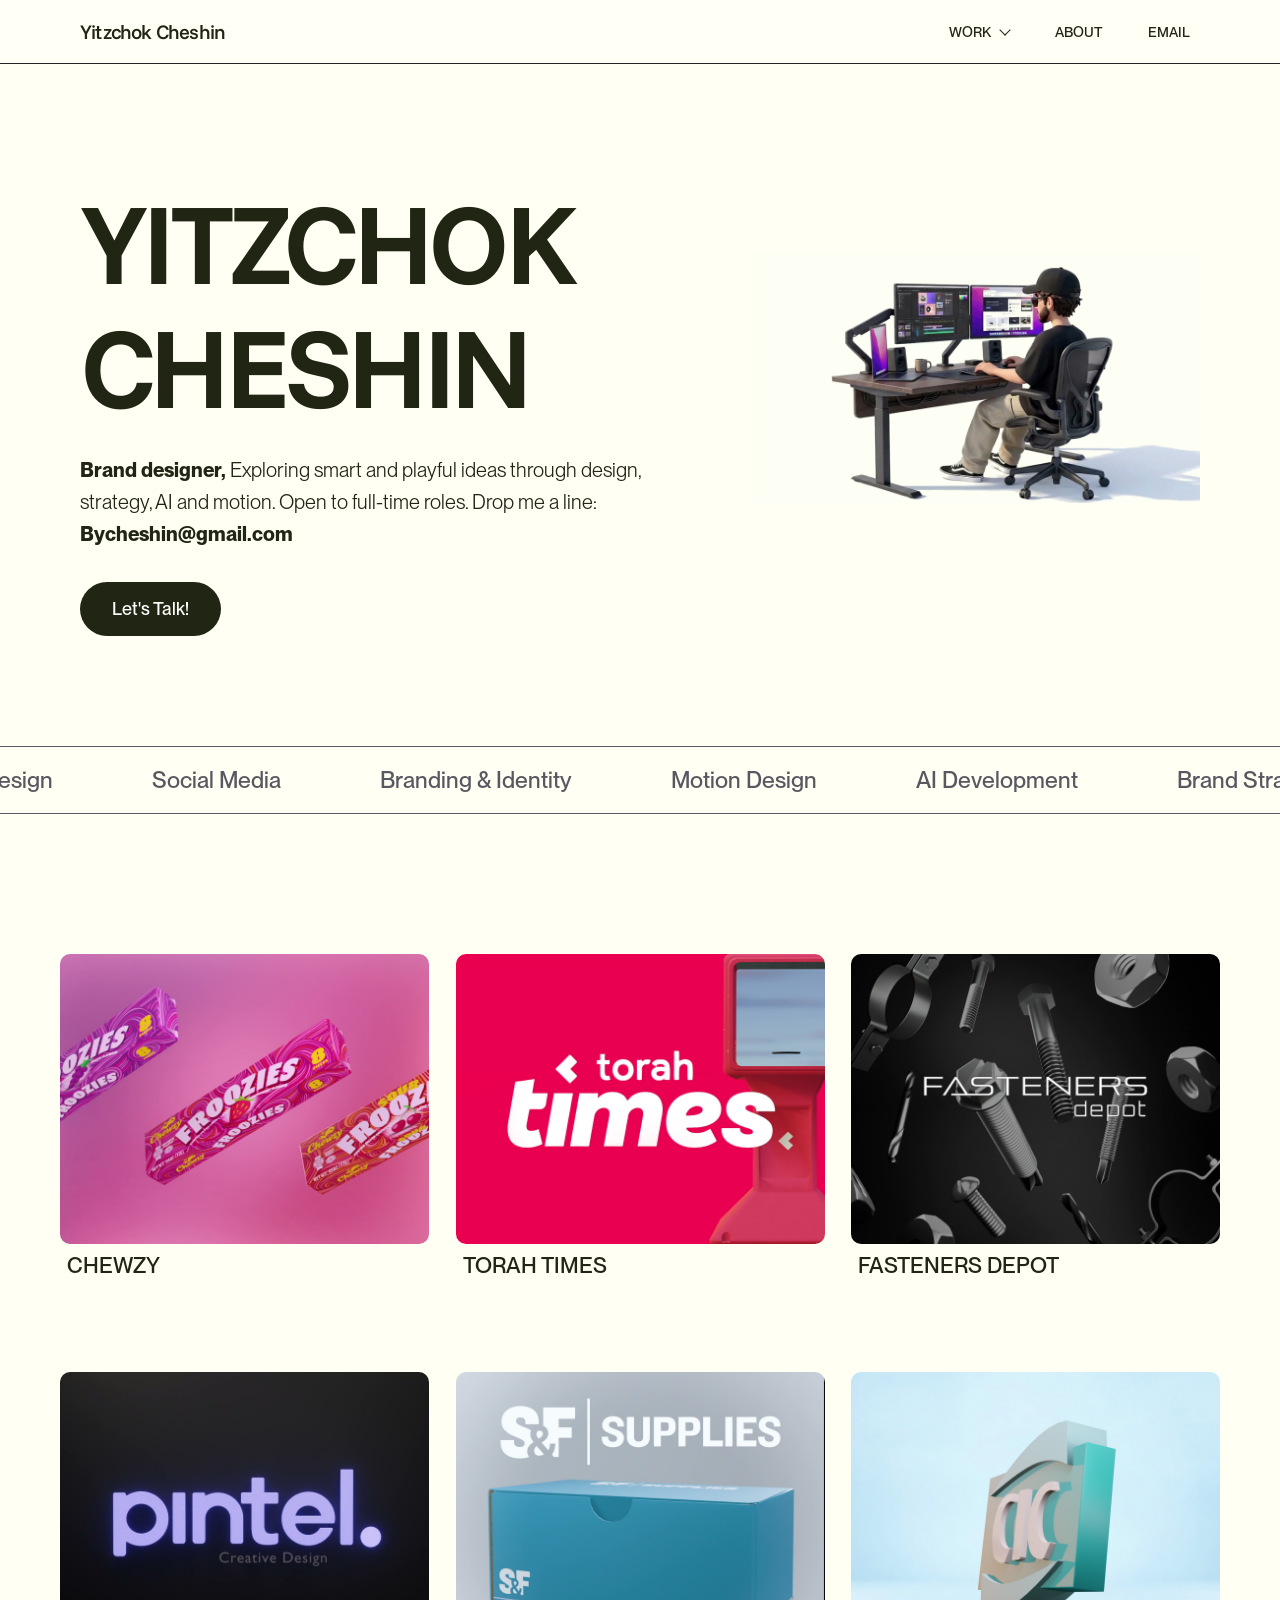
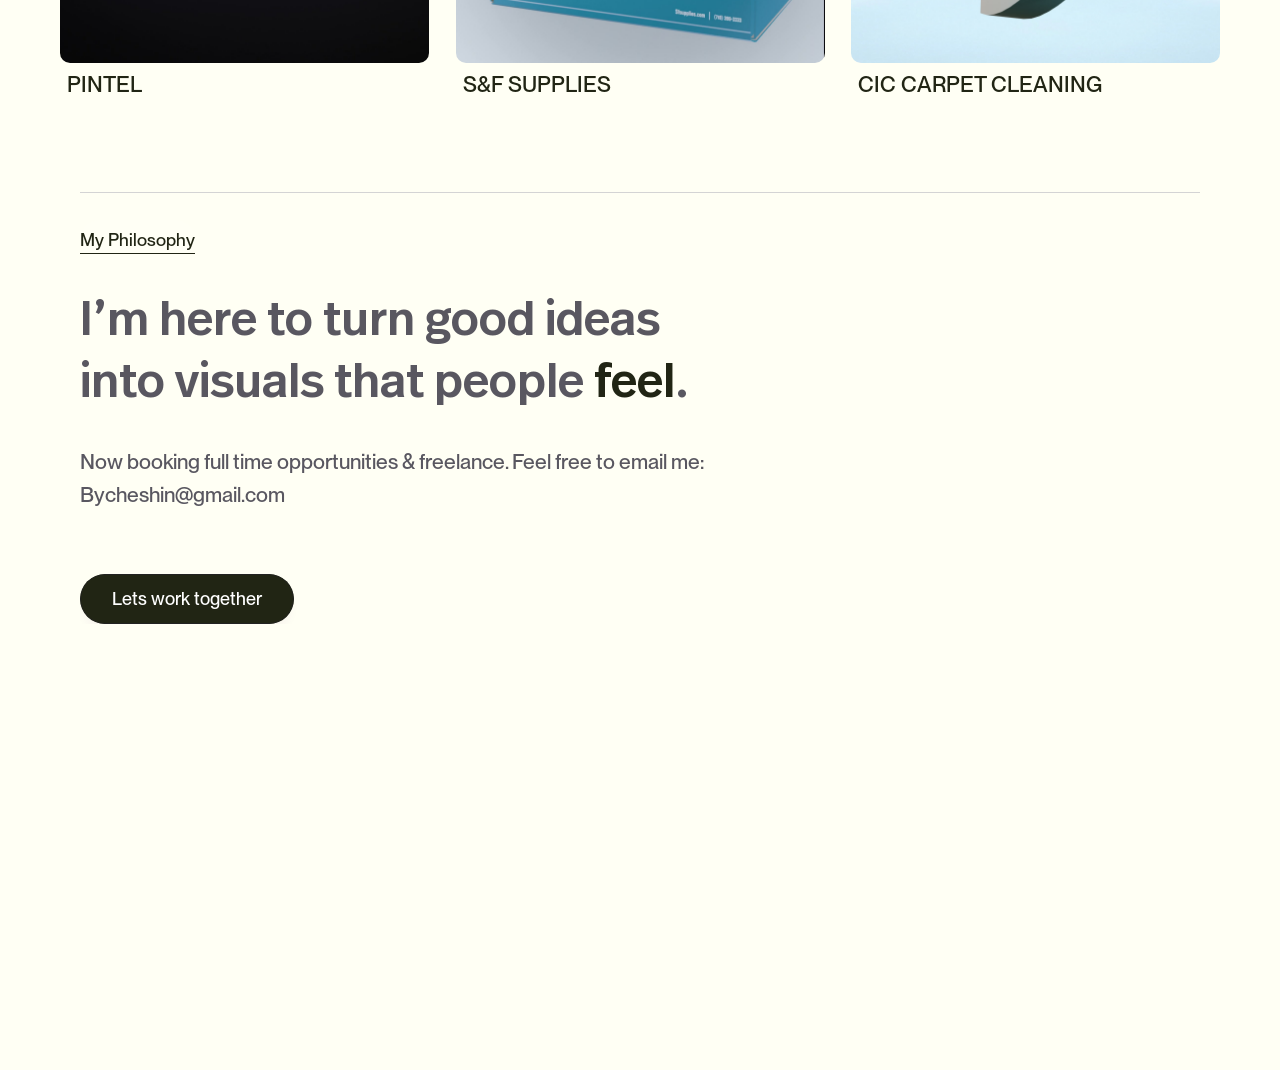
==== commit 9ef3a5e9: "Replace homepage animation with new desk video" ====
--- a/index.html
+++ b/index.html
@@ -2,8 +2,8 @@
 <html lang="en"><head>
 <meta charset="utf-8"><meta name="viewport" content="width=device-width, initial-scale=1">
 <title>Yitzchok Cheshin</title><meta name="description" content="Yitzchok Cheshin — Brand designer working across brand identity, motion, packaging, and 3D design.">
-<link rel="stylesheet" href="reference.css"><link rel="stylesheet" href="styles.css?v=funnel-name-2">
-<script src="content.js?v=cici-thumbnail-1" defer></script><script src="app.js?v=cici-thumbnail-1" defer></script>
+<link rel="stylesheet" href="reference.css"><link rel="stylesheet" href="styles.css?v=home-video-4">
+<script src="content.js?v=home-video-4" defer></script><script src="app.js?v=name-nav-1" defer></script>
 <link rel="preload" href="assets/fonts/funnel-sans-variable.ttf" as="font" type="font/ttf" crossorigin>
 </head><body>
 	
--- a/styles.css
+++ b/styles.css
@@ -8,9 +8,8 @@
 .sr-only { position: absolute; width: 1px; height: 1px; padding: 0; margin: -1px; clip-path: inset(50%); overflow: hidden; white-space: nowrap; }
 .site-header { position: fixed; z-index: 100; inset: 0 0 auto; border-bottom: 1px solid #222; background: #fffff5cc; backdrop-filter: blur(5px); -webkit-backdrop-filter: blur(5px); color: var(--ink); font-family: 'PP Neue Montreal Medium', sans-serif; }
 .nav-inner { max-width: 1600px; margin: auto; padding: 0 80px; height: 63px; display: flex; align-items: center; justify-content: space-between; }
-.site-logo { display: block; width: 57px; height: 31px; }
-.site-logo > div { width: 57px; height: 31px; transition: transform .3s ease; }
-.site-logo:hover > div { transform: rotate(-8deg); }
+.site-logo { display: inline-flex; align-items: center; min-height: 31px; color: var(--ink); text-decoration: none; white-space: nowrap; font: 500 20px/1.1 'Funnel Sans',sans-serif; letter-spacing: -.04em; transition: opacity .2s; }
+.site-logo:hover { opacity: .65; }
 .site-nav { display: flex; align-items: center; gap: 26px; }
 .site-nav a, .work-toggle { color: inherit; font: inherit; text-decoration: none; font-size: 14px; }
 .site-nav > a, .work-toggle { padding: 10px; }
@@ -28,10 +27,9 @@
 .work-list img { width: 30px; height: 30px; object-fit: cover; border-radius: 7px; }
 .menu-toggle, .mobile-home { display: none; }
 .about-emphasis { font-family: 'PP Neue Montreal Bold', sans-serif; font-weight: 700; color: var(--ink); }
-.framer-4j2qw .framer-2gkq0x.about-character { aspect-ratio: 1; padding: 0; mix-blend-mode: multiply; }
-.framer-4j2qw .framer-2gkq0x.about-standing { aspect-ratio: 3 / 4; }
-.framer-1uo7mgz:has(.about-character) { mix-blend-mode: multiply; }
-.about-character-video { display: block; width: 100%; height: 100%; object-fit: contain; }
+.framer-4j2qw .framer-1uo7mgz { max-width: 1120px; }
+.framer-4j2qw .framer-10bral2 { flex: none; width: 100%; max-width: 800px; }
+.framer-4j2qw .framer-1jhzsyd { max-width: 720px; }
 .framer-VYd9Q #hero.home-hero { display: block; width: 100%; height: auto; padding: 180px 80px 100px; box-sizing: border-box; }
 .home-hero-inner { display: grid; grid-template-columns: minmax(0,1.4fr) minmax(0,1fr); align-items: start; gap: 48px; max-width: 1440px; margin: 0 auto; }
 .home-hero-copy { container-type: inline-size; display: flex; flex-direction: column; align-items: flex-start; min-width: 0; }
@@ -44,7 +42,7 @@
 .home-hero-contact { display: inline-flex; align-items: center; justify-content: center; margin-top: 32px; padding: 16px 32px; border-radius: 999px; background: var(--ink); color: white; text-decoration: none; font: 18px/1.25 'PP Neue Montreal Medium',sans-serif; transition: background-color .25s,color .25s; }
 .home-hero-contact:is(:hover,:focus-visible) { background: var(--button-hover); color: var(--ink); }
 .home-hero-media { width: 100%; aspect-ratio: 7/6; margin: 6px 0 0; overflow: hidden; border-radius: var(--media-radius); mix-blend-mode: darken; }
-.home-hero-media video { display: block; width: 100%; height: 100%; object-fit: cover; object-position: center; border-radius: var(--media-radius); transform: scale(1.02); }
+.home-hero-media video { display: block; width: 100%; height: 100%; object-fit: contain; object-position: center; border-radius: var(--media-radius); }
 @media(max-width:1199.98px) {
  .framer-VYd9Q #hero.home-hero { padding: 150px 40px 80px; }
  .home-hero-inner { gap: 28px; }
@@ -65,7 +63,7 @@
 .framer-1BOPF:is(:hover,:focus-visible) .framer-15dlpq1 p { color: var(--ink) !important; }
 .framer-N5zll .framer-3tmsok { pointer-events: none; transition: background-color .25s; }
 .framer-N5zll:is(:hover,:focus-within) .framer-3tmsok, .project-card:focus-visible .framer-3tmsok { background-color: rgba(255,255,255,.3) !important; }
-.project-card { opacity: 1; transform: none; }
+.project-card { opacity: 1; transform: none; color: inherit; text-decoration: none; }
 .project-card .project-media video { opacity: 0; transition: opacity .2s; }
 .project-card .project-media video.is-ready { opacity: 1; }
 .project-thumbnail-video { position: absolute; inset: 0; overflow: hidden; border-radius: var(--media-radius); }
@@ -83,6 +81,9 @@
 }
 .shell-overlay { position: absolute; inset: 0; z-index: 5; display: flex; align-items: center; justify-content: center; padding: 20px; border-radius: 8px; background: #000b; opacity: 0; transition: opacity .25s; font: 26px/1.4 'PP Neue Montreal Medium',sans-serif; text-align: center; color: #fff; white-space: pre-line; pointer-events: none; }
 .shell-card:is(:hover,:focus-visible) .shell-overlay { opacity: 1; }
+.framer-VYd9Q .framer-qv3dqf::before { content: ''; position: absolute; top: -28px; left: 80px; right: 80px; border-top: 1px solid #d4d4d4; pointer-events: none; }
+@media(max-width:1199.98px) { .framer-VYd9Q .framer-qv3dqf::before { left: 40px; right: 40px; } }
+@media(max-width:767.98px) { .framer-VYd9Q .framer-qv3dqf::before { left: 24px; right: 24px; } }
 .ticker-track { opacity: 1 !important; width: max-content !important; max-width: none !important; animation: ticker var(--ticker-duration,45s) linear infinite; }
 .ticker-window { overflow: hidden !important; }
 @keyframes ticker { from { transform: translateX(0); } to { transform: translateX(calc(-1 * var(--ticker-distance))); } }
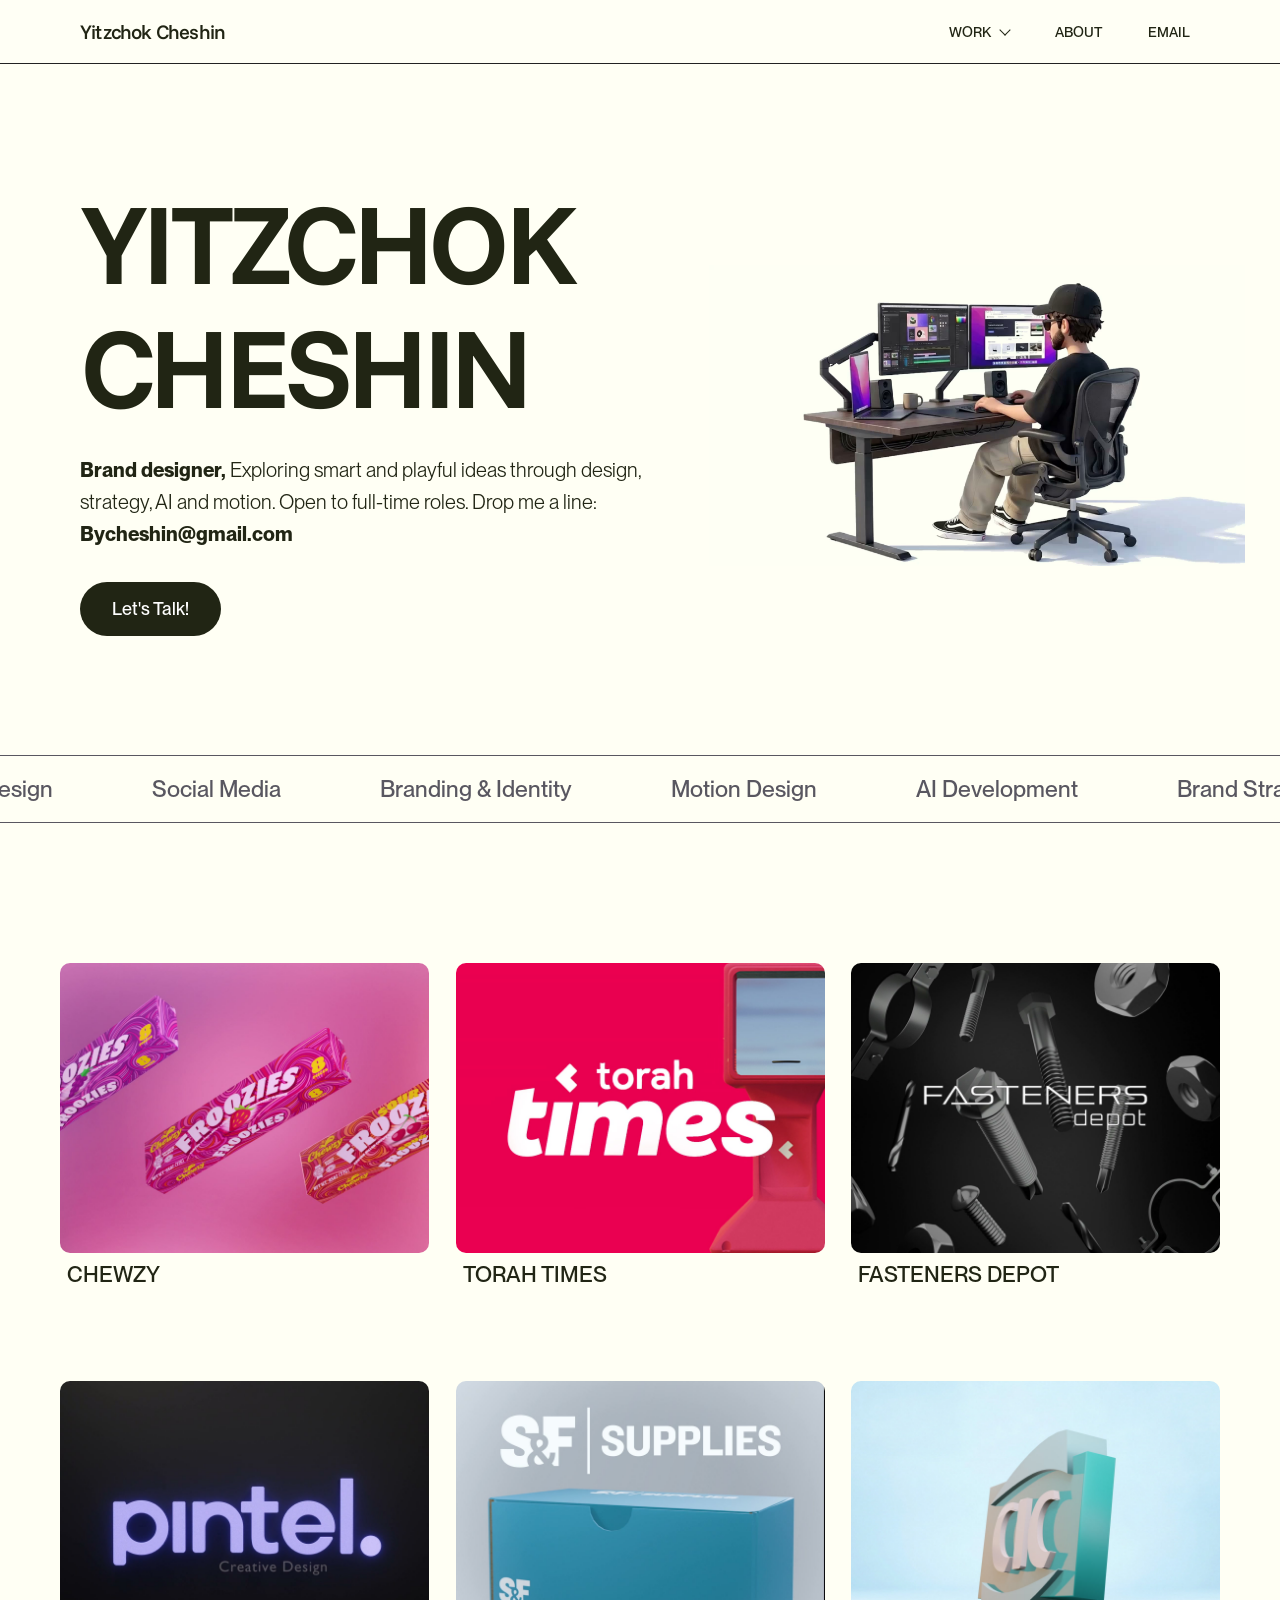
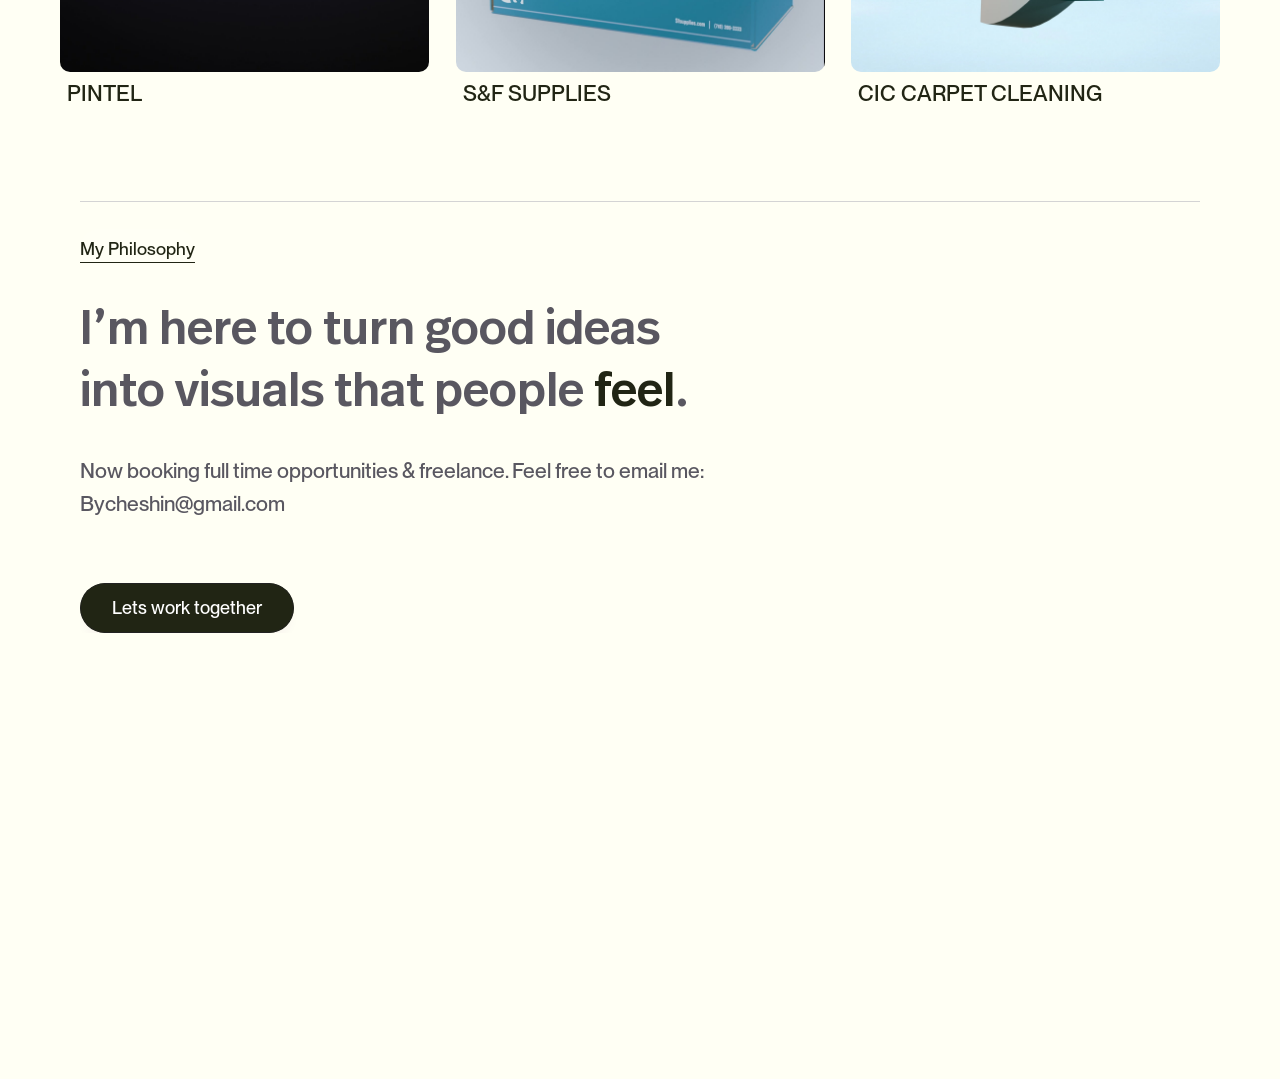
==== commit 552c7a6b: "Enlarge homepage video on desktop and mobile" ====
--- a/index.html
+++ b/index.html
@@ -2,7 +2,7 @@
 <html lang="en"><head>
 <meta charset="utf-8"><meta name="viewport" content="width=device-width, initial-scale=1">
 <title>Yitzchok Cheshin</title><meta name="description" content="Yitzchok Cheshin — Brand designer working across brand identity, motion, packaging, and 3D design.">
-<link rel="stylesheet" href="reference.css"><link rel="stylesheet" href="styles.css?v=home-video-4">
+<link rel="stylesheet" href="reference.css"><link rel="stylesheet" href="styles.css?v=home-video-5">
 <script src="content.js?v=home-video-4" defer></script><script src="app.js?v=name-nav-1" defer></script>
 <link rel="preload" href="assets/fonts/funnel-sans-variable.ttf" as="font" type="font/ttf" crossorigin>
 </head><body>
--- a/styles.css
+++ b/styles.css
@@ -41,7 +41,7 @@
 .home-hero-intro a:hover { text-decoration: underline; }
 .home-hero-contact { display: inline-flex; align-items: center; justify-content: center; margin-top: 32px; padding: 16px 32px; border-radius: 999px; background: var(--ink); color: white; text-decoration: none; font: 18px/1.25 'PP Neue Montreal Medium',sans-serif; transition: background-color .25s,color .25s; }
 .home-hero-contact:is(:hover,:focus-visible) { background: var(--button-hover); color: var(--ink); }
-.home-hero-media { width: 100%; aspect-ratio: 7/6; margin: 6px 0 0; overflow: hidden; border-radius: var(--media-radius); mix-blend-mode: darken; }
+.home-hero-media { width: 120%; aspect-ratio: 7/6; margin: 6px 0 0 -10%; overflow: hidden; border-radius: var(--media-radius); mix-blend-mode: darken; }
 .home-hero-media video { display: block; width: 100%; height: 100%; object-fit: contain; object-position: center; border-radius: var(--media-radius); }
 @media(max-width:1199.98px) {
  .framer-VYd9Q #hero.home-hero { padding: 150px 40px 80px; }
@@ -53,7 +53,7 @@
  .home-hero-inner { grid-template-columns: minmax(0,1fr); gap: 26px; container-type: inline-size; }
  .home-hero-copy { display: contents; }
  .home-hero-name { order: 1; font-size: 18cqi; }
- .home-hero-media { order: 2; width: min(100%,440px); aspect-ratio: 4/3; justify-self: center; margin: 0; }
+ .home-hero-media { order: 2; width: min(calc(100% + 24px),550px); aspect-ratio: 4/3; justify-self: center; margin: 0; }
  .home-hero-intro { order: 3; margin: 0; font-size: 17px; line-height: 1.5; }
  .home-hero-contact { order: 4; justify-self: start; margin: 0; }
 }
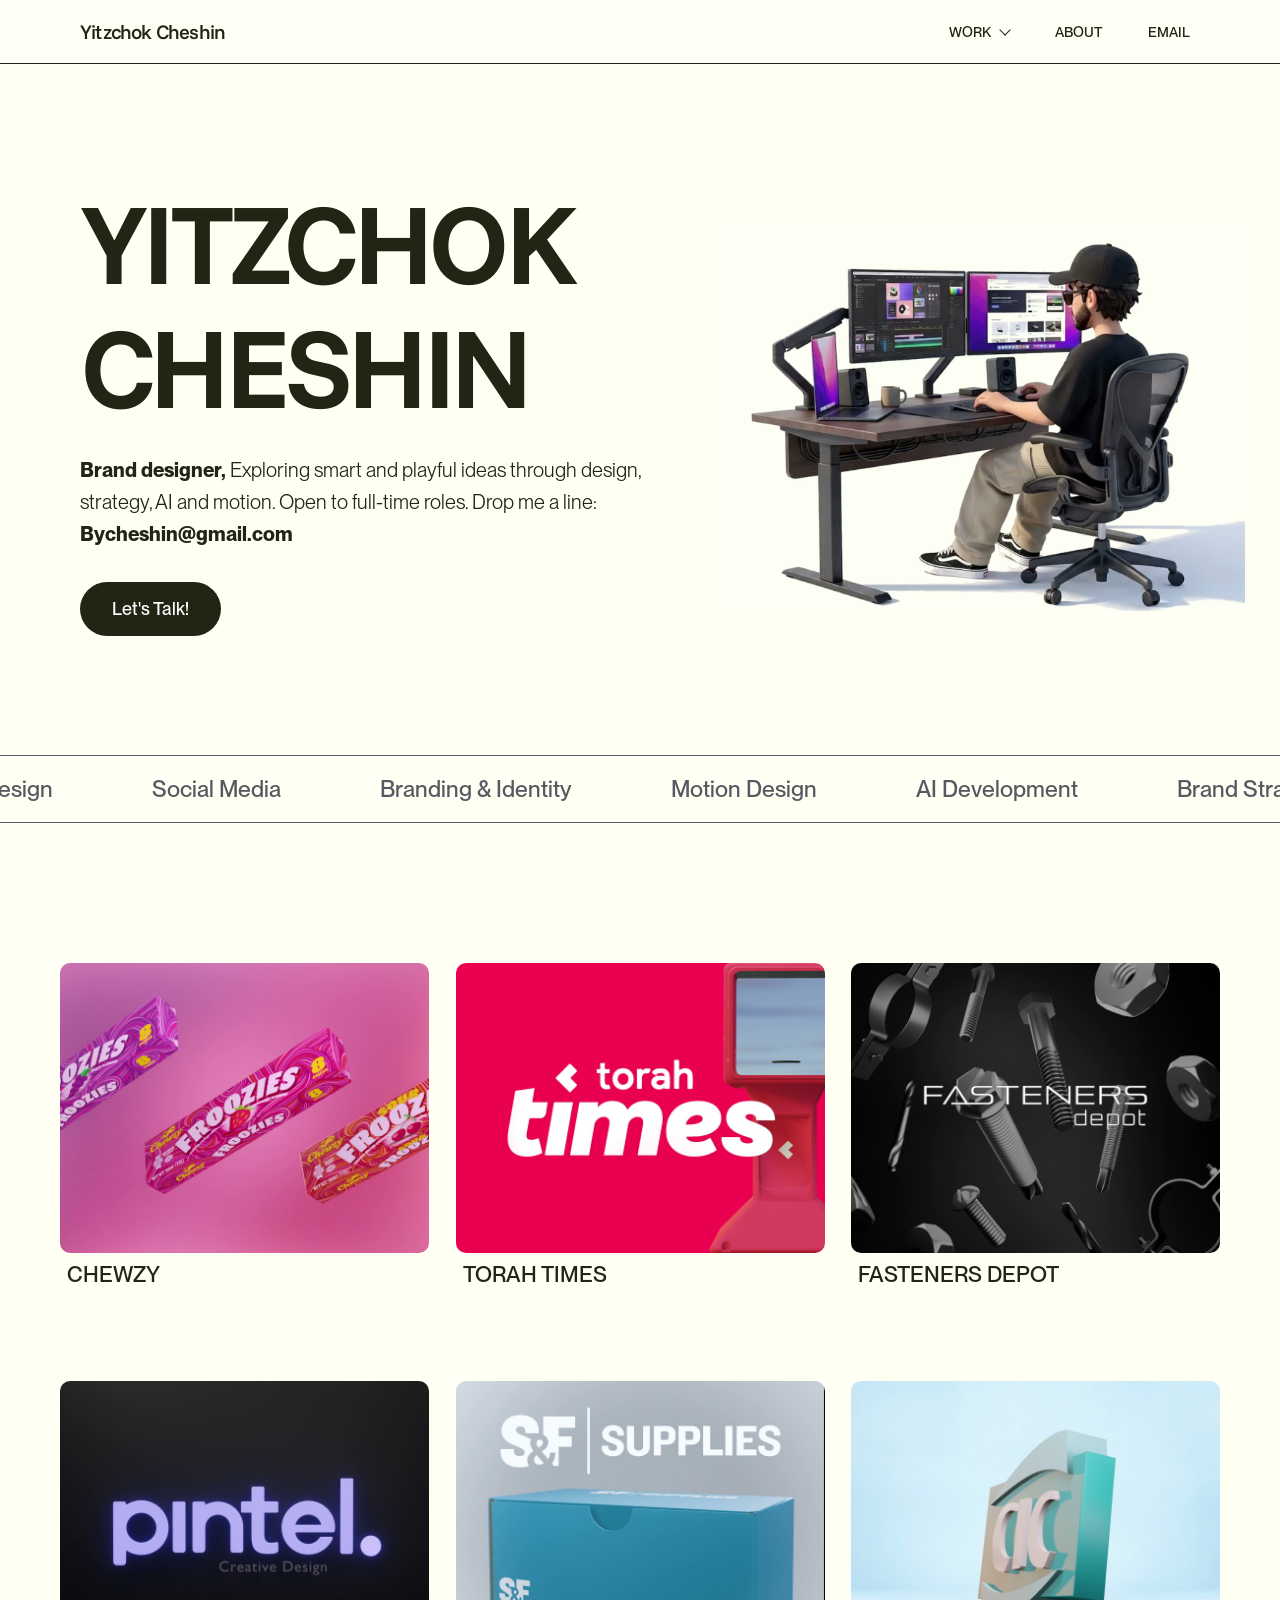
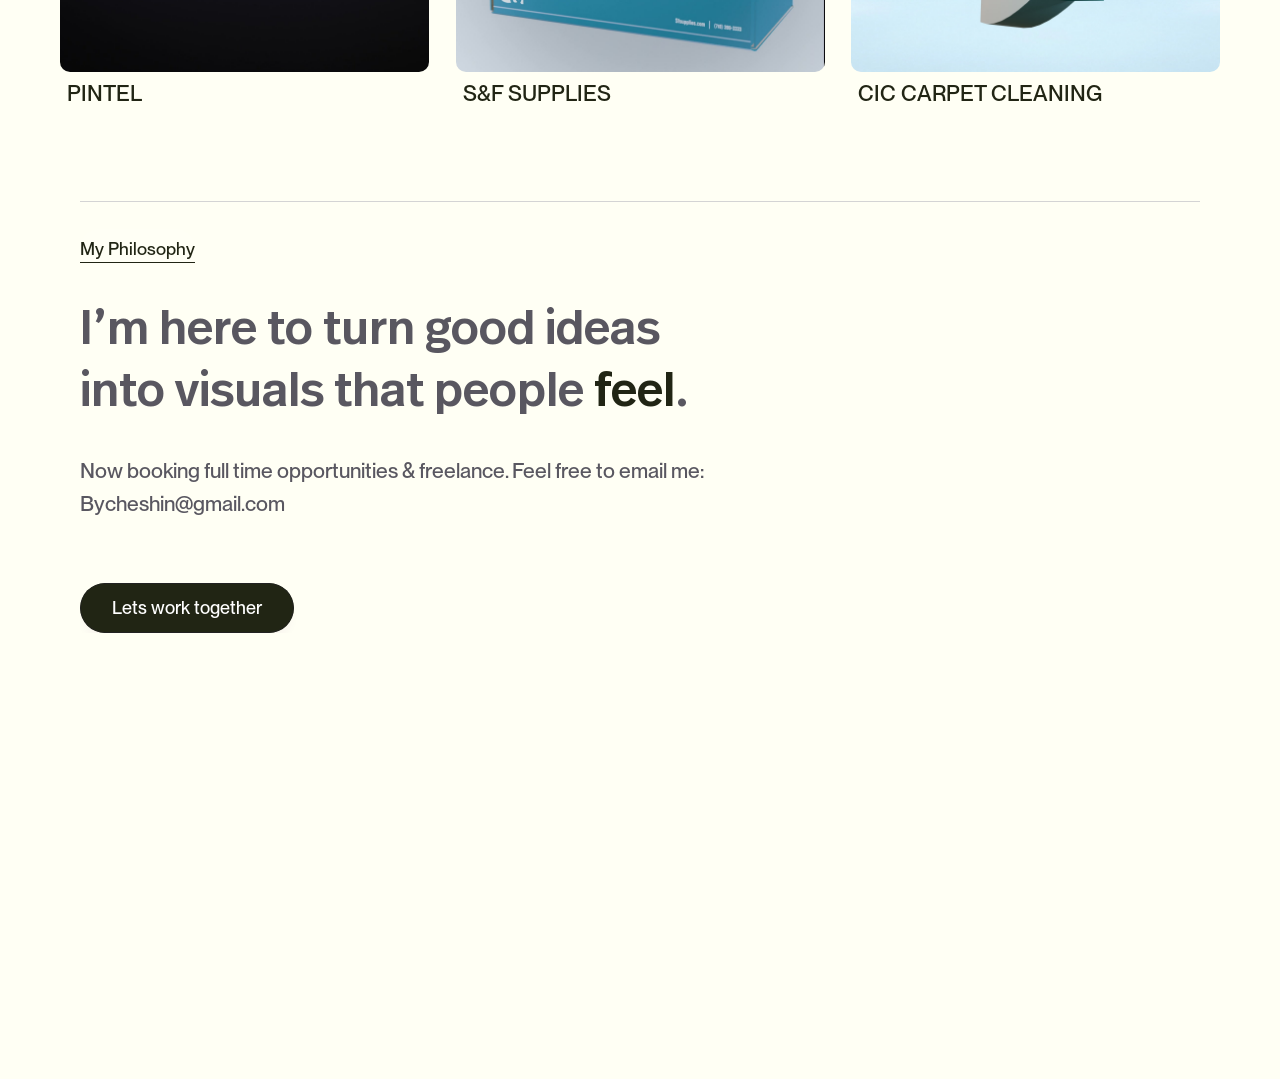
==== commit a489e089: "Increase homepage video by another thirty percent" ====
--- a/index.html
+++ b/index.html
@@ -2,7 +2,7 @@
 <html lang="en"><head>
 <meta charset="utf-8"><meta name="viewport" content="width=device-width, initial-scale=1">
 <title>Yitzchok Cheshin</title><meta name="description" content="Yitzchok Cheshin — Brand designer working across brand identity, motion, packaging, and 3D design.">
-<link rel="stylesheet" href="reference.css"><link rel="stylesheet" href="styles.css?v=home-video-5">
+<link rel="stylesheet" href="reference.css"><link rel="stylesheet" href="styles.css?v=home-video-6">
 <script src="content.js?v=home-video-4" defer></script><script src="app.js?v=name-nav-1" defer></script>
 <link rel="preload" href="assets/fonts/funnel-sans-variable.ttf" as="font" type="font/ttf" crossorigin>
 </head><body>
--- a/styles.css
+++ b/styles.css
@@ -42,7 +42,7 @@
 .home-hero-contact { display: inline-flex; align-items: center; justify-content: center; margin-top: 32px; padding: 16px 32px; border-radius: 999px; background: var(--ink); color: white; text-decoration: none; font: 18px/1.25 'PP Neue Montreal Medium',sans-serif; transition: background-color .25s,color .25s; }
 .home-hero-contact:is(:hover,:focus-visible) { background: var(--button-hover); color: var(--ink); }
 .home-hero-media { width: 120%; aspect-ratio: 7/6; margin: 6px 0 0 -10%; overflow: hidden; border-radius: var(--media-radius); mix-blend-mode: darken; }
-.home-hero-media video { display: block; width: 100%; height: 100%; object-fit: contain; object-position: center; border-radius: var(--media-radius); }
+.home-hero-media video { display: block; width: 100%; height: 100%; object-fit: contain; object-position: center; border-radius: var(--media-radius); transform: scale(1.3); }
 @media(max-width:1199.98px) {
  .framer-VYd9Q #hero.home-hero { padding: 150px 40px 80px; }
  .home-hero-inner { gap: 28px; }
